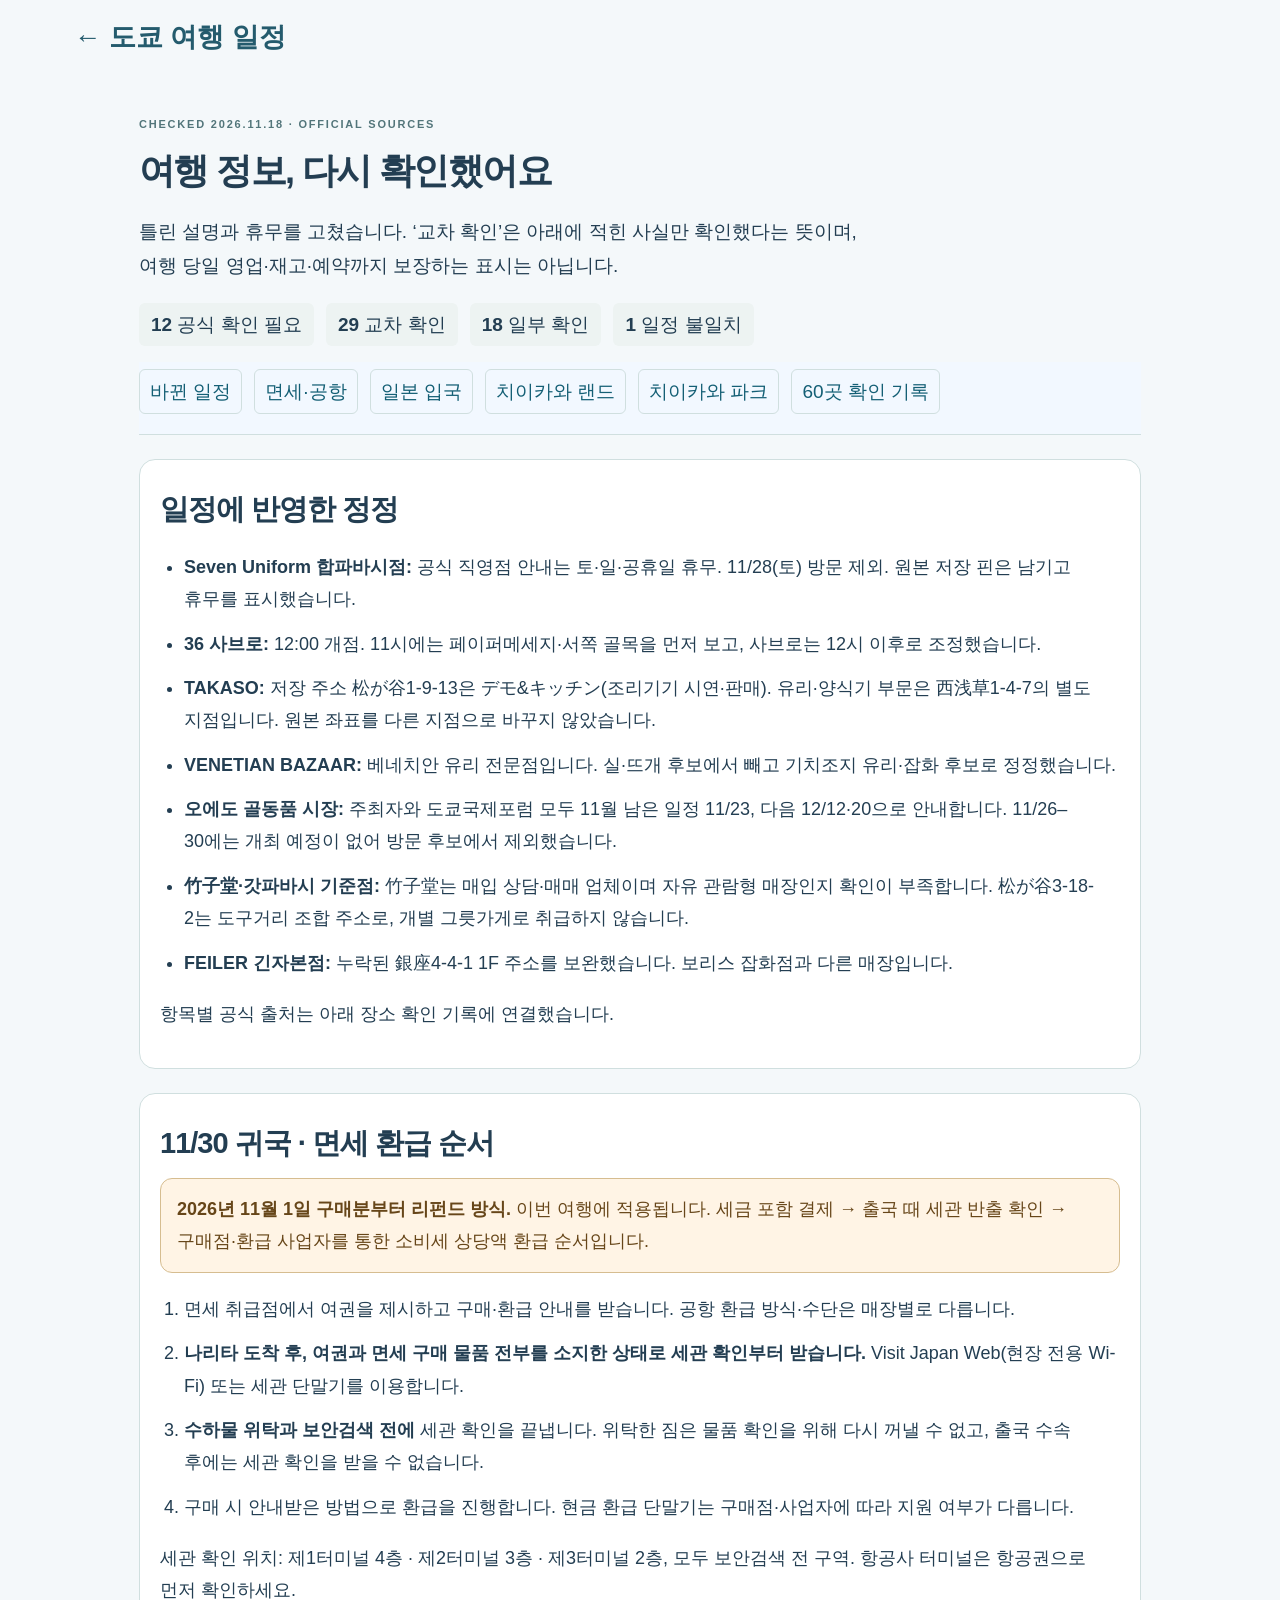
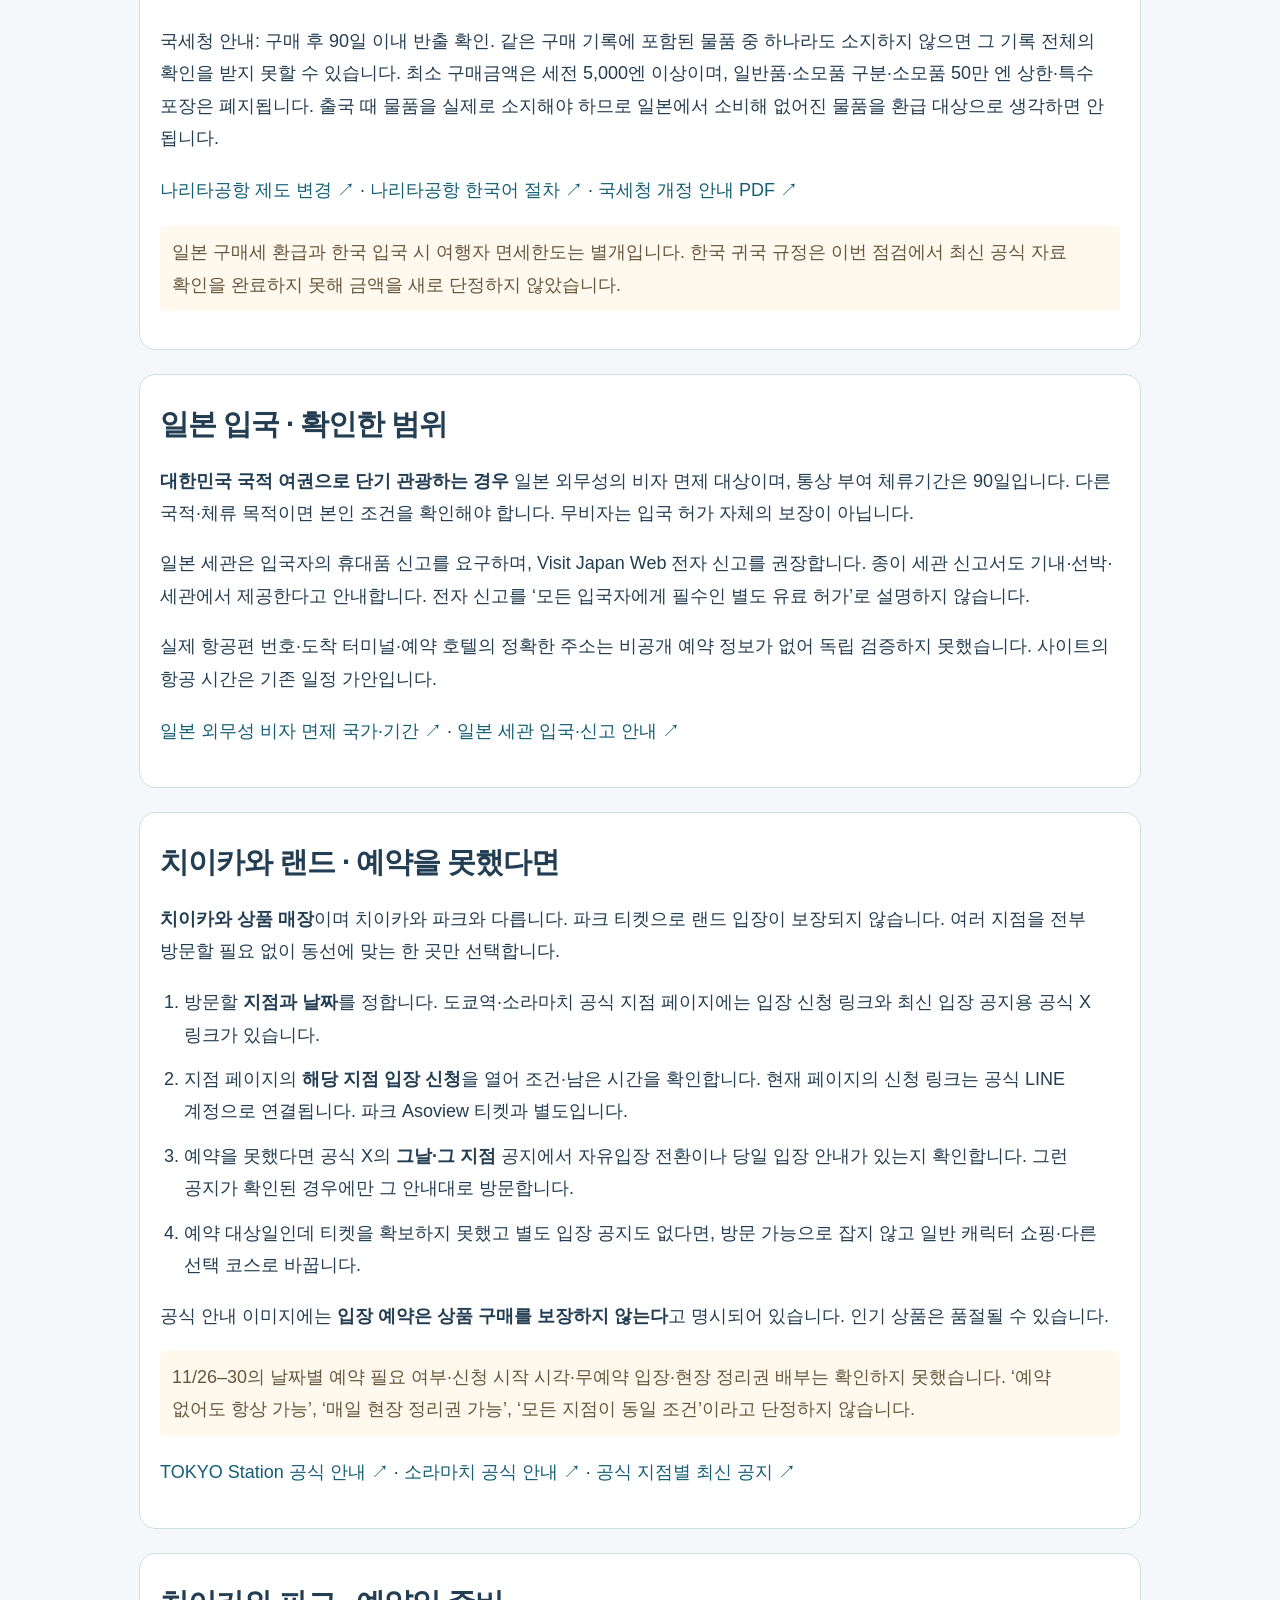
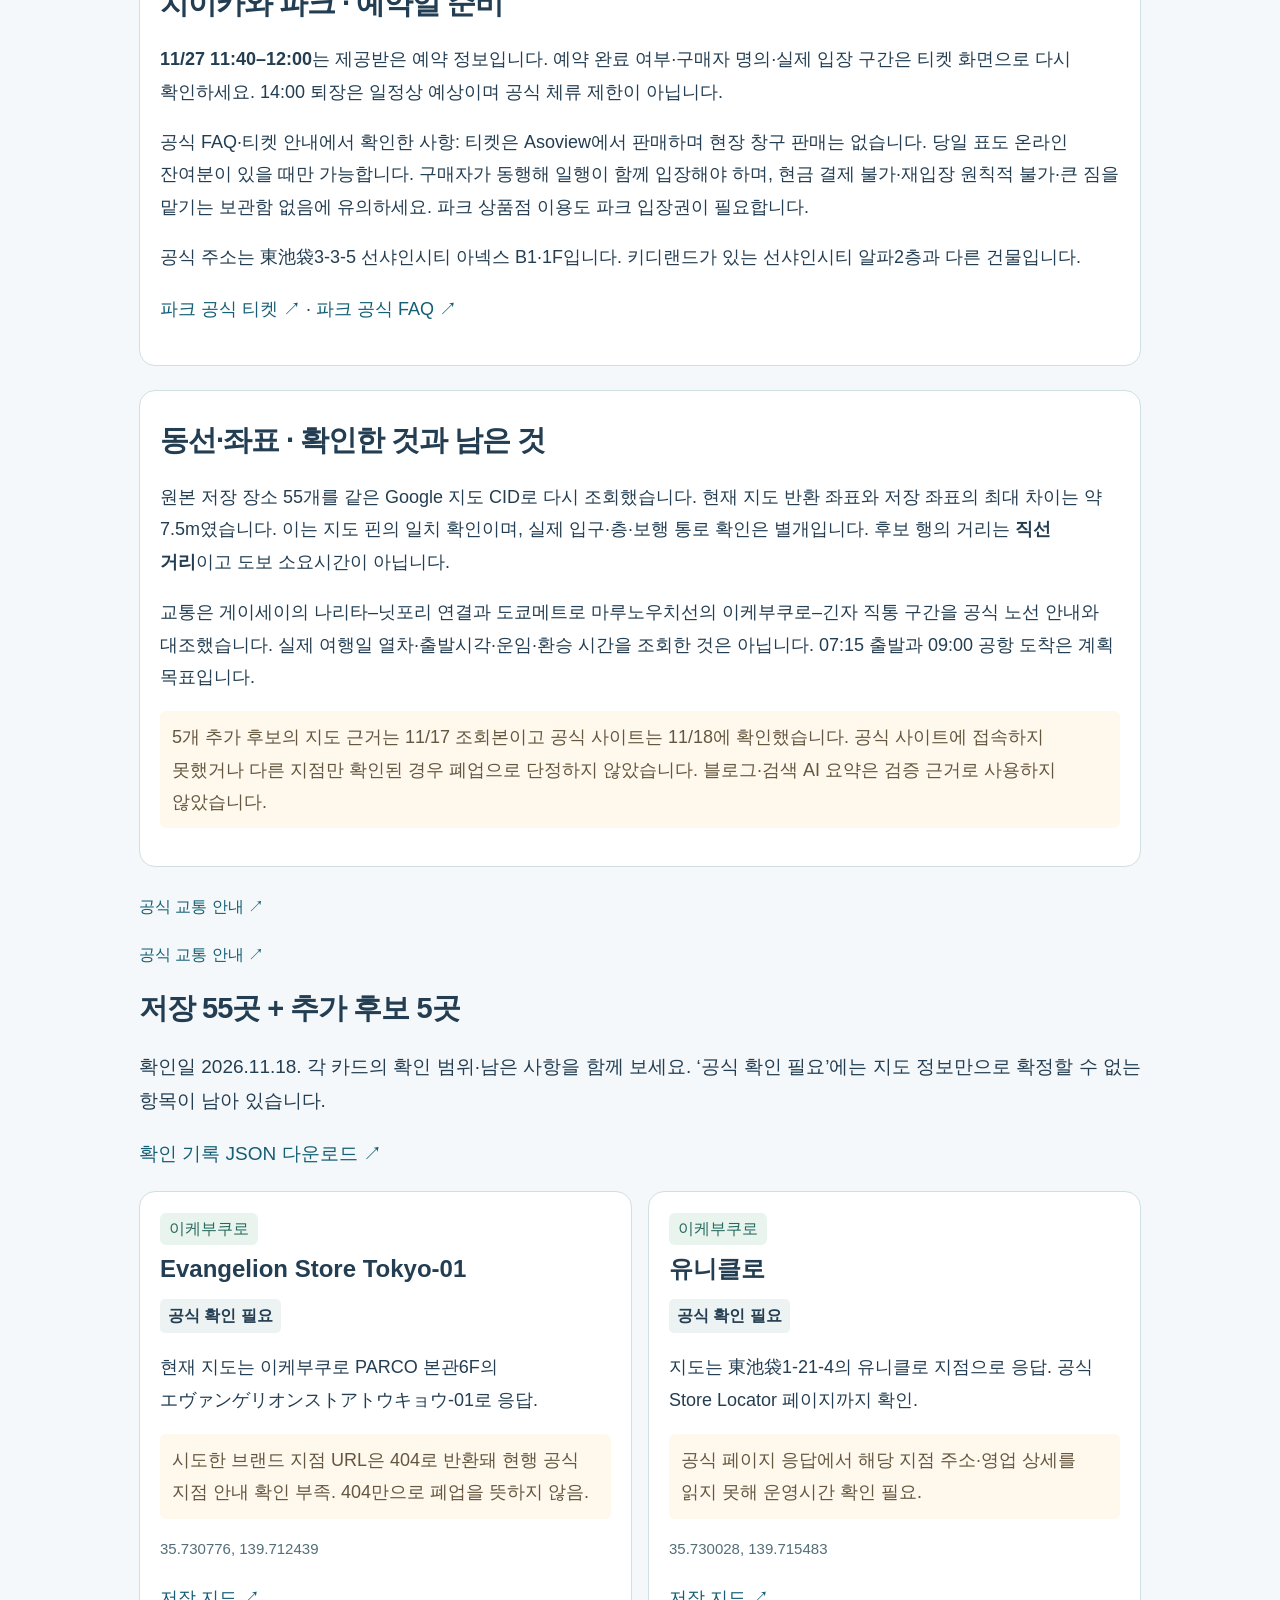
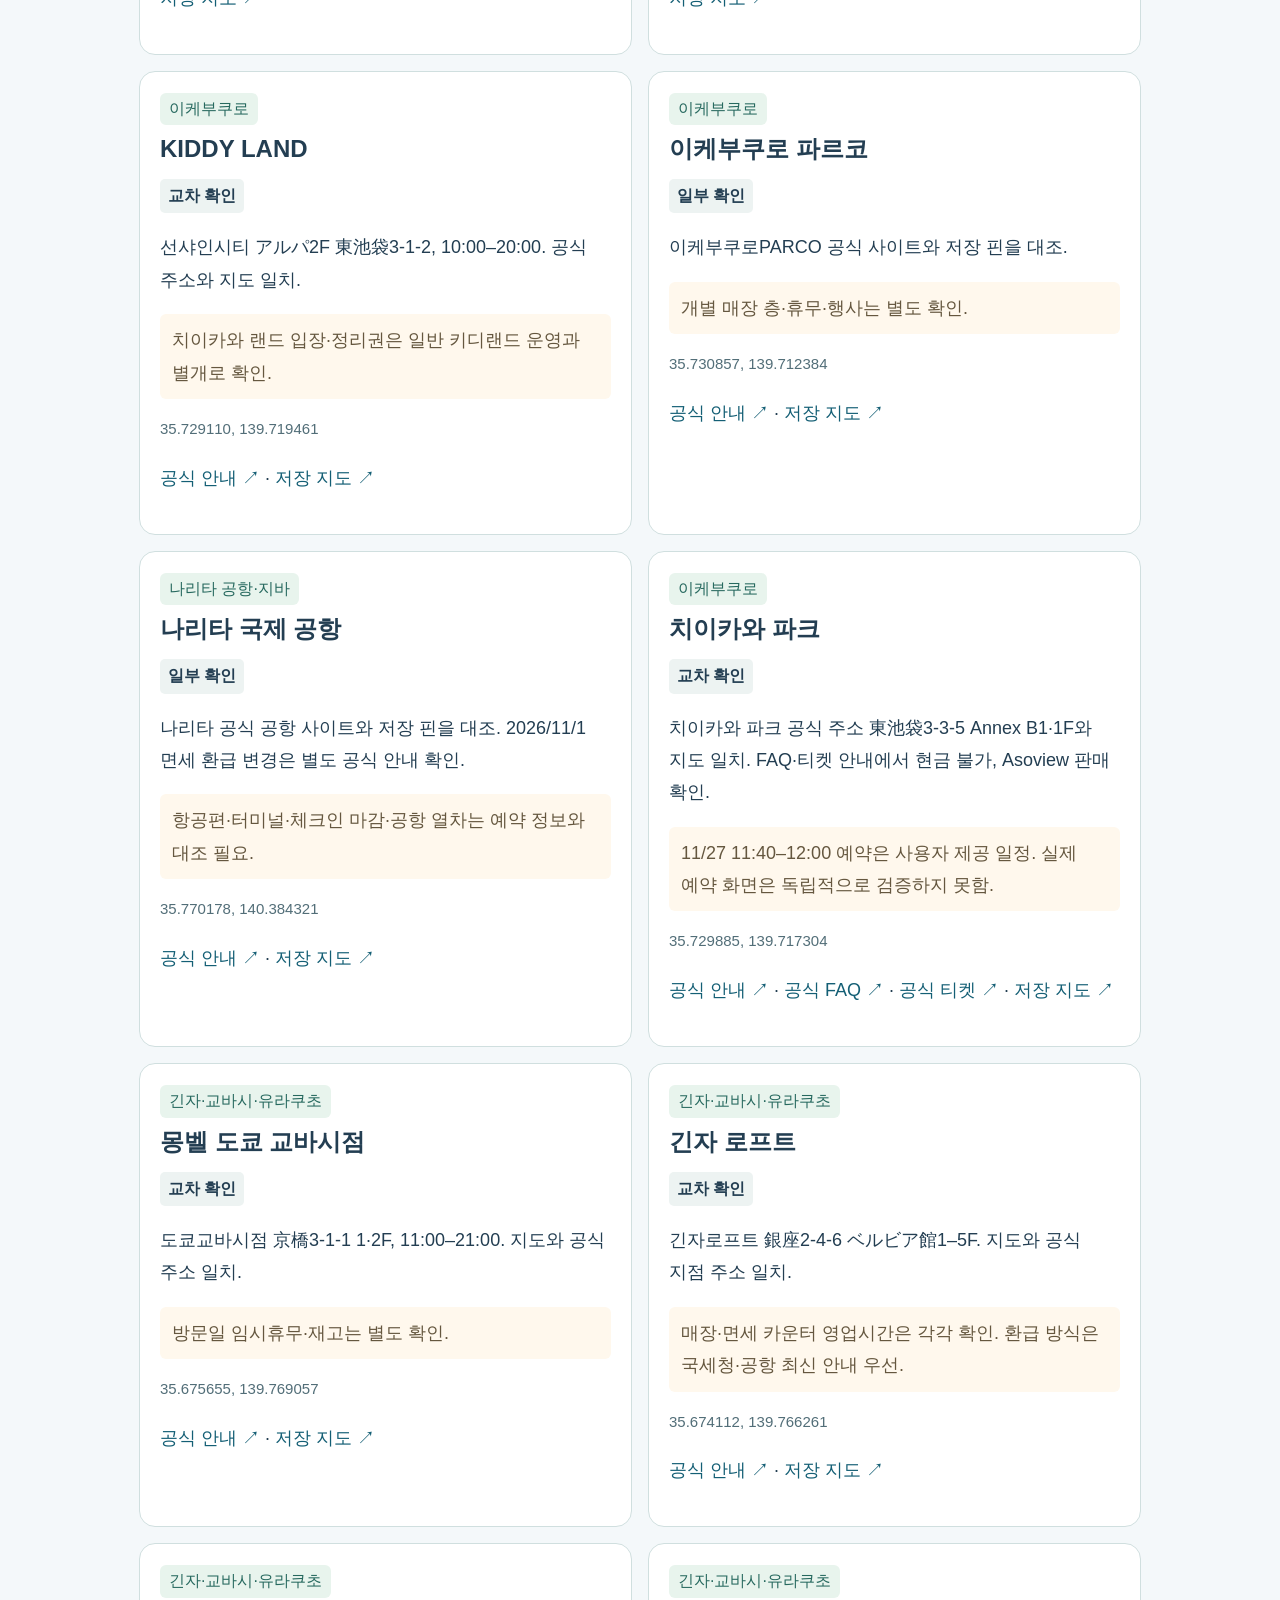
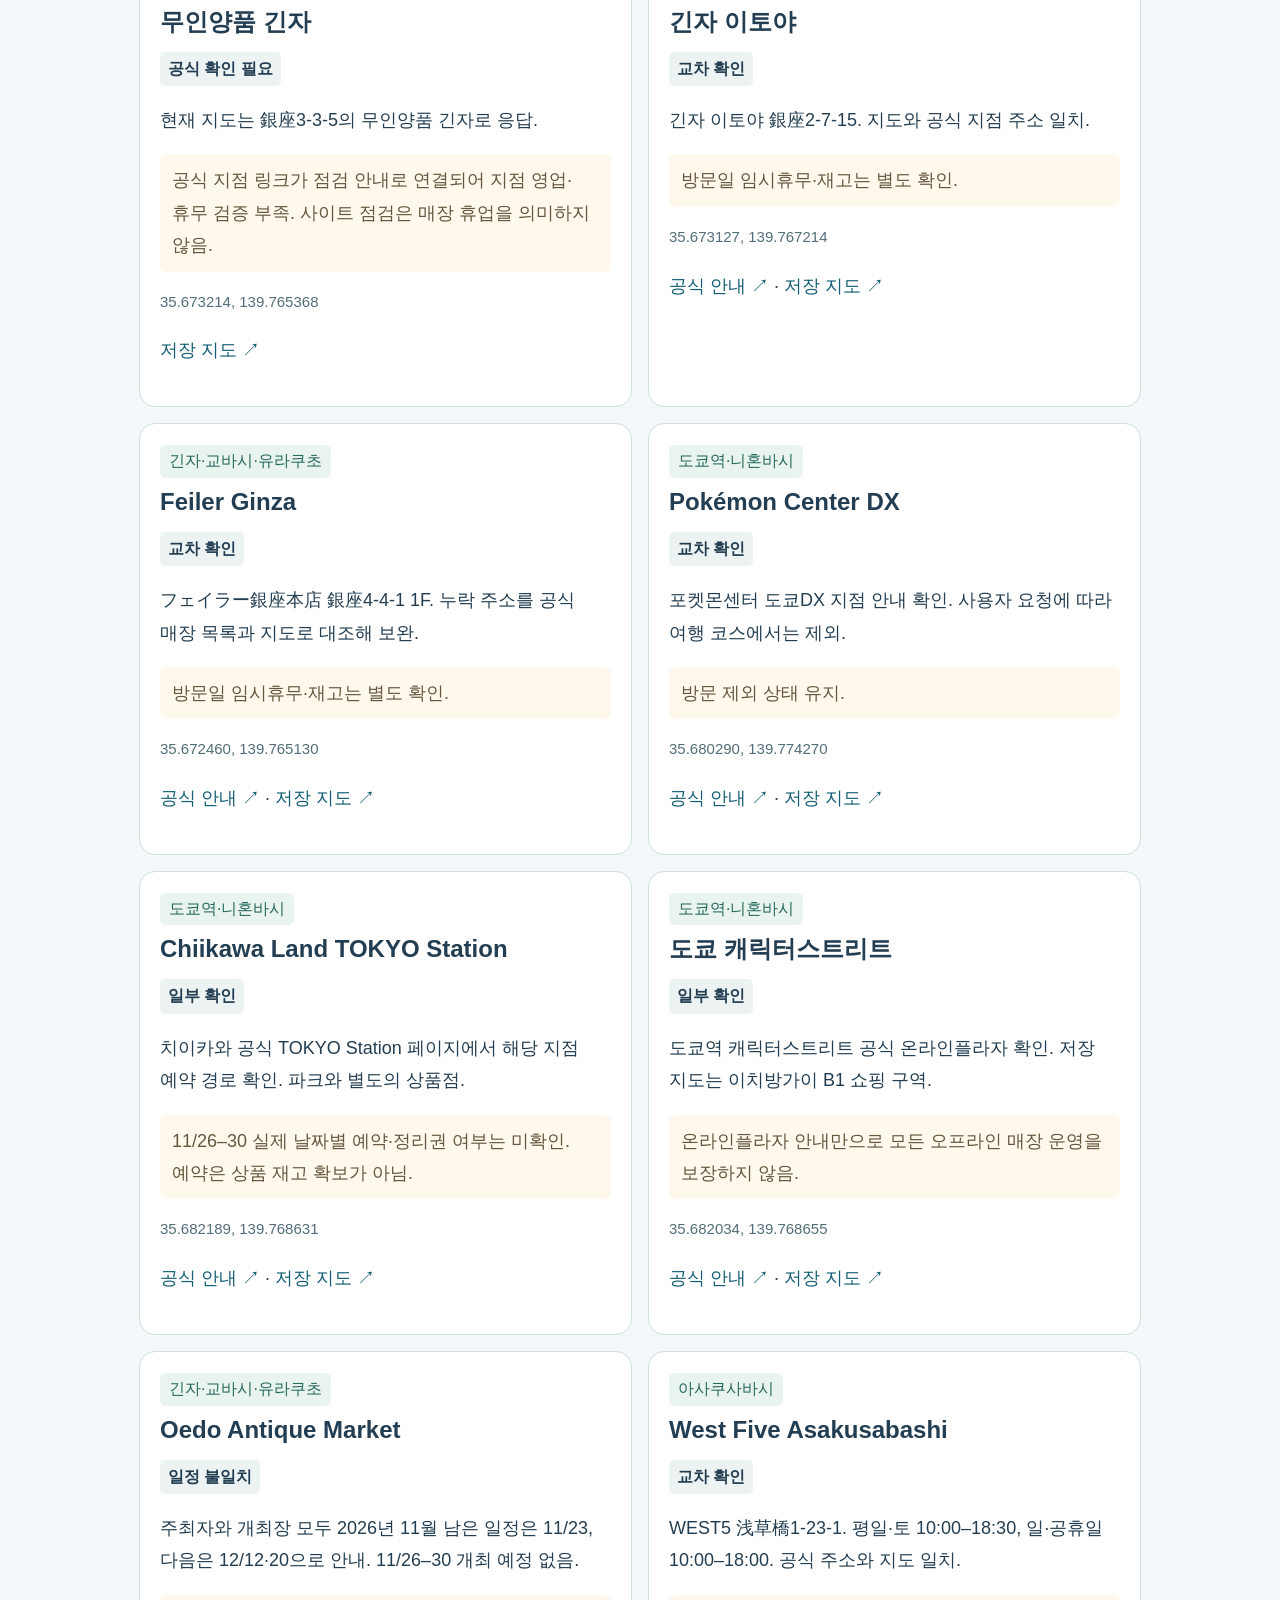
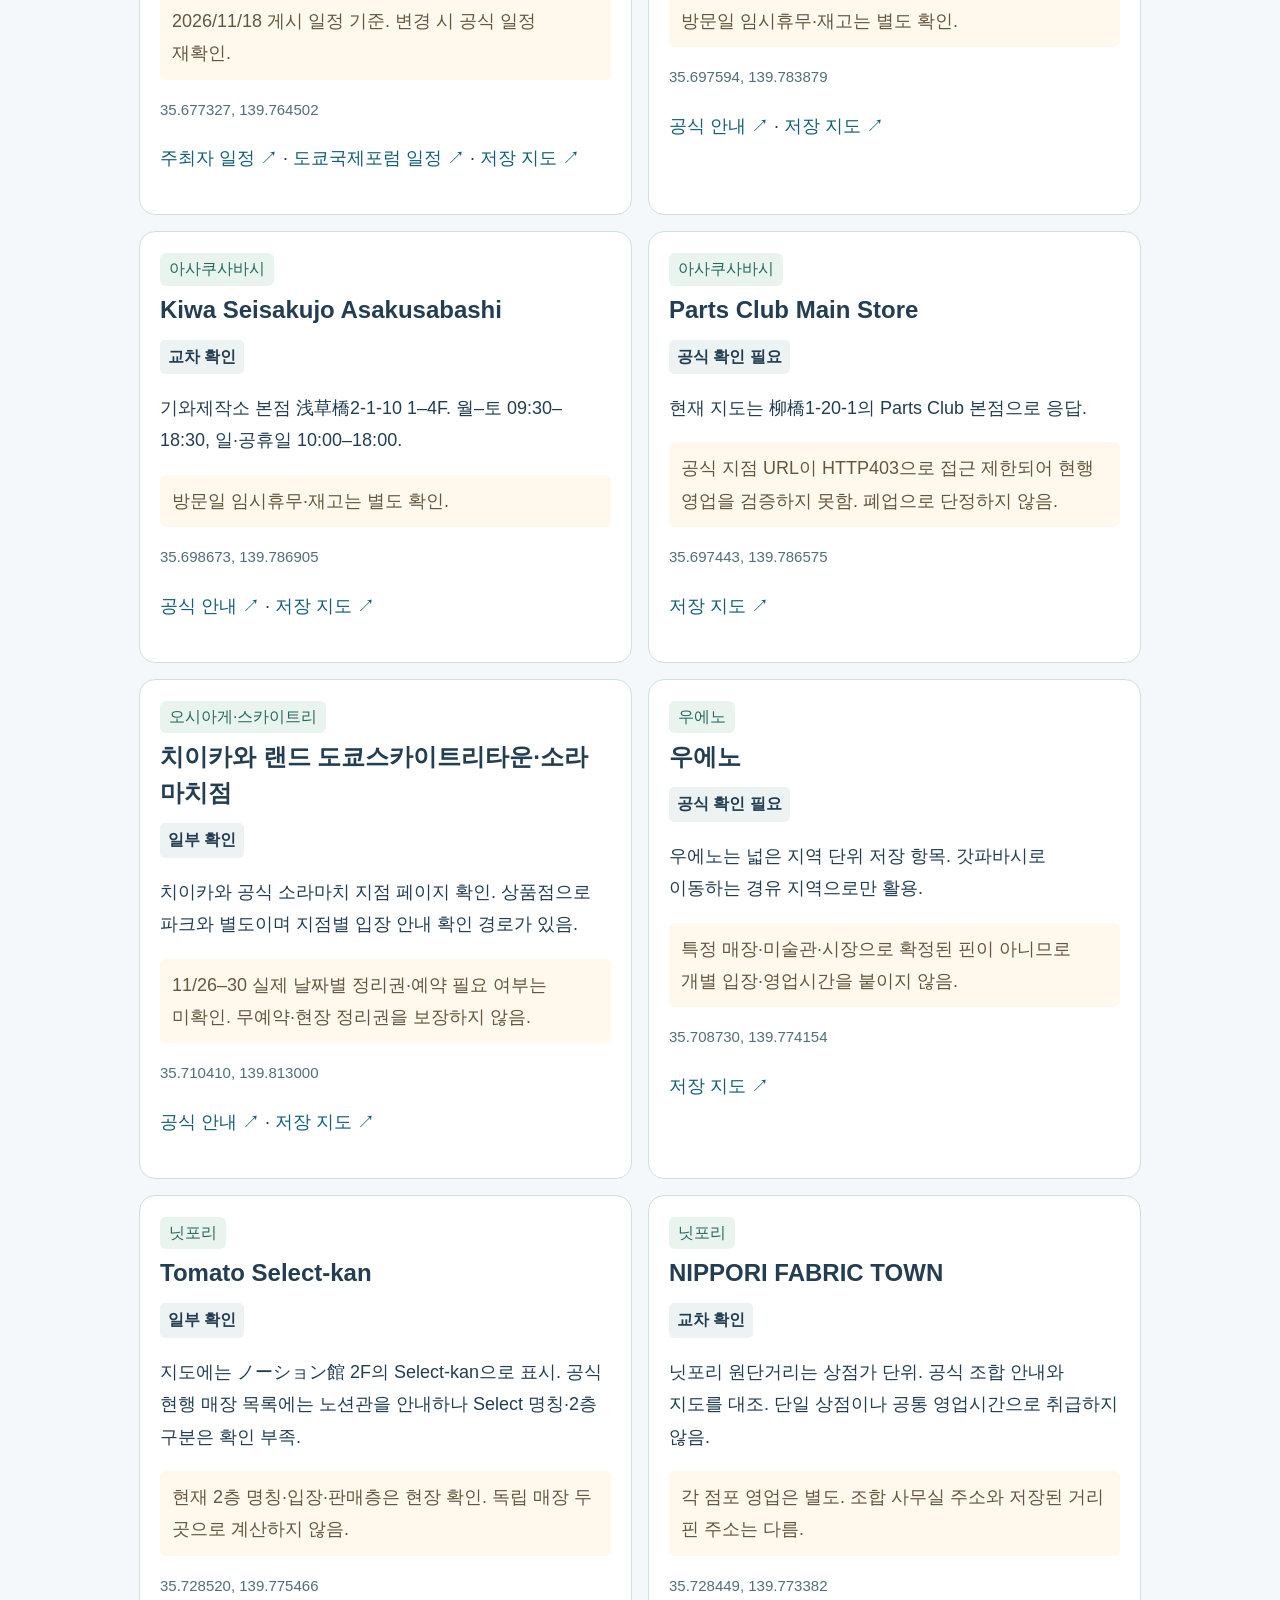
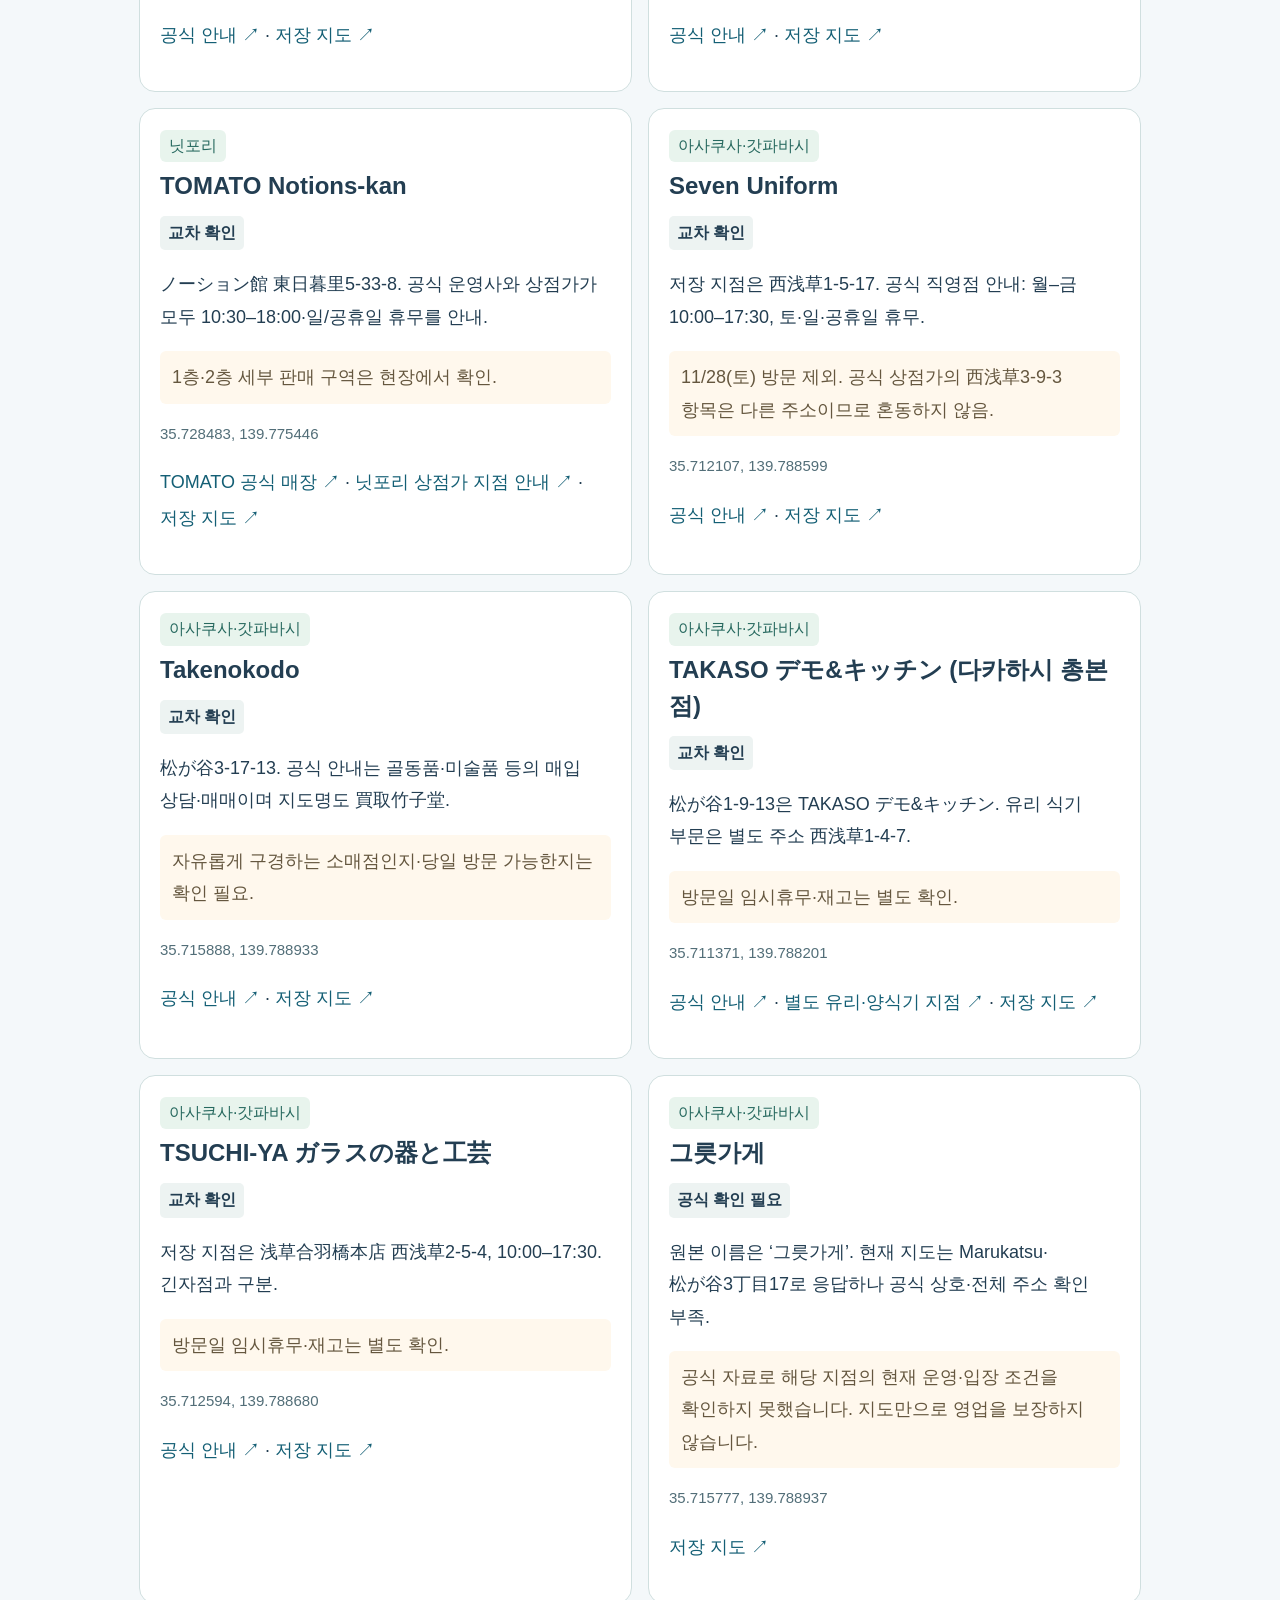
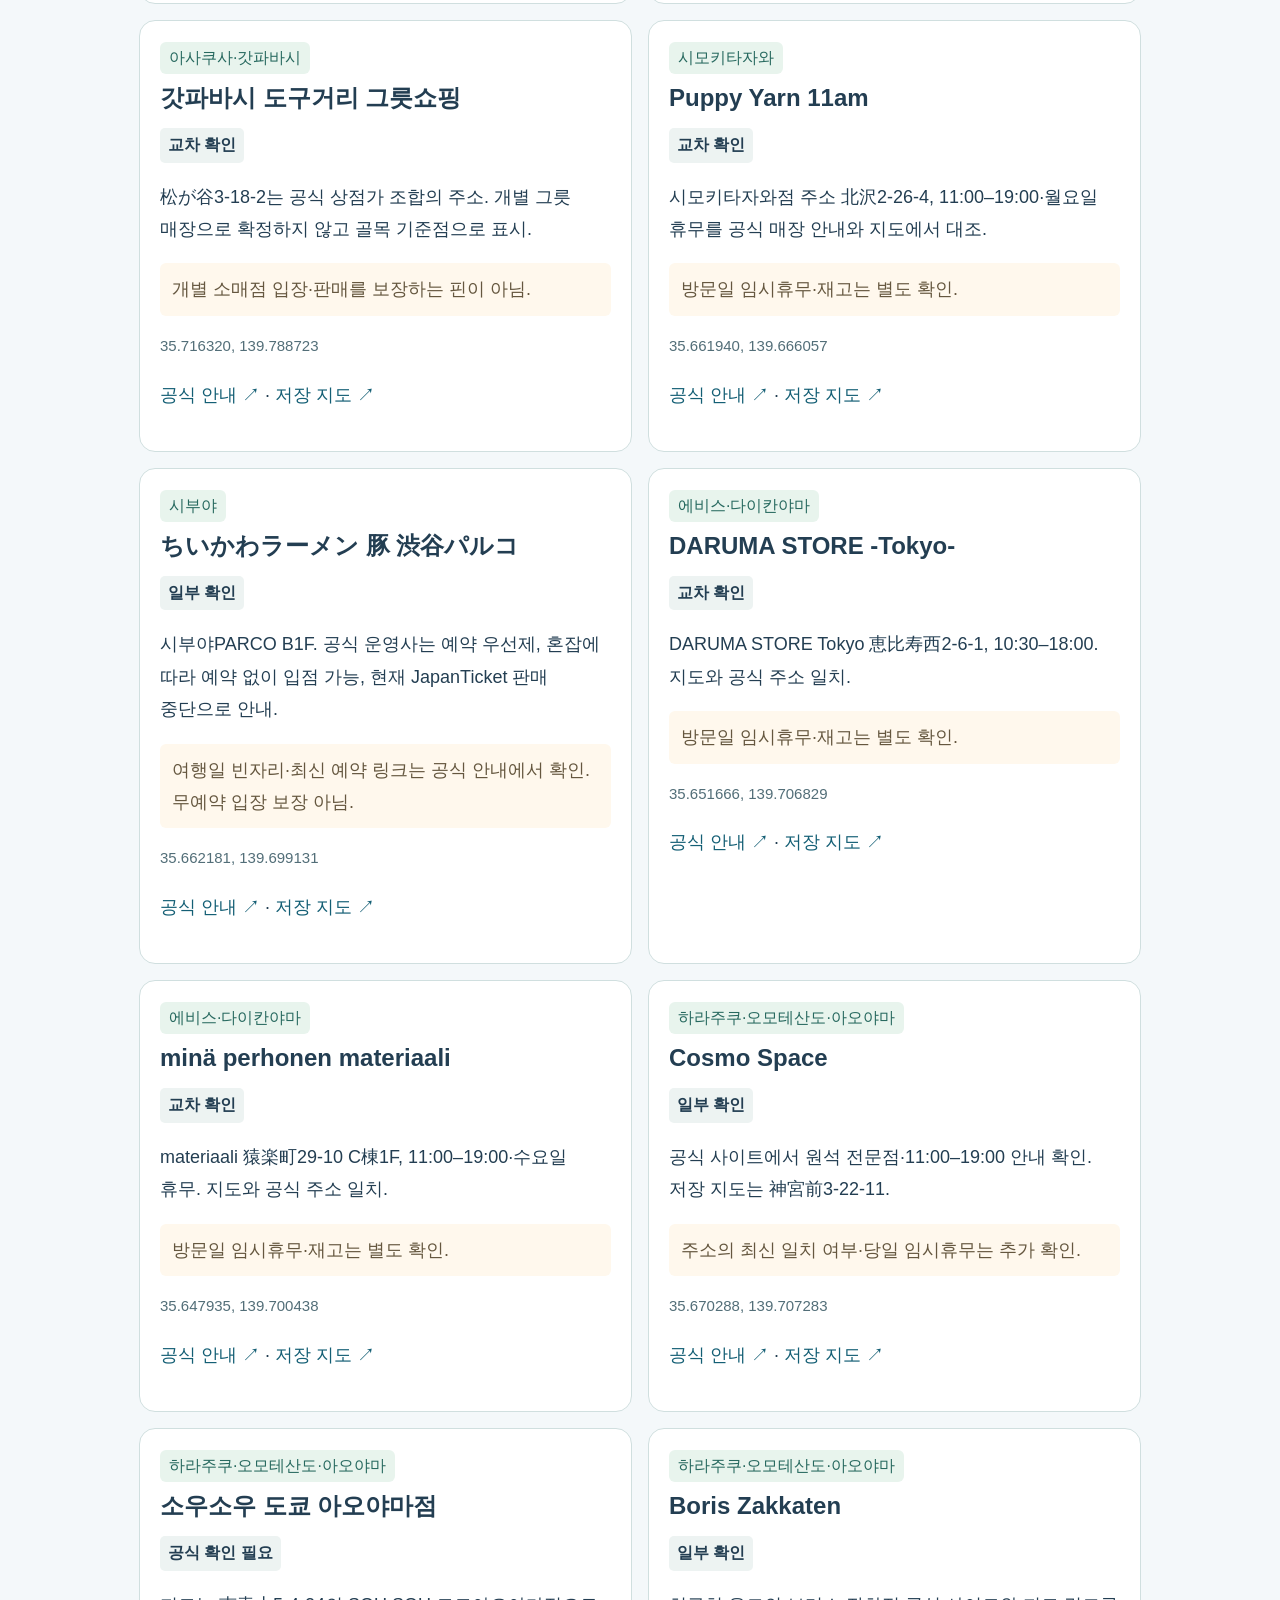
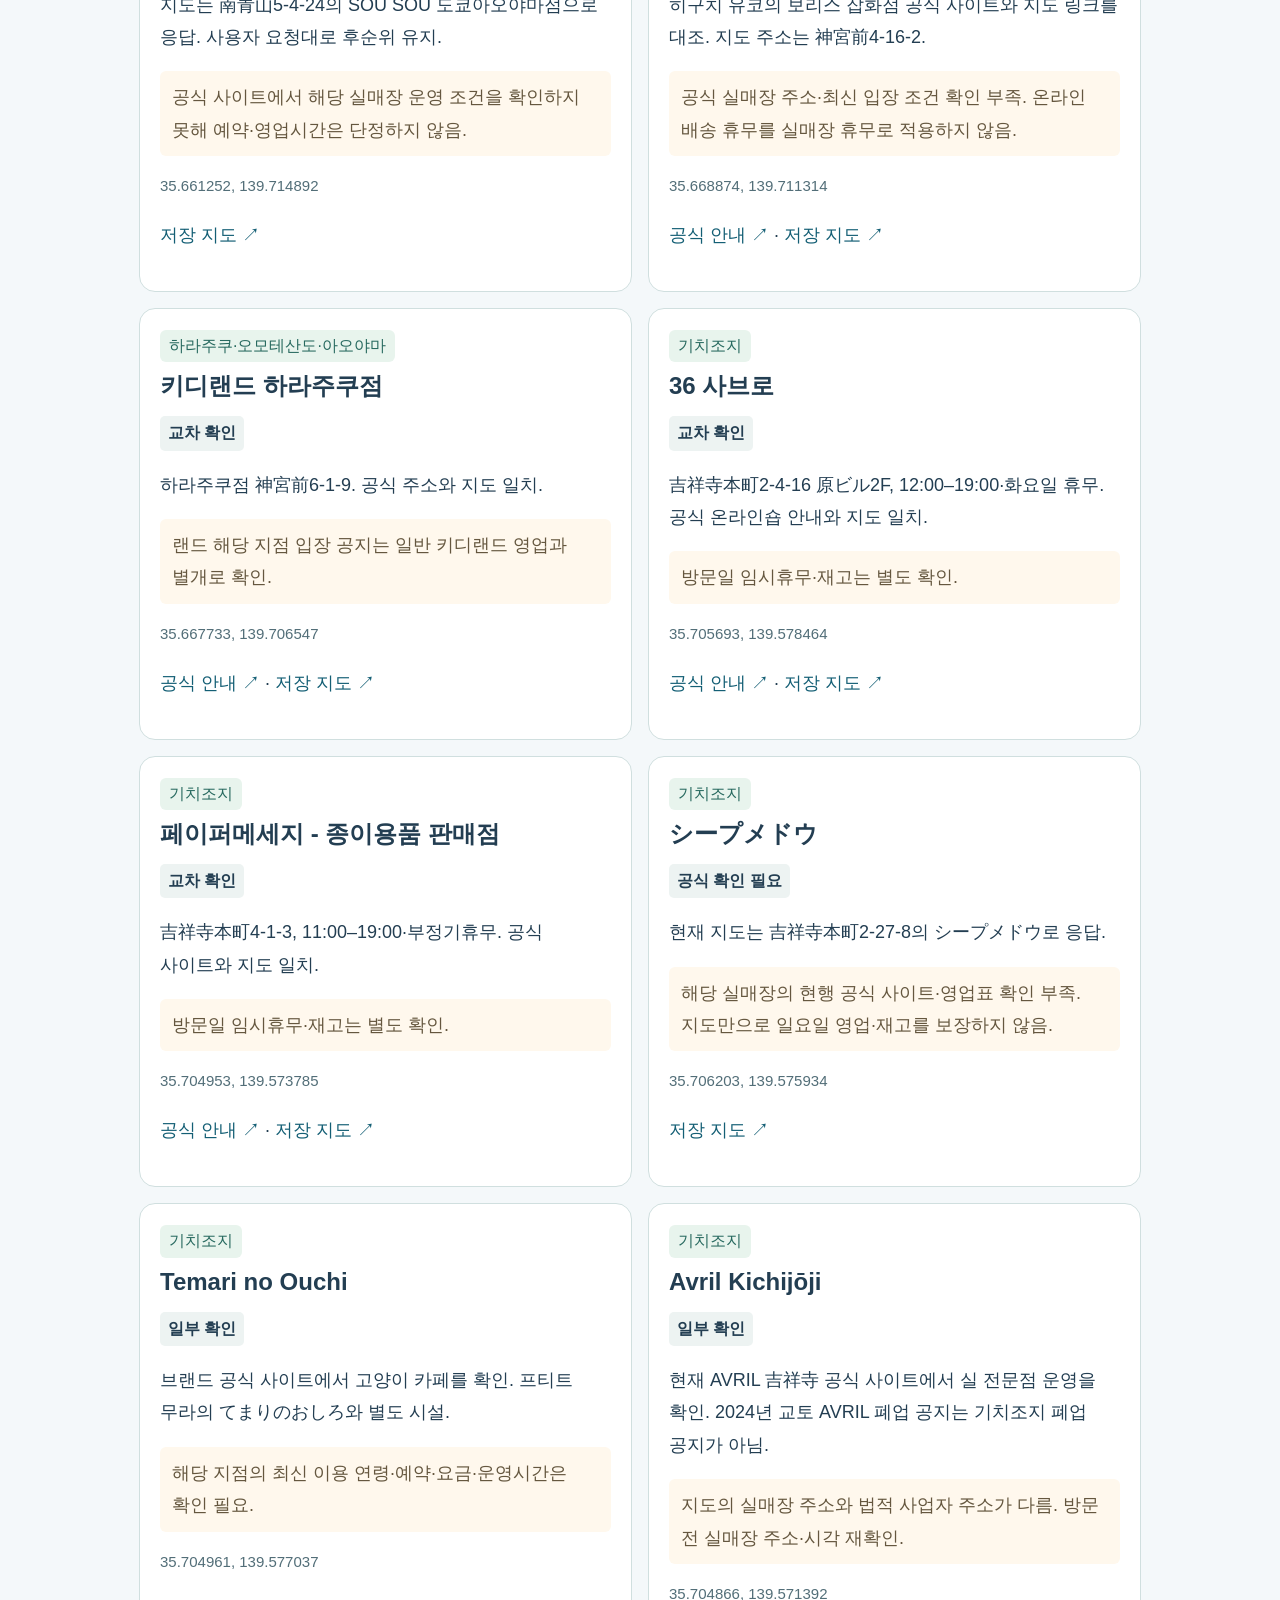
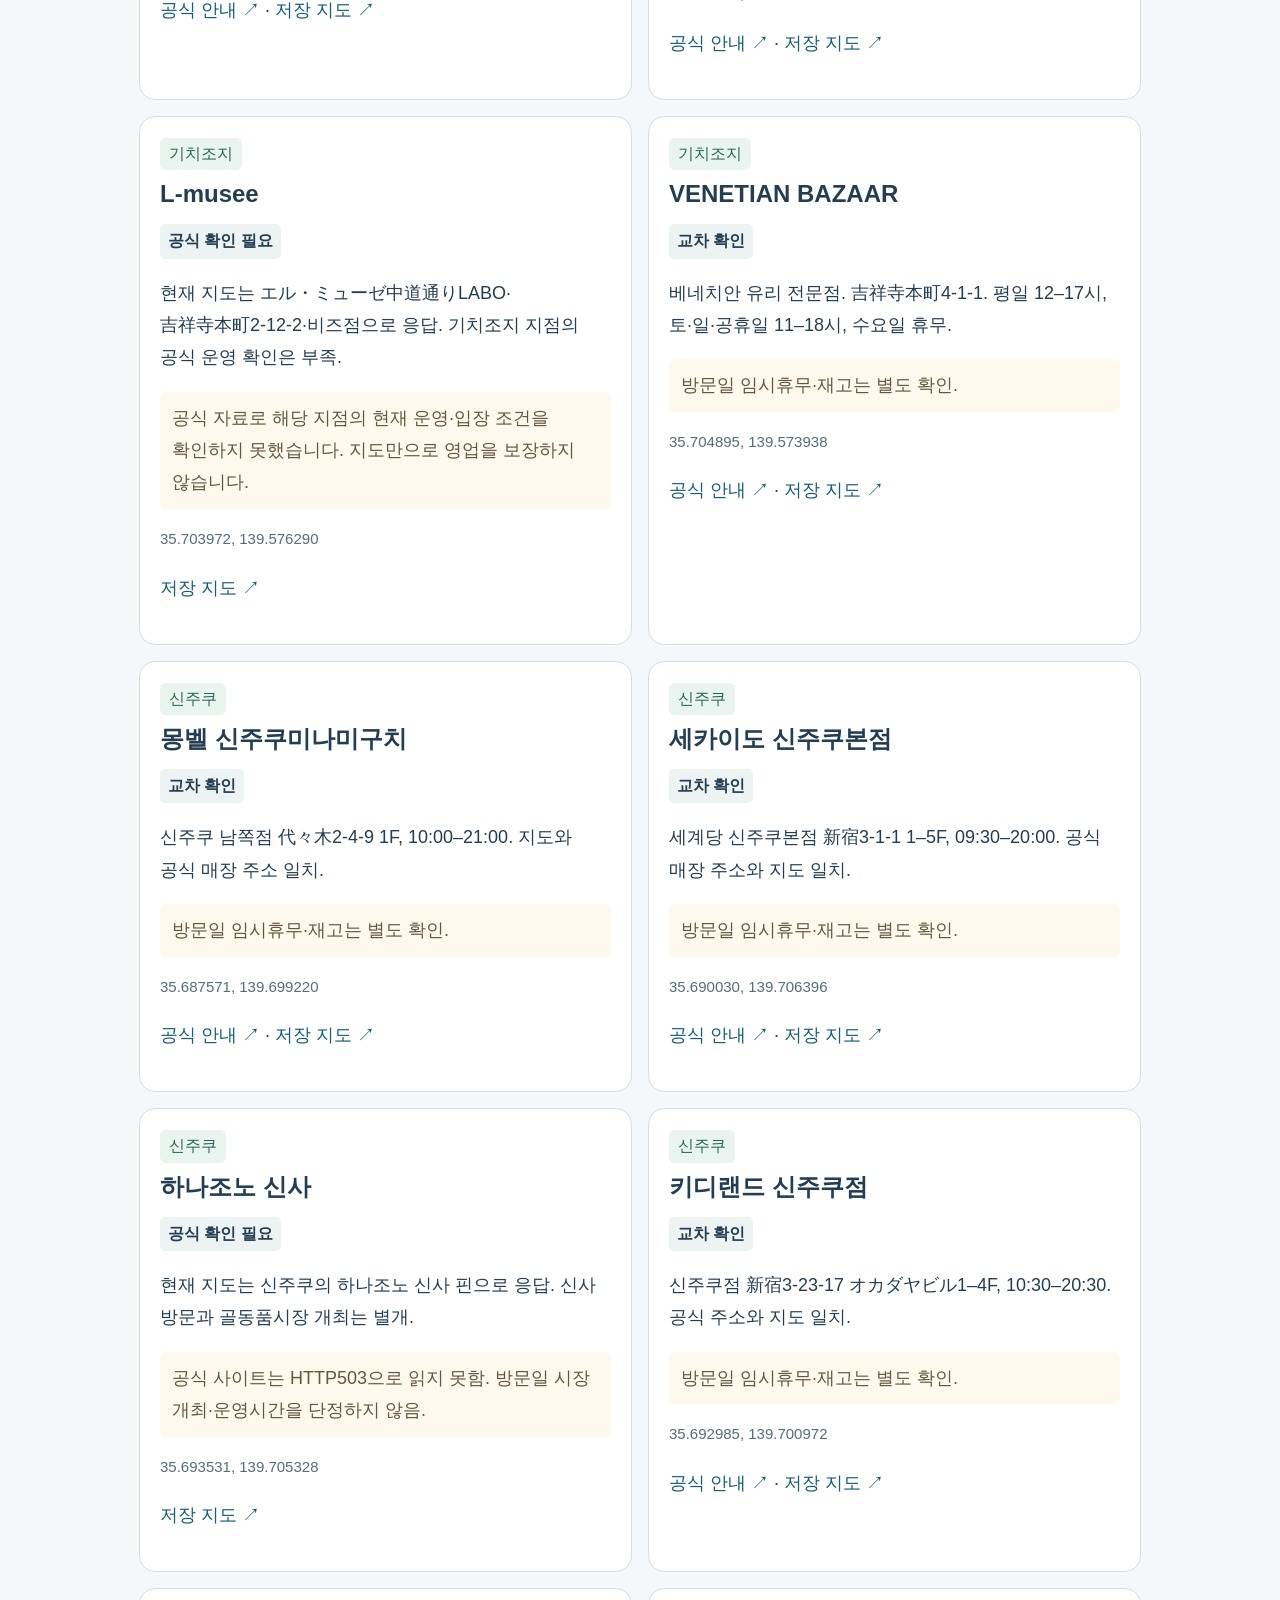
==== audit.html @ fb213a6d "Correct trip facts using official sources and add scoped research records" ====
<!doctype html><html lang="ko"><head><meta charset="utf-8"><meta name="viewport" content="width=device-width,initial-scale=1"><meta name="theme-color" content="#f2f8ff"><meta name="description" content="2026.11.18 공식 자료와 지도로 교차 점검한 도쿄 여행 정보. 휴무·개점·면세 환급·치이카와 랜드와 파크·60개 장소 출처."><title>정보 확인 기록 | 도쿄 여행</title><link rel="stylesheet" href="style.css?v=20261118"><link rel="stylesheet" href="mobile.css?v=20261118-audit-r1"></head><body><a class="skip-link" href="#audit-content">확인 기록 바로 보기</a><header><a class="brand" href="./">← 도쿄 여행 일정</a></header><main id="audit-content" class="audit-page"><p class="eyebrow">CHECKED 2026.11.18 · OFFICIAL SOURCES</p><h1>여행 정보, 다시 확인했어요</h1><p class="audit-lead">틀린 설명과 휴무를 고쳤습니다. ‘교차 확인’은 아래에 적힌 사실만 확인했다는 뜻이며, 여행 당일 영업·재고·예약까지 보장하는 표시는 아닙니다.</p><div class="audit-counts"><span><b>12</b> 공식 확인 필요</span><span><b>29</b> 교차 확인</span><span><b>18</b> 일부 확인</span><span><b>1</b> 일정 불일치</span></div><nav class="audit-nav" aria-label="확인 기록 바로가기"><a href="#changes">바뀐 일정</a><a href="#tax-refund">면세·공항</a><a href="#entry">일본 입국</a><a href="#chiikawa-land">치이카와 랜드</a><a href="#chiikawa-park">치이카와 파크</a><a href="#all-places">60곳 확인 기록</a></nav><section class="panel audit-topic" id="changes"><h2>일정에 반영한 정정</h2><ul>
<li><strong>Seven Uniform 합파바시점:</strong> 공식 직영점 안내는 토·일·공휴일 휴무. 11/28(토) 방문 제외. 원본 저장 핀은 남기고 휴무를 표시했습니다.</li>
<li><strong>36 사브로:</strong> 12:00 개점. 11시에는 페이퍼메세지·서쪽 골목을 먼저 보고, 사브로는 12시 이후로 조정했습니다.</li>
<li><strong>TAKASO:</strong> 저장 주소 松が谷1-9-13은 デモ&キッチン(조리기기 시연·판매). 유리·양식기 부문은 西浅草1-4-7의 별도 지점입니다. 원본 좌표를 다른 지점으로 바꾸지 않았습니다.</li>
<li><strong>VENETIAN BAZAAR:</strong> 베네치안 유리 전문점입니다. 실·뜨개 후보에서 빼고 기치조지 유리·잡화 후보로 정정했습니다.</li>
<li><strong>오에도 골동품 시장:</strong> 주최자와 도쿄국제포럼 모두 11월 남은 일정 11/23, 다음 12/12·20으로 안내합니다. 11/26–30에는 개최 예정이 없어 방문 후보에서 제외했습니다.</li>
<li><strong>竹子堂·갓파바시 기준점:</strong> 竹子堂는 매입 상담·매매 업체이며 자유 관람형 매장인지 확인이 부족합니다. 松が谷3-18-2는 도구거리 조합 주소로, 개별 그릇가게로 취급하지 않습니다.</li>
<li><strong>FEILER 긴자본점:</strong> 누락된 銀座4-4-1 1F 주소를 보완했습니다. 보리스 잡화점과 다른 매장입니다.</li>
</ul><p>항목별 공식 출처는 아래 장소 확인 기록에 연결했습니다.</p></section><section class="panel audit-topic" id="tax-refund"><h2>11/30 귀국 · 면세 환급 순서</h2><p class="day-fact"><strong>2026년 11월 1일 구매분부터 리펀드 방식.</strong> 이번 여행에 적용됩니다. 세금 포함 결제 → 출국 때 세관 반출 확인 → 구매점·환급 사업자를 통한 소비세 상당액 환급 순서입니다.</p>
<ol><li>면세 취급점에서 여권을 제시하고 구매·환급 안내를 받습니다. 공항 환급 방식·수단은 매장별로 다릅니다.</li>
<li><strong>나리타 도착 후, 여권과 면세 구매 물품 전부를 소지한 상태로 세관 확인부터 받습니다.</strong> Visit Japan Web(현장 전용 Wi-Fi) 또는 세관 단말기를 이용합니다.</li>
<li><strong>수하물 위탁과 보안검색 전에</strong> 세관 확인을 끝냅니다. 위탁한 짐은 물품 확인을 위해 다시 꺼낼 수 없고, 출국 수속 후에는 세관 확인을 받을 수 없습니다.</li>
<li>구매 시 안내받은 방법으로 환급을 진행합니다. 현금 환급 단말기는 구매점·사업자에 따라 지원 여부가 다릅니다.</li></ol>
<p>세관 확인 위치: 제1터미널 4층 · 제2터미널 3층 · 제3터미널 2층, 모두 보안검색 전 구역. 항공사 터미널은 항공권으로 먼저 확인하세요.</p>
<p>국세청 안내: 구매 후 90일 이내 반출 확인. 같은 구매 기록에 포함된 물품 중 하나라도 소지하지 않으면 그 기록 전체의 확인을 받지 못할 수 있습니다. 최소 구매금액은 세전 5,000엔 이상이며, 일반품·소모품 구분·소모품 50만 엔 상한·특수 포장은 폐지됩니다. 출국 때 물품을 실제로 소지해야 하므로 일본에서 소비해 없어진 물품을 환급 대상으로 생각하면 안 됩니다.</p>
<p class="audit-sources"><a href="https://www.narita-airport.jp/ko/news/refund/" target="_blank" rel="noopener">나리타공항 제도 변경 ↗</a> · <a href="https://www.narita-airport.jp/ko/service/exchange/taxrefund/" target="_blank" rel="noopener">나리타공항 한국어 절차 ↗</a> · <a href="https://www.nta.go.jp/publication/pamph/shohi/menzei/202506/pdf/0025006-106.pdf" target="_blank" rel="noopener">국세청 개정 안내 PDF ↗</a></p><p class="audit-remaining">일본 구매세 환급과 한국 입국 시 여행자 면세한도는 별개입니다. 한국 귀국 규정은 이번 점검에서 최신 공식 자료 확인을 완료하지 못해 금액을 새로 단정하지 않았습니다.</p></section><section class="panel audit-topic" id="entry"><h2>일본 입국 · 확인한 범위</h2><p><strong>대한민국 국적 여권으로 단기 관광하는 경우</strong> 일본 외무성의 비자 면제 대상이며, 통상 부여 체류기간은 90일입니다. 다른 국적·체류 목적이면 본인 조건을 확인해야 합니다. 무비자는 입국 허가 자체의 보장이 아닙니다.</p>
<p>일본 세관은 입국자의 휴대품 신고를 요구하며, Visit Japan Web 전자 신고를 권장합니다. 종이 세관 신고서도 기내·선박·세관에서 제공한다고 안내합니다. 전자 신고를 ‘모든 입국자에게 필수인 별도 유료 허가’로 설명하지 않습니다.</p>
<p>실제 항공편 번호·도착 터미널·예약 호텔의 정확한 주소는 비공개 예약 정보가 없어 독립 검증하지 못했습니다. 사이트의 항공 시간은 기존 일정 가안입니다.</p><p class="audit-sources"><a href="https://www.mofa.go.jp/j_info/visit/visa/short/novisa.html" target="_blank" rel="noopener">일본 외무성 비자 면제 국가·기간 ↗</a> · <a href="https://www.customs.go.jp/english/summary/passenger.htm" target="_blank" rel="noopener">일본 세관 입국·신고 안내 ↗</a></p></section><section class="panel audit-topic" id="chiikawa-land"><h2>치이카와 랜드 · 예약을 못했다면</h2><p><strong>치이카와 상품 매장</strong>이며 치이카와 파크와 다릅니다. 파크 티켓으로 랜드 입장이 보장되지 않습니다. 여러 지점을 전부 방문할 필요 없이 동선에 맞는 한 곳만 선택합니다.</p>
<ol><li>방문할 <strong>지점과 날짜</strong>를 정합니다. 도쿄역·소라마치 공식 지점 페이지에는 입장 신청 링크와 최신 입장 공지용 공식 X 링크가 있습니다.</li>
<li>지점 페이지의 <strong>해당 지점 입장 신청</strong>을 열어 조건·남은 시간을 확인합니다. 현재 페이지의 신청 링크는 공식 LINE 계정으로 연결됩니다. 파크 Asoview 티켓과 별도입니다.</li>
<li>예약을 못했다면 공식 X의 <strong>그날·그 지점</strong> 공지에서 자유입장 전환이나 당일 입장 안내가 있는지 확인합니다. 그런 공지가 확인된 경우에만 그 안내대로 방문합니다.</li>
<li>예약 대상일인데 티켓을 확보하지 못했고 별도 입장 공지도 없다면, 방문 가능으로 잡지 않고 일반 캐릭터 쇼핑·다른 선택 코스로 바꿉니다.</li></ol>
<p>공식 안내 이미지에는 <strong>입장 예약은 상품 구매를 보장하지 않는다</strong>고 명시되어 있습니다. 인기 상품은 품절될 수 있습니다.</p>
<p class="audit-remaining">11/26–30의 날짜별 예약 필요 여부·신청 시작 시각·무예약 입장·현장 정리권 배부는 확인하지 못했습니다. ‘예약 없어도 항상 가능’, ‘매일 현장 정리권 가능’, ‘모든 지점이 동일 조건’이라고 단정하지 않습니다.</p>
<p class="audit-sources"><a href="https://chiikawa-info.jp/chiikawaland/tokyo/" target="_blank" rel="noopener">TOKYO Station 공식 안내 ↗</a> · <a href="https://chiikawa-info.jp/chiikawaland/solamachi/" target="_blank" rel="noopener">소라마치 공식 안내 ↗</a> · <a href="https://twitter.com/chiikawa_land" target="_blank" rel="noopener">공식 지점별 최신 공지 ↗</a></p></section><section class="panel audit-topic" id="chiikawa-park"><h2>치이카와 파크 · 예약일 준비</h2><p><strong>11/27 11:40–12:00</strong>는 제공받은 예약 정보입니다. 예약 완료 여부·구매자 명의·실제 입장 구간은 티켓 화면으로 다시 확인하세요. 14:00 퇴장은 일정상 예상이며 공식 체류 제한이 아닙니다.</p>
<p>공식 FAQ·티켓 안내에서 확인한 사항: 티켓은 Asoview에서 판매하며 현장 창구 판매는 없습니다. 당일 표도 온라인 잔여분이 있을 때만 가능합니다. 구매자가 동행해 일행이 함께 입장해야 하며, 현금 결제 불가·재입장 원칙적 불가·큰 짐을 맡기는 보관함 없음에 유의하세요. 파크 상품점 이용도 파크 입장권이 필요합니다.</p>
<p>공식 주소는 東池袋3-3-5 선샤인시티 아넥스 B1·1F입니다. 키디랜드가 있는 선샤인시티 알파2층과 다른 건물입니다.</p><p class="audit-sources"><a href="https://chiikawapark-tokyo.jp/ticket/" target="_blank" rel="noopener">파크 공식 티켓 ↗</a> · <a href="https://chiikawapark-tokyo.jp/faq/" target="_blank" rel="noopener">파크 공식 FAQ ↗</a></p></section><section class="panel audit-topic" id="transport"><h2>동선·좌표 · 확인한 것과 남은 것</h2><p>원본 저장 장소 55개를 같은 Google 지도 CID로 다시 조회했습니다. 현재 지도 반환 좌표와 저장 좌표의 최대 차이는 약 7.5m였습니다. 이는 지도 핀의 일치 확인이며, 실제 입구·층·보행 통로 확인은 별개입니다. 후보 행의 거리는 <strong>직선 거리</strong>이고 도보 소요시간이 아닙니다.</p>
<p>교통은 게이세이의 나리타–닛포리 연결과 도쿄메트로 마루노우치선의 이케부쿠로–긴자 직통 구간을 공식 노선 안내와 대조했습니다. 실제 여행일 열차·출발시각·운임·환승 시간을 조회한 것은 아닙니다. 07:15 출발과 09:00 공항 도착은 계획 목표입니다.</p>
<p class="audit-remaining">5개 추가 후보의 지도 근거는 11/17 조회본이고 공식 사이트는 11/18에 확인했습니다. 공식 사이트에 접속하지 못했거나 다른 지점만 확인된 경우 폐업으로 단정하지 않았습니다. 블로그·검색 AI 요약은 검증 근거로 사용하지 않았습니다.</p></section><p class="audit-sources"><a href="https://www.keisei.co.jp/keisei/tetudou/skyliner/jp/index.php" target="_blank" rel="noopener">공식 교통 안내 ↗</a></p><p class="audit-sources"><a href="https://www.tokyometro.jp/lang_kr/station/line_marunouchi/index.html" target="_blank" rel="noopener">공식 교통 안내 ↗</a></p><section id="all-places"><h2>저장 55곳 + 추가 후보 5곳</h2><p>확인일 2026.11.18. 각 카드의 확인 범위·남은 사항을 함께 보세요. ‘공식 확인 필요’에는 지도 정보만으로 확정할 수 없는 항목이 남아 있습니다.</p><p><a href="audit-data.json" target="_blank" rel="noopener">확인 기록 JSON 다운로드 ↗</a></p><div class="audit-places"><article class="panel audit-place" id="place-3"><span class="place-area">이케부쿠로</span><h3>Evangelion Store Tokyo-01</h3><strong class="audit-level">공식 확인 필요</strong><p>현재 지도는 이케부쿠로 PARCO 본관6F의 エヴァンゲリオンストアトウキョウ-01로 응답.</p><p class="audit-remaining">시도한 브랜드 지점 URL은 404로 반환돼 현행 공식 지점 안내 확인 부족. 404만으로 폐업을 뜻하지 않음.</p><small class="place-coordinates">35.730776, 139.712439</small><p class="audit-sources"><a href="https://www.google.com/maps?cid=8298772091744559483" target="_blank" rel="noopener">저장 지도 ↗</a></p></article><article class="panel audit-place" id="place-7"><span class="place-area">이케부쿠로</span><h3>유니클로</h3><strong class="audit-level">공식 확인 필요</strong><p>지도는 東池袋1-21-4의 유니클로 지점으로 응답. 공식 Store Locator 페이지까지 확인.</p><p class="audit-remaining">공식 페이지 응답에서 해당 지점 주소·영업 상세를 읽지 못해 운영시간 확인 필요.</p><small class="place-coordinates">35.730028, 139.715483</small><p class="audit-sources"><a href="https://www.google.com/maps?cid=9343123237379285295" target="_blank" rel="noopener">저장 지도 ↗</a></p></article><article class="panel audit-place" id="place-47"><span class="place-area">이케부쿠로</span><h3>KIDDY LAND</h3><strong class="audit-level">교차 확인</strong><p>선샤인시티 アルパ2F 東池袋3-1-2, 10:00–20:00. 공식 주소와 지도 일치.</p><p class="audit-remaining">치이카와 랜드 입장·정리권은 일반 키디랜드 운영과 별개로 확인.</p><small class="place-coordinates">35.729110, 139.719461</small><p class="audit-sources"><a href="https://www.kiddyland.co.jp/shoplist/ikebukuro_sunshine/" target="_blank" rel="noopener">공식 안내 ↗</a> · <a href="https://www.google.com/maps?cid=12236781073094397083" target="_blank" rel="noopener">저장 지도 ↗</a></p></article><article class="panel audit-place" id="place-49"><span class="place-area">이케부쿠로</span><h3>이케부쿠로 파르코</h3><strong class="audit-level">일부 확인</strong><p>이케부쿠로PARCO 공식 사이트와 저장 핀을 대조.</p><p class="audit-remaining">개별 매장 층·휴무·행사는 별도 확인.</p><small class="place-coordinates">35.730857, 139.712384</small><p class="audit-sources"><a href="https://ikebukuro.parco.jp/" target="_blank" rel="noopener">공식 안내 ↗</a> · <a href="https://www.google.com/maps?cid=17630143392211855215" target="_blank" rel="noopener">저장 지도 ↗</a></p></article><article class="panel audit-place" id="place-54"><span class="place-area">나리타 공항·지바</span><h3>나리타 국제 공항</h3><strong class="audit-level">일부 확인</strong><p>나리타 공식 공항 사이트와 저장 핀을 대조. 2026/11/1 면세 환급 변경은 별도 공식 안내 확인.</p><p class="audit-remaining">항공편·터미널·체크인 마감·공항 열차는 예약 정보와 대조 필요.</p><small class="place-coordinates">35.770178, 140.384321</small><p class="audit-sources"><a href="https://www.narita-airport.jp/ja/" target="_blank" rel="noopener">공식 안내 ↗</a> · <a href="https://www.google.com/maps?cid=15379275550635268769" target="_blank" rel="noopener">저장 지도 ↗</a></p></article><article class="panel audit-place" id="place-55"><span class="place-area">이케부쿠로</span><h3>치이카와 파크</h3><strong class="audit-level">교차 확인</strong><p>치이카와 파크 공식 주소 東池袋3-3-5 Annex B1·1F와 지도 일치. FAQ·티켓 안내에서 현금 불가, Asoview 판매 확인.</p><p class="audit-remaining">11/27 11:40–12:00 예약은 사용자 제공 일정. 실제 예약 화면은 독립적으로 검증하지 못함.</p><small class="place-coordinates">35.729885, 139.717304</small><p class="audit-sources"><a href="https://chiikawapark-tokyo.jp/" target="_blank" rel="noopener">공식 안내 ↗</a> · <a href="https://chiikawapark-tokyo.jp/faq/" target="_blank" rel="noopener">공식 FAQ ↗</a> · <a href="https://chiikawapark-tokyo.jp/ticket/" target="_blank" rel="noopener">공식 티켓 ↗</a> · <a href="https://www.google.com/maps?cid=14155347735030942810" target="_blank" rel="noopener">저장 지도 ↗</a></p></article><article class="panel audit-place" id="place-11"><span class="place-area">긴자·교바시·유라쿠초</span><h3>몽벨 도쿄 교바시점</h3><strong class="audit-level">교차 확인</strong><p>도쿄교바시점 京橋3-1-1 1·2F, 11:00–21:00. 지도와 공식 주소 일치.</p><p class="audit-remaining">방문일 임시휴무·재고는 별도 확인.</p><small class="place-coordinates">35.675655, 139.769057</small><p class="audit-sources"><a href="https://store.montbell.jp/search/shopinfo/?shop_no=678502" target="_blank" rel="noopener">공식 안내 ↗</a> · <a href="https://www.google.com/maps?cid=18111296058751286170" target="_blank" rel="noopener">저장 지도 ↗</a></p></article><article class="panel audit-place" id="place-33"><span class="place-area">긴자·교바시·유라쿠초</span><h3>긴자 로프트</h3><strong class="audit-level">교차 확인</strong><p>긴자로프트 銀座2-4-6 ベルビア館1–5F. 지도와 공식 지점 주소 일치.</p><p class="audit-remaining">매장·면세 카운터 영업시간은 각각 확인. 환급 방식은 국세청·공항 최신 안내 우선.</p><small class="place-coordinates">35.674112, 139.766261</small><p class="audit-sources"><a href="https://www.loft.co.jp/ginzaloft/" target="_blank" rel="noopener">공식 안내 ↗</a> · <a href="https://www.google.com/maps?cid=3620508382511668300" target="_blank" rel="noopener">저장 지도 ↗</a></p></article><article class="panel audit-place" id="place-34"><span class="place-area">긴자·교바시·유라쿠초</span><h3>무인양품 긴자</h3><strong class="audit-level">공식 확인 필요</strong><p>현재 지도는 銀座3-3-5의 무인양품 긴자로 응답.</p><p class="audit-remaining">공식 지점 링크가 점검 안내로 연결되어 지점 영업·휴무 검증 부족. 사이트 점검은 매장 휴업을 의미하지 않음.</p><small class="place-coordinates">35.673214, 139.765368</small><p class="audit-sources"><a href="https://www.google.com/maps?cid=771702428473144825" target="_blank" rel="noopener">저장 지도 ↗</a></p></article><article class="panel audit-place" id="place-35"><span class="place-area">긴자·교바시·유라쿠초</span><h3>긴자 이토야</h3><strong class="audit-level">교차 확인</strong><p>긴자 이토야 銀座2-7-15. 지도와 공식 지점 주소 일치.</p><p class="audit-remaining">방문일 임시휴무·재고는 별도 확인.</p><small class="place-coordinates">35.673127, 139.767214</small><p class="audit-sources"><a href="https://www.ito-ya.co.jp/ginza/" target="_blank" rel="noopener">공식 안내 ↗</a> · <a href="https://www.google.com/maps?cid=9979308774657714368" target="_blank" rel="noopener">저장 지도 ↗</a></p></article><article class="panel audit-place" id="place-39"><span class="place-area">긴자·교바시·유라쿠초</span><h3>Feiler Ginza</h3><strong class="audit-level">교차 확인</strong><p>フェイラー銀座本店 銀座4-4-1 1F. 누락 주소를 공식 매장 목록과 지도로 대조해 보완.</p><p class="audit-remaining">방문일 임시휴무·재고는 별도 확인.</p><small class="place-coordinates">35.672460, 139.765130</small><p class="audit-sources"><a href="https://www.feiler-jp.com/shoplist/" target="_blank" rel="noopener">공식 안내 ↗</a> · <a href="https://www.google.com/maps?cid=9295772223182406052" target="_blank" rel="noopener">저장 지도 ↗</a></p></article><article class="panel audit-place" id="place-6"><span class="place-area">도쿄역·니혼바시</span><h3>Pokémon Center DX</h3><strong class="audit-level">교차 확인</strong><p>포켓몬센터 도쿄DX 지점 안내 확인. 사용자 요청에 따라 여행 코스에서는 제외.</p><p class="audit-remaining">방문 제외 상태 유지.</p><small class="place-coordinates">35.680290, 139.774270</small><p class="audit-sources"><a href="https://shop.pokemon.co.jp/ja/shop/pokemoncenter-tokyodx/" target="_blank" rel="noopener">공식 안내 ↗</a> · <a href="https://www.google.com/maps?cid=17206393884080941756" target="_blank" rel="noopener">저장 지도 ↗</a></p></article><article class="panel audit-place" id="place-51"><span class="place-area">도쿄역·니혼바시</span><h3>Chiikawa Land TOKYO Station</h3><strong class="audit-level">일부 확인</strong><p>치이카와 공식 TOKYO Station 페이지에서 해당 지점 예약 경로 확인. 파크와 별도의 상품점.</p><p class="audit-remaining">11/26–30 실제 날짜별 예약·정리권 여부는 미확인. 예약은 상품 재고 확보가 아님.</p><small class="place-coordinates">35.682189, 139.768631</small><p class="audit-sources"><a href="https://chiikawa-info.jp/chiikawaland/tokyo/" target="_blank" rel="noopener">공식 안내 ↗</a> · <a href="https://www.google.com/maps?cid=1773287088112808875" target="_blank" rel="noopener">저장 지도 ↗</a></p></article><article class="panel audit-place" id="place-52"><span class="place-area">도쿄역·니혼바시</span><h3>도쿄 캐릭터스트리트</h3><strong class="audit-level">일부 확인</strong><p>도쿄역 캐릭터스트리트 공식 온라인플라자 확인. 저장 지도는 이치방가이 B1 쇼핑 구역.</p><p class="audit-remaining">온라인플라자 안내만으로 모든 오프라인 매장 운영을 보장하지 않음.</p><small class="place-coordinates">35.682034, 139.768655</small><p class="audit-sources"><a href="https://e-shop.tokyoeki-1bangai.co.jp/shop/default.aspx" target="_blank" rel="noopener">공식 안내 ↗</a> · <a href="https://www.google.com/maps?cid=1169765817995755207" target="_blank" rel="noopener">저장 지도 ↗</a></p></article><article class="panel audit-place" id="place-24"><span class="place-area">긴자·교바시·유라쿠초</span><h3>Oedo Antique Market</h3><strong class="audit-level">일정 불일치</strong><p>주최자와 개최장 모두 2026년 11월 남은 일정은 11/23, 다음은 12/12·20으로 안내. 11/26–30 개최 예정 없음.</p><p class="audit-remaining">2026/11/18 게시 일정 기준. 변경 시 공식 일정 재확인.</p><small class="place-coordinates">35.677327, 139.764502</small><p class="audit-sources"><a href="https://www.antique-market.jp/english/" target="_blank" rel="noopener">주최자 일정 ↗</a> · <a href="https://www.t-i-forum.co.jp/visitors/antique/" target="_blank" rel="noopener">도쿄국제포럼 일정 ↗</a> · <a href="https://www.google.com/maps?cid=9543162483212471229" target="_blank" rel="noopener">저장 지도 ↗</a></p></article><article class="panel audit-place" id="place-21"><span class="place-area">아사쿠사바시</span><h3>West Five Asakusabashi</h3><strong class="audit-level">교차 확인</strong><p>WEST5 浅草橋1-23-1. 평일·토 10:00–18:30, 일·공휴일 10:00–18:00. 공식 주소와 지도 일치.</p><p class="audit-remaining">방문일 임시휴무·재고는 별도 확인.</p><small class="place-coordinates">35.697594, 139.783879</small><p class="audit-sources"><a href="https://www.toho-shoji.com/west5-%e6%b5%85%e8%8d%89%e6%a9%8b%e5%ba%97/" target="_blank" rel="noopener">공식 안내 ↗</a> · <a href="https://www.google.com/maps?cid=16674280593912479251" target="_blank" rel="noopener">저장 지도 ↗</a></p></article><article class="panel audit-place" id="place-22"><span class="place-area">아사쿠사바시</span><h3>Kiwa Seisakujo Asakusabashi</h3><strong class="audit-level">교차 확인</strong><p>기와제작소 본점 浅草橋2-1-10 1–4F. 월–토 09:30–18:30, 일·공휴일 10:00–18:00.</p><p class="audit-remaining">방문일 임시휴무·재고는 별도 확인.</p><small class="place-coordinates">35.698673, 139.786905</small><p class="audit-sources"><a href="https://kiwaseisakujo.com/store/honten/" target="_blank" rel="noopener">공식 안내 ↗</a> · <a href="https://www.google.com/maps?cid=1947670456211472275" target="_blank" rel="noopener">저장 지도 ↗</a></p></article><article class="panel audit-place" id="place-23"><span class="place-area">아사쿠사바시</span><h3>Parts Club Main Store</h3><strong class="audit-level">공식 확인 필요</strong><p>현재 지도는 柳橋1-20-1의 Parts Club 본점으로 응답.</p><p class="audit-remaining">공식 지점 URL이 HTTP403으로 접근 제한되어 현행 영업을 검증하지 못함. 폐업으로 단정하지 않음.</p><small class="place-coordinates">35.697443, 139.786575</small><p class="audit-sources"><a href="https://www.google.com/maps?cid=2807724431473019074" target="_blank" rel="noopener">저장 지도 ↗</a></p></article><article class="panel audit-place" id="place-50"><span class="place-area">오시아게·스카이트리</span><h3>치이카와 랜드 도쿄스카이트리타운·소라마치점</h3><strong class="audit-level">일부 확인</strong><p>치이카와 공식 소라마치 지점 페이지 확인. 상품점으로 파크와 별도이며 지점별 입장 안내 확인 경로가 있음.</p><p class="audit-remaining">11/26–30 실제 날짜별 정리권·예약 필요 여부는 미확인. 무예약·현장 정리권을 보장하지 않음.</p><small class="place-coordinates">35.710410, 139.813000</small><p class="audit-sources"><a href="https://chiikawa-info.jp/chiikawaland/solamachi/" target="_blank" rel="noopener">공식 안내 ↗</a> · <a href="https://www.google.com/maps?cid=4721133530954638500" target="_blank" rel="noopener">저장 지도 ↗</a></p></article><article class="panel audit-place" id="place-53"><span class="place-area">우에노</span><h3>우에노</h3><strong class="audit-level">공식 확인 필요</strong><p>우에노는 넓은 지역 단위 저장 항목. 갓파바시로 이동하는 경유 지역으로만 활용.</p><p class="audit-remaining">특정 매장·미술관·시장으로 확정된 핀이 아니므로 개별 입장·영업시간을 붙이지 않음.</p><small class="place-coordinates">35.708730, 139.774154</small><p class="audit-sources"><a href="https://www.google.com/maps?cid=11221431823746921662" target="_blank" rel="noopener">저장 지도 ↗</a></p></article><article class="panel audit-place" id="place-27"><span class="place-area">닛포리</span><h3>Tomato Select-kan</h3><strong class="audit-level">일부 확인</strong><p>지도에는 ノーション館 2F의 Select-kan으로 표시. 공식 현행 매장 목록에는 노션관을 안내하나 Select 명칭·2층 구분은 확인 부족.</p><p class="audit-remaining">현재 2층 명칭·입장·판매층은 현장 확인. 독립 매장 두 곳으로 계산하지 않음.</p><small class="place-coordinates">35.728520, 139.775466</small><p class="audit-sources"><a href="https://www.nippori-tomato-onlineshop.com/pages/shi-dian-pu-qing-bao-ben-guan-2025-9-1" target="_blank" rel="noopener">공식 안내 ↗</a> · <a href="https://www.google.com/maps?cid=17329054790751103273" target="_blank" rel="noopener">저장 지도 ↗</a></p></article><article class="panel audit-place" id="place-37"><span class="place-area">닛포리</span><h3>NIPPORI FABRIC TOWN</h3><strong class="audit-level">교차 확인</strong><p>닛포리 원단거리는 상점가 단위. 공식 조합 안내와 지도를 대조. 단일 상점이나 공통 영업시간으로 취급하지 않음.</p><p class="audit-remaining">각 점포 영업은 별도. 조합 사무실 주소와 저장된 거리 핀 주소는 다름.</p><small class="place-coordinates">35.728449, 139.773382</small><p class="audit-sources"><a href="https://www.nippori-senigai.com/" target="_blank" rel="noopener">공식 안내 ↗</a> · <a href="https://www.google.com/maps?cid=5115279316992093659" target="_blank" rel="noopener">저장 지도 ↗</a></p></article><article class="panel audit-place" id="place-38"><span class="place-area">닛포리</span><h3>TOMATO Notions-kan</h3><strong class="audit-level">교차 확인</strong><p>ノーション館 東日暮里5-33-8. 공식 운영사와 상점가가 모두 10:30–18:00·일/공휴일 휴무를 안내.</p><p class="audit-remaining">1층·2층 세부 판매 구역은 현장에서 확인.</p><small class="place-coordinates">35.728483, 139.775446</small><p class="audit-sources"><a href="https://www.nippori-tomato-onlineshop.com/pages/shi-dian-pu-qing-bao-ben-guan-2025-9-1" target="_blank" rel="noopener">TOMATO 공식 매장 ↗</a> · <a href="https://www.nippori-senigai.com/shopno/tomato-notion/" target="_blank" rel="noopener">닛포리 상점가 지점 안내 ↗</a> · <a href="https://www.google.com/maps?cid=18009546472339398745" target="_blank" rel="noopener">저장 지도 ↗</a></p></article><article class="panel audit-place" id="place-4"><span class="place-area">아사쿠사·갓파바시</span><h3>Seven Uniform</h3><strong class="audit-level">교차 확인</strong><p>저장 지점은 西浅草1-5-17. 공식 직영점 안내: 월–금 10:00–17:30, 토·일·공휴일 휴무.</p><p class="audit-remaining">11/28(토) 방문 제외. 공식 상점가의 西浅草3-9-3 항목은 다른 주소이므로 혼동하지 않음.</p><small class="place-coordinates">35.712107, 139.788599</small><p class="audit-sources"><a href="https://www.seven-uniform.co.jp/company/shop/" target="_blank" rel="noopener">공식 안내 ↗</a> · <a href="https://www.google.com/maps?cid=10567520280451807035" target="_blank" rel="noopener">저장 지도 ↗</a></p></article><article class="panel audit-place" id="place-16"><span class="place-area">아사쿠사·갓파바시</span><h3>Takenokodo</h3><strong class="audit-level">교차 확인</strong><p>松が谷3-17-13. 공식 안내는 골동품·미술품 등의 매입 상담·매매이며 지도명도 買取竹子堂.</p><p class="audit-remaining">자유롭게 구경하는 소매점인지·당일 방문 가능한지는 확인 필요.</p><small class="place-coordinates">35.715888, 139.788933</small><p class="audit-sources"><a href="https://www.takenokohori.com/" target="_blank" rel="noopener">공식 안내 ↗</a> · <a href="https://www.google.com/maps?cid=8322898996687887898" target="_blank" rel="noopener">저장 지도 ↗</a></p></article><article class="panel audit-place" id="place-17"><span class="place-area">아사쿠사·갓파바시</span><h3>TAKASO デモ&amp;キッチン (다카하시 총본점)</h3><strong class="audit-level">교차 확인</strong><p>松が谷1-9-13은 TAKASO デモ&amp;キッチン. 유리 식기 부문은 별도 주소 西浅草1-4-7.</p><p class="audit-remaining">방문일 임시휴무·재고는 별도 확인.</p><small class="place-coordinates">35.711371, 139.788201</small><p class="audit-sources"><a href="https://www.takaso.jp/shop-2/kitchen/" target="_blank" rel="noopener">공식 안내 ↗</a> · <a href="https://www.takaso.jp/shop-2/tableware/" target="_blank" rel="noopener">별도 유리·양식기 지점 ↗</a> · <a href="https://www.google.com/maps?cid=10384531620015108929" target="_blank" rel="noopener">저장 지도 ↗</a></p></article><article class="panel audit-place" id="place-18"><span class="place-area">아사쿠사·갓파바시</span><h3>TSUCHI-YA ガラスの器と工芸</h3><strong class="audit-level">교차 확인</strong><p>저장 지점은 浅草合羽橋本店 西浅草2-5-4, 10:00–17:30. 긴자점과 구분.</p><p class="audit-remaining">방문일 임시휴무·재고는 별도 확인.</p><small class="place-coordinates">35.712594, 139.788680</small><p class="audit-sources"><a href="https://tsuchi-ya.jp/pages/shop" target="_blank" rel="noopener">공식 안내 ↗</a> · <a href="https://www.google.com/maps?cid=558275523781306747" target="_blank" rel="noopener">저장 지도 ↗</a></p></article><article class="panel audit-place" id="place-19"><span class="place-area">아사쿠사·갓파바시</span><h3>그릇가게</h3><strong class="audit-level">공식 확인 필요</strong><p>원본 이름은 ‘그릇가게’. 현재 지도는 Marukatsu·松が谷3丁目17로 응답하나 공식 상호·전체 주소 확인 부족.</p><p class="audit-remaining">공식 자료로 해당 지점의 현재 운영·입장 조건을 확인하지 못했습니다. 지도만으로 영업을 보장하지 않습니다.</p><small class="place-coordinates">35.715777, 139.788937</small><p class="audit-sources"><a href="https://www.google.com/maps?cid=11557830611863902878" target="_blank" rel="noopener">저장 지도 ↗</a></p></article><article class="panel audit-place" id="place-20"><span class="place-area">아사쿠사·갓파바시</span><h3>갓파바시 도구거리 그릇쇼핑</h3><strong class="audit-level">교차 확인</strong><p>松が谷3-18-2는 공식 상점가 조합의 주소. 개별 그릇 매장으로 확정하지 않고 골목 기준점으로 표시.</p><p class="audit-remaining">개별 소매점 입장·판매를 보장하는 핀이 아님.</p><small class="place-coordinates">35.716320, 139.788723</small><p class="audit-sources"><a href="https://www.kappabashi.or.jp/" target="_blank" rel="noopener">공식 안내 ↗</a> · <a href="https://www.google.com/maps?cid=16711366571749581804" target="_blank" rel="noopener">저장 지도 ↗</a></p></article><article class="panel audit-place" id="place-1"><span class="place-area">시모키타자와</span><h3>Puppy Yarn 11am</h3><strong class="audit-level">교차 확인</strong><p>시모키타자와점 주소 北沢2-26-4, 11:00–19:00·월요일 휴무를 공식 매장 안내와 지도에서 대조.</p><p class="audit-remaining">방문일 임시휴무·재고는 별도 확인.</p><small class="place-coordinates">35.661940, 139.666057</small><p class="audit-sources"><a href="https://www.puppyarn.com/puppyclub/tenpo/shimokitazawa.htm" target="_blank" rel="noopener">공식 안내 ↗</a> · <a href="https://www.google.com/maps?cid=2127321461429893629" target="_blank" rel="noopener">저장 지도 ↗</a></p></article><article class="panel audit-place" id="place-48"><span class="place-area">시부야</span><h3>ちいかわラーメン 豚 渋谷パルコ</h3><strong class="audit-level">일부 확인</strong><p>시부야PARCO B1F. 공식 운영사는 예약 우선제, 혼잡에 따라 예약 없이 입점 가능, 현재 JapanTicket 판매 중단으로 안내.</p><p class="audit-remaining">여행일 빈자리·최신 예약 링크는 공식 안내에서 확인. 무예약 입장 보장 아님.</p><small class="place-coordinates">35.662181, 139.699131</small><p class="audit-sources"><a href="https://cafe.parco.jp/event/chiikawaramenbuta_shibuya?area=029979" target="_blank" rel="noopener">공식 안내 ↗</a> · <a href="https://www.google.com/maps?cid=3933908751612537865" target="_blank" rel="noopener">저장 지도 ↗</a></p></article><article class="panel audit-place" id="place-32"><span class="place-area">에비스·다이칸야마</span><h3>DARUMA STORE -Tokyo-</h3><strong class="audit-level">교차 확인</strong><p>DARUMA STORE Tokyo 恵比寿西2-6-1, 10:30–18:00. 지도와 공식 주소 일치.</p><p class="audit-remaining">방문일 임시휴무·재고는 별도 확인.</p><small class="place-coordinates">35.651666, 139.706829</small><p class="audit-sources"><a href="https://daruma-store.jp/?mode=f168" target="_blank" rel="noopener">공식 안내 ↗</a> · <a href="https://www.google.com/maps?cid=10230442776115560327" target="_blank" rel="noopener">저장 지도 ↗</a></p></article><article class="panel audit-place" id="place-36"><span class="place-area">에비스·다이칸야마</span><h3>minä perhonen materiaali</h3><strong class="audit-level">교차 확인</strong><p>materiaali 猿楽町29-10 C棟1F, 11:00–19:00·수요일 휴무. 지도와 공식 주소 일치.</p><p class="audit-remaining">방문일 임시휴무·재고는 별도 확인.</p><small class="place-coordinates">35.647935, 139.700438</small><p class="audit-sources"><a href="https://www.mina-perhonen.jp/store_information/materiaali/" target="_blank" rel="noopener">공식 안내 ↗</a> · <a href="https://www.google.com/maps?cid=16185740707666941796" target="_blank" rel="noopener">저장 지도 ↗</a></p></article><article class="panel audit-place" id="place-8"><span class="place-area">하라주쿠·오모테산도·아오야마</span><h3>Cosmo Space</h3><strong class="audit-level">일부 확인</strong><p>공식 사이트에서 원석 전문점·11:00–19:00 안내 확인. 저장 지도는 神宮前3-22-11.</p><p class="audit-remaining">주소의 최신 일치 여부·당일 임시휴무는 추가 확인.</p><small class="place-coordinates">35.670288, 139.707283</small><p class="audit-sources"><a href="https://cosmospace.jp/" target="_blank" rel="noopener">공식 안내 ↗</a> · <a href="https://www.google.com/maps?cid=16492073477738071610" target="_blank" rel="noopener">저장 지도 ↗</a></p></article><article class="panel audit-place" id="place-9"><span class="place-area">하라주쿠·오모테산도·아오야마</span><h3>소우소우 도쿄 아오야마점</h3><strong class="audit-level">공식 확인 필요</strong><p>지도는 南青山5-4-24의 SOU SOU 도쿄아오야마점으로 응답. 사용자 요청대로 후순위 유지.</p><p class="audit-remaining">공식 사이트에서 해당 실매장 운영 조건을 확인하지 못해 예약·영업시간은 단정하지 않음.</p><small class="place-coordinates">35.661252, 139.714892</small><p class="audit-sources"><a href="https://www.google.com/maps?cid=17275758790874668940" target="_blank" rel="noopener">저장 지도 ↗</a></p></article><article class="panel audit-place" id="place-42"><span class="place-area">하라주쿠·오모테산도·아오야마</span><h3>Boris Zakkaten</h3><strong class="audit-level">일부 확인</strong><p>히구치 유코의 보리스 잡화점 공식 사이트와 지도 링크를 대조. 지도 주소는 神宮前4-16-2.</p><p class="audit-remaining">공식 실매장 주소·최신 입장 조건 확인 부족. 온라인 배송 휴무를 실매장 휴무로 적용하지 않음.</p><small class="place-coordinates">35.668874, 139.711314</small><p class="audit-sources"><a href="https://higuchiyuko.tokyo/" target="_blank" rel="noopener">공식 안내 ↗</a> · <a href="https://www.google.com/maps?cid=10783324310941095014" target="_blank" rel="noopener">저장 지도 ↗</a></p></article><article class="panel audit-place" id="place-45"><span class="place-area">하라주쿠·오모테산도·아오야마</span><h3>키디랜드 하라주쿠점</h3><strong class="audit-level">교차 확인</strong><p>하라주쿠점 神宮前6-1-9. 공식 주소와 지도 일치.</p><p class="audit-remaining">랜드 해당 지점 입장 공지는 일반 키디랜드 영업과 별개로 확인.</p><small class="place-coordinates">35.667733, 139.706547</small><p class="audit-sources"><a href="https://www.kiddyland.co.jp/harajuku/" target="_blank" rel="noopener">공식 안내 ↗</a> · <a href="https://www.google.com/maps?cid=7858405403824591241" target="_blank" rel="noopener">저장 지도 ↗</a></p></article><article class="panel audit-place" id="place-12"><span class="place-area">기치조지</span><h3>36 사브로</h3><strong class="audit-level">교차 확인</strong><p>吉祥寺本町2-4-16 原ビル2F, 12:00–19:00·화요일 휴무. 공식 온라인숍 안내와 지도 일치.</p><p class="audit-remaining">방문일 임시휴무·재고는 별도 확인.</p><small class="place-coordinates">35.705693, 139.578464</small><p class="audit-sources"><a href="https://sublo.ocnk.net/" target="_blank" rel="noopener">공식 안내 ↗</a> · <a href="https://www.google.com/maps?cid=17687105954414841933" target="_blank" rel="noopener">저장 지도 ↗</a></p></article><article class="panel audit-place" id="place-13"><span class="place-area">기치조지</span><h3>페이퍼메세지 - 종이용품 판매점</h3><strong class="audit-level">교차 확인</strong><p>吉祥寺本町4-1-3, 11:00–19:00·부정기휴무. 공식 사이트와 지도 일치.</p><p class="audit-remaining">방문일 임시휴무·재고는 별도 확인.</p><small class="place-coordinates">35.704953, 139.573785</small><p class="audit-sources"><a href="https://www.papermessage.jp/" target="_blank" rel="noopener">공식 안내 ↗</a> · <a href="https://www.google.com/maps?cid=7493306829015922572" target="_blank" rel="noopener">저장 지도 ↗</a></p></article><article class="panel audit-place" id="place-14"><span class="place-area">기치조지</span><h3>シープメドウ</h3><strong class="audit-level">공식 확인 필요</strong><p>현재 지도는 吉祥寺本町2-27-8의 シープメドウ로 응답.</p><p class="audit-remaining">해당 실매장의 현행 공식 사이트·영업표 확인 부족. 지도만으로 일요일 영업·재고를 보장하지 않음.</p><small class="place-coordinates">35.706203, 139.575934</small><p class="audit-sources"><a href="https://www.google.com/maps?cid=17333172016767914052" target="_blank" rel="noopener">저장 지도 ↗</a></p></article><article class="panel audit-place" id="place-15"><span class="place-area">기치조지</span><h3>Temari no Ouchi</h3><strong class="audit-level">일부 확인</strong><p>브랜드 공식 사이트에서 고양이 카페를 확인. 프티트 무라의 てまりのおしろ와 별도 시설.</p><p class="audit-remaining">해당 지점의 최신 이용 연령·예약·요금·운영시간은 확인 필요.</p><small class="place-coordinates">35.704961, 139.577037</small><p class="audit-sources"><a href="http://www.temarinoouchi.com/" target="_blank" rel="noopener">공식 안내 ↗</a> · <a href="https://www.google.com/maps?cid=11239835527200278416" target="_blank" rel="noopener">저장 지도 ↗</a></p></article><article class="panel audit-place" id="place-29"><span class="place-area">기치조지</span><h3>Avril Kichijōji</h3><strong class="audit-level">일부 확인</strong><p>현재 AVRIL 吉祥寺 공식 사이트에서 실 전문점 운영을 확인. 2024년 교토 AVRIL 폐업 공지는 기치조지 폐업 공지가 아님.</p><p class="audit-remaining">지도의 실매장 주소와 법적 사업자 주소가 다름. 방문 전 실매장 주소·시각 재확인.</p><small class="place-coordinates">35.704866, 139.571392</small><p class="audit-sources"><a href="https://www.avril-kichijoji.com/" target="_blank" rel="noopener">공식 안내 ↗</a> · <a href="https://www.google.com/maps?cid=1755032973305058479" target="_blank" rel="noopener">저장 지도 ↗</a></p></article><article class="panel audit-place" id="place-30"><span class="place-area">기치조지</span><h3>L-musee</h3><strong class="audit-level">공식 확인 필요</strong><p>현재 지도는 エル・ミューゼ中道通りLABO·吉祥寺本町2-12-2·비즈점으로 응답. 기치조지 지점의 공식 운영 확인은 부족.</p><p class="audit-remaining">공식 자료로 해당 지점의 현재 운영·입장 조건을 확인하지 못했습니다. 지도만으로 영업을 보장하지 않습니다.</p><small class="place-coordinates">35.703972, 139.576290</small><p class="audit-sources"><a href="https://www.google.com/maps?cid=12092496146247976198" target="_blank" rel="noopener">저장 지도 ↗</a></p></article><article class="panel audit-place" id="place-31"><span class="place-area">기치조지</span><h3>VENETIAN BAZAAR</h3><strong class="audit-level">교차 확인</strong><p>베네치안 유리 전문점. 吉祥寺本町4-1-1. 평일 12–17시, 토·일·공휴일 11–18시, 수요일 휴무.</p><p class="audit-remaining">방문일 임시휴무·재고는 별도 확인.</p><small class="place-coordinates">35.704895, 139.573938</small><p class="audit-sources"><a href="https://www.venetianbazaar.com/" target="_blank" rel="noopener">공식 안내 ↗</a> · <a href="https://www.google.com/maps?cid=12536700450337799676" target="_blank" rel="noopener">저장 지도 ↗</a></p></article><article class="panel audit-place" id="place-10"><span class="place-area">신주쿠</span><h3>몽벨 신주쿠미나미구치</h3><strong class="audit-level">교차 확인</strong><p>신주쿠 남쪽점 代々木2-4-9 1F, 10:00–21:00. 지도와 공식 매장 주소 일치.</p><p class="audit-remaining">방문일 임시휴무·재고는 별도 확인.</p><small class="place-coordinates">35.687571, 139.699220</small><p class="audit-sources"><a href="https://store.montbell.jp/search/shopinfo/?shop_no=618937" target="_blank" rel="noopener">공식 안내 ↗</a> · <a href="https://www.google.com/maps?cid=17884812280338132625" target="_blank" rel="noopener">저장 지도 ↗</a></p></article><article class="panel audit-place" id="place-26"><span class="place-area">신주쿠</span><h3>세카이도 신주쿠본점</h3><strong class="audit-level">교차 확인</strong><p>세계당 신주쿠본점 新宿3-1-1 1–5F, 09:30–20:00. 공식 매장 주소와 지도 일치.</p><p class="audit-remaining">방문일 임시휴무·재고는 별도 확인.</p><small class="place-coordinates">35.690030, 139.706396</small><p class="audit-sources"><a href="https://www.sekaido.co.jp/store/77/" target="_blank" rel="noopener">공식 안내 ↗</a> · <a href="https://www.google.com/maps?cid=344607579707335171" target="_blank" rel="noopener">저장 지도 ↗</a></p></article><article class="panel audit-place" id="place-40"><span class="place-area">신주쿠</span><h3>하나조노 신사</h3><strong class="audit-level">공식 확인 필요</strong><p>현재 지도는 신주쿠의 하나조노 신사 핀으로 응답. 신사 방문과 골동품시장 개최는 별개.</p><p class="audit-remaining">공식 사이트는 HTTP503으로 읽지 못함. 방문일 시장 개최·운영시간을 단정하지 않음.</p><small class="place-coordinates">35.693531, 139.705328</small><p class="audit-sources"><a href="https://www.google.com/maps?cid=4269457073854064468" target="_blank" rel="noopener">저장 지도 ↗</a></p></article><article class="panel audit-place" id="place-44"><span class="place-area">신주쿠</span><h3>키디랜드 신주쿠점</h3><strong class="audit-level">교차 확인</strong><p>신주쿠점 新宿3-23-17 オカダヤビル1–4F, 10:30–20:30. 공식 주소와 지도 일치.</p><p class="audit-remaining">방문일 임시휴무·재고는 별도 확인.</p><small class="place-coordinates">35.692985, 139.700972</small><p class="audit-sources"><a href="https://www.kiddyland.co.jp/shoplist/shinjuku/" target="_blank" rel="noopener">공식 안내 ↗</a> · <a href="https://www.google.com/maps?cid=15038129067309236490" target="_blank" rel="noopener">저장 지도 ↗</a></p></article><article class="panel audit-place" id="place-28"><span class="place-area">미타카</span><h3>미타카의 숲 지브리 미술관</h3><strong class="audit-level">일부 확인</strong><p>지브리 미술관 공식 사이트 확인. 나고야권 지브리 파크와 다른 도쿄 미타카 시설.</p><p class="audit-remaining">입장권을 확보한 시설이 아님. 미술관 입장은 기본 코스에 넣지 않음.</p><small class="place-coordinates">35.696238, 139.570432</small><p class="audit-sources"><a href="https://www.ghibli-museum.jp/" target="_blank" rel="noopener">공식 안내 ↗</a> · <a href="https://www.google.com/maps?cid=5611860688709652997" target="_blank" rel="noopener">저장 지도 ↗</a></p></article><article class="panel audit-place" id="place-25"><span class="place-area">이케부쿠로</span><h3>더 비 이케부쿠로</h3><strong class="audit-level">일부 확인</strong><p>the b 이케부쿠로의 공식 호텔 페이지 확인. 사용자 실제 예약 호텔로 확인된 것은 아님.</p><p class="audit-remaining">실제 호텔 예약 내역은 미확인. 코스는 이케부쿠로역 기준.</p><small class="place-coordinates">35.732351, 139.714175</small><p class="audit-sources"><a href="https://www.theb-hotels.com/theb/ikebukuro" target="_blank" rel="noopener">공식 안내 ↗</a> · <a href="https://www.google.com/maps?cid=9370746503280081282" target="_blank" rel="noopener">저장 지도 ↗</a></p></article><article class="panel audit-place" id="place-2"><span class="place-area">가마타</span><h3>유자와야 카마타점</h3><strong class="audit-level">교차 확인</strong><p>가마타점 西蒲田8-23-5, 10:00–20:00. 2026/10/1 층 리뉴얼 안내 확인.</p><p class="audit-remaining">방문일 임시휴무·재고는 별도 확인.</p><small class="place-coordinates">35.560462, 139.714634</small><p class="audit-sources"><a href="https://www.yuzawaya.co.jp/shop/detail/264.html" target="_blank" rel="noopener">공식 안내 ↗</a> · <a href="https://www.google.com/maps?cid=17632154140334788951" target="_blank" rel="noopener">저장 지도 ↗</a></p></article><article class="panel audit-place" id="place-46"><span class="place-area">가와고에·사이타마</span><h3>Chiikawa Mogumogu Hompo Kawagoe</h3><strong class="audit-level">일부 확인</strong><p>모구모구 본포 공식 사이트에서 川越店 운영 관련 최신 공지를 확인.</p><p class="audit-remaining">카와고에 지점의 방문일 예약·주소·영업시간은 별도 확인. 다른 지역 지점 공지를 대신 적용하지 않음.</p><small class="place-coordinates">35.924545, 139.481502</small><p class="audit-sources"><a href="https://www.chiikawamogumogu.jp/" target="_blank" rel="noopener">공식 안내 ↗</a> · <a href="https://www.google.com/maps?cid=4061988407443016430" target="_blank" rel="noopener">저장 지도 ↗</a></p></article><article class="panel audit-place" id="place-5"><span class="place-area">도요스</span><h3>6-chōme-4-25 Toyosu</h3><strong class="audit-level">공식 확인 필요</strong><p>저장 핀은 도요스6-4-25의 주소 지점.</p><p class="audit-remaining">팀버튼 전시의 행사명·실제 장소·운영기간 공식 확인 부족. 해당 전시를 이 위치의 현재 행사로 안내하지 않음.</p><small class="place-coordinates">35.647453, 139.784979</small><p class="audit-sources"><a href="https://www.google.com/maps?cid=2612486849197134774" target="_blank" rel="noopener">저장 지도 ↗</a></p></article><article class="panel audit-place" id="place-43"><span class="place-area">마쿠하리·지바</span><h3>Lawn Field</h3><strong class="audit-level">공식 확인 필요</strong><p>현재 지도 이름은 幕張海浜公園 Gブロック芝生広場. 저장 핀은 지바 마쿠하리권.</p><p class="audit-remaining">이 좌표에서 여행일 크리스마스마켓이 열린다는 공식 자료는 확인하지 못함. 주소만으로 행사를 확정하지 않음.</p><small class="place-coordinates">35.648477, 140.027401</small><p class="audit-sources"><a href="https://www.google.com/maps?cid=18401650998579069896" target="_blank" rel="noopener">저장 지도 ↗</a></p></article><article class="panel audit-place" id="place-41"><span class="place-area">오이 경마장 주변</span><h3>Tokyo City Flea Market</h3><strong class="audit-level">일부 확인</strong><p>운영사 공식 일정에 11/28(토) 오이 경마장 TokyoCityFleaMarket 안내 확인. 저장 지도 위치와 대조.</p><p class="audit-remaining">당일 우천취소·입구·운영시간·여행 일정과의 교체 여부 별도 확인. 기본 코스에는 넣지 않음.</p><small class="place-coordinates">35.594980, 139.743041</small><p class="audit-sources"><a href="https://trx.jp/" target="_blank" rel="noopener">공식 안내 ↗</a> · <a href="https://www.google.com/maps?cid=18287830242295148613" target="_blank" rel="noopener">저장 지도 ↗</a></p></article><article class="panel audit-place" id="extra-harmonica"><span class="place-area">추가 후보</span><h3>Harmonica Yokocho</h3><strong class="audit-level">일부 확인</strong><p>운영 사이트에서 하모니카 요코초를 확인. 11/17 지도 결과와 구역 명칭 대조.</p><p class="audit-remaining">골목 단위. 개별 식당 예약·영업은 별도.</p><small class="place-coordinates">35.703596, 139.579082</small><p class="audit-sources"><a href="http://hamoyoko.jp/hamonika_kichijoji/" target="_blank" rel="noopener">공식 안내 ↗</a> · <a href="https://www.google.com/maps/search/?api=1&amp;query=35.7035959,139.5790815" target="_blank" rel="noopener">저장 지도 ↗</a></p></article><article class="panel audit-place" id="extra-sunroad"><span class="place-area">추가 후보</span><h3>Kichijoji SUNROAD shopping district</h3><strong class="audit-level">일부 확인</strong><p>상점가 공식 사이트에서 吉祥寺サンロード를 확인. 11/17 지도 결과와 명칭 대조.</p><p class="audit-remaining">조합 사무실 주소는 상점가 대표 핀 주소와 다름. 개별 점포 영업 별도.</p><small class="place-coordinates">35.703836, 139.579844</small><p class="audit-sources"><a href="https://sun-road.or.jp/" target="_blank" rel="noopener">공식 안내 ↗</a> · <a href="https://www.google.com/maps/search/?api=1&amp;query=35.7038362,139.5798441" target="_blank" rel="noopener">저장 지도 ↗</a></p></article><article class="panel audit-place" id="extra-petitmura"><span class="place-area">추가 후보</span><h3>Kichijōji Petit Mura</h3><strong class="audit-level">교차 확인</strong><p>공식 주소 吉祥寺本町2-33-2와 11/17 지도 일치. 공식 FAQ는 마을 입장 무료·예약 불필요, 점포 조건은 별도로 안내.</p><p class="audit-remaining">과거 행사·코로나 휴업 공지는 현재 운영으로 일반화하지 않음. 당일 점포 영업은 별도.</p><small class="place-coordinates">35.704600, 139.574688</small><p class="audit-sources"><a href="https://petitmura.com/" target="_blank" rel="noopener">공식 안내 ↗</a> · <a href="https://www.google.com/maps/search/?api=1&amp;query=35.7045998,139.5746884" target="_blank" rel="noopener">저장 지도 ↗</a></p></article><article class="panel audit-place" id="extra-kichcafe"><span class="place-area">추가 후보</span><h3>Hattifnatt</h3><strong class="audit-level">교차 확인</strong><p>공식 기치조지 카페 주소 南町2-22-1과 11/17 지도 일치. 카페 11:30–21:00, 월·셋째 화요일 휴무.</p><p class="audit-remaining">같은 주소의 잡화점 11:00–19:00와 카페 운영을 구분. 임시휴무·예약·대기 별도.</p><small class="place-coordinates">35.703219, 139.585256</small><p class="audit-sources"><a href="https://www.hattifnatt.jp/blank-1" target="_blank" rel="noopener">공식 안내 ↗</a> · <a href="https://www.google.com/maps/search/?api=1&amp;query=35.7032186,139.5852559" target="_blank" rel="noopener">저장 지도 ↗</a></p></article><article class="panel audit-place" id="extra-nakano"><span class="place-area">추가 후보</span><h3>Nakano Broadway</h3><strong class="audit-level">일부 확인</strong><p>나카노 브로드웨이 공식 몰과 11/17 지도 명칭을 대조.</p><p class="audit-remaining">각 점포·층별 운영 및 마감은 별도.</p><small class="place-coordinates">35.709247, 139.665652</small><p class="audit-sources"><a href="https://nakano-broadway.com/" target="_blank" rel="noopener">공식 안내 ↗</a> · <a href="https://www.google.com/maps/search/?api=1&amp;query=35.7092475,139.6656524" target="_blank" rel="noopener">저장 지도 ↗</a></p></article></div></section><p class="planning-note">확인 범위는 위에 적힌 내용에 한정됩니다. 영업·상품·예약은 수시로 바뀔 수 있어 출발 전 해당 공식 공지를 다시 확인하세요.</p><footer><a href="./">여행 일정으로 돌아가기 →</a><span>공식 자료·지도 확인: 2026.11.18</span></footer></main></body></html>
---- style.css ----
500;600;700;800&display=swap');
:root{--ink:#4b5654;--muted:#82908b;--green:#628b7b;--pink:#f6e2e2;--line:#e5e9e1}*{box-sizing:border-box}body{margin:0;background:#fafbf6;color:var(--ink);font:14px 'Noto Sans KR',sans-serif}button,a,input,textarea{font:inherit}a{color:var(--green);text-decoration:none}a:hover{text-decoration:underline}button{cursor:pointer;background:#fff;border:1px solid var(--line);border-radius:12px;padding:10px 16px;color:var(--ink)}button:hover{background:#edf4ed}button:focus-visible,a:focus-visible{outline:3px solid #a8c9b5;outline-offset:3px}header{height:80px;max-width:1220px;margin:auto;display:flex;align-items:center;justify-content:space-between;padding:0 24px}.brand{font-size:23px;font-weight:800;color:#597e6d}.brand small{font-size:12px;font-weight:400;margin-left:16px;color:var(--muted)}main{max-width:1220px;margin:auto;padding:0 24px}.hero{min-height:285px;background:#edf3e9;border:1px solid #dfe8da;border-radius:25px;padding:38px 42px;display:flex;justify-content:space-between;overflow:hidden;position:relative}.eyebrow{font-size:10px;letter-spacing:2px;font-weight:800;color:#7b9d89}h1{font-size:35px;line-height:1.5;letter-spacing:-1.6px;margin:9px 0 12px}h1 span{color:#d9a4a3}.hero p{color:#7c8c7f;font-size:12px}.pills{display:flex;gap:8px;flex-wrap:wrap;margin-top:23px}.pills span{font-size:10px;background:#fff9;padding:7px 11px;border-radius:20px}.tripfacts{display:grid;grid-template-columns:1fr 1fr 1fr;padding:23px 0;gap:20px}.tripfacts div{font-size:12px;padding-left:16px;border-left:2px solid #e7e8df}.tripfacts span{display:block;font-size:10px;margin:7px 0 0 19px;color:var(--muted)}nav{display:flex;gap:10px;border-bottom:1px solid var(--line);padding:7px 0 20px;position:sticky;top:0;background:#fafbf6f5;z-index:5}nav button{flex:1;text-align:left;padding:13px 17px;border-radius:14px}nav button small{display:block;margin-top:5px;font-size:10px;color:var(--muted)}nav button.active{background:#6b8e7e;color:white;border-color:#6b8e7e;box-shadow:0 4px 10px #6b8e7e20}nav button.active small{color:#e6eee7}.layout{display:grid;grid-template-columns:minmax(0,1fr) 302px;gap:30px;margin:30px 0 48px}.dayhead{display:flex;justify-content:space-between;align-items:center}h2{font-size:25px;letter-spacing:-1px;margin:8px 0}#daydesc{font-size:11px;color:var(--muted);margin:8px 0 22px}.date-stamp{font-size:13px;border:1px dashed #c8d7c8;border-radius:50%;padding:17px;color:#78927e}.routecard,.panel{background:white;border:1px solid var(--line);border-radius:17px;padding:20px}.section-label{display:flex;justify-content:space-between;align-items:center;gap:10px}.section-label a,.section-label span{font-size:9px}.section-label strong{font-size:12px}#route{display:flex;align-items:center;flex-wrap:wrap;gap:9px;margin:21px 0}#route span{background:#edf3ed;padding:7px 10px;border-radius:20px;font-size:10px}#route b{color:#b0c2b2;font-weight:400}.subtle{font-size:10px;color:var(--muted);line-height:1.8}.timeline-label{margin:25px 0 12px}h3{font-size:13px;margin:0 0 12px}.timeline-label h3{margin:0}.stop{position:relative;display:grid;grid-template-columns:58px 1fr;gap:18px;padding-bottom:18px}.stop:before{content:'';position:absolute;left:65px;top:23px;bottom:0;border-left:1px dashed #d5dfd4}.time{font-size:11px;color:#91a08f;padding-top:21px}.stop-card{position:relative;background:#fff;border:1px solid var(--line);border-radius:15px;padding:19px;cursor:pointer}.stop-card:before{content:'';position:absolute;left:-16px;top:24px;background:#b5ccb7;border:3px solid #fafbf6;width:7px;height:7px;border-radius:50%}.stop-card.selected{border-color:#91b39c;box-shadow:0 3px 14px #6b8e7e0a}.stop-card.reserved{background:#fff9f5;border-color:#ecd8c7}.stop-top{display:flex;justify-content:space-between;gap:12px}.stop-title{font-size:14px;font-weight:700}.tag{font-size:9px;padding:4px 8px;background:#edf3eb;color:#7c927b;border-radius:6px;white-space:nowrap}.reserved .tag{background:#f4e5d8;color:#ac8568}.stop-card p{font-size:11px;line-height:1.8;color:#879085;margin:10px 0}.stop-actions{display:flex;align-items:center;gap:15px;font-size:10px}.stop-actions label{margin-left:auto;color:#8b9987;cursor:pointer}.transfer{font-size:10px;color:#90a08d;margin:13px 0 0}.panel{margin-bottom:17px}.map-panel iframe{width:100%;height:200px;border:0;border-radius:11px;background:#edf2e9}.map-panel strong{display:block;font-size:12px;margin:14px 0 7px}.map-panel a{font-size:10px}.map-panel small{display:block;font-size:9px;color:var(--muted);line-height:1.8;margin-top:10px}.peach{background:#fcf2e9}.panel p{font-size:11px;line-height:1.9}.panel .eyebrow{font-size:8px}.panel h3{margin-top:6px}#checklist label{display:block;font-size:11px;padding:8px 0}input[type=checkbox]{accent-color:#789b83}textarea,input:not([type=checkbox]){border:1px solid var(--line);border-radius:9px;background:#fafbf7;padding:12px;color:var(--ink);width:100%;outline-color:#a3bfa5}textarea{height:95px;resize:vertical}#saved{font-size:9px;color:var(--muted)}#shopform{display:grid;gap:8px}#shopform input,#shopform button{font-size:10px}#shops a{display:inline-block;margin-top:10px;font-size:11px}#shops button{font-size:9px;padding:3px 7px;margin-left:7px}footer{border-top:1px solid var(--line);padding:20px 0 30px;font-size:10px;color:#96a28f;display:flex;justify-content:space-between}@media(max-width:850px){.layout{grid-template-columns:1fr}.art{width:220px}.hero{padding:25px}h1{font-size:28px}.tripfacts{gap:8px}.tripfacts div{padding-left:8px;font-size:10px}.tripfacts span{margin-left:0}.brand small{display:none}aside{display:grid;grid-template-columns:1fr 1fr;gap:15px}.panel{margin:0 0 16px}.map-panel{grid-row:span 2}}@media(max-width:560px){main{padding:0 16px}header{height:66px;padding:0 16px}.hero{padding:25px 20px;min-height:330px}.hero>div:first-child{z-index:3}.hero p{max-width:210px;line-height:1.8}.art{position:absolute;right:-35px;bottom:14px;transform:scale(.65);transform-origin:bottom right;height:220px}.pills{max-width:245px;gap:5px}.pills span{font-size:9px}.tripfacts{grid-template-columns:1fr;padding:16px 0;gap:13px}.tripfacts span{display:inline;margin-left:8px;font-size:9px}nav{gap:5px;overflow:auto;padding-bottom:12px}nav button{min-width:72px;padding:10px 8px;font-size:11px}nav button small{font-size:8px}.layout{margin-top:22px;gap:20px}h2{font-size:21px}.date-stamp{padding:11px;font-size:10px}.routecard{padding:15px}.section-label a{font-size:8px}.stop{grid-template-columns:40px 1fr;gap:12px}.stop:before{left:41px}.stop-card{padding:15px}.stop-title{font-size:12px}.stop-actions{gap:9px;font-size:9px}aside{display:block}footer{display:block;line-height:2}footer span{display:block}}@media print{header button,nav,iframe,form,textarea,aside{display:none}.layout{display:block}.hero{min-height:0}.art{display:none}.stop{break-inside:avoid}body{background:white}.stop-card{box-shadow:none}}

/* Readable contrast and comfortable type sizes. */
:root{--ink:#18334f;--muted:#455b70;--green:#0758b5;--line:#b7cce1}
body{background:#f2f8ff;font-size:15px;line-height:1.65}
.brand{color:#084d99}.brand small{font-size:13px}.hero{min-height:0;padding:26px 34px;background:#dff2ff;border-color:#9fc7ea}.hero h1{font-size:32px;line-height:1.35}.hero p{color:#254d70;font-size:15px;max-width:none}.hero h1 span{color:#bd3e76}.eyebrow,.panel .eyebrow{color:#145d98;font-size:12px}.pills{margin-top:17px}.pills span{font-size:13px;background:#fff;border:1px solid #9fc7ea;color:#204b72}.tripfacts div{font-size:14px;border-left-color:#469ad1}.tripfacts span{font-size:13px;color:#39536e}nav{background:#f2f8ff}nav button{font-size:15px;font-weight:700;border-color:#abc7e0}nav button small{font-size:13px;font-weight:500;color:#455b70}nav button.active{background:#0865c7;border-color:#0865c7}nav button.active small{color:#fff}#daydesc{font-size:14px;color:#455b70}.date-stamp{color:#174e82;border-color:#6eaddd;font-weight:700}.section-label strong,h3{font-size:16px}.section-label a,.section-label span{font-size:12px}#route span{font-size:13px;color:#164a78;background:#deefff}#route b{color:#1974b5}.subtle{font-size:13px;color:#455b70}.time{font-size:14px;color:#155999;font-weight:700}.stop-title{font-size:17px}.stop-card p{font-size:14px;color:#344e67;line-height:1.85}.stop-actions{font-size:13px;flex-wrap:wrap}.stop-actions a,.map-panel a{font-weight:700;text-decoration:underline;text-underline-offset:3px}.stop-actions label{color:#284d70}.transfer{font-size:13px;color:#365978}.tag{font-size:12px;color:#155889;background:#dcf0ff;font-weight:600}.reserved .tag{background:#f5dcc5;color:#71451f}.stop-card.reserved{background:#fff6ec;border-color:#c89c73}.stop-card.selected{border:2px solid #0671c9;padding:18px}.map-panel strong{font-size:14px}.map-panel a,.map-panel small{font-size:13px}.panel p,#checklist label{font-size:14px}.panel.peach{background:#f7eadb}#saved{font-size:12px}#shopform input,#shopform button,#shops a{font-size:13px}input::placeholder,textarea::placeholder{color:#56677a;opacity:1}footer{font-size:12px;color:#455b70}
@media(max-width:560px){.hero{min-height:0;padding:22px}.hero h1{font-size:28px}.pills{max-width:none}.tripfacts div{font-size:13px}.tripfacts span{font-size:12px}nav button{font-size:13px;min-width:83px}nav button small{font-size:11px}.section-label{flex-wrap:wrap}.section-label a{font-size:12px}.stop{grid-template-columns:44px 1fr}.stop:before{left:45px}.stop-title{font-size:16px}.stop-card.selected{padding:14px}.stop-actions{font-size:12px}.time{font-size:13px}.stop-top{flex-wrap:wrap}}

/* Sky, sea, sunshine and pink accents from the supplied reference. */
:root{--ink:#18334f;--muted:#455b70;--green:#0758b5;--line:#b7cce1}
.hero{background:#0964cb;color:#fff;align-items:center;gap:30px;border:2px solid #0754ab;padding:26px 32px}.hero .eyebrow{color:#fff1a6}.hero h1{font-size:36px;line-height:1.35;letter-spacing:-1px}.hero h1 span{color:#ffe58e}.hero p{color:#fff;font-size:15px;max-width:470px}.hero .pills span{color:#144575;border:1px solid #fff;background:#fff7cf}.character-visual{margin:0;width:285px;flex-shrink:0;background:#ffeaf0;border:3px solid #fff;border-radius:20px;overflow:hidden;box-shadow:6px 6px 0 #074b9b}.character-visual img{width:100%;height:220px;object-fit:contain;display:block;background:#ffebef}.character-visual figcaption{font-size:12px;text-align:center;font-weight:700;color:#6e3156;background:#ffe1ec;padding:8px}h1,h2,h3,.stop-title{font-weight:800}.tripfacts div{border-left:3px solid #1a8bd5}.tripfacts div:last-child{border-color:#e96192}.date-stamp{background:#e3f3ff}.stop-card.reserved{background:#fff6d8;border:2px solid #dfb737}.reserved .tag{background:#ffe078;color:#604400}.stop-card:before{background:#1189d2}.stop:before{border-color:#8ebadc}.tag{border:1px solid #b1d7f2}.panel.peach{background:#fff0f5;border-color:#e3b5c6}.mini-character{width:55px;height:55px;object-fit:contain;vertical-align:middle;margin-left:8px}button:hover{background:#dfedff}input[type=checkbox]{accent-color:#0865c7}textarea,input:not([type=checkbox]){background:#f8fbff;border-color:#a9c4df}footer{color:#405977}.stop-card.selected{border-color:#0865c7}.stop-actions a{color:#0758b5}
@media(max-width:850px){.hero{gap:18px}.hero h1{font-size:30px}.character-visual{width:220px}.character-visual img{height:190px}.brand{font-size:20px}}
@media(max-width:560px){.brand{font-size:17px}.hero{padding:22px;display:block}.hero h1{font-size:29px}.character-visual{width:100%;margin-top:20px;display:flex;align-items:center;box-shadow:3px 3px 0 #074b9b}.character-visual img{width:60%;height:155px}.character-visual figcaption{width:40%;background:transparent;font-size:13px}.hero p{font-size:14px}.pills{max-width:none}.pills span{font-size:12px}header button{font-size:11px;padding:8px}}

/* Image-only trip cover requested by the user. */
.hero.hero-image{height:440px;min-height:0;padding:0;display:grid;place-items:center;border:0;border-radius:18px;background:#fffbe2 url('asset/735af78c32cff2bb3fa2c74432a17a3b-400.jpg') center / 100% 100% no-repeat;box-shadow:none;color:#34323d}
.hero-image .hero-caption{text-align:center;width:90%;margin-top:-42px}
.hero-image h1{font-size:34px;line-height:1.45;color:#34323d;letter-spacing:-1px;margin:0 0 12px;font-weight:800}
.hero-image p{max-width:none;color:#48434a;font-size:18px;font-weight:600;letter-spacing:1px;margin:0}
@media(max-width:850px){.hero.hero-image{height:350px}.hero-image h1{font-size:28px}.hero-image p{font-size:16px}}
@media(max-width:560px){.hero.hero-image{height:265px;border-radius:12px}.hero-image .hero-caption{width:88%;margin-top:-25px}.hero-image h1{font-size:21px;letter-spacing:-.7px;margin-bottom:9px}.hero-image p{font-size:13px;letter-spacing:0}}
.hero.hero-image{grid-template-columns:minmax(0,1fr);justify-content:stretch}.hero-image .hero-caption{justify-self:center;width:94%}.hero-image h1{white-space:nowrap}@media(max-width:560px){.hero-image h1{font-size:clamp(16px,4.5vw,21px)}}

/* Preserve image proportions and crop excess to the banner. */
.hero.hero-image{background-image:url('asset/b7f377c5a1d17ff223ced7da692aee4c.jpg');background-size:cover;background-position:center center;position:relative;isolation:isolate}
.hero.hero-image::before{content:'';position:absolute;inset:0;background:linear-gradient(90deg,rgba(0,30,35,.2),rgba(0,30,35,.32),rgba(0,30,35,.2));z-index:-1}
.hero-image h1,.hero-image p{color:#fff;text-shadow:0 2px 5px #163c45,0 0 18px #163c4599}

@font-face{font-family:강원교육;src:url('asset/fonts/gangwon-2.ttf') format('truetype');font-style:normal;font-weight:100 400;font-display:swap}
@font-face{font-family:강원교육;src:url('asset/fonts/gangwon-1.ttf') format('truetype');font-style:normal;font-weight:500 900;font-display:swap}
body{font-family:강원교육,'Malgun Gothic',sans-serif;font-size:17px}button,a,input,textarea{font-family:inherit}
.hero.hero-image::before{display:none}.hero.hero-image{isolation:auto}
.day-decoration{display:flex;align-items:center;gap:8px;flex-shrink:0}.day-decoration img{width:76px;height:92px;object-fit:contain}.decorated-heading{display:flex;justify-content:space-between;align-items:center;min-height:62px}.decorated-heading img{width:64px;height:70px;object-fit:contain}.stop-card p,.panel p,#checklist label{font-size:16px}.stop-title{font-size:19px}.transfer,.subtle,.stop-actions{font-size:14px}.time{font-size:16px}.brand{font-size:25px}.section-label strong,h3{font-size:19px}nav button{font-size:18px}nav button small{font-size:15px}.tripfacts span{font-size:15px}.tripfacts div{font-size:17px}.map-panel small{font-size:14px}#shopform input,#shopform button{font-size:15px}
@media(max-width:560px){.day-decoration{gap:0}.day-decoration img{width:50px;height:65px}.day-decoration .date-stamp{padding:8px;font-size:11px}.brand{font-size:20px}.stop-title{font-size:18px}.dayhead h2{font-size:21px}nav button{font-size:16px}nav button small{font-size:13px}.decorated-heading img{width:55px;height:60px}.tripfacts div{font-size:15px}.tripfacts span{font-size:13px}}

@font-face{font-family:'GangwonSaeeum';src:url('asset/fonts/gangwon-saeeum.woff') format('woff');font-style:normal;font-weight:400;font-display:swap}
html body,body button,body input,body textarea,body select{font-family:'GangwonSaeeum','Malgun Gothic',sans-serif}
body{font-size:22px;line-height:1.65}.brand{font-size:31px}h2{font-size:32px}.stop-title{font-size:25px}.stop-card p,.panel p,#checklist label{font-size:21px}.transfer,.subtle,.stop-actions,#daydesc{font-size:19px}.time{font-size:21px}.section-label strong,h3{font-size:25px}nav button{font-size:24px}nav button small{font-size:20px}.tripfacts div{font-size:22px}.tripfacts span{font-size:20px}.tag{font-size:18px}.eyebrow,.panel .eyebrow,.section-label a,.section-label span{font-size:17px}.map-panel strong,.map-panel a,.map-panel small,#saved{font-size:19px}#shopform input,#shopform button,#shops a{font-size:20px}.date-stamp{font-size:19px}
@media(max-width:560px){.brand{font-size:25px}nav button{font-size:22px}nav button small{font-size:18px}.dayhead h2{font-size:27px}.stop-title{font-size:23px}.tripfacts div{font-size:20px}.tripfacts span{font-size:18px}.stop-actions{font-size:18px}.stop-card p{font-size:20px}}
---- mobile.css ----
/* Mobile reading layer; the original character cover and handwriting font are retained. */
:root{--ink:#233e52;--muted:#4d6474;--green:#17675f;--line:#d0dfdf;--paper:#fff;--accent:#17675f;--wash:#edf5f4}
html{scroll-behavior:smooth;scroll-padding-top:150px}body{background:#f4f8fa;font-size:19px;line-height:1.65;color:var(--ink)}[hidden]{display:none!important}button,a,input,select,textarea{-webkit-tap-highlight-color:transparent}button{min-height:44px;color:var(--ink)}a{color:#145f75}button:focus-visible,a:focus-visible,input:focus-visible,select:focus-visible,textarea:focus-visible,summary:focus-visible{outline:3px solid #df9d35;outline-offset:3px}button:disabled{opacity:.6;cursor:wait}input,textarea,select{font-size:18px}input[type=checkbox]{width:19px;height:19px;accent-color:var(--accent);flex-shrink:0}button:hover{background:var(--wash)}main{max-width:1180px;padding:0 24px}header{max-width:1180px;height:76px;gap:16px}.brand{font-size:27px;color:#245b6d;line-height:1.25}.hero.hero-image{height:290px;border-radius:20px}.trip-intro{display:flex;justify-content:space-between;align-items:center;gap:14px;padding:26px 0 8px}.trip-intro h1{font-size:33px;letter-spacing:-.7px;line-height:1.3;margin:8px 0}.trip-intro p{font-size:18px;color:var(--muted);margin:0}.trip-intro img{object-fit:contain;flex-shrink:0}.eyebrow,.panel .eyebrow{font:700 11px/1.5 Arial,sans-serif;letter-spacing:1.8px;color:#52757a}.tripfacts{gap:18px;padding:20px 0}.tripfacts div{font-size:18px;border-left:3px solid #84b3ad;line-height:1.5}.tripfacts span{font-size:16px;margin:6px 0 0;color:var(--muted)}.tripfacts div:last-child{border-color:#d9b15c}
.overview{background:#fff;border:1px solid var(--line);border-radius:16px;margin:10px 0 0;overflow:hidden}summary{cursor:pointer;min-height:44px;padding:10px 0}summary::marker{color:var(--accent)}.overview>summary{padding:16px 20px;font-size:22px}.overview>summary span{font-weight:700}.overview>summary small{font-size:15px;color:var(--muted);margin-left:14px}.overview-grid{display:grid;grid-template-columns:repeat(5,minmax(0,1fr));gap:12px;padding:0 16px 16px}.overview-card{display:flex;flex-direction:column;text-align:left;align-items:flex-start;gap:7px;min-width:0;padding:16px;border-radius:12px;font-size:16px;background:#f7faf9;line-height:1.5}.overview-card strong{font-size:21px;color:var(--accent)}.overview-date{font:700 13px Arial,sans-serif;color:#577679}.overview-card b{font-weight:700;color:#526d78}.overview-card small{font-size:15px;border-top:1px dashed var(--line);padding-top:10px}.source-line{display:flex;align-items:center;gap:14px;flex-wrap:wrap;padding:16px 2px;font-size:16px;color:var(--muted)}.source-line button{padding:5px 12px;font-size:15px;min-height:40px}.source-line a{text-decoration:underline;text-underline-offset:4px}
.sticky-controls{position:sticky;top:0;z-index:10;background:#f4f8faf5;backdrop-filter:blur(10px);border-bottom:1px solid var(--line);padding:9px 0 0}.view-tabs{display:grid;grid-template-columns:repeat(4,minmax(0,1fr));gap:4px;padding:4px;background:#e5edee;border-radius:12px}.view-tabs button{border:0;border-radius:9px;padding:8px 5px;font-size:19px;font-weight:700;background:transparent;white-space:nowrap;min-width:0}.view-tabs button[aria-selected=true]{background:#fff;color:var(--accent);box-shadow:0 2px 6px #1c42441a}#days{position:static;display:flex;overflow-x:auto;overscroll-behavior-inline:contain;scrollbar-width:thin;gap:8px;padding:12px 0;background:transparent;max-width:100%}#days button{flex:1;min-width:90px;text-align:center;padding:9px 12px;line-height:1.25;font-size:21px;border:1px solid var(--line);border-radius:12px;box-shadow:none;white-space:nowrap}#days button small{font:600 10px/1.3 Arial,sans-serif;color:var(--muted);letter-spacing:1px;margin-top:4px}#days button[aria-pressed=true]{background:var(--accent);color:white;border-color:var(--accent)}#days button[aria-pressed=true] small{color:white}#content{outline:none;scroll-margin-top:148px}#content>section{padding-top:24px;min-width:0}.dayhead{gap:12px}.dayhead h2,h2{font-size:31px;line-height:1.35;margin:8px 0;overflow-wrap:anywhere}.day-decoration img{width:58px;height:70px;object-fit:contain}#daydesc{font-size:18px;color:var(--muted);margin:10px 0 18px}.day-summary{background:#e9f2f0;padding:16px 20px;border-radius:14px;border:1px solid #d0e2dc}#route{gap:8px;margin:0}#route span{font-size:17px;padding:4px 9px;background:#fff;color:#285e60}#route b{font-size:14px;color:#638d84}.day-summary p{font-size:18px;margin:12px 0 0;color:#355f5b}.planning-note{font-size:17px;color:var(--muted);line-height:1.7;margin:16px 0}.timeline-label{margin:26px 0 16px}.timeline-label h3{font-size:22px}.timeline-label span{font-size:17px!important;white-space:nowrap}.layout{display:grid;grid-template-columns:minmax(0,1fr) 280px;gap:24px;margin:0 0 32px;align-items:start}#timeline{display:grid;gap:16px;min-width:0}.schedule-card{padding:22px;background:#fff;border:1px solid var(--line);border-radius:18px;box-shadow:0 3px 10px #284d5610;min-width:0;overflow-wrap:anywhere}.schedule-card.reserved{background:#fff8e1;border:2px solid #d8b051}.schedule-card.completed{border-color:#86b2a3}.schedule-card.completed h3{color:#587c74}.card-top{display:flex;align-items:center;justify-content:space-between;gap:10px}.card-top time{font:700 17px/1.5 Arial,sans-serif;color:var(--accent)}.card-top time span{font-weight:400;font-size:14px;margin-left:3px}.tag{font-size:16px;border:1px solid #d3e3df;color:#2d675f;background:#edf5f1;border-radius:7px;padding:3px 9px;white-space:normal}.reserved .tag{background:#f7dc8a;color:#624511;border-color:#dfbd68}.schedule-card h3{font-size:24px;line-height:1.4;margin:12px 0 8px}.card-detail{font-size:20px;line-height:1.7;margin:8px 0;color:#344d5e}.adjust-detail{margin-top:12px;border-top:1px dashed var(--line);font-size:18px}.adjust-detail summary{color:#42646a;font-size:17px}.adjust-detail p{font-size:18px;line-height:1.65;margin:0 0 12px;color:#496071}.card-actions{display:flex;align-items:center;gap:6px 14px;flex-wrap:wrap;margin-top:12px;font-size:17px}.card-actions a{display:inline-flex;align-items:center;min-height:44px;text-decoration:underline;text-underline-offset:4px}.preview-map{font-size:15px;padding:4px 9px;min-height:40px}.done-label{display:flex;align-items:center;gap:6px;min-height:44px;margin-left:auto;cursor:pointer;white-space:nowrap}.panel{padding:20px;border-color:var(--line);border-radius:16px;background:#fff;margin-bottom:16px}.panel h3,.section-label strong{font-size:22px;line-height:1.4}.panel p,.panel li{font-size:18px;line-height:1.7}.panel ul{padding-left:20px}.panel li+li{margin-top:12px}.panel.peach{background:#fff2ed;border-color:#eed8c8}.panel.peach button{font-size:17px;padding:8px 10px}.map-panel iframe{width:100%;height:210px}.map-panel p,.map-panel a{font-size:17px}.map-panel{scroll-margin-top:150px}aside{display:block;min-width:0}.section-heading{display:flex;align-items:center;justify-content:space-between;gap:18px;flex-wrap:wrap}.section-heading button{font-size:17px}.option-grid,.place-grid{display:grid;grid-template-columns:repeat(2,minmax(0,1fr));gap:16px;margin:20px 0 30px}.option-card,.place-card{background:#fff;border:1px solid var(--line);border-radius:16px;padding:22px;min-width:0;overflow-wrap:anywhere}.option-card h3,.place-card h3{font-size:25px;line-height:1.4;margin:10px 0}.option-duration,.place-area{display:inline-block;color:#27695f;background:#e8f4ed;border-radius:6px;padding:3px 9px;font-size:16px}.option-card p,.place-card p{font-size:19px;line-height:1.7;margin:10px 0}.option-travel{background:#f3f6f8;padding:12px;border-radius:10px;font-size:18px}.option-card details,.place-card details{font-size:17px;border-top:1px dashed var(--line);margin-top:12px}.option-map,.place-card>a{display:inline-block;padding:10px 0;font-size:18px;text-decoration:underline;text-underline-offset:4px}.place-status{font-size:16px;color:var(--muted)}.place-filters{display:grid;grid-template-columns:2fr 1fr;gap:14px;margin:20px 0}.place-filters label,#shopform label{display:block;font-size:17px;color:var(--muted)}.place-filters input,.place-filters select{display:block;width:100%;margin-top:6px;min-height:48px;border:1px solid #a9c4cd;border-radius:10px;padding:10px;background:#fff;color:var(--ink)}.toggle-label{display:flex;align-items:center;gap:8px;font-size:17px;min-height:44px}.empty-state{padding:30px 0}.notes-grid{display:grid;grid-template-columns:1fr 1fr;gap:22px;align-items:start}.notes-grid>div{min-width:0}#memo{min-height:170px;font-size:20px;background:#f8fbfb;line-height:1.7}#saved{font-size:16px}#shopform{gap:12px}#shopform input{font-size:18px;background:#f8fbfb;margin-top:6px}#shopform button{font-size:18px;background:#e9f4ef}#checklist label{display:flex;align-items:center;gap:8px;font-size:19px;min-height:46px}.saved-shop{display:flex;align-items:center;justify-content:space-between;gap:10px;border-top:1px solid var(--line);padding-top:12px;margin-top:14px;overflow-wrap:anywhere}.saved-shop a{font-size:19px}.saved-shop button{padding:5px 10px;flex-shrink:0}.decorated-heading{min-height:56px}.decorated-heading img{width:55px;height:60px;object-fit:contain}.source-details{font-size:17px;border-top:1px solid var(--line);margin:26px 0 10px;padding-top:10px;color:var(--muted)}.source-details p{max-width:75ch;line-height:1.8}footer{font-size:16px;gap:12px;margin-top:14px}#save-status{font-size:16px;color:#9b3434}.sr-only{position:absolute;width:1px;height:1px;padding:0;margin:-1px;overflow:hidden;clip:rect(0,0,0,0);white-space:nowrap;border:0}.skip-link{position:fixed;top:-100px;left:12px;z-index:50;padding:12px 16px;background:white;border:2px solid var(--accent)}.skip-link:focus{top:12px}
@media(max-width:850px){.layout{grid-template-columns:minmax(0,1fr)}aside{display:grid;grid-template-columns:1fr 1fr;gap:16px}.overview-grid{grid-template-columns:repeat(2,minmax(0,1fr))}.overview-card:last-child{grid-column:1/-1}.hero.hero-image{height:240px}.notes-grid{gap:16px}.tripfacts{gap:12px}.tripfacts div{font-size:17px}.tripfacts span{font-size:15px}}
@media(max-width:560px){body{font-size:18px}main{padding:0 14px}header{height:66px;padding:0 14px;gap:8px}.brand{font-size:21px;max-width:250px}header button{min-height:40px;padding:6px 10px;font-size:15px;white-space:nowrap}.hero.hero-image{height:175px;border-radius:14px}.trip-intro{padding-top:20px;gap:8px}.trip-intro h1{font-size:29px}.trip-intro p{font-size:16px}.trip-intro img{width:51px;height:60px}.eyebrow{font-size:10px;letter-spacing:1px}.tripfacts{grid-template-columns:1fr;gap:10px;padding:18px 0}.tripfacts div{font-size:17px;padding-left:10px}.tripfacts span{display:block;font-size:15px;line-height:1.6;margin:4px 0 0}.overview>summary{padding:14px 15px;font-size:20px}.overview>summary small{display:block;margin:4px 0 0 18px;font-size:15px}.overview-grid{display:grid;grid-template-columns:1fr;padding:0 12px 12px;gap:10px}.overview-card{font-size:17px;gap:6px}.overview-card:last-child{grid-column:auto}.overview-card strong{font-size:22px}.source-line{gap:6px 10px;font-size:15px;padding:12px 0}.source-line button{margin-left:auto;font-size:14px}.source-line #sync-status{flex-basis:100%;order:3;font-size:14px}.view-tabs button{font-size:16px;padding:9px 2px;min-height:44px}.sticky-controls{padding-top:6px}#days{gap:6px;padding:9px 0}#days button{min-width:76px;font-size:20px;padding:8px 9px}#days button small{font-size:9px}#content>section{padding-top:20px}.dayhead{align-items:flex-start}.dayhead h2,h2{font-size:28px}.day-decoration img{width:44px;height:58px}#daydesc{font-size:17px;line-height:1.6}.day-summary{padding:14px}#route{gap:6px}#route span{font-size:16px;padding:3px 8px}.day-summary p{font-size:17px}.planning-note{font-size:16px}.timeline-label h3{font-size:21px}.timeline-label span{font-size:16px!important}.schedule-card{padding:18px 16px;border-radius:16px}.schedule-card h3{font-size:24px}.card-detail{font-size:19px;line-height:1.65}.card-top time{font-size:17px}.card-top time span{font-size:14px}.tag{font-size:15px;padding:3px 7px}.adjust-detail p{font-size:18px}.card-actions{font-size:17px;gap:4px 12px}.card-actions a{min-height:44px}.preview-map{font-size:15px}.done-label{font-size:17px}.layout{gap:16px}.panel{padding:18px 16px}aside{display:block}.panel h3{font-size:22px}.option-grid,.place-grid,.notes-grid{grid-template-columns:minmax(0,1fr)}.option-card,.place-card{padding:18px 16px}.option-card h3,.place-card h3{font-size:24px}.option-card p,.place-card p{font-size:18px}.option-travel{font-size:17px}.place-filters{grid-template-columns:minmax(0,1fr)}.section-heading{gap:8px}.section-heading button{font-size:16px}.toggle-label{font-size:16px}.notes-grid{gap:0}.source-details{font-size:16px}footer{display:block;font-size:15px}footer span{display:block}.dayhead>div:first-child{min-width:0}input:not([type=checkbox]),textarea,select{font-size:18px}}
@media(prefers-reduced-motion:reduce){html{scroll-behavior:auto}*{scroll-behavior:auto!important}}
@media print{header,.hero,.trip-intro,.tripfacts,.overview,.sticky-controls,.source-line,.source-details,footer,.card-actions,.map-panel,aside,#save-status{display:none!important}body{font-size:12pt;background:#fff}main{max-width:none;padding:0}.layout{display:block}.schedule-card{box-shadow:none;break-inside:avoid}.adjust-detail:not([open])>p{display:block}.planning-note{font-size:10pt}#content>section[hidden]{display:none!important}}

/* Keep Korean words and date labels intact on narrow phones. */
.dayhead h2{word-break:keep-all;overflow-wrap:normal;text-wrap:balance}.card-detail,.option-card p,.option-travel,.place-card p{word-break:keep-all;overflow-wrap:anywhere}.option-travel b{color:#27695f;margin-right:5px}
@media(max-width:560px){#days button{min-width:66px;font-size:19px;padding:8px 6px}#days button small{font-size:9px}}

/* One nearby venue per row: colored name frame on the left, readable detail on the right. */
.candidate-group{margin:20px 0 18px;padding-top:16px;border-top:1px solid var(--line);min-width:0}.candidate-group-heading{display:flex;align-items:baseline;justify-content:space-between;gap:8px;flex-wrap:wrap}.candidate-group-heading h4{margin:0;font-size:20px;line-height:1.5;color:#315e62}.candidate-group-heading>span{font-size:16px;color:var(--muted)}.candidate-group .candidate-hint{margin:6px 0 12px;font-size:15px;line-height:1.6;color:var(--muted)}.candidate-list{list-style:none;margin:0;padding:0}.candidate-row{display:grid;grid-template-columns:145px minmax(0,1fr);gap:16px;align-items:start;padding:16px 0;border-top:1px dashed #d5e1e2;min-width:0}.candidate-row:first-child{border-top:0;padding-top:2px}.candidate-name{display:flex;align-items:center;justify-content:center;min-height:64px;padding:12px 10px;border:1.5px solid var(--venue-edge,#a9bfc2);border-left:5px solid var(--venue-accent,#527c80);border-radius:6px;background:var(--venue-bg,#edf3f2);color:var(--venue-ink,#244c51);font-size:20px;font-weight:700;line-height:1.5;text-align:center;text-decoration:none;word-break:keep-all;overflow-wrap:anywhere;min-width:0}.candidate-name:hover{text-decoration:none;filter:brightness(.97)}.tone-craft{--venue-bg:#fff2dc;--venue-edge:#d9b56e;--venue-accent:#b47b20;--venue-ink:#674619}.tone-paper{--venue-bg:#eaf2ff;--venue-edge:#9ab8db;--venue-accent:#537eaf;--venue-ink:#254c7a}.tone-character{--venue-bg:#fcecf2;--venue-edge:#d6a1b4;--venue-accent:#b45e7d;--venue-ink:#7b3450}.tone-outdoor{--venue-bg:#e9f4e9;--venue-edge:#9bbf9d;--venue-accent:#5c8c60;--venue-ink:#315d38}.tone-browse{--venue-bg:#f1edf9;--venue-edge:#b8a8d2;--venue-accent:#8c70b0;--venue-ink:#594275}.tone-cafe{--venue-bg:#f7ede4;--venue-edge:#c3a587;--venue-accent:#9c7855;--venue-ink:#654729}.tone-walk{--venue-bg:#e9f5f3;--venue-edge:#97bfb8;--venue-accent:#5c938b;--venue-ink:#315e58}.candidate-description{min-width:0}.candidate-group .candidate-description p{font-size:19px;line-height:1.7;margin:0 0 7px;color:#354f60;word-break:keep-all;overflow-wrap:anywhere}.candidate-distance{display:block;font-size:15px;color:#526e78;line-height:1.6}.candidate-links{display:flex;gap:0 14px;flex-wrap:wrap;margin-top:4px}.candidate-links a{display:inline-flex;align-items:center;min-height:44px;font-size:16px;text-decoration:underline;text-underline-offset:4px}.option-card:has(.candidate-group){grid-column:auto}.candidate-group+.candidate-group{margin-top:22px}
@media(max-width:560px){.candidate-row{grid-template-columns:minmax(88px,.8fr) minmax(0,1.4fr);gap:12px;padding:15px 0}.candidate-name{min-height:58px;padding:10px 7px;font-size:18px;border-left-width:4px;border-radius:5px}.candidate-group-heading h4{font-size:19px}.candidate-group-heading>span{font-size:15px}.candidate-group .candidate-hint{font-size:14px}.candidate-group .candidate-description p{font-size:18px;line-height:1.65}.candidate-distance{font-size:14px}.candidate-links{gap:0 10px}.candidate-links a{font-size:15px;min-height:44px}}
@media print{.candidate-row{break-inside:avoid}.candidate-name{print-color-adjust:exact;-webkit-print-color-adjust:exact}.candidate-links{display:none}}
/* Short Latin names stay readable inside the colored frame. */
.candidate-name{font-size:18px}@media(max-width:560px){.candidate-name{font-size:16px}}

/* Research corrections remain visible when the sheet overview refreshes. */
.audit-banner,.day-fact{padding:14px 16px;background:#fff4e5;border:1px solid #d6bd90;border-radius:12px;line-height:1.65;word-break:keep-all;overflow-wrap:anywhere}.audit-banner{margin:4px 0 20px}.audit-banner p{margin:6px 0}.audit-banner a{display:inline-block;padding:6px 0}.day-fact{margin:12px 0 20px;color:#674619}.visit-warning{display:block;margin-bottom:8px;color:#943b34;font-size:16px;line-height:1.6}.place-coordinates{display:block;color:#526e78;font-size:15px;overflow-wrap:anywhere}.place-verification{margin:12px 0}.place-verification summary{line-height:1.6}.place-verification a{display:inline-flex;align-items:center;min-height:44px}.audit-page{padding-top:28px;max-width:1050px}.audit-page h1{font-size:36px;line-height:1.4}.audit-page h2{font-size:29px;line-height:1.5}.audit-page h3{font-size:24px;line-height:1.5}.audit-page p,.audit-page li{line-height:1.8;word-break:keep-all;overflow-wrap:anywhere}.audit-page li{margin:10px 0}.audit-page ul,.audit-page ol{padding-left:24px}.audit-page a{overflow-wrap:anywhere}.audit-counts,.audit-nav{position:static;display:flex;flex-wrap:wrap;gap:8px 12px;margin:16px 0}.audit-counts span{background:#edf3f2;padding:6px 12px;border-radius:6px}.audit-nav a{display:inline-flex;align-items:center;min-height:44px;padding:6px 10px;border:1px solid var(--line);border-radius:6px}.audit-topic{margin:24px 0;scroll-margin-top:20px}.audit-remaining{color:#65573f;background:#fff8ed;padding:10px 12px;border-radius:6px}.audit-sources{font-size:16px;line-height:2!important}.audit-sources a{display:inline;overflow-wrap:anywhere}.audit-places{display:grid;grid-template-columns:repeat(2,minmax(0,1fr));gap:16px}.audit-place{margin:0;scroll-margin-top:20px;min-width:0}.audit-level{display:inline-block;font-size:16px;background:#edf3f2;padding:4px 8px;border-radius:5px}.audit-lead{max-width:72ch}@media(max-width:560px){.audit-page h1{font-size:29px}.audit-page h2{font-size:25px}.audit-page h3{font-size:23px}.audit-page .panel{padding:18px 14px}.audit-places{grid-template-columns:minmax(0,1fr)}.audit-banner,.day-fact{font-size:17px}.audit-sources{font-size:16px}.audit-counts{font-size:16px}}
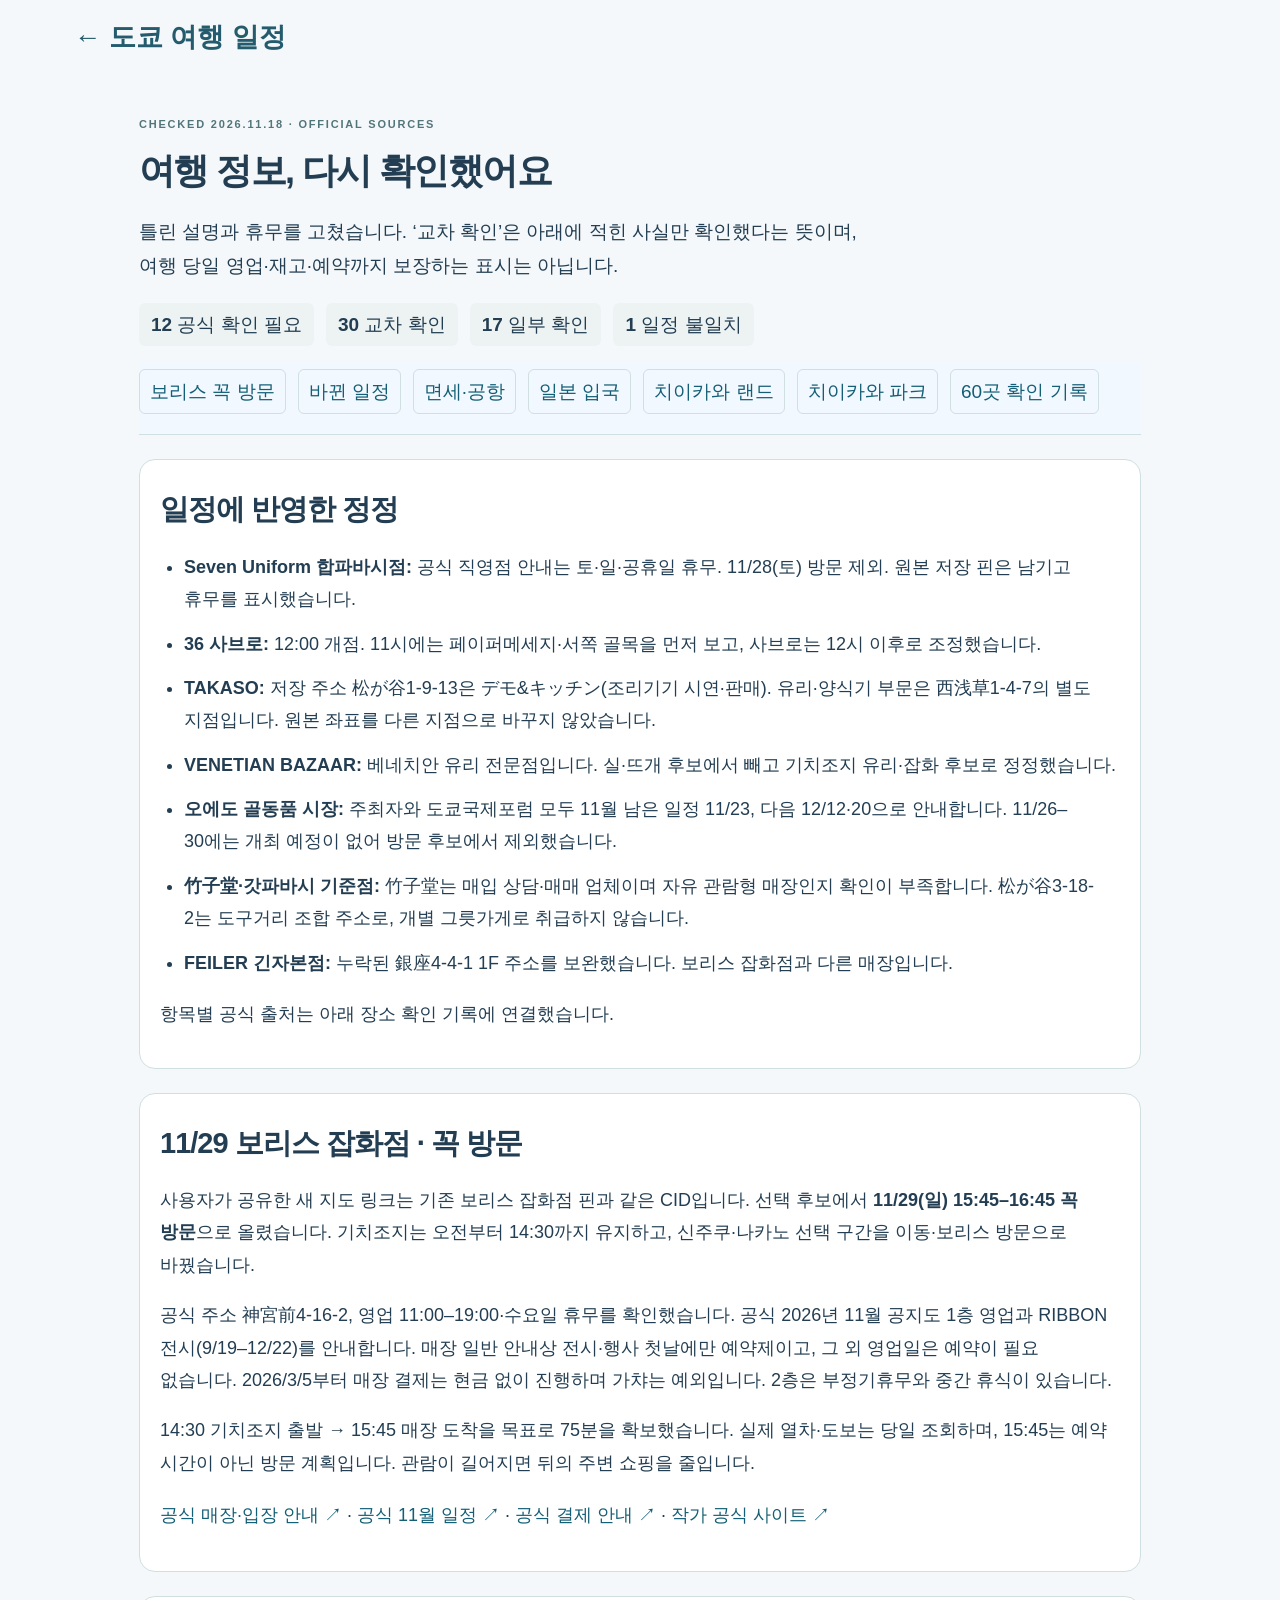
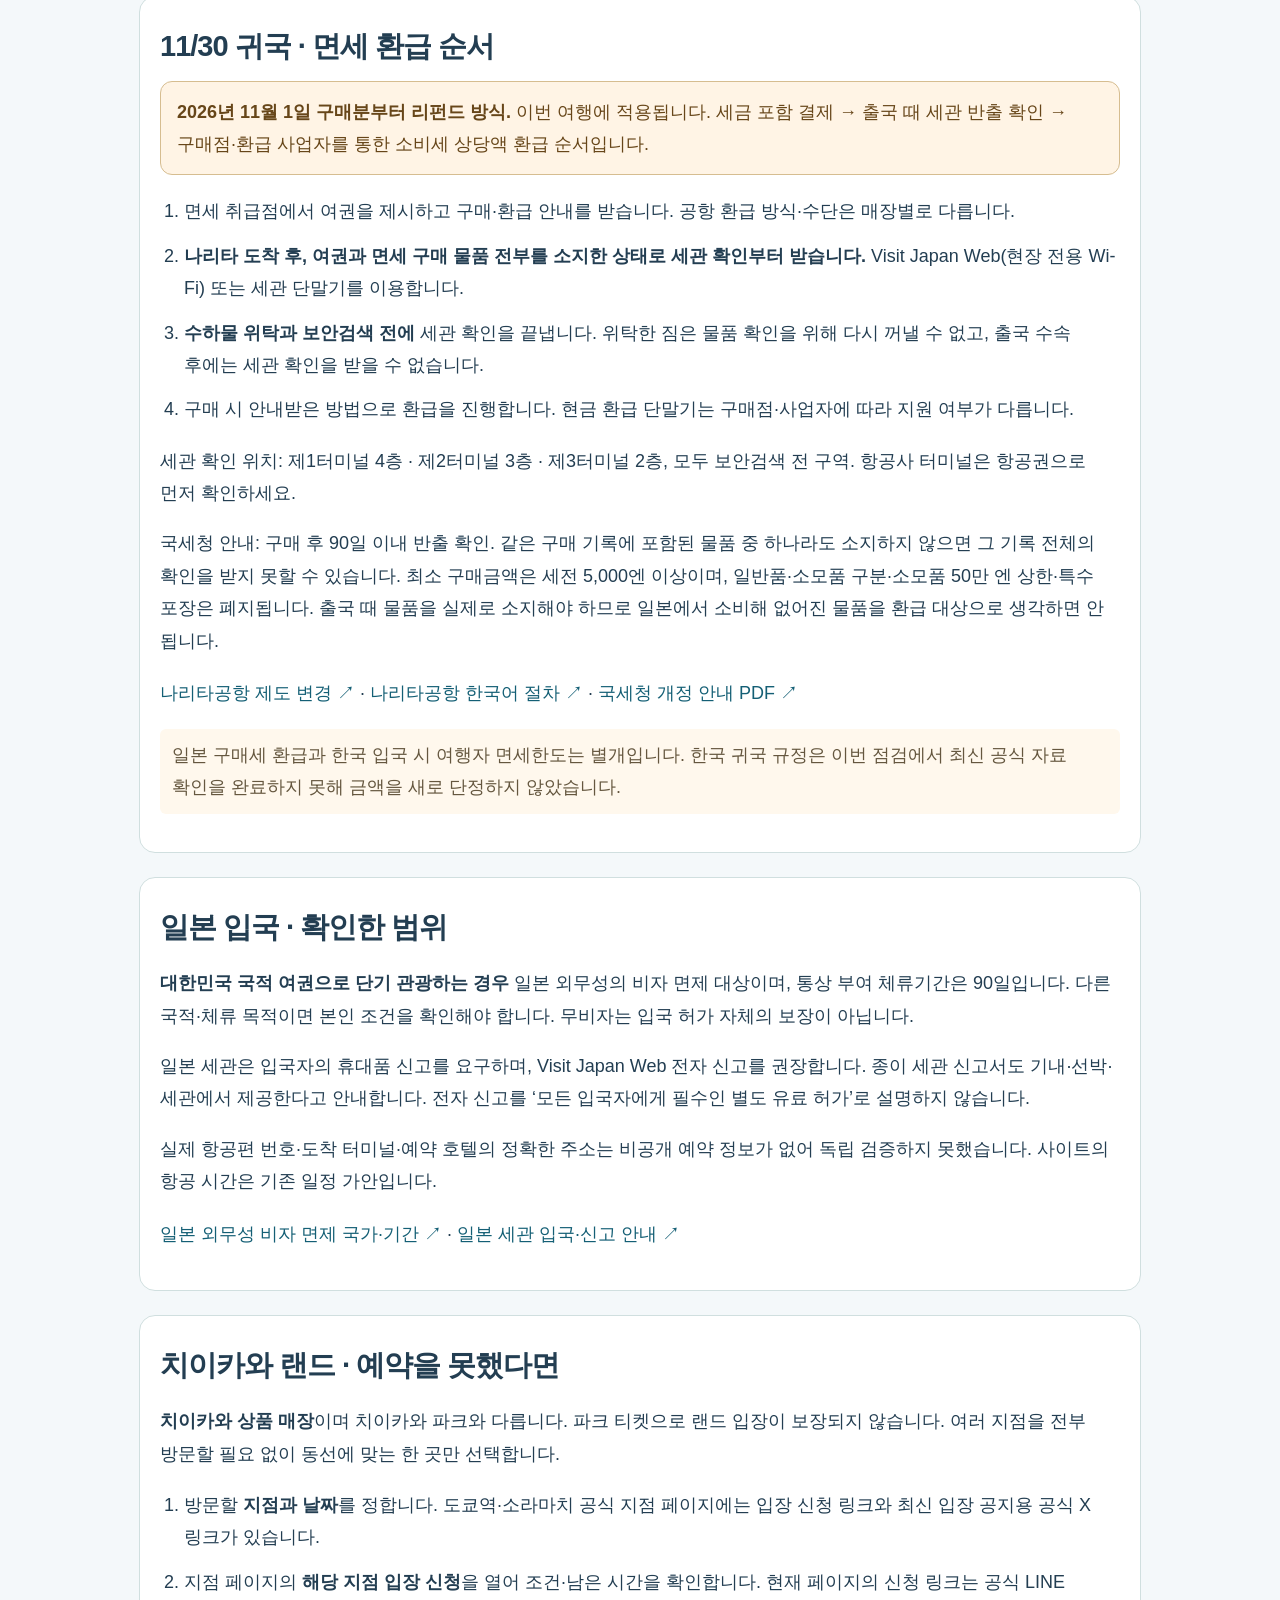
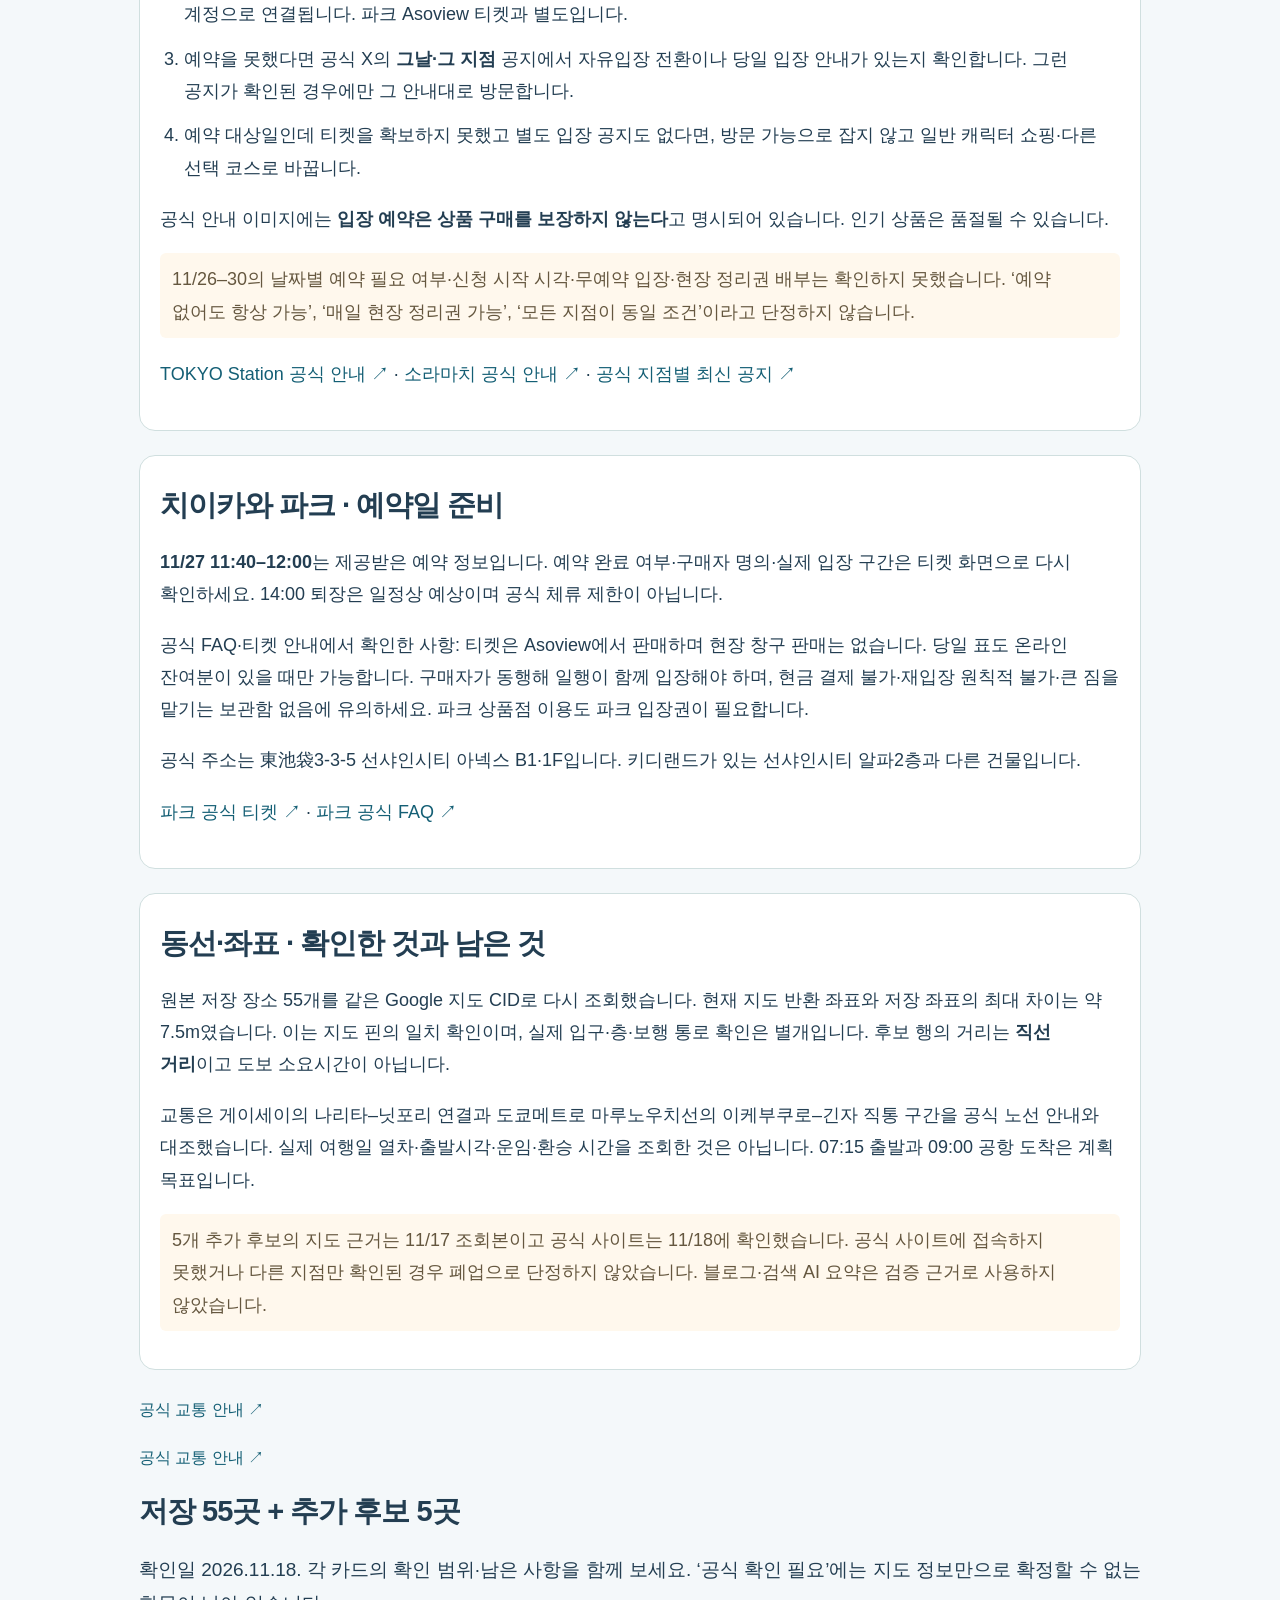
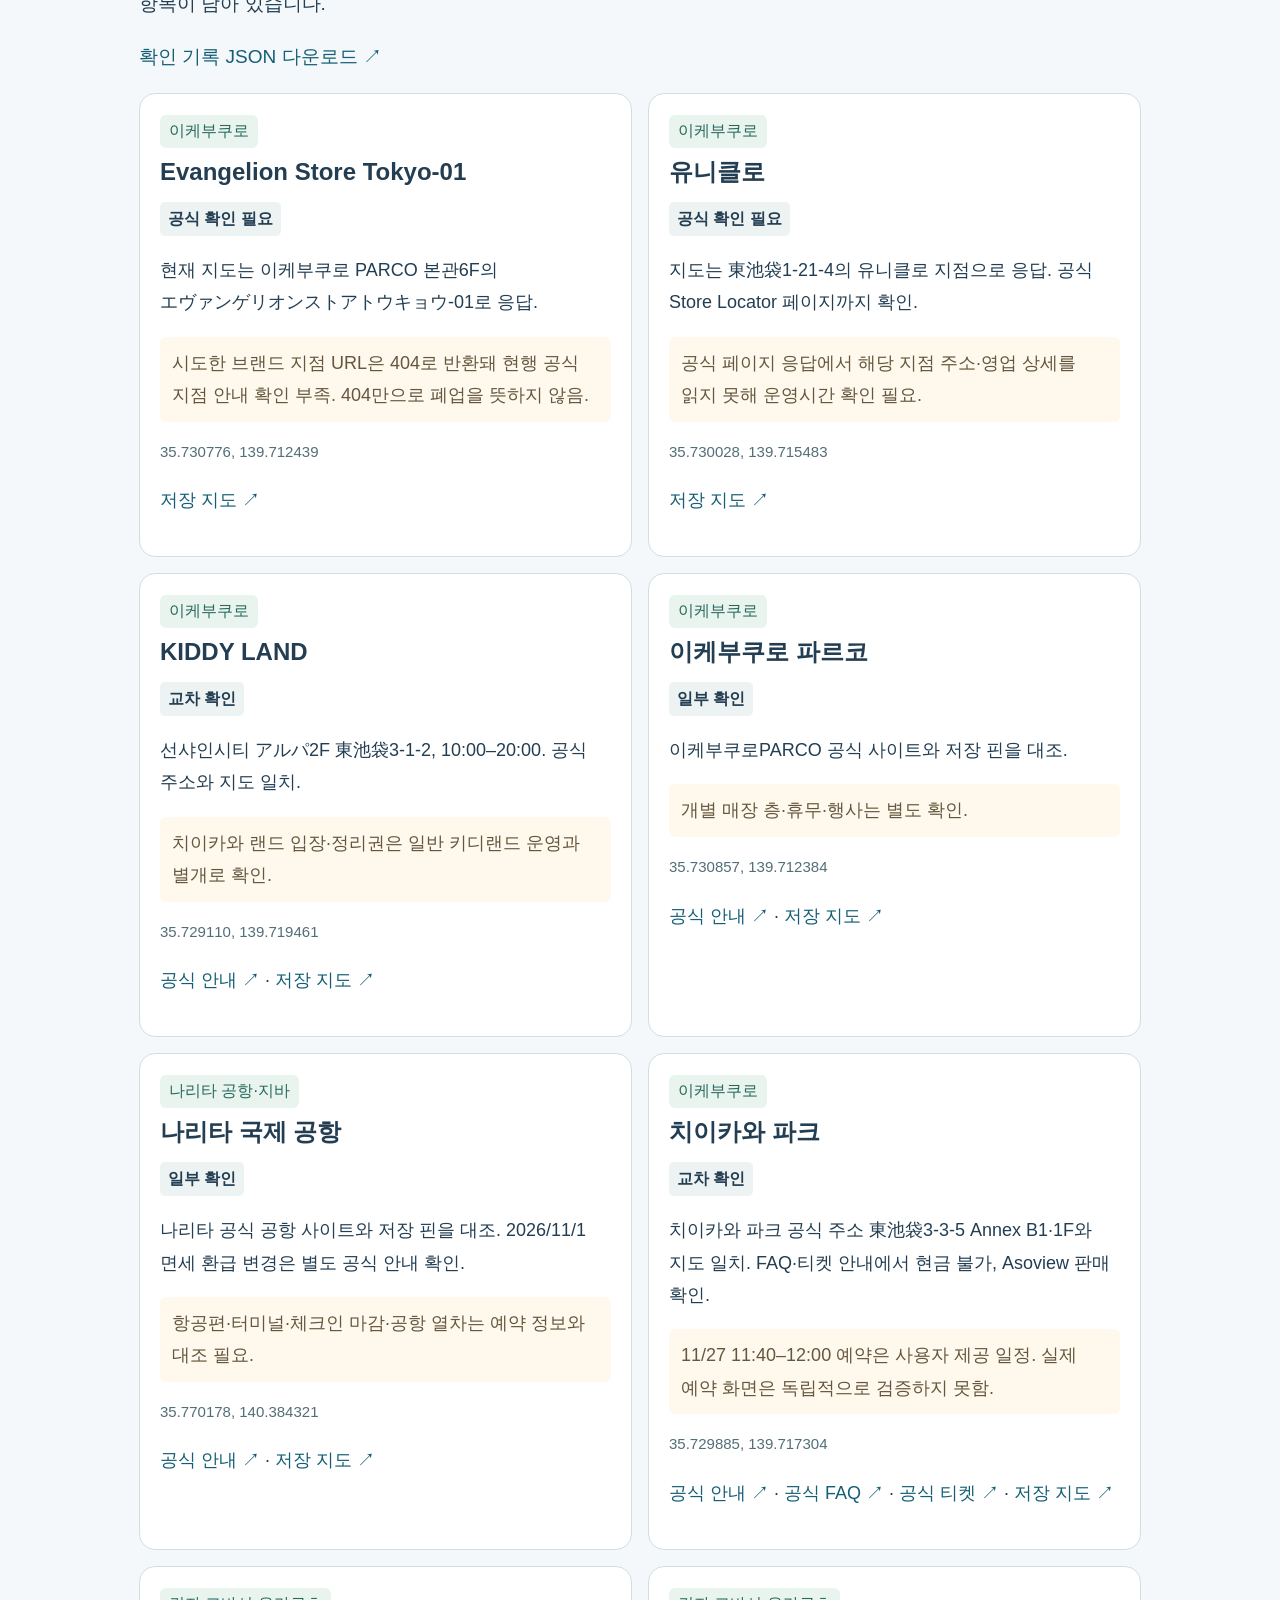
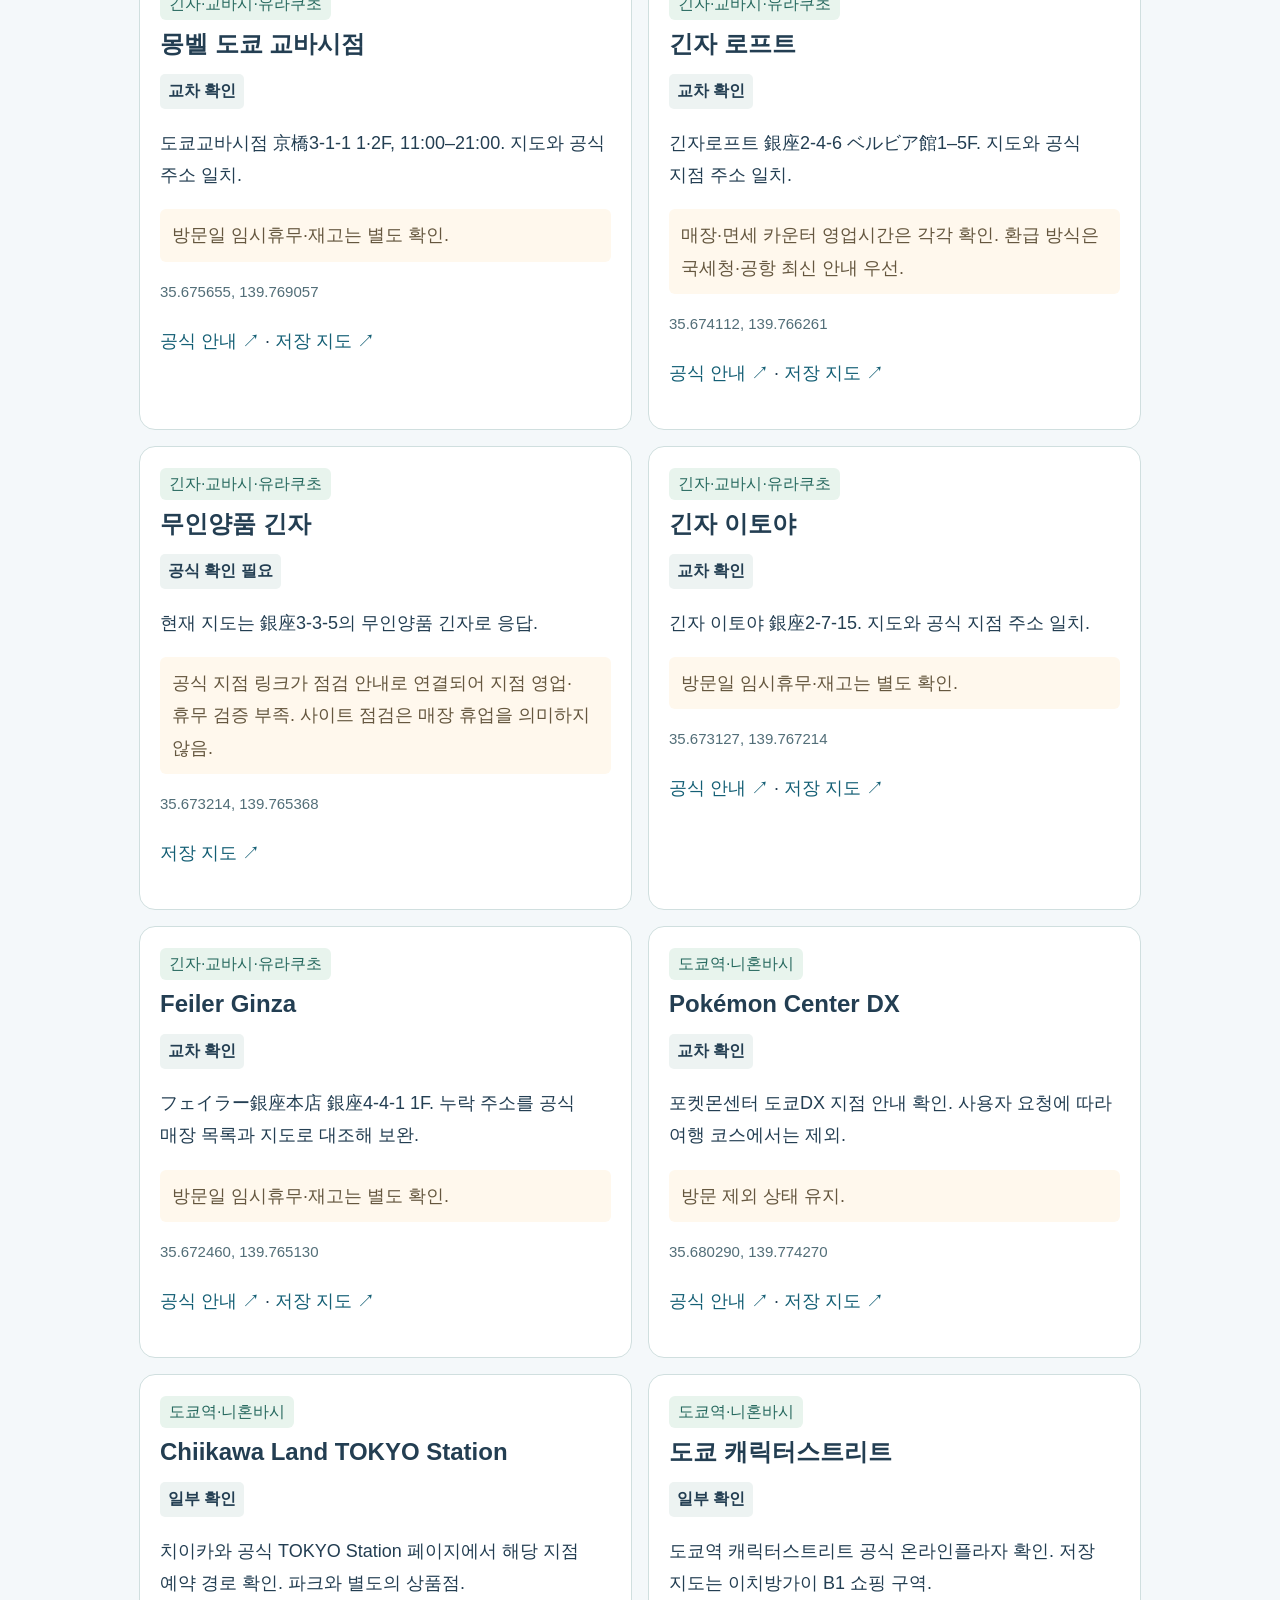
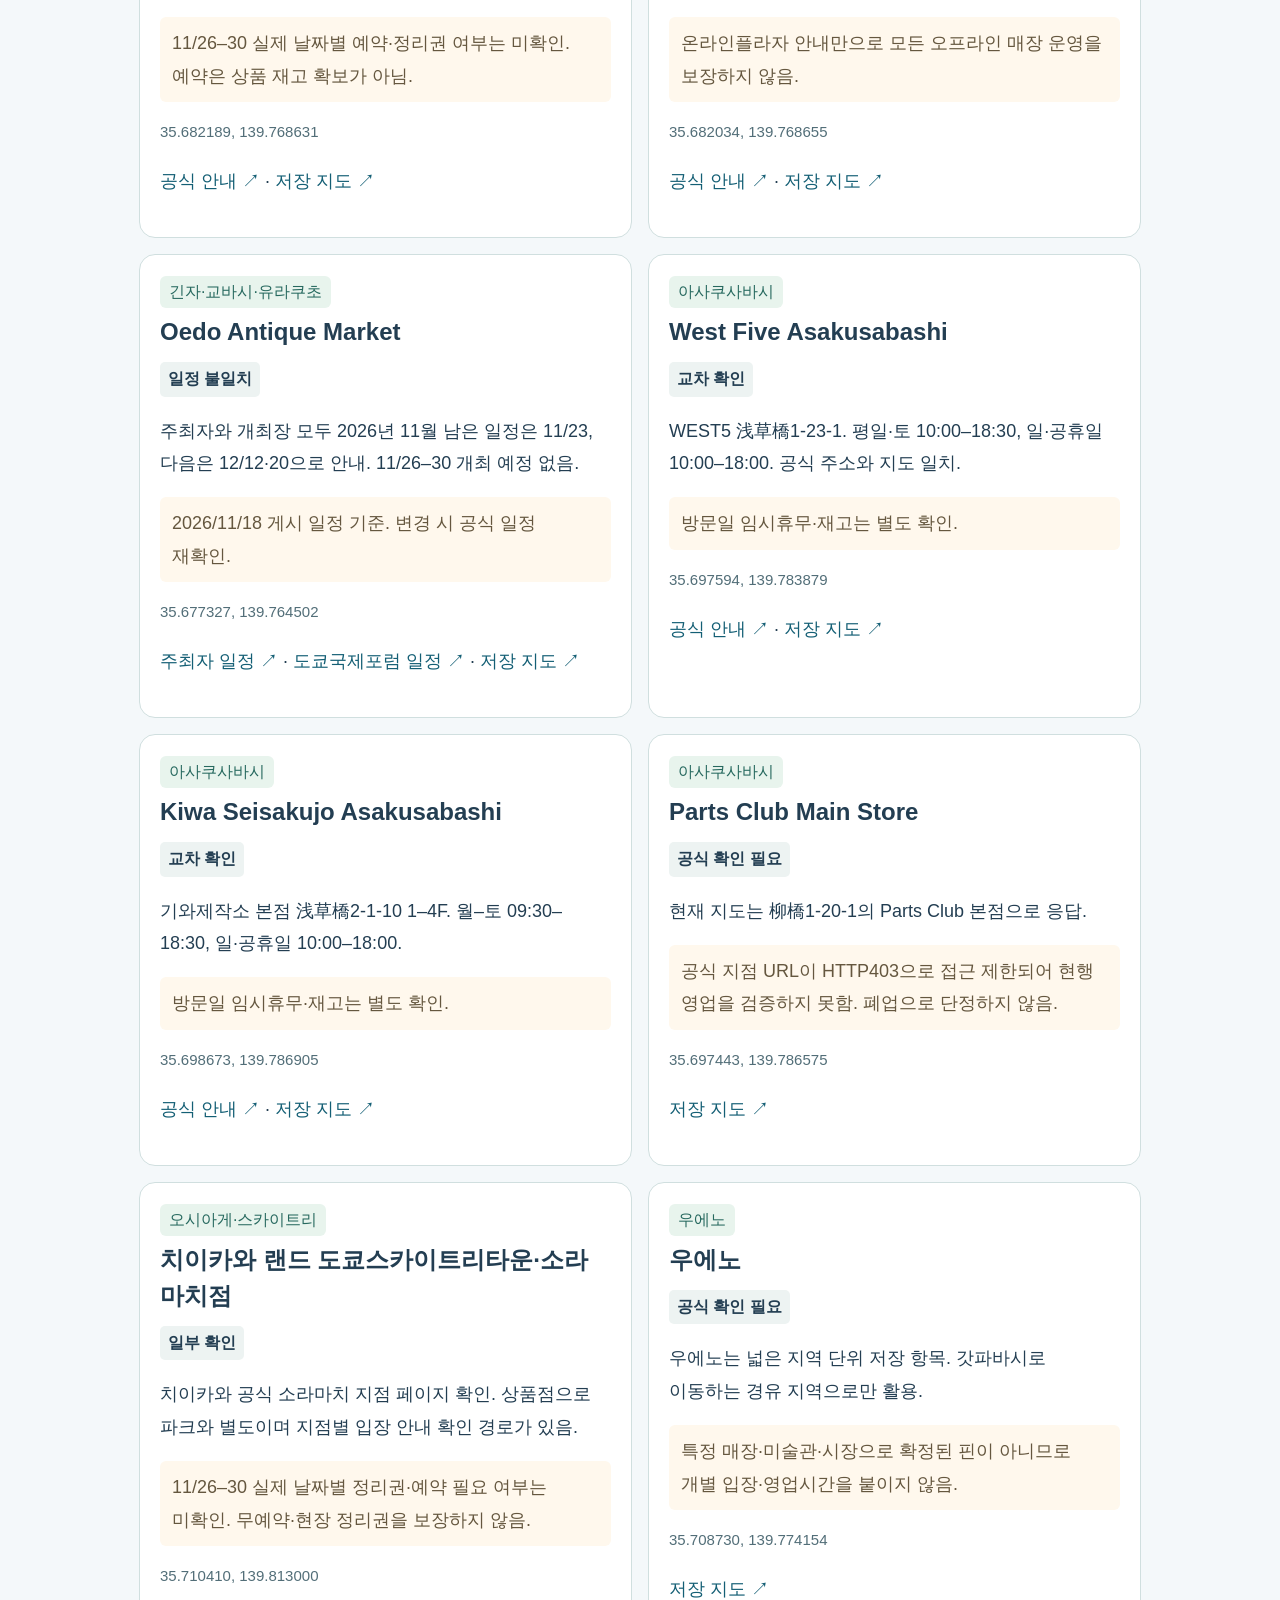
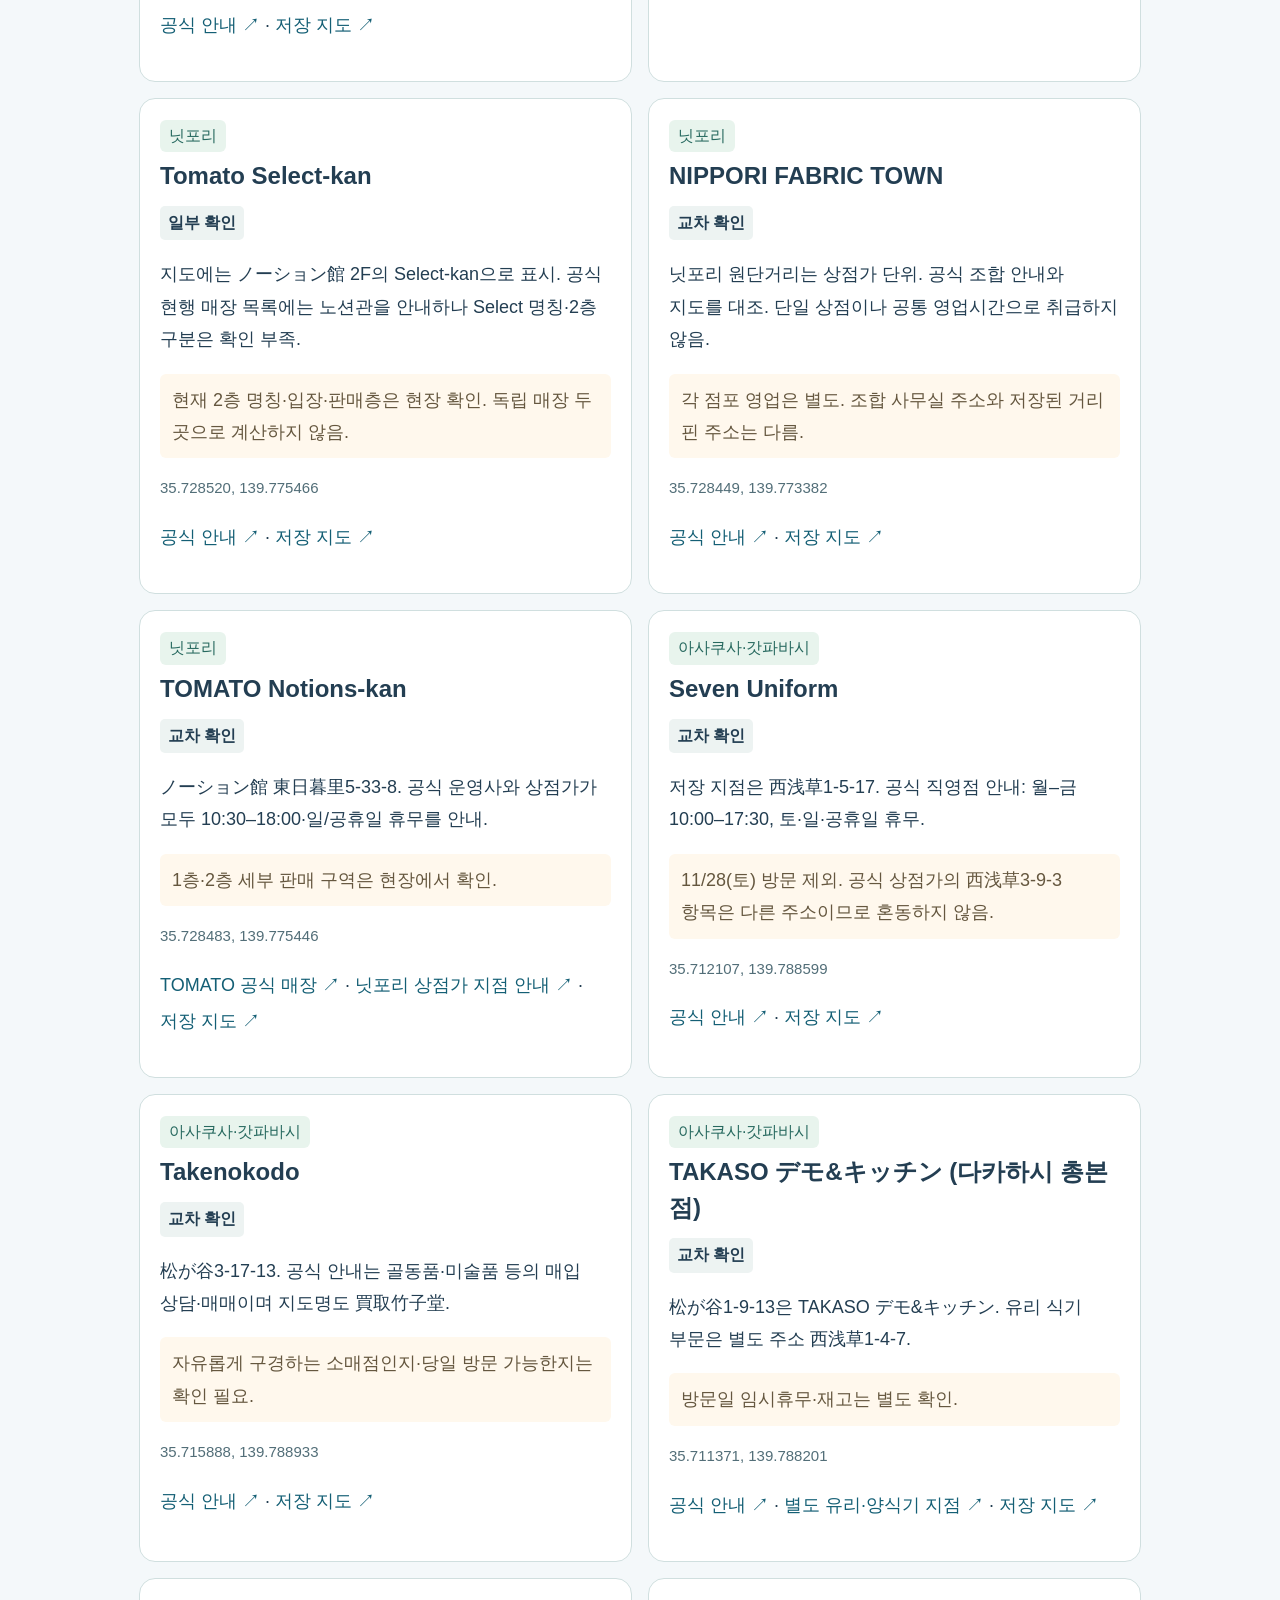
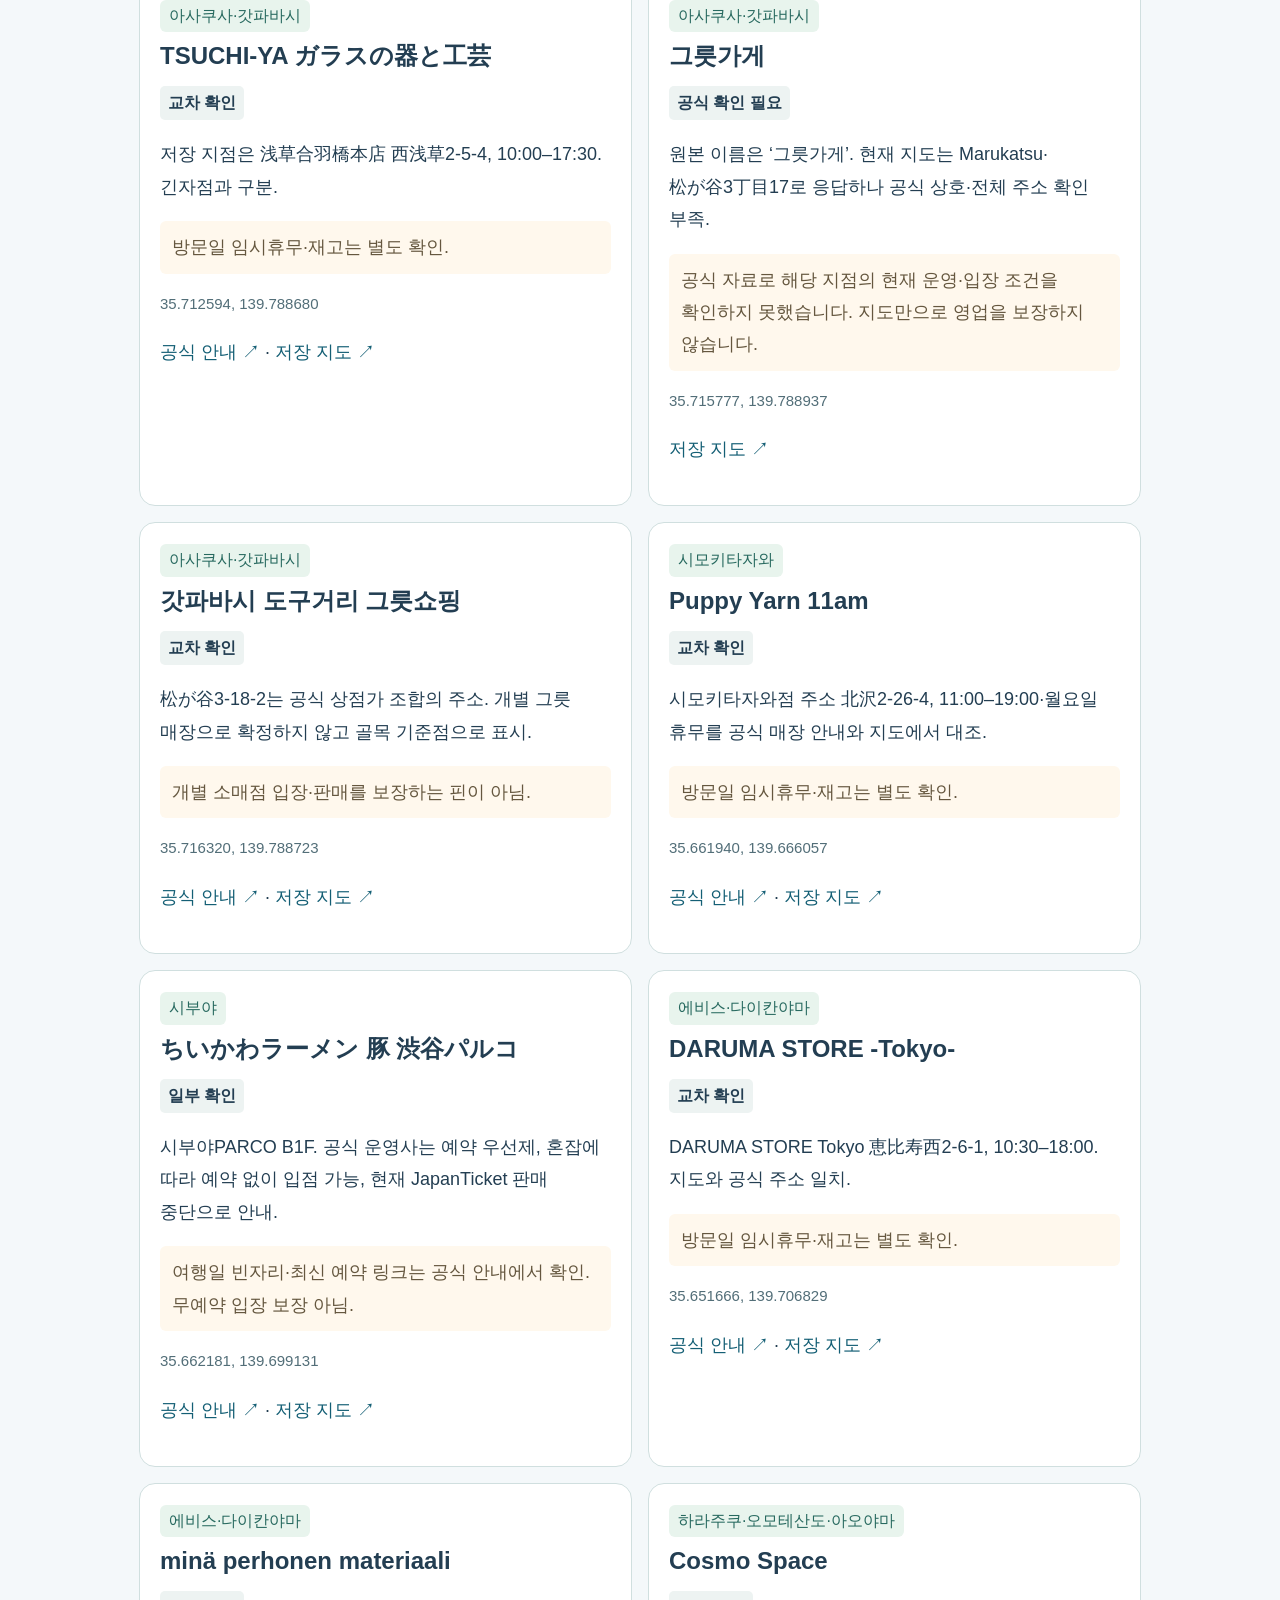
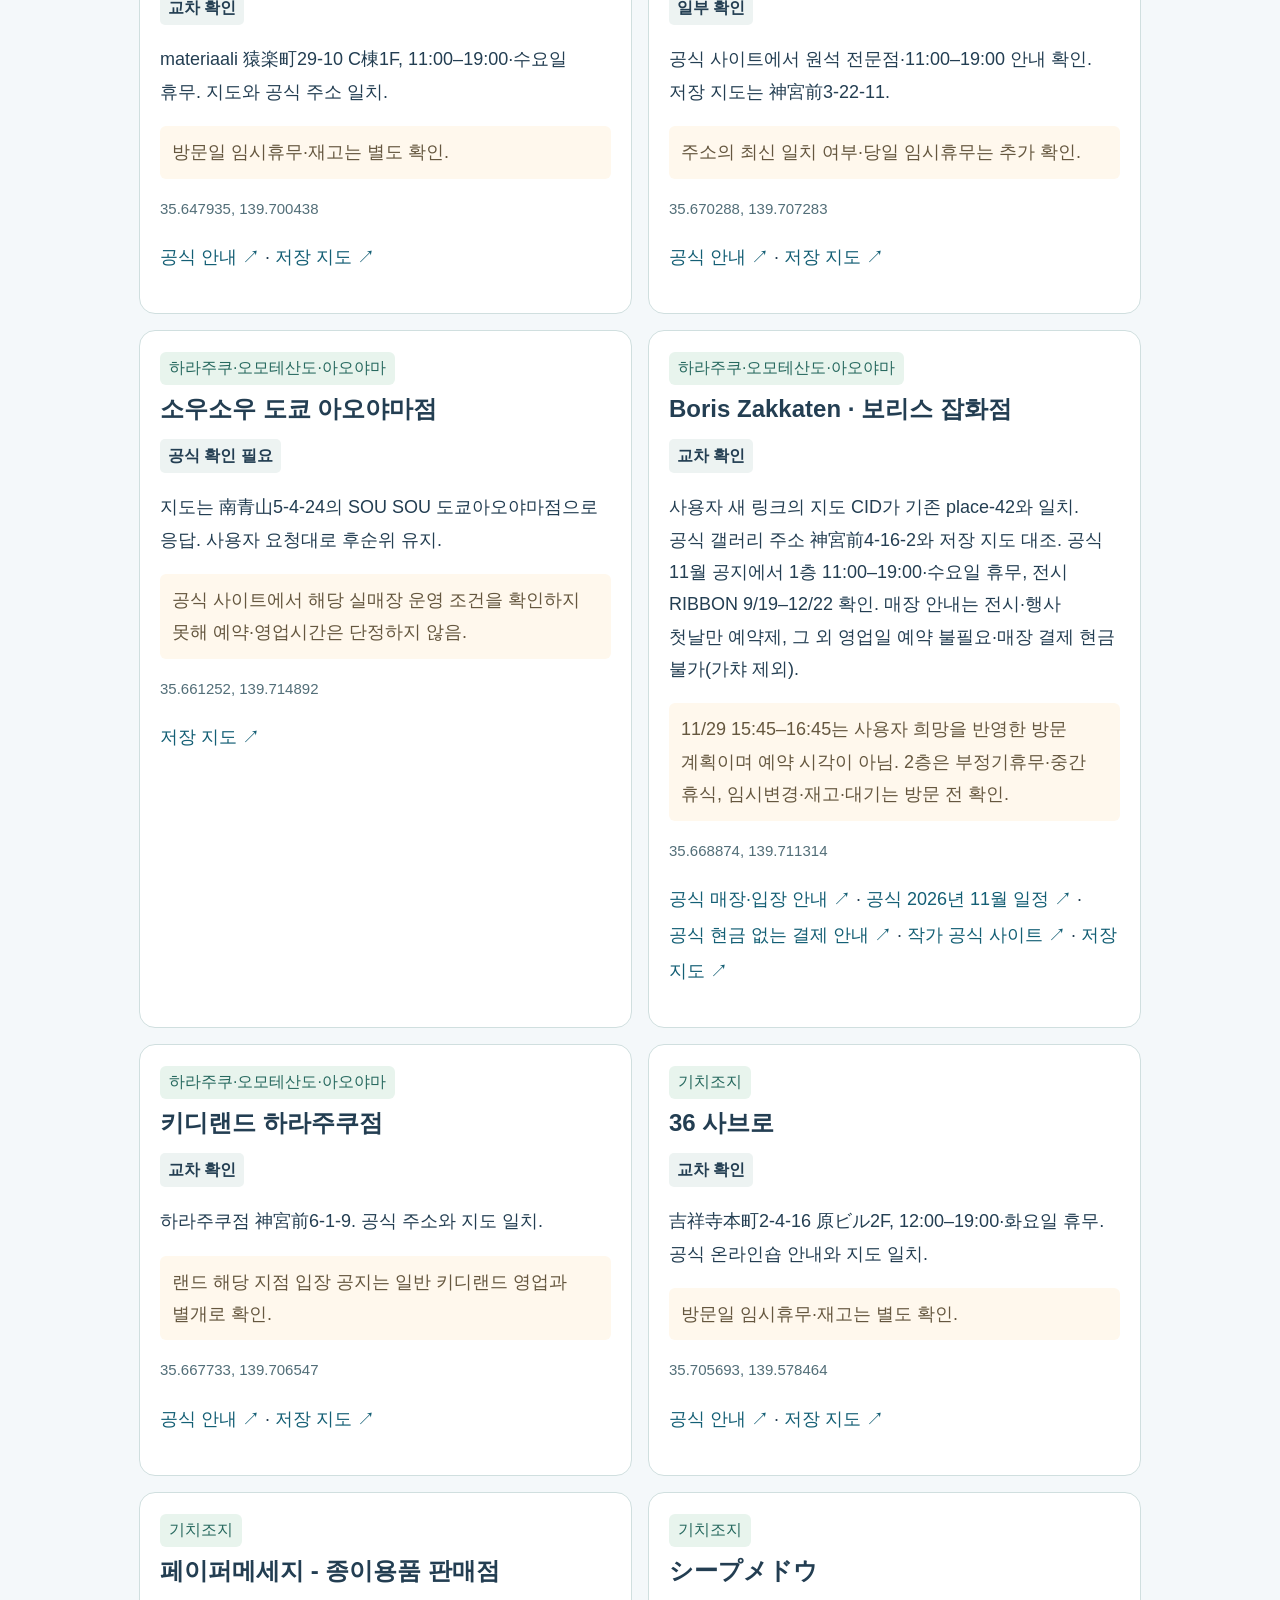
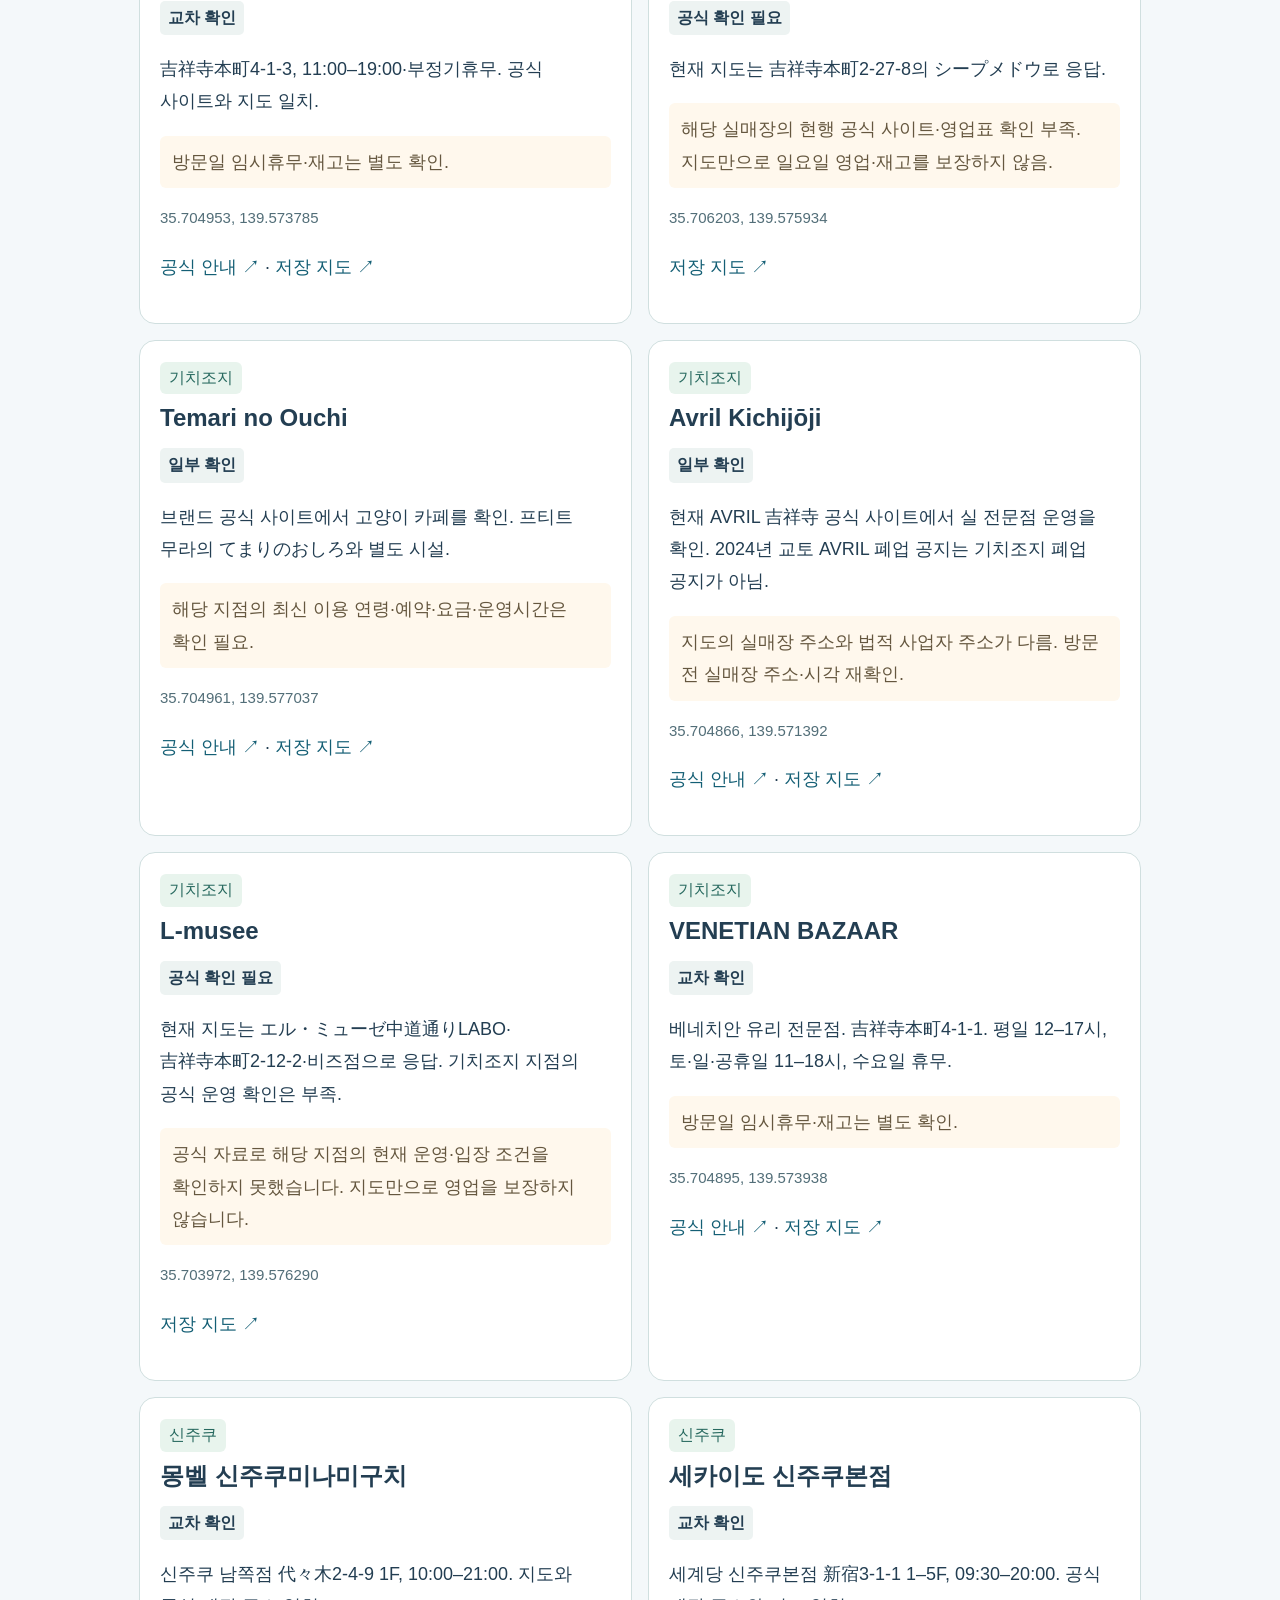
==== commit c17e4809: "Schedule Boris Zakkaten as a required Sunday visit" ====
--- a/audit.html
+++ b/audit.html
@@ -1,4 +1,4 @@
-<!doctype html><html lang="ko"><head><meta charset="utf-8"><meta name="viewport" content="width=device-width,initial-scale=1"><meta name="theme-color" content="#f2f8ff"><meta name="description" content="2026.11.18 공식 자료와 지도로 교차 점검한 도쿄 여행 정보. 휴무·개점·면세 환급·치이카와 랜드와 파크·60개 장소 출처."><title>정보 확인 기록 | 도쿄 여행</title><link rel="stylesheet" href="style.css?v=20261118"><link rel="stylesheet" href="mobile.css?v=20261118-audit-r1"></head><body><a class="skip-link" href="#audit-content">확인 기록 바로 보기</a><header><a class="brand" href="./">← 도쿄 여행 일정</a></header><main id="audit-content" class="audit-page"><p class="eyebrow">CHECKED 2026.11.18 · OFFICIAL SOURCES</p><h1>여행 정보, 다시 확인했어요</h1><p class="audit-lead">틀린 설명과 휴무를 고쳤습니다. ‘교차 확인’은 아래에 적힌 사실만 확인했다는 뜻이며, 여행 당일 영업·재고·예약까지 보장하는 표시는 아닙니다.</p><div class="audit-counts"><span><b>12</b> 공식 확인 필요</span><span><b>29</b> 교차 확인</span><span><b>18</b> 일부 확인</span><span><b>1</b> 일정 불일치</span></div><nav class="audit-nav" aria-label="확인 기록 바로가기"><a href="#changes">바뀐 일정</a><a href="#tax-refund">면세·공항</a><a href="#entry">일본 입국</a><a href="#chiikawa-land">치이카와 랜드</a><a href="#chiikawa-park">치이카와 파크</a><a href="#all-places">60곳 확인 기록</a></nav><section class="panel audit-topic" id="changes"><h2>일정에 반영한 정정</h2><ul>
+<!doctype html><html lang="ko"><head><meta charset="utf-8"><meta name="viewport" content="width=device-width,initial-scale=1"><meta name="theme-color" content="#f2f8ff"><meta name="description" content="2026.11.18 공식 자료와 지도로 교차 점검한 도쿄 여행 정보. 휴무·개점·면세 환급·치이카와 랜드와 파크·60개 장소 출처."><title>정보 확인 기록 | 도쿄 여행</title><link rel="stylesheet" href="style.css?v=20261118"><link rel="stylesheet" href="mobile.css?v=20261118-boris-r1"></head><body><a class="skip-link" href="#audit-content">확인 기록 바로 보기</a><header><a class="brand" href="./">← 도쿄 여행 일정</a></header><main id="audit-content" class="audit-page"><p class="eyebrow">CHECKED 2026.11.18 · OFFICIAL SOURCES</p><h1>여행 정보, 다시 확인했어요</h1><p class="audit-lead">틀린 설명과 휴무를 고쳤습니다. ‘교차 확인’은 아래에 적힌 사실만 확인했다는 뜻이며, 여행 당일 영업·재고·예약까지 보장하는 표시는 아닙니다.</p><div class="audit-counts"><span><b>12</b> 공식 확인 필요</span><span><b>30</b> 교차 확인</span><span><b>17</b> 일부 확인</span><span><b>1</b> 일정 불일치</span></div><nav class="audit-nav" aria-label="확인 기록 바로가기"><a href="#boris">보리스 꼭 방문</a><a href="#changes">바뀐 일정</a><a href="#tax-refund">면세·공항</a><a href="#entry">일본 입국</a><a href="#chiikawa-land">치이카와 랜드</a><a href="#chiikawa-park">치이카와 파크</a><a href="#all-places">60곳 확인 기록</a></nav><section class="panel audit-topic" id="changes"><h2>일정에 반영한 정정</h2><ul>
 <li><strong>Seven Uniform 합파바시점:</strong> 공식 직영점 안내는 토·일·공휴일 휴무. 11/28(토) 방문 제외. 원본 저장 핀은 남기고 휴무를 표시했습니다.</li>
 <li><strong>36 사브로:</strong> 12:00 개점. 11시에는 페이퍼메세지·서쪽 골목을 먼저 보고, 사브로는 12시 이후로 조정했습니다.</li>
 <li><strong>TAKASO:</strong> 저장 주소 松が谷1-9-13은 デモ&キッチン(조리기기 시연·판매). 유리·양식기 부문은 西浅草1-4-7의 별도 지점입니다. 원본 좌표를 다른 지점으로 바꾸지 않았습니다.</li>
@@ -6,7 +6,7 @@
 <li><strong>오에도 골동품 시장:</strong> 주최자와 도쿄국제포럼 모두 11월 남은 일정 11/23, 다음 12/12·20으로 안내합니다. 11/26–30에는 개최 예정이 없어 방문 후보에서 제외했습니다.</li>
 <li><strong>竹子堂·갓파바시 기준점:</strong> 竹子堂는 매입 상담·매매 업체이며 자유 관람형 매장인지 확인이 부족합니다. 松が谷3-18-2는 도구거리 조합 주소로, 개별 그릇가게로 취급하지 않습니다.</li>
 <li><strong>FEILER 긴자본점:</strong> 누락된 銀座4-4-1 1F 주소를 보완했습니다. 보리스 잡화점과 다른 매장입니다.</li>
-</ul><p>항목별 공식 출처는 아래 장소 확인 기록에 연결했습니다.</p></section><section class="panel audit-topic" id="tax-refund"><h2>11/30 귀국 · 면세 환급 순서</h2><p class="day-fact"><strong>2026년 11월 1일 구매분부터 리펀드 방식.</strong> 이번 여행에 적용됩니다. 세금 포함 결제 → 출국 때 세관 반출 확인 → 구매점·환급 사업자를 통한 소비세 상당액 환급 순서입니다.</p>
+</ul><p>항목별 공식 출처는 아래 장소 확인 기록에 연결했습니다.</p></section><section class="panel audit-topic" id="boris"><h2>11/29 보리스 잡화점 · 꼭 방문</h2><p>사용자가 공유한 새 지도 링크는 기존 보리스 잡화점 핀과 같은 CID입니다. 선택 후보에서 <strong>11/29(일) 15:45–16:45 꼭 방문</strong>으로 올렸습니다. 기치조지는 오전부터 14:30까지 유지하고, 신주쿠·나카노 선택 구간을 이동·보리스 방문으로 바꿨습니다.</p><p>공식 주소 神宮前4-16-2, 영업 11:00–19:00·수요일 휴무를 확인했습니다. 공식 2026년 11월 공지도 1층 영업과 RIBBON 전시(9/19–12/22)를 안내합니다. 매장 일반 안내상 전시·행사 첫날에만 예약제이고, 그 외 영업일은 예약이 필요 없습니다. 2026/3/5부터 매장 결제는 현금 없이 진행하며 가챠는 예외입니다. 2층은 부정기휴무와 중간 휴식이 있습니다.</p><p>14:30 기치조지 출발 → 15:45 매장 도착을 목표로 75분을 확보했습니다. 실제 열차·도보는 당일 조회하며, 15:45는 예약 시간이 아닌 방문 계획입니다. 관람이 길어지면 뒤의 주변 쇼핑을 줄입니다.</p><p class="audit-sources"><a href="https://gallery.higuchiyuko.tokyo/" target="_blank" rel="noopener">공식 매장·입장 안내 ↗</a> · <a href="https://gallery.higuchiyuko.tokyo/news/2026_11_schedule/" target="_blank" rel="noopener">공식 11월 일정 ↗</a> · <a href="https://gallery.higuchiyuko.tokyo/news/cashless/" target="_blank" rel="noopener">공식 결제 안내 ↗</a> · <a href="https://higuchiyuko.com/" target="_blank" rel="noopener">작가 공식 사이트 ↗</a></p></section><section class="panel audit-topic" id="tax-refund"><h2>11/30 귀국 · 면세 환급 순서</h2><p class="day-fact"><strong>2026년 11월 1일 구매분부터 리펀드 방식.</strong> 이번 여행에 적용됩니다. 세금 포함 결제 → 출국 때 세관 반출 확인 → 구매점·환급 사업자를 통한 소비세 상당액 환급 순서입니다.</p>
 <ol><li>면세 취급점에서 여권을 제시하고 구매·환급 안내를 받습니다. 공항 환급 방식·수단은 매장별로 다릅니다.</li>
 <li><strong>나리타 도착 후, 여권과 면세 구매 물품 전부를 소지한 상태로 세관 확인부터 받습니다.</strong> Visit Japan Web(현장 전용 Wi-Fi) 또는 세관 단말기를 이용합니다.</li>
 <li><strong>수하물 위탁과 보안검색 전에</strong> 세관 확인을 끝냅니다. 위탁한 짐은 물품 확인을 위해 다시 꺼낼 수 없고, 출국 수속 후에는 세관 확인을 받을 수 없습니다.</li>
@@ -26,4 +26,4 @@
 <p>공식 FAQ·티켓 안내에서 확인한 사항: 티켓은 Asoview에서 판매하며 현장 창구 판매는 없습니다. 당일 표도 온라인 잔여분이 있을 때만 가능합니다. 구매자가 동행해 일행이 함께 입장해야 하며, 현금 결제 불가·재입장 원칙적 불가·큰 짐을 맡기는 보관함 없음에 유의하세요. 파크 상품점 이용도 파크 입장권이 필요합니다.</p>
 <p>공식 주소는 東池袋3-3-5 선샤인시티 아넥스 B1·1F입니다. 키디랜드가 있는 선샤인시티 알파2층과 다른 건물입니다.</p><p class="audit-sources"><a href="https://chiikawapark-tokyo.jp/ticket/" target="_blank" rel="noopener">파크 공식 티켓 ↗</a> · <a href="https://chiikawapark-tokyo.jp/faq/" target="_blank" rel="noopener">파크 공식 FAQ ↗</a></p></section><section class="panel audit-topic" id="transport"><h2>동선·좌표 · 확인한 것과 남은 것</h2><p>원본 저장 장소 55개를 같은 Google 지도 CID로 다시 조회했습니다. 현재 지도 반환 좌표와 저장 좌표의 최대 차이는 약 7.5m였습니다. 이는 지도 핀의 일치 확인이며, 실제 입구·층·보행 통로 확인은 별개입니다. 후보 행의 거리는 <strong>직선 거리</strong>이고 도보 소요시간이 아닙니다.</p>
 <p>교통은 게이세이의 나리타–닛포리 연결과 도쿄메트로 마루노우치선의 이케부쿠로–긴자 직통 구간을 공식 노선 안내와 대조했습니다. 실제 여행일 열차·출발시각·운임·환승 시간을 조회한 것은 아닙니다. 07:15 출발과 09:00 공항 도착은 계획 목표입니다.</p>
-<p class="audit-remaining">5개 추가 후보의 지도 근거는 11/17 조회본이고 공식 사이트는 11/18에 확인했습니다. 공식 사이트에 접속하지 못했거나 다른 지점만 확인된 경우 폐업으로 단정하지 않았습니다. 블로그·검색 AI 요약은 검증 근거로 사용하지 않았습니다.</p></section><p class="audit-sources"><a href="https://www.keisei.co.jp/keisei/tetudou/skyliner/jp/index.php" target="_blank" rel="noopener">공식 교통 안내 ↗</a></p><p class="audit-sources"><a href="https://www.tokyometro.jp/lang_kr/station/line_marunouchi/index.html" target="_blank" rel="noopener">공식 교통 안내 ↗</a></p><section id="all-places"><h2>저장 55곳 + 추가 후보 5곳</h2><p>확인일 2026.11.18. 각 카드의 확인 범위·남은 사항을 함께 보세요. ‘공식 확인 필요’에는 지도 정보만으로 확정할 수 없는 항목이 남아 있습니다.</p><p><a href="audit-data.json" target="_blank" rel="noopener">확인 기록 JSON 다운로드 ↗</a></p><div class="audit-places"><article class="panel audit-place" id="place-3"><span class="place-area">이케부쿠로</span><h3>Evangelion Store Tokyo-01</h3><strong class="audit-level">공식 확인 필요</strong><p>현재 지도는 이케부쿠로 PARCO 본관6F의 エヴァンゲリオンストアトウキョウ-01로 응답.</p><p class="audit-remaining">시도한 브랜드 지점 URL은 404로 반환돼 현행 공식 지점 안내 확인 부족. 404만으로 폐업을 뜻하지 않음.</p><small class="place-coordinates">35.730776, 139.712439</small><p class="audit-sources"><a href="https://www.google.com/maps?cid=8298772091744559483" target="_blank" rel="noopener">저장 지도 ↗</a></p></article><article class="panel audit-place" id="place-7"><span class="place-area">이케부쿠로</span><h3>유니클로</h3><strong class="audit-level">공식 확인 필요</strong><p>지도는 東池袋1-21-4의 유니클로 지점으로 응답. 공식 Store Locator 페이지까지 확인.</p><p class="audit-remaining">공식 페이지 응답에서 해당 지점 주소·영업 상세를 읽지 못해 운영시간 확인 필요.</p><small class="place-coordinates">35.730028, 139.715483</small><p class="audit-sources"><a href="https://www.google.com/maps?cid=9343123237379285295" target="_blank" rel="noopener">저장 지도 ↗</a></p></article><article class="panel audit-place" id="place-47"><span class="place-area">이케부쿠로</span><h3>KIDDY LAND</h3><strong class="audit-level">교차 확인</strong><p>선샤인시티 アルパ2F 東池袋3-1-2, 10:00–20:00. 공식 주소와 지도 일치.</p><p class="audit-remaining">치이카와 랜드 입장·정리권은 일반 키디랜드 운영과 별개로 확인.</p><small class="place-coordinates">35.729110, 139.719461</small><p class="audit-sources"><a href="https://www.kiddyland.co.jp/shoplist/ikebukuro_sunshine/" target="_blank" rel="noopener">공식 안내 ↗</a> · <a href="https://www.google.com/maps?cid=12236781073094397083" target="_blank" rel="noopener">저장 지도 ↗</a></p></article><article class="panel audit-place" id="place-49"><span class="place-area">이케부쿠로</span><h3>이케부쿠로 파르코</h3><strong class="audit-level">일부 확인</strong><p>이케부쿠로PARCO 공식 사이트와 저장 핀을 대조.</p><p class="audit-remaining">개별 매장 층·휴무·행사는 별도 확인.</p><small class="place-coordinates">35.730857, 139.712384</small><p class="audit-sources"><a href="https://ikebukuro.parco.jp/" target="_blank" rel="noopener">공식 안내 ↗</a> · <a href="https://www.google.com/maps?cid=17630143392211855215" target="_blank" rel="noopener">저장 지도 ↗</a></p></article><article class="panel audit-place" id="place-54"><span class="place-area">나리타 공항·지바</span><h3>나리타 국제 공항</h3><strong class="audit-level">일부 확인</strong><p>나리타 공식 공항 사이트와 저장 핀을 대조. 2026/11/1 면세 환급 변경은 별도 공식 안내 확인.</p><p class="audit-remaining">항공편·터미널·체크인 마감·공항 열차는 예약 정보와 대조 필요.</p><small class="place-coordinates">35.770178, 140.384321</small><p class="audit-sources"><a href="https://www.narita-airport.jp/ja/" target="_blank" rel="noopener">공식 안내 ↗</a> · <a href="https://www.google.com/maps?cid=15379275550635268769" target="_blank" rel="noopener">저장 지도 ↗</a></p></article><article class="panel audit-place" id="place-55"><span class="place-area">이케부쿠로</span><h3>치이카와 파크</h3><strong class="audit-level">교차 확인</strong><p>치이카와 파크 공식 주소 東池袋3-3-5 Annex B1·1F와 지도 일치. FAQ·티켓 안내에서 현금 불가, Asoview 판매 확인.</p><p class="audit-remaining">11/27 11:40–12:00 예약은 사용자 제공 일정. 실제 예약 화면은 독립적으로 검증하지 못함.</p><small class="place-coordinates">35.729885, 139.717304</small><p class="audit-sources"><a href="https://chiikawapark-tokyo.jp/" target="_blank" rel="noopener">공식 안내 ↗</a> · <a href="https://chiikawapark-tokyo.jp/faq/" target="_blank" rel="noopener">공식 FAQ ↗</a> · <a href="https://chiikawapark-tokyo.jp/ticket/" target="_blank" rel="noopener">공식 티켓 ↗</a> · <a href="https://www.google.com/maps?cid=14155347735030942810" target="_blank" rel="noopener">저장 지도 ↗</a></p></article><article class="panel audit-place" id="place-11"><span class="place-area">긴자·교바시·유라쿠초</span><h3>몽벨 도쿄 교바시점</h3><strong class="audit-level">교차 확인</strong><p>도쿄교바시점 京橋3-1-1 1·2F, 11:00–21:00. 지도와 공식 주소 일치.</p><p class="audit-remaining">방문일 임시휴무·재고는 별도 확인.</p><small class="place-coordinates">35.675655, 139.769057</small><p class="audit-sources"><a href="https://store.montbell.jp/search/shopinfo/?shop_no=678502" target="_blank" rel="noopener">공식 안내 ↗</a> · <a href="https://www.google.com/maps?cid=18111296058751286170" target="_blank" rel="noopener">저장 지도 ↗</a></p></article><article class="panel audit-place" id="place-33"><span class="place-area">긴자·교바시·유라쿠초</span><h3>긴자 로프트</h3><strong class="audit-level">교차 확인</strong><p>긴자로프트 銀座2-4-6 ベルビア館1–5F. 지도와 공식 지점 주소 일치.</p><p class="audit-remaining">매장·면세 카운터 영업시간은 각각 확인. 환급 방식은 국세청·공항 최신 안내 우선.</p><small class="place-coordinates">35.674112, 139.766261</small><p class="audit-sources"><a href="https://www.loft.co.jp/ginzaloft/" target="_blank" rel="noopener">공식 안내 ↗</a> · <a href="https://www.google.com/maps?cid=3620508382511668300" target="_blank" rel="noopener">저장 지도 ↗</a></p></article><article class="panel audit-place" id="place-34"><span class="place-area">긴자·교바시·유라쿠초</span><h3>무인양품 긴자</h3><strong class="audit-level">공식 확인 필요</strong><p>현재 지도는 銀座3-3-5의 무인양품 긴자로 응답.</p><p class="audit-remaining">공식 지점 링크가 점검 안내로 연결되어 지점 영업·휴무 검증 부족. 사이트 점검은 매장 휴업을 의미하지 않음.</p><small class="place-coordinates">35.673214, 139.765368</small><p class="audit-sources"><a href="https://www.google.com/maps?cid=771702428473144825" target="_blank" rel="noopener">저장 지도 ↗</a></p></article><article class="panel audit-place" id="place-35"><span class="place-area">긴자·교바시·유라쿠초</span><h3>긴자 이토야</h3><strong class="audit-level">교차 확인</strong><p>긴자 이토야 銀座2-7-15. 지도와 공식 지점 주소 일치.</p><p class="audit-remaining">방문일 임시휴무·재고는 별도 확인.</p><small class="place-coordinates">35.673127, 139.767214</small><p class="audit-sources"><a href="https://www.ito-ya.co.jp/ginza/" target="_blank" rel="noopener">공식 안내 ↗</a> · <a href="https://www.google.com/maps?cid=9979308774657714368" target="_blank" rel="noopener">저장 지도 ↗</a></p></article><article class="panel audit-place" id="place-39"><span class="place-area">긴자·교바시·유라쿠초</span><h3>Feiler Ginza</h3><strong class="audit-level">교차 확인</strong><p>フェイラー銀座本店 銀座4-4-1 1F. 누락 주소를 공식 매장 목록과 지도로 대조해 보완.</p><p class="audit-remaining">방문일 임시휴무·재고는 별도 확인.</p><small class="place-coordinates">35.672460, 139.765130</small><p class="audit-sources"><a href="https://www.feiler-jp.com/shoplist/" target="_blank" rel="noopener">공식 안내 ↗</a> · <a href="https://www.google.com/maps?cid=9295772223182406052" target="_blank" rel="noopener">저장 지도 ↗</a></p></article><article class="panel audit-place" id="place-6"><span class="place-area">도쿄역·니혼바시</span><h3>Pokémon Center DX</h3><strong class="audit-level">교차 확인</strong><p>포켓몬센터 도쿄DX 지점 안내 확인. 사용자 요청에 따라 여행 코스에서는 제외.</p><p class="audit-remaining">방문 제외 상태 유지.</p><small class="place-coordinates">35.680290, 139.774270</small><p class="audit-sources"><a href="https://shop.pokemon.co.jp/ja/shop/pokemoncenter-tokyodx/" target="_blank" rel="noopener">공식 안내 ↗</a> · <a href="https://www.google.com/maps?cid=17206393884080941756" target="_blank" rel="noopener">저장 지도 ↗</a></p></article><article class="panel audit-place" id="place-51"><span class="place-area">도쿄역·니혼바시</span><h3>Chiikawa Land TOKYO Station</h3><strong class="audit-level">일부 확인</strong><p>치이카와 공식 TOKYO Station 페이지에서 해당 지점 예약 경로 확인. 파크와 별도의 상품점.</p><p class="audit-remaining">11/26–30 실제 날짜별 예약·정리권 여부는 미확인. 예약은 상품 재고 확보가 아님.</p><small class="place-coordinates">35.682189, 139.768631</small><p class="audit-sources"><a href="https://chiikawa-info.jp/chiikawaland/tokyo/" target="_blank" rel="noopener">공식 안내 ↗</a> · <a href="https://www.google.com/maps?cid=1773287088112808875" target="_blank" rel="noopener">저장 지도 ↗</a></p></article><article class="panel audit-place" id="place-52"><span class="place-area">도쿄역·니혼바시</span><h3>도쿄 캐릭터스트리트</h3><strong class="audit-level">일부 확인</strong><p>도쿄역 캐릭터스트리트 공식 온라인플라자 확인. 저장 지도는 이치방가이 B1 쇼핑 구역.</p><p class="audit-remaining">온라인플라자 안내만으로 모든 오프라인 매장 운영을 보장하지 않음.</p><small class="place-coordinates">35.682034, 139.768655</small><p class="audit-sources"><a href="https://e-shop.tokyoeki-1bangai.co.jp/shop/default.aspx" target="_blank" rel="noopener">공식 안내 ↗</a> · <a href="https://www.google.com/maps?cid=1169765817995755207" target="_blank" rel="noopener">저장 지도 ↗</a></p></article><article class="panel audit-place" id="place-24"><span class="place-area">긴자·교바시·유라쿠초</span><h3>Oedo Antique Market</h3><strong class="audit-level">일정 불일치</strong><p>주최자와 개최장 모두 2026년 11월 남은 일정은 11/23, 다음은 12/12·20으로 안내. 11/26–30 개최 예정 없음.</p><p class="audit-remaining">2026/11/18 게시 일정 기준. 변경 시 공식 일정 재확인.</p><small class="place-coordinates">35.677327, 139.764502</small><p class="audit-sources"><a href="https://www.antique-market.jp/english/" target="_blank" rel="noopener">주최자 일정 ↗</a> · <a href="https://www.t-i-forum.co.jp/visitors/antique/" target="_blank" rel="noopener">도쿄국제포럼 일정 ↗</a> · <a href="https://www.google.com/maps?cid=9543162483212471229" target="_blank" rel="noopener">저장 지도 ↗</a></p></article><article class="panel audit-place" id="place-21"><span class="place-area">아사쿠사바시</span><h3>West Five Asakusabashi</h3><strong class="audit-level">교차 확인</strong><p>WEST5 浅草橋1-23-1. 평일·토 10:00–18:30, 일·공휴일 10:00–18:00. 공식 주소와 지도 일치.</p><p class="audit-remaining">방문일 임시휴무·재고는 별도 확인.</p><small class="place-coordinates">35.697594, 139.783879</small><p class="audit-sources"><a href="https://www.toho-shoji.com/west5-%e6%b5%85%e8%8d%89%e6%a9%8b%e5%ba%97/" target="_blank" rel="noopener">공식 안내 ↗</a> · <a href="https://www.google.com/maps?cid=16674280593912479251" target="_blank" rel="noopener">저장 지도 ↗</a></p></article><article class="panel audit-place" id="place-22"><span class="place-area">아사쿠사바시</span><h3>Kiwa Seisakujo Asakusabashi</h3><strong class="audit-level">교차 확인</strong><p>기와제작소 본점 浅草橋2-1-10 1–4F. 월–토 09:30–18:30, 일·공휴일 10:00–18:00.</p><p class="audit-remaining">방문일 임시휴무·재고는 별도 확인.</p><small class="place-coordinates">35.698673, 139.786905</small><p class="audit-sources"><a href="https://kiwaseisakujo.com/store/honten/" target="_blank" rel="noopener">공식 안내 ↗</a> · <a href="https://www.google.com/maps?cid=1947670456211472275" target="_blank" rel="noopener">저장 지도 ↗</a></p></article><article class="panel audit-place" id="place-23"><span class="place-area">아사쿠사바시</span><h3>Parts Club Main Store</h3><strong class="audit-level">공식 확인 필요</strong><p>현재 지도는 柳橋1-20-1의 Parts Club 본점으로 응답.</p><p class="audit-remaining">공식 지점 URL이 HTTP403으로 접근 제한되어 현행 영업을 검증하지 못함. 폐업으로 단정하지 않음.</p><small class="place-coordinates">35.697443, 139.786575</small><p class="audit-sources"><a href="https://www.google.com/maps?cid=2807724431473019074" target="_blank" rel="noopener">저장 지도 ↗</a></p></article><article class="panel audit-place" id="place-50"><span class="place-area">오시아게·스카이트리</span><h3>치이카와 랜드 도쿄스카이트리타운·소라마치점</h3><strong class="audit-level">일부 확인</strong><p>치이카와 공식 소라마치 지점 페이지 확인. 상품점으로 파크와 별도이며 지점별 입장 안내 확인 경로가 있음.</p><p class="audit-remaining">11/26–30 실제 날짜별 정리권·예약 필요 여부는 미확인. 무예약·현장 정리권을 보장하지 않음.</p><small class="place-coordinates">35.710410, 139.813000</small><p class="audit-sources"><a href="https://chiikawa-info.jp/chiikawaland/solamachi/" target="_blank" rel="noopener">공식 안내 ↗</a> · <a href="https://www.google.com/maps?cid=4721133530954638500" target="_blank" rel="noopener">저장 지도 ↗</a></p></article><article class="panel audit-place" id="place-53"><span class="place-area">우에노</span><h3>우에노</h3><strong class="audit-level">공식 확인 필요</strong><p>우에노는 넓은 지역 단위 저장 항목. 갓파바시로 이동하는 경유 지역으로만 활용.</p><p class="audit-remaining">특정 매장·미술관·시장으로 확정된 핀이 아니므로 개별 입장·영업시간을 붙이지 않음.</p><small class="place-coordinates">35.708730, 139.774154</small><p class="audit-sources"><a href="https://www.google.com/maps?cid=11221431823746921662" target="_blank" rel="noopener">저장 지도 ↗</a></p></article><article class="panel audit-place" id="place-27"><span class="place-area">닛포리</span><h3>Tomato Select-kan</h3><strong class="audit-level">일부 확인</strong><p>지도에는 ノーション館 2F의 Select-kan으로 표시. 공식 현행 매장 목록에는 노션관을 안내하나 Select 명칭·2층 구분은 확인 부족.</p><p class="audit-remaining">현재 2층 명칭·입장·판매층은 현장 확인. 독립 매장 두 곳으로 계산하지 않음.</p><small class="place-coordinates">35.728520, 139.775466</small><p class="audit-sources"><a href="https://www.nippori-tomato-onlineshop.com/pages/shi-dian-pu-qing-bao-ben-guan-2025-9-1" target="_blank" rel="noopener">공식 안내 ↗</a> · <a href="https://www.google.com/maps?cid=17329054790751103273" target="_blank" rel="noopener">저장 지도 ↗</a></p></article><article class="panel audit-place" id="place-37"><span class="place-area">닛포리</span><h3>NIPPORI FABRIC TOWN</h3><strong class="audit-level">교차 확인</strong><p>닛포리 원단거리는 상점가 단위. 공식 조합 안내와 지도를 대조. 단일 상점이나 공통 영업시간으로 취급하지 않음.</p><p class="audit-remaining">각 점포 영업은 별도. 조합 사무실 주소와 저장된 거리 핀 주소는 다름.</p><small class="place-coordinates">35.728449, 139.773382</small><p class="audit-sources"><a href="https://www.nippori-senigai.com/" target="_blank" rel="noopener">공식 안내 ↗</a> · <a href="https://www.google.com/maps?cid=5115279316992093659" target="_blank" rel="noopener">저장 지도 ↗</a></p></article><article class="panel audit-place" id="place-38"><span class="place-area">닛포리</span><h3>TOMATO Notions-kan</h3><strong class="audit-level">교차 확인</strong><p>ノーション館 東日暮里5-33-8. 공식 운영사와 상점가가 모두 10:30–18:00·일/공휴일 휴무를 안내.</p><p class="audit-remaining">1층·2층 세부 판매 구역은 현장에서 확인.</p><small class="place-coordinates">35.728483, 139.775446</small><p class="audit-sources"><a href="https://www.nippori-tomato-onlineshop.com/pages/shi-dian-pu-qing-bao-ben-guan-2025-9-1" target="_blank" rel="noopener">TOMATO 공식 매장 ↗</a> · <a href="https://www.nippori-senigai.com/shopno/tomato-notion/" target="_blank" rel="noopener">닛포리 상점가 지점 안내 ↗</a> · <a href="https://www.google.com/maps?cid=18009546472339398745" target="_blank" rel="noopener">저장 지도 ↗</a></p></article><article class="panel audit-place" id="place-4"><span class="place-area">아사쿠사·갓파바시</span><h3>Seven Uniform</h3><strong class="audit-level">교차 확인</strong><p>저장 지점은 西浅草1-5-17. 공식 직영점 안내: 월–금 10:00–17:30, 토·일·공휴일 휴무.</p><p class="audit-remaining">11/28(토) 방문 제외. 공식 상점가의 西浅草3-9-3 항목은 다른 주소이므로 혼동하지 않음.</p><small class="place-coordinates">35.712107, 139.788599</small><p class="audit-sources"><a href="https://www.seven-uniform.co.jp/company/shop/" target="_blank" rel="noopener">공식 안내 ↗</a> · <a href="https://www.google.com/maps?cid=10567520280451807035" target="_blank" rel="noopener">저장 지도 ↗</a></p></article><article class="panel audit-place" id="place-16"><span class="place-area">아사쿠사·갓파바시</span><h3>Takenokodo</h3><strong class="audit-level">교차 확인</strong><p>松が谷3-17-13. 공식 안내는 골동품·미술품 등의 매입 상담·매매이며 지도명도 買取竹子堂.</p><p class="audit-remaining">자유롭게 구경하는 소매점인지·당일 방문 가능한지는 확인 필요.</p><small class="place-coordinates">35.715888, 139.788933</small><p class="audit-sources"><a href="https://www.takenokohori.com/" target="_blank" rel="noopener">공식 안내 ↗</a> · <a href="https://www.google.com/maps?cid=8322898996687887898" target="_blank" rel="noopener">저장 지도 ↗</a></p></article><article class="panel audit-place" id="place-17"><span class="place-area">아사쿠사·갓파바시</span><h3>TAKASO デモ&amp;キッチン (다카하시 총본점)</h3><strong class="audit-level">교차 확인</strong><p>松が谷1-9-13은 TAKASO デモ&amp;キッチン. 유리 식기 부문은 별도 주소 西浅草1-4-7.</p><p class="audit-remaining">방문일 임시휴무·재고는 별도 확인.</p><small class="place-coordinates">35.711371, 139.788201</small><p class="audit-sources"><a href="https://www.takaso.jp/shop-2/kitchen/" target="_blank" rel="noopener">공식 안내 ↗</a> · <a href="https://www.takaso.jp/shop-2/tableware/" target="_blank" rel="noopener">별도 유리·양식기 지점 ↗</a> · <a href="https://www.google.com/maps?cid=10384531620015108929" target="_blank" rel="noopener">저장 지도 ↗</a></p></article><article class="panel audit-place" id="place-18"><span class="place-area">아사쿠사·갓파바시</span><h3>TSUCHI-YA ガラスの器と工芸</h3><strong class="audit-level">교차 확인</strong><p>저장 지점은 浅草合羽橋本店 西浅草2-5-4, 10:00–17:30. 긴자점과 구분.</p><p class="audit-remaining">방문일 임시휴무·재고는 별도 확인.</p><small class="place-coordinates">35.712594, 139.788680</small><p class="audit-sources"><a href="https://tsuchi-ya.jp/pages/shop" target="_blank" rel="noopener">공식 안내 ↗</a> · <a href="https://www.google.com/maps?cid=558275523781306747" target="_blank" rel="noopener">저장 지도 ↗</a></p></article><article class="panel audit-place" id="place-19"><span class="place-area">아사쿠사·갓파바시</span><h3>그릇가게</h3><strong class="audit-level">공식 확인 필요</strong><p>원본 이름은 ‘그릇가게’. 현재 지도는 Marukatsu·松が谷3丁目17로 응답하나 공식 상호·전체 주소 확인 부족.</p><p class="audit-remaining">공식 자료로 해당 지점의 현재 운영·입장 조건을 확인하지 못했습니다. 지도만으로 영업을 보장하지 않습니다.</p><small class="place-coordinates">35.715777, 139.788937</small><p class="audit-sources"><a href="https://www.google.com/maps?cid=11557830611863902878" target="_blank" rel="noopener">저장 지도 ↗</a></p></article><article class="panel audit-place" id="place-20"><span class="place-area">아사쿠사·갓파바시</span><h3>갓파바시 도구거리 그릇쇼핑</h3><strong class="audit-level">교차 확인</strong><p>松が谷3-18-2는 공식 상점가 조합의 주소. 개별 그릇 매장으로 확정하지 않고 골목 기준점으로 표시.</p><p class="audit-remaining">개별 소매점 입장·판매를 보장하는 핀이 아님.</p><small class="place-coordinates">35.716320, 139.788723</small><p class="audit-sources"><a href="https://www.kappabashi.or.jp/" target="_blank" rel="noopener">공식 안내 ↗</a> · <a href="https://www.google.com/maps?cid=16711366571749581804" target="_blank" rel="noopener">저장 지도 ↗</a></p></article><article class="panel audit-place" id="place-1"><span class="place-area">시모키타자와</span><h3>Puppy Yarn 11am</h3><strong class="audit-level">교차 확인</strong><p>시모키타자와점 주소 北沢2-26-4, 11:00–19:00·월요일 휴무를 공식 매장 안내와 지도에서 대조.</p><p class="audit-remaining">방문일 임시휴무·재고는 별도 확인.</p><small class="place-coordinates">35.661940, 139.666057</small><p class="audit-sources"><a href="https://www.puppyarn.com/puppyclub/tenpo/shimokitazawa.htm" target="_blank" rel="noopener">공식 안내 ↗</a> · <a href="https://www.google.com/maps?cid=2127321461429893629" target="_blank" rel="noopener">저장 지도 ↗</a></p></article><article class="panel audit-place" id="place-48"><span class="place-area">시부야</span><h3>ちいかわラーメン 豚 渋谷パルコ</h3><strong class="audit-level">일부 확인</strong><p>시부야PARCO B1F. 공식 운영사는 예약 우선제, 혼잡에 따라 예약 없이 입점 가능, 현재 JapanTicket 판매 중단으로 안내.</p><p class="audit-remaining">여행일 빈자리·최신 예약 링크는 공식 안내에서 확인. 무예약 입장 보장 아님.</p><small class="place-coordinates">35.662181, 139.699131</small><p class="audit-sources"><a href="https://cafe.parco.jp/event/chiikawaramenbuta_shibuya?area=029979" target="_blank" rel="noopener">공식 안내 ↗</a> · <a href="https://www.google.com/maps?cid=3933908751612537865" target="_blank" rel="noopener">저장 지도 ↗</a></p></article><article class="panel audit-place" id="place-32"><span class="place-area">에비스·다이칸야마</span><h3>DARUMA STORE -Tokyo-</h3><strong class="audit-level">교차 확인</strong><p>DARUMA STORE Tokyo 恵比寿西2-6-1, 10:30–18:00. 지도와 공식 주소 일치.</p><p class="audit-remaining">방문일 임시휴무·재고는 별도 확인.</p><small class="place-coordinates">35.651666, 139.706829</small><p class="audit-sources"><a href="https://daruma-store.jp/?mode=f168" target="_blank" rel="noopener">공식 안내 ↗</a> · <a href="https://www.google.com/maps?cid=10230442776115560327" target="_blank" rel="noopener">저장 지도 ↗</a></p></article><article class="panel audit-place" id="place-36"><span class="place-area">에비스·다이칸야마</span><h3>minä perhonen materiaali</h3><strong class="audit-level">교차 확인</strong><p>materiaali 猿楽町29-10 C棟1F, 11:00–19:00·수요일 휴무. 지도와 공식 주소 일치.</p><p class="audit-remaining">방문일 임시휴무·재고는 별도 확인.</p><small class="place-coordinates">35.647935, 139.700438</small><p class="audit-sources"><a href="https://www.mina-perhonen.jp/store_information/materiaali/" target="_blank" rel="noopener">공식 안내 ↗</a> · <a href="https://www.google.com/maps?cid=16185740707666941796" target="_blank" rel="noopener">저장 지도 ↗</a></p></article><article class="panel audit-place" id="place-8"><span class="place-area">하라주쿠·오모테산도·아오야마</span><h3>Cosmo Space</h3><strong class="audit-level">일부 확인</strong><p>공식 사이트에서 원석 전문점·11:00–19:00 안내 확인. 저장 지도는 神宮前3-22-11.</p><p class="audit-remaining">주소의 최신 일치 여부·당일 임시휴무는 추가 확인.</p><small class="place-coordinates">35.670288, 139.707283</small><p class="audit-sources"><a href="https://cosmospace.jp/" target="_blank" rel="noopener">공식 안내 ↗</a> · <a href="https://www.google.com/maps?cid=16492073477738071610" target="_blank" rel="noopener">저장 지도 ↗</a></p></article><article class="panel audit-place" id="place-9"><span class="place-area">하라주쿠·오모테산도·아오야마</span><h3>소우소우 도쿄 아오야마점</h3><strong class="audit-level">공식 확인 필요</strong><p>지도는 南青山5-4-24의 SOU SOU 도쿄아오야마점으로 응답. 사용자 요청대로 후순위 유지.</p><p class="audit-remaining">공식 사이트에서 해당 실매장 운영 조건을 확인하지 못해 예약·영업시간은 단정하지 않음.</p><small class="place-coordinates">35.661252, 139.714892</small><p class="audit-sources"><a href="https://www.google.com/maps?cid=17275758790874668940" target="_blank" rel="noopener">저장 지도 ↗</a></p></article><article class="panel audit-place" id="place-42"><span class="place-area">하라주쿠·오모테산도·아오야마</span><h3>Boris Zakkaten</h3><strong class="audit-level">일부 확인</strong><p>히구치 유코의 보리스 잡화점 공식 사이트와 지도 링크를 대조. 지도 주소는 神宮前4-16-2.</p><p class="audit-remaining">공식 실매장 주소·최신 입장 조건 확인 부족. 온라인 배송 휴무를 실매장 휴무로 적용하지 않음.</p><small class="place-coordinates">35.668874, 139.711314</small><p class="audit-sources"><a href="https://higuchiyuko.tokyo/" target="_blank" rel="noopener">공식 안내 ↗</a> · <a href="https://www.google.com/maps?cid=10783324310941095014" target="_blank" rel="noopener">저장 지도 ↗</a></p></article><article class="panel audit-place" id="place-45"><span class="place-area">하라주쿠·오모테산도·아오야마</span><h3>키디랜드 하라주쿠점</h3><strong class="audit-level">교차 확인</strong><p>하라주쿠점 神宮前6-1-9. 공식 주소와 지도 일치.</p><p class="audit-remaining">랜드 해당 지점 입장 공지는 일반 키디랜드 영업과 별개로 확인.</p><small class="place-coordinates">35.667733, 139.706547</small><p class="audit-sources"><a href="https://www.kiddyland.co.jp/harajuku/" target="_blank" rel="noopener">공식 안내 ↗</a> · <a href="https://www.google.com/maps?cid=7858405403824591241" target="_blank" rel="noopener">저장 지도 ↗</a></p></article><article class="panel audit-place" id="place-12"><span class="place-area">기치조지</span><h3>36 사브로</h3><strong class="audit-level">교차 확인</strong><p>吉祥寺本町2-4-16 原ビル2F, 12:00–19:00·화요일 휴무. 공식 온라인숍 안내와 지도 일치.</p><p class="audit-remaining">방문일 임시휴무·재고는 별도 확인.</p><small class="place-coordinates">35.705693, 139.578464</small><p class="audit-sources"><a href="https://sublo.ocnk.net/" target="_blank" rel="noopener">공식 안내 ↗</a> · <a href="https://www.google.com/maps?cid=17687105954414841933" target="_blank" rel="noopener">저장 지도 ↗</a></p></article><article class="panel audit-place" id="place-13"><span class="place-area">기치조지</span><h3>페이퍼메세지 - 종이용품 판매점</h3><strong class="audit-level">교차 확인</strong><p>吉祥寺本町4-1-3, 11:00–19:00·부정기휴무. 공식 사이트와 지도 일치.</p><p class="audit-remaining">방문일 임시휴무·재고는 별도 확인.</p><small class="place-coordinates">35.704953, 139.573785</small><p class="audit-sources"><a href="https://www.papermessage.jp/" target="_blank" rel="noopener">공식 안내 ↗</a> · <a href="https://www.google.com/maps?cid=7493306829015922572" target="_blank" rel="noopener">저장 지도 ↗</a></p></article><article class="panel audit-place" id="place-14"><span class="place-area">기치조지</span><h3>シープメドウ</h3><strong class="audit-level">공식 확인 필요</strong><p>현재 지도는 吉祥寺本町2-27-8의 シープメドウ로 응답.</p><p class="audit-remaining">해당 실매장의 현행 공식 사이트·영업표 확인 부족. 지도만으로 일요일 영업·재고를 보장하지 않음.</p><small class="place-coordinates">35.706203, 139.575934</small><p class="audit-sources"><a href="https://www.google.com/maps?cid=17333172016767914052" target="_blank" rel="noopener">저장 지도 ↗</a></p></article><article class="panel audit-place" id="place-15"><span class="place-area">기치조지</span><h3>Temari no Ouchi</h3><strong class="audit-level">일부 확인</strong><p>브랜드 공식 사이트에서 고양이 카페를 확인. 프티트 무라의 てまりのおしろ와 별도 시설.</p><p class="audit-remaining">해당 지점의 최신 이용 연령·예약·요금·운영시간은 확인 필요.</p><small class="place-coordinates">35.704961, 139.577037</small><p class="audit-sources"><a href="http://www.temarinoouchi.com/" target="_blank" rel="noopener">공식 안내 ↗</a> · <a href="https://www.google.com/maps?cid=11239835527200278416" target="_blank" rel="noopener">저장 지도 ↗</a></p></article><article class="panel audit-place" id="place-29"><span class="place-area">기치조지</span><h3>Avril Kichijōji</h3><strong class="audit-level">일부 확인</strong><p>현재 AVRIL 吉祥寺 공식 사이트에서 실 전문점 운영을 확인. 2024년 교토 AVRIL 폐업 공지는 기치조지 폐업 공지가 아님.</p><p class="audit-remaining">지도의 실매장 주소와 법적 사업자 주소가 다름. 방문 전 실매장 주소·시각 재확인.</p><small class="place-coordinates">35.704866, 139.571392</small><p class="audit-sources"><a href="https://www.avril-kichijoji.com/" target="_blank" rel="noopener">공식 안내 ↗</a> · <a href="https://www.google.com/maps?cid=1755032973305058479" target="_blank" rel="noopener">저장 지도 ↗</a></p></article><article class="panel audit-place" id="place-30"><span class="place-area">기치조지</span><h3>L-musee</h3><strong class="audit-level">공식 확인 필요</strong><p>현재 지도는 エル・ミューゼ中道通りLABO·吉祥寺本町2-12-2·비즈점으로 응답. 기치조지 지점의 공식 운영 확인은 부족.</p><p class="audit-remaining">공식 자료로 해당 지점의 현재 운영·입장 조건을 확인하지 못했습니다. 지도만으로 영업을 보장하지 않습니다.</p><small class="place-coordinates">35.703972, 139.576290</small><p class="audit-sources"><a href="https://www.google.com/maps?cid=12092496146247976198" target="_blank" rel="noopener">저장 지도 ↗</a></p></article><article class="panel audit-place" id="place-31"><span class="place-area">기치조지</span><h3>VENETIAN BAZAAR</h3><strong class="audit-level">교차 확인</strong><p>베네치안 유리 전문점. 吉祥寺本町4-1-1. 평일 12–17시, 토·일·공휴일 11–18시, 수요일 휴무.</p><p class="audit-remaining">방문일 임시휴무·재고는 별도 확인.</p><small class="place-coordinates">35.704895, 139.573938</small><p class="audit-sources"><a href="https://www.venetianbazaar.com/" target="_blank" rel="noopener">공식 안내 ↗</a> · <a href="https://www.google.com/maps?cid=12536700450337799676" target="_blank" rel="noopener">저장 지도 ↗</a></p></article><article class="panel audit-place" id="place-10"><span class="place-area">신주쿠</span><h3>몽벨 신주쿠미나미구치</h3><strong class="audit-level">교차 확인</strong><p>신주쿠 남쪽점 代々木2-4-9 1F, 10:00–21:00. 지도와 공식 매장 주소 일치.</p><p class="audit-remaining">방문일 임시휴무·재고는 별도 확인.</p><small class="place-coordinates">35.687571, 139.699220</small><p class="audit-sources"><a href="https://store.montbell.jp/search/shopinfo/?shop_no=618937" target="_blank" rel="noopener">공식 안내 ↗</a> · <a href="https://www.google.com/maps?cid=17884812280338132625" target="_blank" rel="noopener">저장 지도 ↗</a></p></article><article class="panel audit-place" id="place-26"><span class="place-area">신주쿠</span><h3>세카이도 신주쿠본점</h3><strong class="audit-level">교차 확인</strong><p>세계당 신주쿠본점 新宿3-1-1 1–5F, 09:30–20:00. 공식 매장 주소와 지도 일치.</p><p class="audit-remaining">방문일 임시휴무·재고는 별도 확인.</p><small class="place-coordinates">35.690030, 139.706396</small><p class="audit-sources"><a href="https://www.sekaido.co.jp/store/77/" target="_blank" rel="noopener">공식 안내 ↗</a> · <a href="https://www.google.com/maps?cid=344607579707335171" target="_blank" rel="noopener">저장 지도 ↗</a></p></article><article class="panel audit-place" id="place-40"><span class="place-area">신주쿠</span><h3>하나조노 신사</h3><strong class="audit-level">공식 확인 필요</strong><p>현재 지도는 신주쿠의 하나조노 신사 핀으로 응답. 신사 방문과 골동품시장 개최는 별개.</p><p class="audit-remaining">공식 사이트는 HTTP503으로 읽지 못함. 방문일 시장 개최·운영시간을 단정하지 않음.</p><small class="place-coordinates">35.693531, 139.705328</small><p class="audit-sources"><a href="https://www.google.com/maps?cid=4269457073854064468" target="_blank" rel="noopener">저장 지도 ↗</a></p></article><article class="panel audit-place" id="place-44"><span class="place-area">신주쿠</span><h3>키디랜드 신주쿠점</h3><strong class="audit-level">교차 확인</strong><p>신주쿠점 新宿3-23-17 オカダヤビル1–4F, 10:30–20:30. 공식 주소와 지도 일치.</p><p class="audit-remaining">방문일 임시휴무·재고는 별도 확인.</p><small class="place-coordinates">35.692985, 139.700972</small><p class="audit-sources"><a href="https://www.kiddyland.co.jp/shoplist/shinjuku/" target="_blank" rel="noopener">공식 안내 ↗</a> · <a href="https://www.google.com/maps?cid=15038129067309236490" target="_blank" rel="noopener">저장 지도 ↗</a></p></article><article class="panel audit-place" id="place-28"><span class="place-area">미타카</span><h3>미타카의 숲 지브리 미술관</h3><strong class="audit-level">일부 확인</strong><p>지브리 미술관 공식 사이트 확인. 나고야권 지브리 파크와 다른 도쿄 미타카 시설.</p><p class="audit-remaining">입장권을 확보한 시설이 아님. 미술관 입장은 기본 코스에 넣지 않음.</p><small class="place-coordinates">35.696238, 139.570432</small><p class="audit-sources"><a href="https://www.ghibli-museum.jp/" target="_blank" rel="noopener">공식 안내 ↗</a> · <a href="https://www.google.com/maps?cid=5611860688709652997" target="_blank" rel="noopener">저장 지도 ↗</a></p></article><article class="panel audit-place" id="place-25"><span class="place-area">이케부쿠로</span><h3>더 비 이케부쿠로</h3><strong class="audit-level">일부 확인</strong><p>the b 이케부쿠로의 공식 호텔 페이지 확인. 사용자 실제 예약 호텔로 확인된 것은 아님.</p><p class="audit-remaining">실제 호텔 예약 내역은 미확인. 코스는 이케부쿠로역 기준.</p><small class="place-coordinates">35.732351, 139.714175</small><p class="audit-sources"><a href="https://www.theb-hotels.com/theb/ikebukuro" target="_blank" rel="noopener">공식 안내 ↗</a> · <a href="https://www.google.com/maps?cid=9370746503280081282" target="_blank" rel="noopener">저장 지도 ↗</a></p></article><article class="panel audit-place" id="place-2"><span class="place-area">가마타</span><h3>유자와야 카마타점</h3><strong class="audit-level">교차 확인</strong><p>가마타점 西蒲田8-23-5, 10:00–20:00. 2026/10/1 층 리뉴얼 안내 확인.</p><p class="audit-remaining">방문일 임시휴무·재고는 별도 확인.</p><small class="place-coordinates">35.560462, 139.714634</small><p class="audit-sources"><a href="https://www.yuzawaya.co.jp/shop/detail/264.html" target="_blank" rel="noopener">공식 안내 ↗</a> · <a href="https://www.google.com/maps?cid=17632154140334788951" target="_blank" rel="noopener">저장 지도 ↗</a></p></article><article class="panel audit-place" id="place-46"><span class="place-area">가와고에·사이타마</span><h3>Chiikawa Mogumogu Hompo Kawagoe</h3><strong class="audit-level">일부 확인</strong><p>모구모구 본포 공식 사이트에서 川越店 운영 관련 최신 공지를 확인.</p><p class="audit-remaining">카와고에 지점의 방문일 예약·주소·영업시간은 별도 확인. 다른 지역 지점 공지를 대신 적용하지 않음.</p><small class="place-coordinates">35.924545, 139.481502</small><p class="audit-sources"><a href="https://www.chiikawamogumogu.jp/" target="_blank" rel="noopener">공식 안내 ↗</a> · <a href="https://www.google.com/maps?cid=4061988407443016430" target="_blank" rel="noopener">저장 지도 ↗</a></p></article><article class="panel audit-place" id="place-5"><span class="place-area">도요스</span><h3>6-chōme-4-25 Toyosu</h3><strong class="audit-level">공식 확인 필요</strong><p>저장 핀은 도요스6-4-25의 주소 지점.</p><p class="audit-remaining">팀버튼 전시의 행사명·실제 장소·운영기간 공식 확인 부족. 해당 전시를 이 위치의 현재 행사로 안내하지 않음.</p><small class="place-coordinates">35.647453, 139.784979</small><p class="audit-sources"><a href="https://www.google.com/maps?cid=2612486849197134774" target="_blank" rel="noopener">저장 지도 ↗</a></p></article><article class="panel audit-place" id="place-43"><span class="place-area">마쿠하리·지바</span><h3>Lawn Field</h3><strong class="audit-level">공식 확인 필요</strong><p>현재 지도 이름은 幕張海浜公園 Gブロック芝生広場. 저장 핀은 지바 마쿠하리권.</p><p class="audit-remaining">이 좌표에서 여행일 크리스마스마켓이 열린다는 공식 자료는 확인하지 못함. 주소만으로 행사를 확정하지 않음.</p><small class="place-coordinates">35.648477, 140.027401</small><p class="audit-sources"><a href="https://www.google.com/maps?cid=18401650998579069896" target="_blank" rel="noopener">저장 지도 ↗</a></p></article><article class="panel audit-place" id="place-41"><span class="place-area">오이 경마장 주변</span><h3>Tokyo City Flea Market</h3><strong class="audit-level">일부 확인</strong><p>운영사 공식 일정에 11/28(토) 오이 경마장 TokyoCityFleaMarket 안내 확인. 저장 지도 위치와 대조.</p><p class="audit-remaining">당일 우천취소·입구·운영시간·여행 일정과의 교체 여부 별도 확인. 기본 코스에는 넣지 않음.</p><small class="place-coordinates">35.594980, 139.743041</small><p class="audit-sources"><a href="https://trx.jp/" target="_blank" rel="noopener">공식 안내 ↗</a> · <a href="https://www.google.com/maps?cid=18287830242295148613" target="_blank" rel="noopener">저장 지도 ↗</a></p></article><article class="panel audit-place" id="extra-harmonica"><span class="place-area">추가 후보</span><h3>Harmonica Yokocho</h3><strong class="audit-level">일부 확인</strong><p>운영 사이트에서 하모니카 요코초를 확인. 11/17 지도 결과와 구역 명칭 대조.</p><p class="audit-remaining">골목 단위. 개별 식당 예약·영업은 별도.</p><small class="place-coordinates">35.703596, 139.579082</small><p class="audit-sources"><a href="http://hamoyoko.jp/hamonika_kichijoji/" target="_blank" rel="noopener">공식 안내 ↗</a> · <a href="https://www.google.com/maps/search/?api=1&amp;query=35.7035959,139.5790815" target="_blank" rel="noopener">저장 지도 ↗</a></p></article><article class="panel audit-place" id="extra-sunroad"><span class="place-area">추가 후보</span><h3>Kichijoji SUNROAD shopping district</h3><strong class="audit-level">일부 확인</strong><p>상점가 공식 사이트에서 吉祥寺サンロード를 확인. 11/17 지도 결과와 명칭 대조.</p><p class="audit-remaining">조합 사무실 주소는 상점가 대표 핀 주소와 다름. 개별 점포 영업 별도.</p><small class="place-coordinates">35.703836, 139.579844</small><p class="audit-sources"><a href="https://sun-road.or.jp/" target="_blank" rel="noopener">공식 안내 ↗</a> · <a href="https://www.google.com/maps/search/?api=1&amp;query=35.7038362,139.5798441" target="_blank" rel="noopener">저장 지도 ↗</a></p></article><article class="panel audit-place" id="extra-petitmura"><span class="place-area">추가 후보</span><h3>Kichijōji Petit Mura</h3><strong class="audit-level">교차 확인</strong><p>공식 주소 吉祥寺本町2-33-2와 11/17 지도 일치. 공식 FAQ는 마을 입장 무료·예약 불필요, 점포 조건은 별도로 안내.</p><p class="audit-remaining">과거 행사·코로나 휴업 공지는 현재 운영으로 일반화하지 않음. 당일 점포 영업은 별도.</p><small class="place-coordinates">35.704600, 139.574688</small><p class="audit-sources"><a href="https://petitmura.com/" target="_blank" rel="noopener">공식 안내 ↗</a> · <a href="https://www.google.com/maps/search/?api=1&amp;query=35.7045998,139.5746884" target="_blank" rel="noopener">저장 지도 ↗</a></p></article><article class="panel audit-place" id="extra-kichcafe"><span class="place-area">추가 후보</span><h3>Hattifnatt</h3><strong class="audit-level">교차 확인</strong><p>공식 기치조지 카페 주소 南町2-22-1과 11/17 지도 일치. 카페 11:30–21:00, 월·셋째 화요일 휴무.</p><p class="audit-remaining">같은 주소의 잡화점 11:00–19:00와 카페 운영을 구분. 임시휴무·예약·대기 별도.</p><small class="place-coordinates">35.703219, 139.585256</small><p class="audit-sources"><a href="https://www.hattifnatt.jp/blank-1" target="_blank" rel="noopener">공식 안내 ↗</a> · <a href="https://www.google.com/maps/search/?api=1&amp;query=35.7032186,139.5852559" target="_blank" rel="noopener">저장 지도 ↗</a></p></article><article class="panel audit-place" id="extra-nakano"><span class="place-area">추가 후보</span><h3>Nakano Broadway</h3><strong class="audit-level">일부 확인</strong><p>나카노 브로드웨이 공식 몰과 11/17 지도 명칭을 대조.</p><p class="audit-remaining">각 점포·층별 운영 및 마감은 별도.</p><small class="place-coordinates">35.709247, 139.665652</small><p class="audit-sources"><a href="https://nakano-broadway.com/" target="_blank" rel="noopener">공식 안내 ↗</a> · <a href="https://www.google.com/maps/search/?api=1&amp;query=35.7092475,139.6656524" target="_blank" rel="noopener">저장 지도 ↗</a></p></article></div></section><p class="planning-note">확인 범위는 위에 적힌 내용에 한정됩니다. 영업·상품·예약은 수시로 바뀔 수 있어 출발 전 해당 공식 공지를 다시 확인하세요.</p><footer><a href="./">여행 일정으로 돌아가기 →</a><span>공식 자료·지도 확인: 2026.11.18</span></footer></main></body></html>+<p class="audit-remaining">5개 추가 후보의 지도 근거는 11/17 조회본이고 공식 사이트는 11/18에 확인했습니다. 공식 사이트에 접속하지 못했거나 다른 지점만 확인된 경우 폐업으로 단정하지 않았습니다. 블로그·검색 AI 요약은 검증 근거로 사용하지 않았습니다.</p></section><p class="audit-sources"><a href="https://www.keisei.co.jp/keisei/tetudou/skyliner/jp/index.php" target="_blank" rel="noopener">공식 교통 안내 ↗</a></p><p class="audit-sources"><a href="https://www.tokyometro.jp/lang_kr/station/line_marunouchi/index.html" target="_blank" rel="noopener">공식 교통 안내 ↗</a></p><section id="all-places"><h2>저장 55곳 + 추가 후보 5곳</h2><p>확인일 2026.11.18. 각 카드의 확인 범위·남은 사항을 함께 보세요. ‘공식 확인 필요’에는 지도 정보만으로 확정할 수 없는 항목이 남아 있습니다.</p><p><a href="audit-data.json" target="_blank" rel="noopener">확인 기록 JSON 다운로드 ↗</a></p><div class="audit-places"><article class="panel audit-place" id="place-3"><span class="place-area">이케부쿠로</span><h3>Evangelion Store Tokyo-01</h3><strong class="audit-level">공식 확인 필요</strong><p>현재 지도는 이케부쿠로 PARCO 본관6F의 エヴァンゲリオンストアトウキョウ-01로 응답.</p><p class="audit-remaining">시도한 브랜드 지점 URL은 404로 반환돼 현행 공식 지점 안내 확인 부족. 404만으로 폐업을 뜻하지 않음.</p><small class="place-coordinates">35.730776, 139.712439</small><p class="audit-sources"><a href="https://www.google.com/maps?cid=8298772091744559483" target="_blank" rel="noopener">저장 지도 ↗</a></p></article><article class="panel audit-place" id="place-7"><span class="place-area">이케부쿠로</span><h3>유니클로</h3><strong class="audit-level">공식 확인 필요</strong><p>지도는 東池袋1-21-4의 유니클로 지점으로 응답. 공식 Store Locator 페이지까지 확인.</p><p class="audit-remaining">공식 페이지 응답에서 해당 지점 주소·영업 상세를 읽지 못해 운영시간 확인 필요.</p><small class="place-coordinates">35.730028, 139.715483</small><p class="audit-sources"><a href="https://www.google.com/maps?cid=9343123237379285295" target="_blank" rel="noopener">저장 지도 ↗</a></p></article><article class="panel audit-place" id="place-47"><span class="place-area">이케부쿠로</span><h3>KIDDY LAND</h3><strong class="audit-level">교차 확인</strong><p>선샤인시티 アルパ2F 東池袋3-1-2, 10:00–20:00. 공식 주소와 지도 일치.</p><p class="audit-remaining">치이카와 랜드 입장·정리권은 일반 키디랜드 운영과 별개로 확인.</p><small class="place-coordinates">35.729110, 139.719461</small><p class="audit-sources"><a href="https://www.kiddyland.co.jp/shoplist/ikebukuro_sunshine/" target="_blank" rel="noopener">공식 안내 ↗</a> · <a href="https://www.google.com/maps?cid=12236781073094397083" target="_blank" rel="noopener">저장 지도 ↗</a></p></article><article class="panel audit-place" id="place-49"><span class="place-area">이케부쿠로</span><h3>이케부쿠로 파르코</h3><strong class="audit-level">일부 확인</strong><p>이케부쿠로PARCO 공식 사이트와 저장 핀을 대조.</p><p class="audit-remaining">개별 매장 층·휴무·행사는 별도 확인.</p><small class="place-coordinates">35.730857, 139.712384</small><p class="audit-sources"><a href="https://ikebukuro.parco.jp/" target="_blank" rel="noopener">공식 안내 ↗</a> · <a href="https://www.google.com/maps?cid=17630143392211855215" target="_blank" rel="noopener">저장 지도 ↗</a></p></article><article class="panel audit-place" id="place-54"><span class="place-area">나리타 공항·지바</span><h3>나리타 국제 공항</h3><strong class="audit-level">일부 확인</strong><p>나리타 공식 공항 사이트와 저장 핀을 대조. 2026/11/1 면세 환급 변경은 별도 공식 안내 확인.</p><p class="audit-remaining">항공편·터미널·체크인 마감·공항 열차는 예약 정보와 대조 필요.</p><small class="place-coordinates">35.770178, 140.384321</small><p class="audit-sources"><a href="https://www.narita-airport.jp/ja/" target="_blank" rel="noopener">공식 안내 ↗</a> · <a href="https://www.google.com/maps?cid=15379275550635268769" target="_blank" rel="noopener">저장 지도 ↗</a></p></article><article class="panel audit-place" id="place-55"><span class="place-area">이케부쿠로</span><h3>치이카와 파크</h3><strong class="audit-level">교차 확인</strong><p>치이카와 파크 공식 주소 東池袋3-3-5 Annex B1·1F와 지도 일치. FAQ·티켓 안내에서 현금 불가, Asoview 판매 확인.</p><p class="audit-remaining">11/27 11:40–12:00 예약은 사용자 제공 일정. 실제 예약 화면은 독립적으로 검증하지 못함.</p><small class="place-coordinates">35.729885, 139.717304</small><p class="audit-sources"><a href="https://chiikawapark-tokyo.jp/" target="_blank" rel="noopener">공식 안내 ↗</a> · <a href="https://chiikawapark-tokyo.jp/faq/" target="_blank" rel="noopener">공식 FAQ ↗</a> · <a href="https://chiikawapark-tokyo.jp/ticket/" target="_blank" rel="noopener">공식 티켓 ↗</a> · <a href="https://www.google.com/maps?cid=14155347735030942810" target="_blank" rel="noopener">저장 지도 ↗</a></p></article><article class="panel audit-place" id="place-11"><span class="place-area">긴자·교바시·유라쿠초</span><h3>몽벨 도쿄 교바시점</h3><strong class="audit-level">교차 확인</strong><p>도쿄교바시점 京橋3-1-1 1·2F, 11:00–21:00. 지도와 공식 주소 일치.</p><p class="audit-remaining">방문일 임시휴무·재고는 별도 확인.</p><small class="place-coordinates">35.675655, 139.769057</small><p class="audit-sources"><a href="https://store.montbell.jp/search/shopinfo/?shop_no=678502" target="_blank" rel="noopener">공식 안내 ↗</a> · <a href="https://www.google.com/maps?cid=18111296058751286170" target="_blank" rel="noopener">저장 지도 ↗</a></p></article><article class="panel audit-place" id="place-33"><span class="place-area">긴자·교바시·유라쿠초</span><h3>긴자 로프트</h3><strong class="audit-level">교차 확인</strong><p>긴자로프트 銀座2-4-6 ベルビア館1–5F. 지도와 공식 지점 주소 일치.</p><p class="audit-remaining">매장·면세 카운터 영업시간은 각각 확인. 환급 방식은 국세청·공항 최신 안내 우선.</p><small class="place-coordinates">35.674112, 139.766261</small><p class="audit-sources"><a href="https://www.loft.co.jp/ginzaloft/" target="_blank" rel="noopener">공식 안내 ↗</a> · <a href="https://www.google.com/maps?cid=3620508382511668300" target="_blank" rel="noopener">저장 지도 ↗</a></p></article><article class="panel audit-place" id="place-34"><span class="place-area">긴자·교바시·유라쿠초</span><h3>무인양품 긴자</h3><strong class="audit-level">공식 확인 필요</strong><p>현재 지도는 銀座3-3-5의 무인양품 긴자로 응답.</p><p class="audit-remaining">공식 지점 링크가 점검 안내로 연결되어 지점 영업·휴무 검증 부족. 사이트 점검은 매장 휴업을 의미하지 않음.</p><small class="place-coordinates">35.673214, 139.765368</small><p class="audit-sources"><a href="https://www.google.com/maps?cid=771702428473144825" target="_blank" rel="noopener">저장 지도 ↗</a></p></article><article class="panel audit-place" id="place-35"><span class="place-area">긴자·교바시·유라쿠초</span><h3>긴자 이토야</h3><strong class="audit-level">교차 확인</strong><p>긴자 이토야 銀座2-7-15. 지도와 공식 지점 주소 일치.</p><p class="audit-remaining">방문일 임시휴무·재고는 별도 확인.</p><small class="place-coordinates">35.673127, 139.767214</small><p class="audit-sources"><a href="https://www.ito-ya.co.jp/ginza/" target="_blank" rel="noopener">공식 안내 ↗</a> · <a href="https://www.google.com/maps?cid=9979308774657714368" target="_blank" rel="noopener">저장 지도 ↗</a></p></article><article class="panel audit-place" id="place-39"><span class="place-area">긴자·교바시·유라쿠초</span><h3>Feiler Ginza</h3><strong class="audit-level">교차 확인</strong><p>フェイラー銀座本店 銀座4-4-1 1F. 누락 주소를 공식 매장 목록과 지도로 대조해 보완.</p><p class="audit-remaining">방문일 임시휴무·재고는 별도 확인.</p><small class="place-coordinates">35.672460, 139.765130</small><p class="audit-sources"><a href="https://www.feiler-jp.com/shoplist/" target="_blank" rel="noopener">공식 안내 ↗</a> · <a href="https://www.google.com/maps?cid=9295772223182406052" target="_blank" rel="noopener">저장 지도 ↗</a></p></article><article class="panel audit-place" id="place-6"><span class="place-area">도쿄역·니혼바시</span><h3>Pokémon Center DX</h3><strong class="audit-level">교차 확인</strong><p>포켓몬센터 도쿄DX 지점 안내 확인. 사용자 요청에 따라 여행 코스에서는 제외.</p><p class="audit-remaining">방문 제외 상태 유지.</p><small class="place-coordinates">35.680290, 139.774270</small><p class="audit-sources"><a href="https://shop.pokemon.co.jp/ja/shop/pokemoncenter-tokyodx/" target="_blank" rel="noopener">공식 안내 ↗</a> · <a href="https://www.google.com/maps?cid=17206393884080941756" target="_blank" rel="noopener">저장 지도 ↗</a></p></article><article class="panel audit-place" id="place-51"><span class="place-area">도쿄역·니혼바시</span><h3>Chiikawa Land TOKYO Station</h3><strong class="audit-level">일부 확인</strong><p>치이카와 공식 TOKYO Station 페이지에서 해당 지점 예약 경로 확인. 파크와 별도의 상품점.</p><p class="audit-remaining">11/26–30 실제 날짜별 예약·정리권 여부는 미확인. 예약은 상품 재고 확보가 아님.</p><small class="place-coordinates">35.682189, 139.768631</small><p class="audit-sources"><a href="https://chiikawa-info.jp/chiikawaland/tokyo/" target="_blank" rel="noopener">공식 안내 ↗</a> · <a href="https://www.google.com/maps?cid=1773287088112808875" target="_blank" rel="noopener">저장 지도 ↗</a></p></article><article class="panel audit-place" id="place-52"><span class="place-area">도쿄역·니혼바시</span><h3>도쿄 캐릭터스트리트</h3><strong class="audit-level">일부 확인</strong><p>도쿄역 캐릭터스트리트 공식 온라인플라자 확인. 저장 지도는 이치방가이 B1 쇼핑 구역.</p><p class="audit-remaining">온라인플라자 안내만으로 모든 오프라인 매장 운영을 보장하지 않음.</p><small class="place-coordinates">35.682034, 139.768655</small><p class="audit-sources"><a href="https://e-shop.tokyoeki-1bangai.co.jp/shop/default.aspx" target="_blank" rel="noopener">공식 안내 ↗</a> · <a href="https://www.google.com/maps?cid=1169765817995755207" target="_blank" rel="noopener">저장 지도 ↗</a></p></article><article class="panel audit-place" id="place-24"><span class="place-area">긴자·교바시·유라쿠초</span><h3>Oedo Antique Market</h3><strong class="audit-level">일정 불일치</strong><p>주최자와 개최장 모두 2026년 11월 남은 일정은 11/23, 다음은 12/12·20으로 안내. 11/26–30 개최 예정 없음.</p><p class="audit-remaining">2026/11/18 게시 일정 기준. 변경 시 공식 일정 재확인.</p><small class="place-coordinates">35.677327, 139.764502</small><p class="audit-sources"><a href="https://www.antique-market.jp/english/" target="_blank" rel="noopener">주최자 일정 ↗</a> · <a href="https://www.t-i-forum.co.jp/visitors/antique/" target="_blank" rel="noopener">도쿄국제포럼 일정 ↗</a> · <a href="https://www.google.com/maps?cid=9543162483212471229" target="_blank" rel="noopener">저장 지도 ↗</a></p></article><article class="panel audit-place" id="place-21"><span class="place-area">아사쿠사바시</span><h3>West Five Asakusabashi</h3><strong class="audit-level">교차 확인</strong><p>WEST5 浅草橋1-23-1. 평일·토 10:00–18:30, 일·공휴일 10:00–18:00. 공식 주소와 지도 일치.</p><p class="audit-remaining">방문일 임시휴무·재고는 별도 확인.</p><small class="place-coordinates">35.697594, 139.783879</small><p class="audit-sources"><a href="https://www.toho-shoji.com/west5-%e6%b5%85%e8%8d%89%e6%a9%8b%e5%ba%97/" target="_blank" rel="noopener">공식 안내 ↗</a> · <a href="https://www.google.com/maps?cid=16674280593912479251" target="_blank" rel="noopener">저장 지도 ↗</a></p></article><article class="panel audit-place" id="place-22"><span class="place-area">아사쿠사바시</span><h3>Kiwa Seisakujo Asakusabashi</h3><strong class="audit-level">교차 확인</strong><p>기와제작소 본점 浅草橋2-1-10 1–4F. 월–토 09:30–18:30, 일·공휴일 10:00–18:00.</p><p class="audit-remaining">방문일 임시휴무·재고는 별도 확인.</p><small class="place-coordinates">35.698673, 139.786905</small><p class="audit-sources"><a href="https://kiwaseisakujo.com/store/honten/" target="_blank" rel="noopener">공식 안내 ↗</a> · <a href="https://www.google.com/maps?cid=1947670456211472275" target="_blank" rel="noopener">저장 지도 ↗</a></p></article><article class="panel audit-place" id="place-23"><span class="place-area">아사쿠사바시</span><h3>Parts Club Main Store</h3><strong class="audit-level">공식 확인 필요</strong><p>현재 지도는 柳橋1-20-1의 Parts Club 본점으로 응답.</p><p class="audit-remaining">공식 지점 URL이 HTTP403으로 접근 제한되어 현행 영업을 검증하지 못함. 폐업으로 단정하지 않음.</p><small class="place-coordinates">35.697443, 139.786575</small><p class="audit-sources"><a href="https://www.google.com/maps?cid=2807724431473019074" target="_blank" rel="noopener">저장 지도 ↗</a></p></article><article class="panel audit-place" id="place-50"><span class="place-area">오시아게·스카이트리</span><h3>치이카와 랜드 도쿄스카이트리타운·소라마치점</h3><strong class="audit-level">일부 확인</strong><p>치이카와 공식 소라마치 지점 페이지 확인. 상품점으로 파크와 별도이며 지점별 입장 안내 확인 경로가 있음.</p><p class="audit-remaining">11/26–30 실제 날짜별 정리권·예약 필요 여부는 미확인. 무예약·현장 정리권을 보장하지 않음.</p><small class="place-coordinates">35.710410, 139.813000</small><p class="audit-sources"><a href="https://chiikawa-info.jp/chiikawaland/solamachi/" target="_blank" rel="noopener">공식 안내 ↗</a> · <a href="https://www.google.com/maps?cid=4721133530954638500" target="_blank" rel="noopener">저장 지도 ↗</a></p></article><article class="panel audit-place" id="place-53"><span class="place-area">우에노</span><h3>우에노</h3><strong class="audit-level">공식 확인 필요</strong><p>우에노는 넓은 지역 단위 저장 항목. 갓파바시로 이동하는 경유 지역으로만 활용.</p><p class="audit-remaining">특정 매장·미술관·시장으로 확정된 핀이 아니므로 개별 입장·영업시간을 붙이지 않음.</p><small class="place-coordinates">35.708730, 139.774154</small><p class="audit-sources"><a href="https://www.google.com/maps?cid=11221431823746921662" target="_blank" rel="noopener">저장 지도 ↗</a></p></article><article class="panel audit-place" id="place-27"><span class="place-area">닛포리</span><h3>Tomato Select-kan</h3><strong class="audit-level">일부 확인</strong><p>지도에는 ノーション館 2F의 Select-kan으로 표시. 공식 현행 매장 목록에는 노션관을 안내하나 Select 명칭·2층 구분은 확인 부족.</p><p class="audit-remaining">현재 2층 명칭·입장·판매층은 현장 확인. 독립 매장 두 곳으로 계산하지 않음.</p><small class="place-coordinates">35.728520, 139.775466</small><p class="audit-sources"><a href="https://www.nippori-tomato-onlineshop.com/pages/shi-dian-pu-qing-bao-ben-guan-2025-9-1" target="_blank" rel="noopener">공식 안내 ↗</a> · <a href="https://www.google.com/maps?cid=17329054790751103273" target="_blank" rel="noopener">저장 지도 ↗</a></p></article><article class="panel audit-place" id="place-37"><span class="place-area">닛포리</span><h3>NIPPORI FABRIC TOWN</h3><strong class="audit-level">교차 확인</strong><p>닛포리 원단거리는 상점가 단위. 공식 조합 안내와 지도를 대조. 단일 상점이나 공통 영업시간으로 취급하지 않음.</p><p class="audit-remaining">각 점포 영업은 별도. 조합 사무실 주소와 저장된 거리 핀 주소는 다름.</p><small class="place-coordinates">35.728449, 139.773382</small><p class="audit-sources"><a href="https://www.nippori-senigai.com/" target="_blank" rel="noopener">공식 안내 ↗</a> · <a href="https://www.google.com/maps?cid=5115279316992093659" target="_blank" rel="noopener">저장 지도 ↗</a></p></article><article class="panel audit-place" id="place-38"><span class="place-area">닛포리</span><h3>TOMATO Notions-kan</h3><strong class="audit-level">교차 확인</strong><p>ノーション館 東日暮里5-33-8. 공식 운영사와 상점가가 모두 10:30–18:00·일/공휴일 휴무를 안내.</p><p class="audit-remaining">1층·2층 세부 판매 구역은 현장에서 확인.</p><small class="place-coordinates">35.728483, 139.775446</small><p class="audit-sources"><a href="https://www.nippori-tomato-onlineshop.com/pages/shi-dian-pu-qing-bao-ben-guan-2025-9-1" target="_blank" rel="noopener">TOMATO 공식 매장 ↗</a> · <a href="https://www.nippori-senigai.com/shopno/tomato-notion/" target="_blank" rel="noopener">닛포리 상점가 지점 안내 ↗</a> · <a href="https://www.google.com/maps?cid=18009546472339398745" target="_blank" rel="noopener">저장 지도 ↗</a></p></article><article class="panel audit-place" id="place-4"><span class="place-area">아사쿠사·갓파바시</span><h3>Seven Uniform</h3><strong class="audit-level">교차 확인</strong><p>저장 지점은 西浅草1-5-17. 공식 직영점 안내: 월–금 10:00–17:30, 토·일·공휴일 휴무.</p><p class="audit-remaining">11/28(토) 방문 제외. 공식 상점가의 西浅草3-9-3 항목은 다른 주소이므로 혼동하지 않음.</p><small class="place-coordinates">35.712107, 139.788599</small><p class="audit-sources"><a href="https://www.seven-uniform.co.jp/company/shop/" target="_blank" rel="noopener">공식 안내 ↗</a> · <a href="https://www.google.com/maps?cid=10567520280451807035" target="_blank" rel="noopener">저장 지도 ↗</a></p></article><article class="panel audit-place" id="place-16"><span class="place-area">아사쿠사·갓파바시</span><h3>Takenokodo</h3><strong class="audit-level">교차 확인</strong><p>松が谷3-17-13. 공식 안내는 골동품·미술품 등의 매입 상담·매매이며 지도명도 買取竹子堂.</p><p class="audit-remaining">자유롭게 구경하는 소매점인지·당일 방문 가능한지는 확인 필요.</p><small class="place-coordinates">35.715888, 139.788933</small><p class="audit-sources"><a href="https://www.takenokohori.com/" target="_blank" rel="noopener">공식 안내 ↗</a> · <a href="https://www.google.com/maps?cid=8322898996687887898" target="_blank" rel="noopener">저장 지도 ↗</a></p></article><article class="panel audit-place" id="place-17"><span class="place-area">아사쿠사·갓파바시</span><h3>TAKASO デモ&amp;キッチン (다카하시 총본점)</h3><strong class="audit-level">교차 확인</strong><p>松が谷1-9-13은 TAKASO デモ&amp;キッチン. 유리 식기 부문은 별도 주소 西浅草1-4-7.</p><p class="audit-remaining">방문일 임시휴무·재고는 별도 확인.</p><small class="place-coordinates">35.711371, 139.788201</small><p class="audit-sources"><a href="https://www.takaso.jp/shop-2/kitchen/" target="_blank" rel="noopener">공식 안내 ↗</a> · <a href="https://www.takaso.jp/shop-2/tableware/" target="_blank" rel="noopener">별도 유리·양식기 지점 ↗</a> · <a href="https://www.google.com/maps?cid=10384531620015108929" target="_blank" rel="noopener">저장 지도 ↗</a></p></article><article class="panel audit-place" id="place-18"><span class="place-area">아사쿠사·갓파바시</span><h3>TSUCHI-YA ガラスの器と工芸</h3><strong class="audit-level">교차 확인</strong><p>저장 지점은 浅草合羽橋本店 西浅草2-5-4, 10:00–17:30. 긴자점과 구분.</p><p class="audit-remaining">방문일 임시휴무·재고는 별도 확인.</p><small class="place-coordinates">35.712594, 139.788680</small><p class="audit-sources"><a href="https://tsuchi-ya.jp/pages/shop" target="_blank" rel="noopener">공식 안내 ↗</a> · <a href="https://www.google.com/maps?cid=558275523781306747" target="_blank" rel="noopener">저장 지도 ↗</a></p></article><article class="panel audit-place" id="place-19"><span class="place-area">아사쿠사·갓파바시</span><h3>그릇가게</h3><strong class="audit-level">공식 확인 필요</strong><p>원본 이름은 ‘그릇가게’. 현재 지도는 Marukatsu·松が谷3丁目17로 응답하나 공식 상호·전체 주소 확인 부족.</p><p class="audit-remaining">공식 자료로 해당 지점의 현재 운영·입장 조건을 확인하지 못했습니다. 지도만으로 영업을 보장하지 않습니다.</p><small class="place-coordinates">35.715777, 139.788937</small><p class="audit-sources"><a href="https://www.google.com/maps?cid=11557830611863902878" target="_blank" rel="noopener">저장 지도 ↗</a></p></article><article class="panel audit-place" id="place-20"><span class="place-area">아사쿠사·갓파바시</span><h3>갓파바시 도구거리 그릇쇼핑</h3><strong class="audit-level">교차 확인</strong><p>松が谷3-18-2는 공식 상점가 조합의 주소. 개별 그릇 매장으로 확정하지 않고 골목 기준점으로 표시.</p><p class="audit-remaining">개별 소매점 입장·판매를 보장하는 핀이 아님.</p><small class="place-coordinates">35.716320, 139.788723</small><p class="audit-sources"><a href="https://www.kappabashi.or.jp/" target="_blank" rel="noopener">공식 안내 ↗</a> · <a href="https://www.google.com/maps?cid=16711366571749581804" target="_blank" rel="noopener">저장 지도 ↗</a></p></article><article class="panel audit-place" id="place-1"><span class="place-area">시모키타자와</span><h3>Puppy Yarn 11am</h3><strong class="audit-level">교차 확인</strong><p>시모키타자와점 주소 北沢2-26-4, 11:00–19:00·월요일 휴무를 공식 매장 안내와 지도에서 대조.</p><p class="audit-remaining">방문일 임시휴무·재고는 별도 확인.</p><small class="place-coordinates">35.661940, 139.666057</small><p class="audit-sources"><a href="https://www.puppyarn.com/puppyclub/tenpo/shimokitazawa.htm" target="_blank" rel="noopener">공식 안내 ↗</a> · <a href="https://www.google.com/maps?cid=2127321461429893629" target="_blank" rel="noopener">저장 지도 ↗</a></p></article><article class="panel audit-place" id="place-48"><span class="place-area">시부야</span><h3>ちいかわラーメン 豚 渋谷パルコ</h3><strong class="audit-level">일부 확인</strong><p>시부야PARCO B1F. 공식 운영사는 예약 우선제, 혼잡에 따라 예약 없이 입점 가능, 현재 JapanTicket 판매 중단으로 안내.</p><p class="audit-remaining">여행일 빈자리·최신 예약 링크는 공식 안내에서 확인. 무예약 입장 보장 아님.</p><small class="place-coordinates">35.662181, 139.699131</small><p class="audit-sources"><a href="https://cafe.parco.jp/event/chiikawaramenbuta_shibuya?area=029979" target="_blank" rel="noopener">공식 안내 ↗</a> · <a href="https://www.google.com/maps?cid=3933908751612537865" target="_blank" rel="noopener">저장 지도 ↗</a></p></article><article class="panel audit-place" id="place-32"><span class="place-area">에비스·다이칸야마</span><h3>DARUMA STORE -Tokyo-</h3><strong class="audit-level">교차 확인</strong><p>DARUMA STORE Tokyo 恵比寿西2-6-1, 10:30–18:00. 지도와 공식 주소 일치.</p><p class="audit-remaining">방문일 임시휴무·재고는 별도 확인.</p><small class="place-coordinates">35.651666, 139.706829</small><p class="audit-sources"><a href="https://daruma-store.jp/?mode=f168" target="_blank" rel="noopener">공식 안내 ↗</a> · <a href="https://www.google.com/maps?cid=10230442776115560327" target="_blank" rel="noopener">저장 지도 ↗</a></p></article><article class="panel audit-place" id="place-36"><span class="place-area">에비스·다이칸야마</span><h3>minä perhonen materiaali</h3><strong class="audit-level">교차 확인</strong><p>materiaali 猿楽町29-10 C棟1F, 11:00–19:00·수요일 휴무. 지도와 공식 주소 일치.</p><p class="audit-remaining">방문일 임시휴무·재고는 별도 확인.</p><small class="place-coordinates">35.647935, 139.700438</small><p class="audit-sources"><a href="https://www.mina-perhonen.jp/store_information/materiaali/" target="_blank" rel="noopener">공식 안내 ↗</a> · <a href="https://www.google.com/maps?cid=16185740707666941796" target="_blank" rel="noopener">저장 지도 ↗</a></p></article><article class="panel audit-place" id="place-8"><span class="place-area">하라주쿠·오모테산도·아오야마</span><h3>Cosmo Space</h3><strong class="audit-level">일부 확인</strong><p>공식 사이트에서 원석 전문점·11:00–19:00 안내 확인. 저장 지도는 神宮前3-22-11.</p><p class="audit-remaining">주소의 최신 일치 여부·당일 임시휴무는 추가 확인.</p><small class="place-coordinates">35.670288, 139.707283</small><p class="audit-sources"><a href="https://cosmospace.jp/" target="_blank" rel="noopener">공식 안내 ↗</a> · <a href="https://www.google.com/maps?cid=16492073477738071610" target="_blank" rel="noopener">저장 지도 ↗</a></p></article><article class="panel audit-place" id="place-9"><span class="place-area">하라주쿠·오모테산도·아오야마</span><h3>소우소우 도쿄 아오야마점</h3><strong class="audit-level">공식 확인 필요</strong><p>지도는 南青山5-4-24의 SOU SOU 도쿄아오야마점으로 응답. 사용자 요청대로 후순위 유지.</p><p class="audit-remaining">공식 사이트에서 해당 실매장 운영 조건을 확인하지 못해 예약·영업시간은 단정하지 않음.</p><small class="place-coordinates">35.661252, 139.714892</small><p class="audit-sources"><a href="https://www.google.com/maps?cid=17275758790874668940" target="_blank" rel="noopener">저장 지도 ↗</a></p></article><article class="panel audit-place" id="place-42"><span class="place-area">하라주쿠·오모테산도·아오야마</span><h3>Boris Zakkaten · 보리스 잡화점</h3><strong class="audit-level">교차 확인</strong><p>사용자 새 링크의 지도 CID가 기존 place-42와 일치. 공식 갤러리 주소 神宮前4-16-2와 저장 지도 대조. 공식 11월 공지에서 1층 11:00–19:00·수요일 휴무, 전시 RIBBON 9/19–12/22 확인. 매장 안내는 전시·행사 첫날만 예약제, 그 외 영업일 예약 불필요·매장 결제 현금 불가(가챠 제외).</p><p class="audit-remaining">11/29 15:45–16:45는 사용자 희망을 반영한 방문 계획이며 예약 시각이 아님. 2층은 부정기휴무·중간 휴식, 임시변경·재고·대기는 방문 전 확인.</p><small class="place-coordinates">35.668874, 139.711314</small><p class="audit-sources"><a href="https://gallery.higuchiyuko.tokyo/" target="_blank" rel="noopener">공식 매장·입장 안내 ↗</a> · <a href="https://gallery.higuchiyuko.tokyo/news/2026_11_schedule/" target="_blank" rel="noopener">공식 2026년 11월 일정 ↗</a> · <a href="https://gallery.higuchiyuko.tokyo/news/cashless/" target="_blank" rel="noopener">공식 현금 없는 결제 안내 ↗</a> · <a href="https://higuchiyuko.com/" target="_blank" rel="noopener">작가 공식 사이트 ↗</a> · <a href="https://www.google.com/maps?cid=10783324310941095014" target="_blank" rel="noopener">저장 지도 ↗</a></p></article><article class="panel audit-place" id="place-45"><span class="place-area">하라주쿠·오모테산도·아오야마</span><h3>키디랜드 하라주쿠점</h3><strong class="audit-level">교차 확인</strong><p>하라주쿠점 神宮前6-1-9. 공식 주소와 지도 일치.</p><p class="audit-remaining">랜드 해당 지점 입장 공지는 일반 키디랜드 영업과 별개로 확인.</p><small class="place-coordinates">35.667733, 139.706547</small><p class="audit-sources"><a href="https://www.kiddyland.co.jp/harajuku/" target="_blank" rel="noopener">공식 안내 ↗</a> · <a href="https://www.google.com/maps?cid=7858405403824591241" target="_blank" rel="noopener">저장 지도 ↗</a></p></article><article class="panel audit-place" id="place-12"><span class="place-area">기치조지</span><h3>36 사브로</h3><strong class="audit-level">교차 확인</strong><p>吉祥寺本町2-4-16 原ビル2F, 12:00–19:00·화요일 휴무. 공식 온라인숍 안내와 지도 일치.</p><p class="audit-remaining">방문일 임시휴무·재고는 별도 확인.</p><small class="place-coordinates">35.705693, 139.578464</small><p class="audit-sources"><a href="https://sublo.ocnk.net/" target="_blank" rel="noopener">공식 안내 ↗</a> · <a href="https://www.google.com/maps?cid=17687105954414841933" target="_blank" rel="noopener">저장 지도 ↗</a></p></article><article class="panel audit-place" id="place-13"><span class="place-area">기치조지</span><h3>페이퍼메세지 - 종이용품 판매점</h3><strong class="audit-level">교차 확인</strong><p>吉祥寺本町4-1-3, 11:00–19:00·부정기휴무. 공식 사이트와 지도 일치.</p><p class="audit-remaining">방문일 임시휴무·재고는 별도 확인.</p><small class="place-coordinates">35.704953, 139.573785</small><p class="audit-sources"><a href="https://www.papermessage.jp/" target="_blank" rel="noopener">공식 안내 ↗</a> · <a href="https://www.google.com/maps?cid=7493306829015922572" target="_blank" rel="noopener">저장 지도 ↗</a></p></article><article class="panel audit-place" id="place-14"><span class="place-area">기치조지</span><h3>シープメドウ</h3><strong class="audit-level">공식 확인 필요</strong><p>현재 지도는 吉祥寺本町2-27-8의 シープメドウ로 응답.</p><p class="audit-remaining">해당 실매장의 현행 공식 사이트·영업표 확인 부족. 지도만으로 일요일 영업·재고를 보장하지 않음.</p><small class="place-coordinates">35.706203, 139.575934</small><p class="audit-sources"><a href="https://www.google.com/maps?cid=17333172016767914052" target="_blank" rel="noopener">저장 지도 ↗</a></p></article><article class="panel audit-place" id="place-15"><span class="place-area">기치조지</span><h3>Temari no Ouchi</h3><strong class="audit-level">일부 확인</strong><p>브랜드 공식 사이트에서 고양이 카페를 확인. 프티트 무라의 てまりのおしろ와 별도 시설.</p><p class="audit-remaining">해당 지점의 최신 이용 연령·예약·요금·운영시간은 확인 필요.</p><small class="place-coordinates">35.704961, 139.577037</small><p class="audit-sources"><a href="http://www.temarinoouchi.com/" target="_blank" rel="noopener">공식 안내 ↗</a> · <a href="https://www.google.com/maps?cid=11239835527200278416" target="_blank" rel="noopener">저장 지도 ↗</a></p></article><article class="panel audit-place" id="place-29"><span class="place-area">기치조지</span><h3>Avril Kichijōji</h3><strong class="audit-level">일부 확인</strong><p>현재 AVRIL 吉祥寺 공식 사이트에서 실 전문점 운영을 확인. 2024년 교토 AVRIL 폐업 공지는 기치조지 폐업 공지가 아님.</p><p class="audit-remaining">지도의 실매장 주소와 법적 사업자 주소가 다름. 방문 전 실매장 주소·시각 재확인.</p><small class="place-coordinates">35.704866, 139.571392</small><p class="audit-sources"><a href="https://www.avril-kichijoji.com/" target="_blank" rel="noopener">공식 안내 ↗</a> · <a href="https://www.google.com/maps?cid=1755032973305058479" target="_blank" rel="noopener">저장 지도 ↗</a></p></article><article class="panel audit-place" id="place-30"><span class="place-area">기치조지</span><h3>L-musee</h3><strong class="audit-level">공식 확인 필요</strong><p>현재 지도는 エル・ミューゼ中道通りLABO·吉祥寺本町2-12-2·비즈점으로 응답. 기치조지 지점의 공식 운영 확인은 부족.</p><p class="audit-remaining">공식 자료로 해당 지점의 현재 운영·입장 조건을 확인하지 못했습니다. 지도만으로 영업을 보장하지 않습니다.</p><small class="place-coordinates">35.703972, 139.576290</small><p class="audit-sources"><a href="https://www.google.com/maps?cid=12092496146247976198" target="_blank" rel="noopener">저장 지도 ↗</a></p></article><article class="panel audit-place" id="place-31"><span class="place-area">기치조지</span><h3>VENETIAN BAZAAR</h3><strong class="audit-level">교차 확인</strong><p>베네치안 유리 전문점. 吉祥寺本町4-1-1. 평일 12–17시, 토·일·공휴일 11–18시, 수요일 휴무.</p><p class="audit-remaining">방문일 임시휴무·재고는 별도 확인.</p><small class="place-coordinates">35.704895, 139.573938</small><p class="audit-sources"><a href="https://www.venetianbazaar.com/" target="_blank" rel="noopener">공식 안내 ↗</a> · <a href="https://www.google.com/maps?cid=12536700450337799676" target="_blank" rel="noopener">저장 지도 ↗</a></p></article><article class="panel audit-place" id="place-10"><span class="place-area">신주쿠</span><h3>몽벨 신주쿠미나미구치</h3><strong class="audit-level">교차 확인</strong><p>신주쿠 남쪽점 代々木2-4-9 1F, 10:00–21:00. 지도와 공식 매장 주소 일치.</p><p class="audit-remaining">방문일 임시휴무·재고는 별도 확인.</p><small class="place-coordinates">35.687571, 139.699220</small><p class="audit-sources"><a href="https://store.montbell.jp/search/shopinfo/?shop_no=618937" target="_blank" rel="noopener">공식 안내 ↗</a> · <a href="https://www.google.com/maps?cid=17884812280338132625" target="_blank" rel="noopener">저장 지도 ↗</a></p></article><article class="panel audit-place" id="place-26"><span class="place-area">신주쿠</span><h3>세카이도 신주쿠본점</h3><strong class="audit-level">교차 확인</strong><p>세계당 신주쿠본점 新宿3-1-1 1–5F, 09:30–20:00. 공식 매장 주소와 지도 일치.</p><p class="audit-remaining">방문일 임시휴무·재고는 별도 확인.</p><small class="place-coordinates">35.690030, 139.706396</small><p class="audit-sources"><a href="https://www.sekaido.co.jp/store/77/" target="_blank" rel="noopener">공식 안내 ↗</a> · <a href="https://www.google.com/maps?cid=344607579707335171" target="_blank" rel="noopener">저장 지도 ↗</a></p></article><article class="panel audit-place" id="place-40"><span class="place-area">신주쿠</span><h3>하나조노 신사</h3><strong class="audit-level">공식 확인 필요</strong><p>현재 지도는 신주쿠의 하나조노 신사 핀으로 응답. 신사 방문과 골동품시장 개최는 별개.</p><p class="audit-remaining">공식 사이트는 HTTP503으로 읽지 못함. 방문일 시장 개최·운영시간을 단정하지 않음.</p><small class="place-coordinates">35.693531, 139.705328</small><p class="audit-sources"><a href="https://www.google.com/maps?cid=4269457073854064468" target="_blank" rel="noopener">저장 지도 ↗</a></p></article><article class="panel audit-place" id="place-44"><span class="place-area">신주쿠</span><h3>키디랜드 신주쿠점</h3><strong class="audit-level">교차 확인</strong><p>신주쿠점 新宿3-23-17 オカダヤビル1–4F, 10:30–20:30. 공식 주소와 지도 일치.</p><p class="audit-remaining">방문일 임시휴무·재고는 별도 확인.</p><small class="place-coordinates">35.692985, 139.700972</small><p class="audit-sources"><a href="https://www.kiddyland.co.jp/shoplist/shinjuku/" target="_blank" rel="noopener">공식 안내 ↗</a> · <a href="https://www.google.com/maps?cid=15038129067309236490" target="_blank" rel="noopener">저장 지도 ↗</a></p></article><article class="panel audit-place" id="place-28"><span class="place-area">미타카</span><h3>미타카의 숲 지브리 미술관</h3><strong class="audit-level">일부 확인</strong><p>지브리 미술관 공식 사이트 확인. 나고야권 지브리 파크와 다른 도쿄 미타카 시설.</p><p class="audit-remaining">입장권을 확보한 시설이 아님. 미술관 입장은 기본 코스에 넣지 않음.</p><small class="place-coordinates">35.696238, 139.570432</small><p class="audit-sources"><a href="https://www.ghibli-museum.jp/" target="_blank" rel="noopener">공식 안내 ↗</a> · <a href="https://www.google.com/maps?cid=5611860688709652997" target="_blank" rel="noopener">저장 지도 ↗</a></p></article><article class="panel audit-place" id="place-25"><span class="place-area">이케부쿠로</span><h3>더 비 이케부쿠로</h3><strong class="audit-level">일부 확인</strong><p>the b 이케부쿠로의 공식 호텔 페이지 확인. 사용자 실제 예약 호텔로 확인된 것은 아님.</p><p class="audit-remaining">실제 호텔 예약 내역은 미확인. 코스는 이케부쿠로역 기준.</p><small class="place-coordinates">35.732351, 139.714175</small><p class="audit-sources"><a href="https://www.theb-hotels.com/theb/ikebukuro" target="_blank" rel="noopener">공식 안내 ↗</a> · <a href="https://www.google.com/maps?cid=9370746503280081282" target="_blank" rel="noopener">저장 지도 ↗</a></p></article><article class="panel audit-place" id="place-2"><span class="place-area">가마타</span><h3>유자와야 카마타점</h3><strong class="audit-level">교차 확인</strong><p>가마타점 西蒲田8-23-5, 10:00–20:00. 2026/10/1 층 리뉴얼 안내 확인.</p><p class="audit-remaining">방문일 임시휴무·재고는 별도 확인.</p><small class="place-coordinates">35.560462, 139.714634</small><p class="audit-sources"><a href="https://www.yuzawaya.co.jp/shop/detail/264.html" target="_blank" rel="noopener">공식 안내 ↗</a> · <a href="https://www.google.com/maps?cid=17632154140334788951" target="_blank" rel="noopener">저장 지도 ↗</a></p></article><article class="panel audit-place" id="place-46"><span class="place-area">가와고에·사이타마</span><h3>Chiikawa Mogumogu Hompo Kawagoe</h3><strong class="audit-level">일부 확인</strong><p>모구모구 본포 공식 사이트에서 川越店 운영 관련 최신 공지를 확인.</p><p class="audit-remaining">카와고에 지점의 방문일 예약·주소·영업시간은 별도 확인. 다른 지역 지점 공지를 대신 적용하지 않음.</p><small class="place-coordinates">35.924545, 139.481502</small><p class="audit-sources"><a href="https://www.chiikawamogumogu.jp/" target="_blank" rel="noopener">공식 안내 ↗</a> · <a href="https://www.google.com/maps?cid=4061988407443016430" target="_blank" rel="noopener">저장 지도 ↗</a></p></article><article class="panel audit-place" id="place-5"><span class="place-area">도요스</span><h3>6-chōme-4-25 Toyosu</h3><strong class="audit-level">공식 확인 필요</strong><p>저장 핀은 도요스6-4-25의 주소 지점.</p><p class="audit-remaining">팀버튼 전시의 행사명·실제 장소·운영기간 공식 확인 부족. 해당 전시를 이 위치의 현재 행사로 안내하지 않음.</p><small class="place-coordinates">35.647453, 139.784979</small><p class="audit-sources"><a href="https://www.google.com/maps?cid=2612486849197134774" target="_blank" rel="noopener">저장 지도 ↗</a></p></article><article class="panel audit-place" id="place-43"><span class="place-area">마쿠하리·지바</span><h3>Lawn Field</h3><strong class="audit-level">공식 확인 필요</strong><p>현재 지도 이름은 幕張海浜公園 Gブロック芝生広場. 저장 핀은 지바 마쿠하리권.</p><p class="audit-remaining">이 좌표에서 여행일 크리스마스마켓이 열린다는 공식 자료는 확인하지 못함. 주소만으로 행사를 확정하지 않음.</p><small class="place-coordinates">35.648477, 140.027401</small><p class="audit-sources"><a href="https://www.google.com/maps?cid=18401650998579069896" target="_blank" rel="noopener">저장 지도 ↗</a></p></article><article class="panel audit-place" id="place-41"><span class="place-area">오이 경마장 주변</span><h3>Tokyo City Flea Market</h3><strong class="audit-level">일부 확인</strong><p>운영사 공식 일정에 11/28(토) 오이 경마장 TokyoCityFleaMarket 안내 확인. 저장 지도 위치와 대조.</p><p class="audit-remaining">당일 우천취소·입구·운영시간·여행 일정과의 교체 여부 별도 확인. 기본 코스에는 넣지 않음.</p><small class="place-coordinates">35.594980, 139.743041</small><p class="audit-sources"><a href="https://trx.jp/" target="_blank" rel="noopener">공식 안내 ↗</a> · <a href="https://www.google.com/maps?cid=18287830242295148613" target="_blank" rel="noopener">저장 지도 ↗</a></p></article><article class="panel audit-place" id="extra-harmonica"><span class="place-area">추가 후보</span><h3>Harmonica Yokocho</h3><strong class="audit-level">일부 확인</strong><p>운영 사이트에서 하모니카 요코초를 확인. 11/17 지도 결과와 구역 명칭 대조.</p><p class="audit-remaining">골목 단위. 개별 식당 예약·영업은 별도.</p><small class="place-coordinates">35.703596, 139.579082</small><p class="audit-sources"><a href="http://hamoyoko.jp/hamonika_kichijoji/" target="_blank" rel="noopener">공식 안내 ↗</a> · <a href="https://www.google.com/maps/search/?api=1&amp;query=35.7035959,139.5790815" target="_blank" rel="noopener">저장 지도 ↗</a></p></article><article class="panel audit-place" id="extra-sunroad"><span class="place-area">추가 후보</span><h3>Kichijoji SUNROAD shopping district</h3><strong class="audit-level">일부 확인</strong><p>상점가 공식 사이트에서 吉祥寺サンロード를 확인. 11/17 지도 결과와 명칭 대조.</p><p class="audit-remaining">조합 사무실 주소는 상점가 대표 핀 주소와 다름. 개별 점포 영업 별도.</p><small class="place-coordinates">35.703836, 139.579844</small><p class="audit-sources"><a href="https://sun-road.or.jp/" target="_blank" rel="noopener">공식 안내 ↗</a> · <a href="https://www.google.com/maps/search/?api=1&amp;query=35.7038362,139.5798441" target="_blank" rel="noopener">저장 지도 ↗</a></p></article><article class="panel audit-place" id="extra-petitmura"><span class="place-area">추가 후보</span><h3>Kichijōji Petit Mura</h3><strong class="audit-level">교차 확인</strong><p>공식 주소 吉祥寺本町2-33-2와 11/17 지도 일치. 공식 FAQ는 마을 입장 무료·예약 불필요, 점포 조건은 별도로 안내.</p><p class="audit-remaining">과거 행사·코로나 휴업 공지는 현재 운영으로 일반화하지 않음. 당일 점포 영업은 별도.</p><small class="place-coordinates">35.704600, 139.574688</small><p class="audit-sources"><a href="https://petitmura.com/" target="_blank" rel="noopener">공식 안내 ↗</a> · <a href="https://www.google.com/maps/search/?api=1&amp;query=35.7045998,139.5746884" target="_blank" rel="noopener">저장 지도 ↗</a></p></article><article class="panel audit-place" id="extra-kichcafe"><span class="place-area">추가 후보</span><h3>Hattifnatt</h3><strong class="audit-level">교차 확인</strong><p>공식 기치조지 카페 주소 南町2-22-1과 11/17 지도 일치. 카페 11:30–21:00, 월·셋째 화요일 휴무.</p><p class="audit-remaining">같은 주소의 잡화점 11:00–19:00와 카페 운영을 구분. 임시휴무·예약·대기 별도.</p><small class="place-coordinates">35.703219, 139.585256</small><p class="audit-sources"><a href="https://www.hattifnatt.jp/blank-1" target="_blank" rel="noopener">공식 안내 ↗</a> · <a href="https://www.google.com/maps/search/?api=1&amp;query=35.7032186,139.5852559" target="_blank" rel="noopener">저장 지도 ↗</a></p></article><article class="panel audit-place" id="extra-nakano"><span class="place-area">추가 후보</span><h3>Nakano Broadway</h3><strong class="audit-level">일부 확인</strong><p>나카노 브로드웨이 공식 몰과 11/17 지도 명칭을 대조.</p><p class="audit-remaining">각 점포·층별 운영 및 마감은 별도.</p><small class="place-coordinates">35.709247, 139.665652</small><p class="audit-sources"><a href="https://nakano-broadway.com/" target="_blank" rel="noopener">공식 안내 ↗</a> · <a href="https://www.google.com/maps/search/?api=1&amp;query=35.7092475,139.6656524" target="_blank" rel="noopener">저장 지도 ↗</a></p></article></div></section><p class="planning-note">확인 범위는 위에 적힌 내용에 한정됩니다. 영업·상품·예약은 수시로 바뀔 수 있어 출발 전 해당 공식 공지를 다시 확인하세요.</p><footer><a href="./">여행 일정으로 돌아가기 →</a><span>공식 자료·지도 확인: 2026.11.18</span></footer></main></body></html>
--- a/mobile.css
+++ b/mobile.css
@@ -21,3 +21,5 @@
 
 /* Research corrections remain visible when the sheet overview refreshes. */
 .audit-banner,.day-fact{padding:14px 16px;background:#fff4e5;border:1px solid #d6bd90;border-radius:12px;line-height:1.65;word-break:keep-all;overflow-wrap:anywhere}.audit-banner{margin:4px 0 20px}.audit-banner p{margin:6px 0}.audit-banner a{display:inline-block;padding:6px 0}.day-fact{margin:12px 0 20px;color:#674619}.visit-warning{display:block;margin-bottom:8px;color:#943b34;font-size:16px;line-height:1.6}.place-coordinates{display:block;color:#526e78;font-size:15px;overflow-wrap:anywhere}.place-verification{margin:12px 0}.place-verification summary{line-height:1.6}.place-verification a{display:inline-flex;align-items:center;min-height:44px}.audit-page{padding-top:28px;max-width:1050px}.audit-page h1{font-size:36px;line-height:1.4}.audit-page h2{font-size:29px;line-height:1.5}.audit-page h3{font-size:24px;line-height:1.5}.audit-page p,.audit-page li{line-height:1.8;word-break:keep-all;overflow-wrap:anywhere}.audit-page li{margin:10px 0}.audit-page ul,.audit-page ol{padding-left:24px}.audit-page a{overflow-wrap:anywhere}.audit-counts,.audit-nav{position:static;display:flex;flex-wrap:wrap;gap:8px 12px;margin:16px 0}.audit-counts span{background:#edf3f2;padding:6px 12px;border-radius:6px}.audit-nav a{display:inline-flex;align-items:center;min-height:44px;padding:6px 10px;border:1px solid var(--line);border-radius:6px}.audit-topic{margin:24px 0;scroll-margin-top:20px}.audit-remaining{color:#65573f;background:#fff8ed;padding:10px 12px;border-radius:6px}.audit-sources{font-size:16px;line-height:2!important}.audit-sources a{display:inline;overflow-wrap:anywhere}.audit-places{display:grid;grid-template-columns:repeat(2,minmax(0,1fr));gap:16px}.audit-place{margin:0;scroll-margin-top:20px;min-width:0}.audit-level{display:inline-block;font-size:16px;background:#edf3f2;padding:4px 8px;border-radius:5px}.audit-lead{max-width:72ch}@media(max-width:560px){.audit-page h1{font-size:29px}.audit-page h2{font-size:25px}.audit-page h3{font-size:23px}.audit-page .panel{padding:18px 14px}.audit-places{grid-template-columns:minmax(0,1fr)}.audit-banner,.day-fact{font-size:17px}.audit-sources{font-size:16px}.audit-counts{font-size:16px}}
+
+.required-stop{border:2px solid #6d9386;background:#f3faf6}.required-stop .tag{background:#e0eee6;color:#285444}
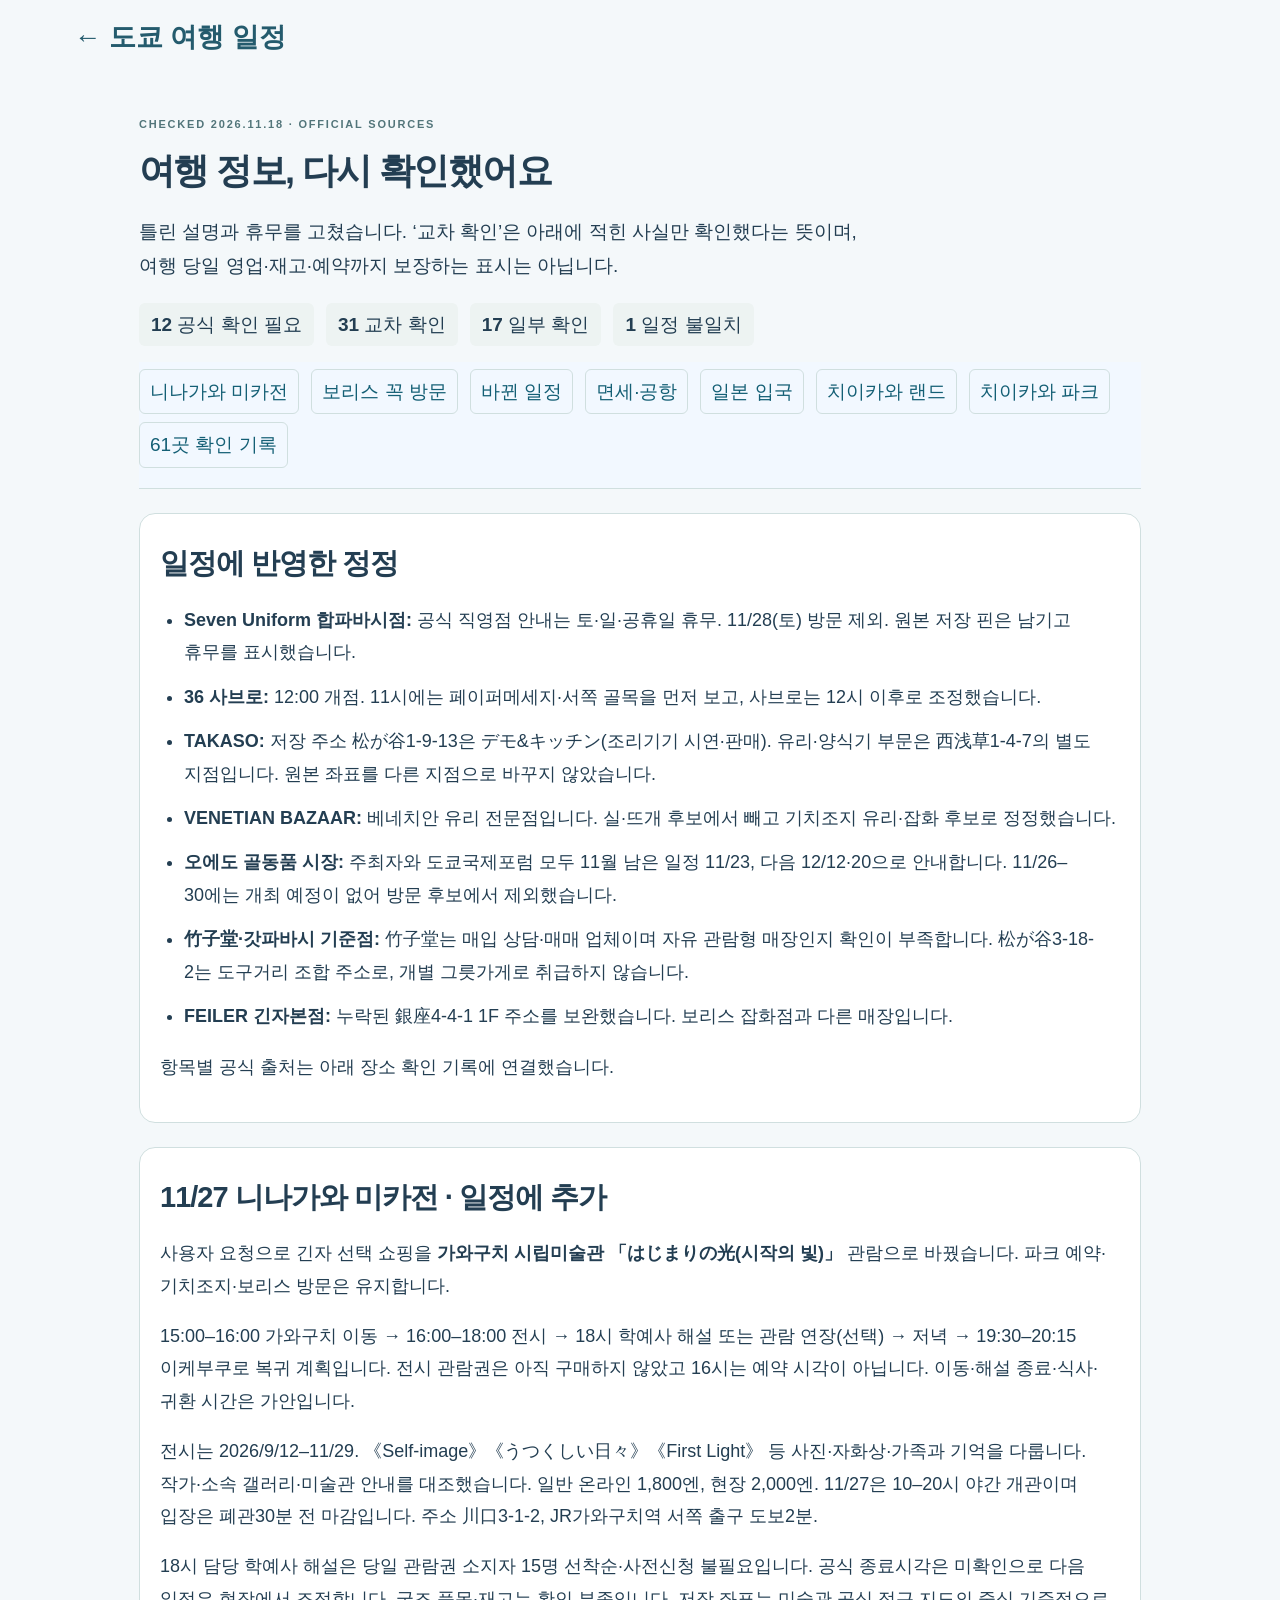
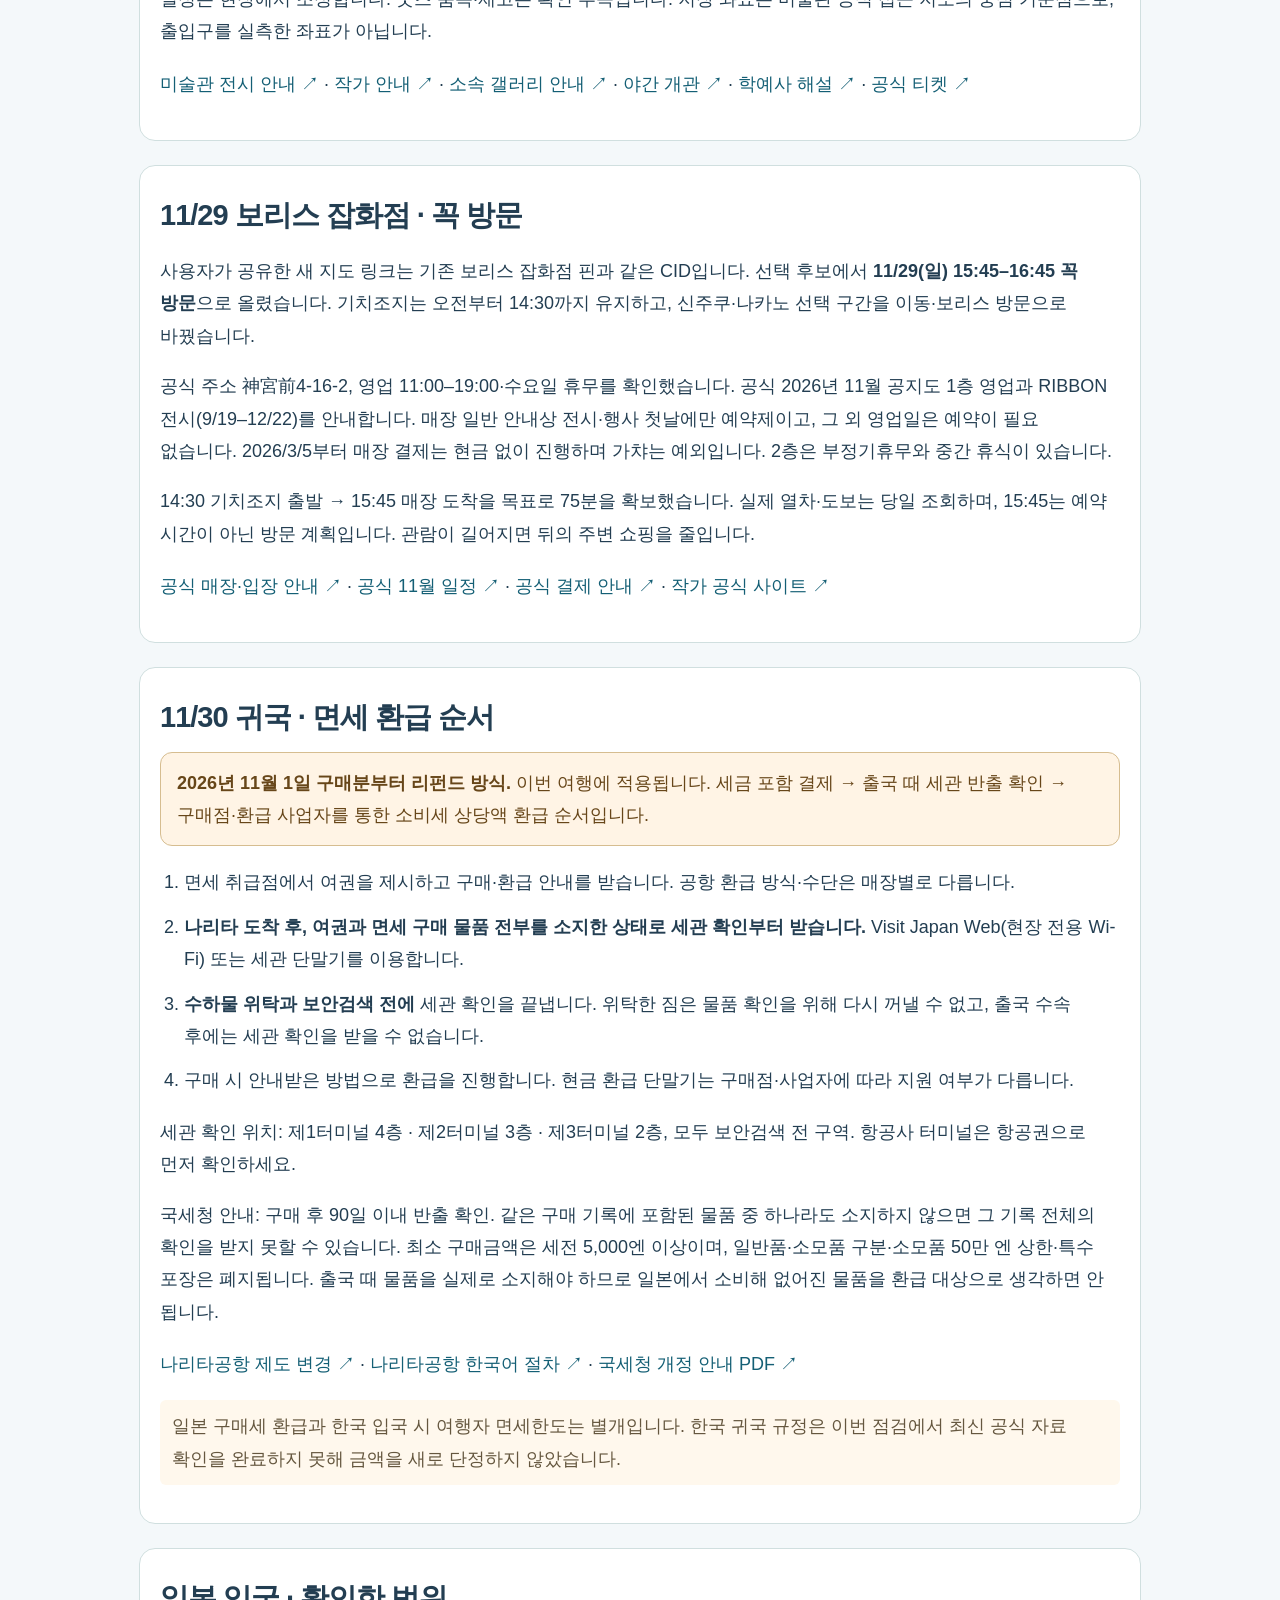
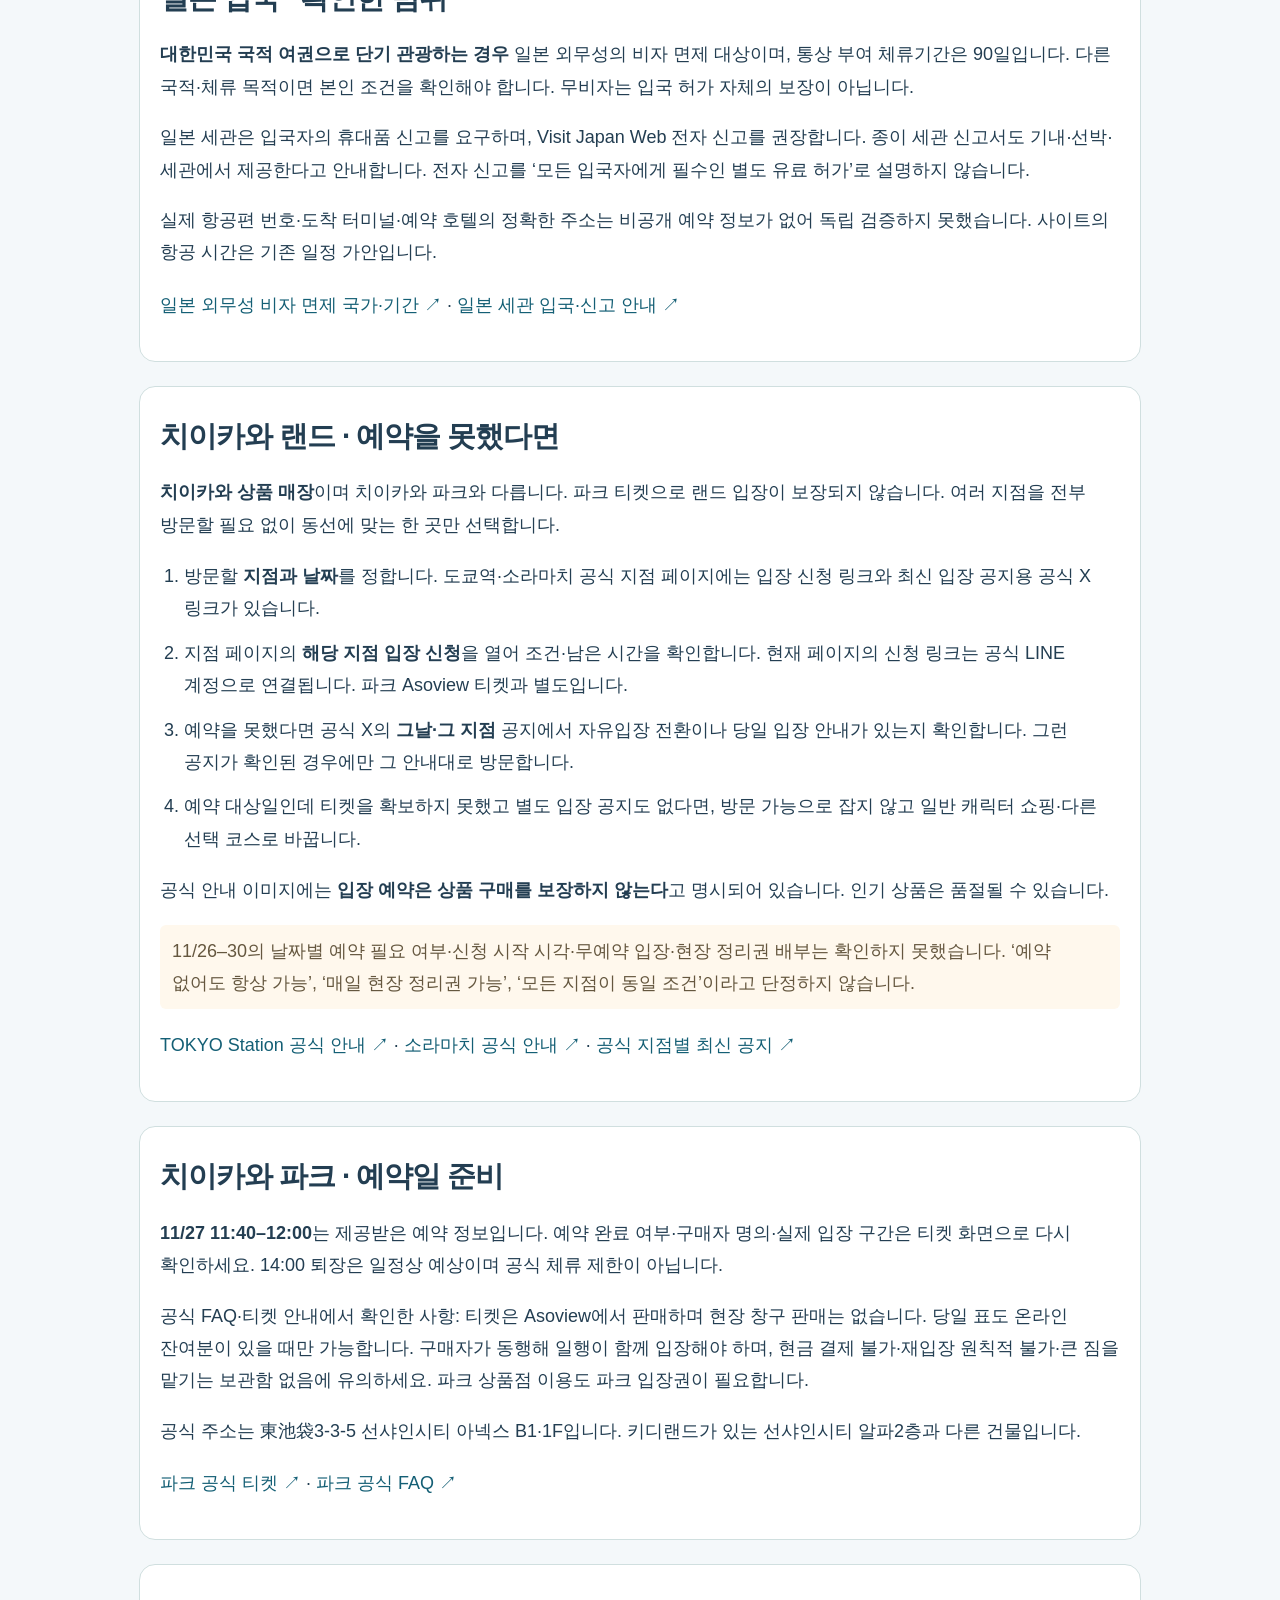
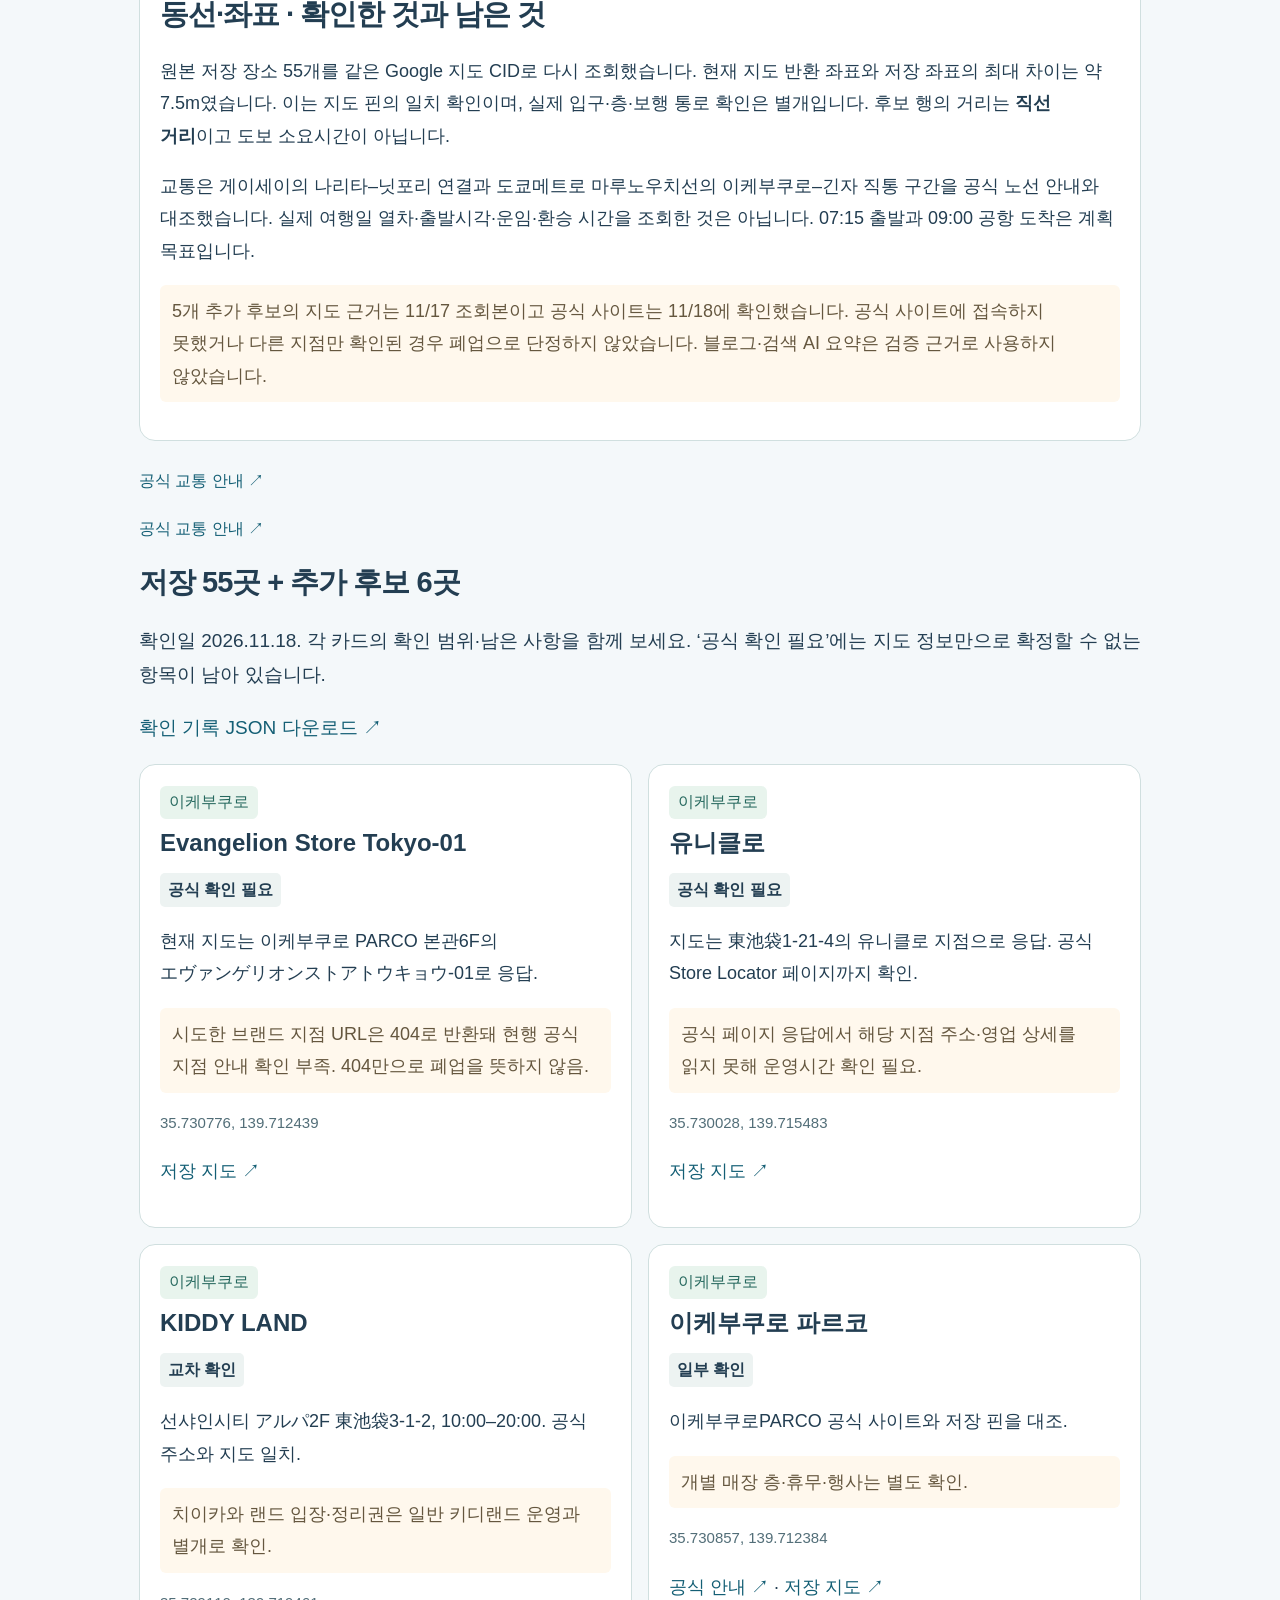
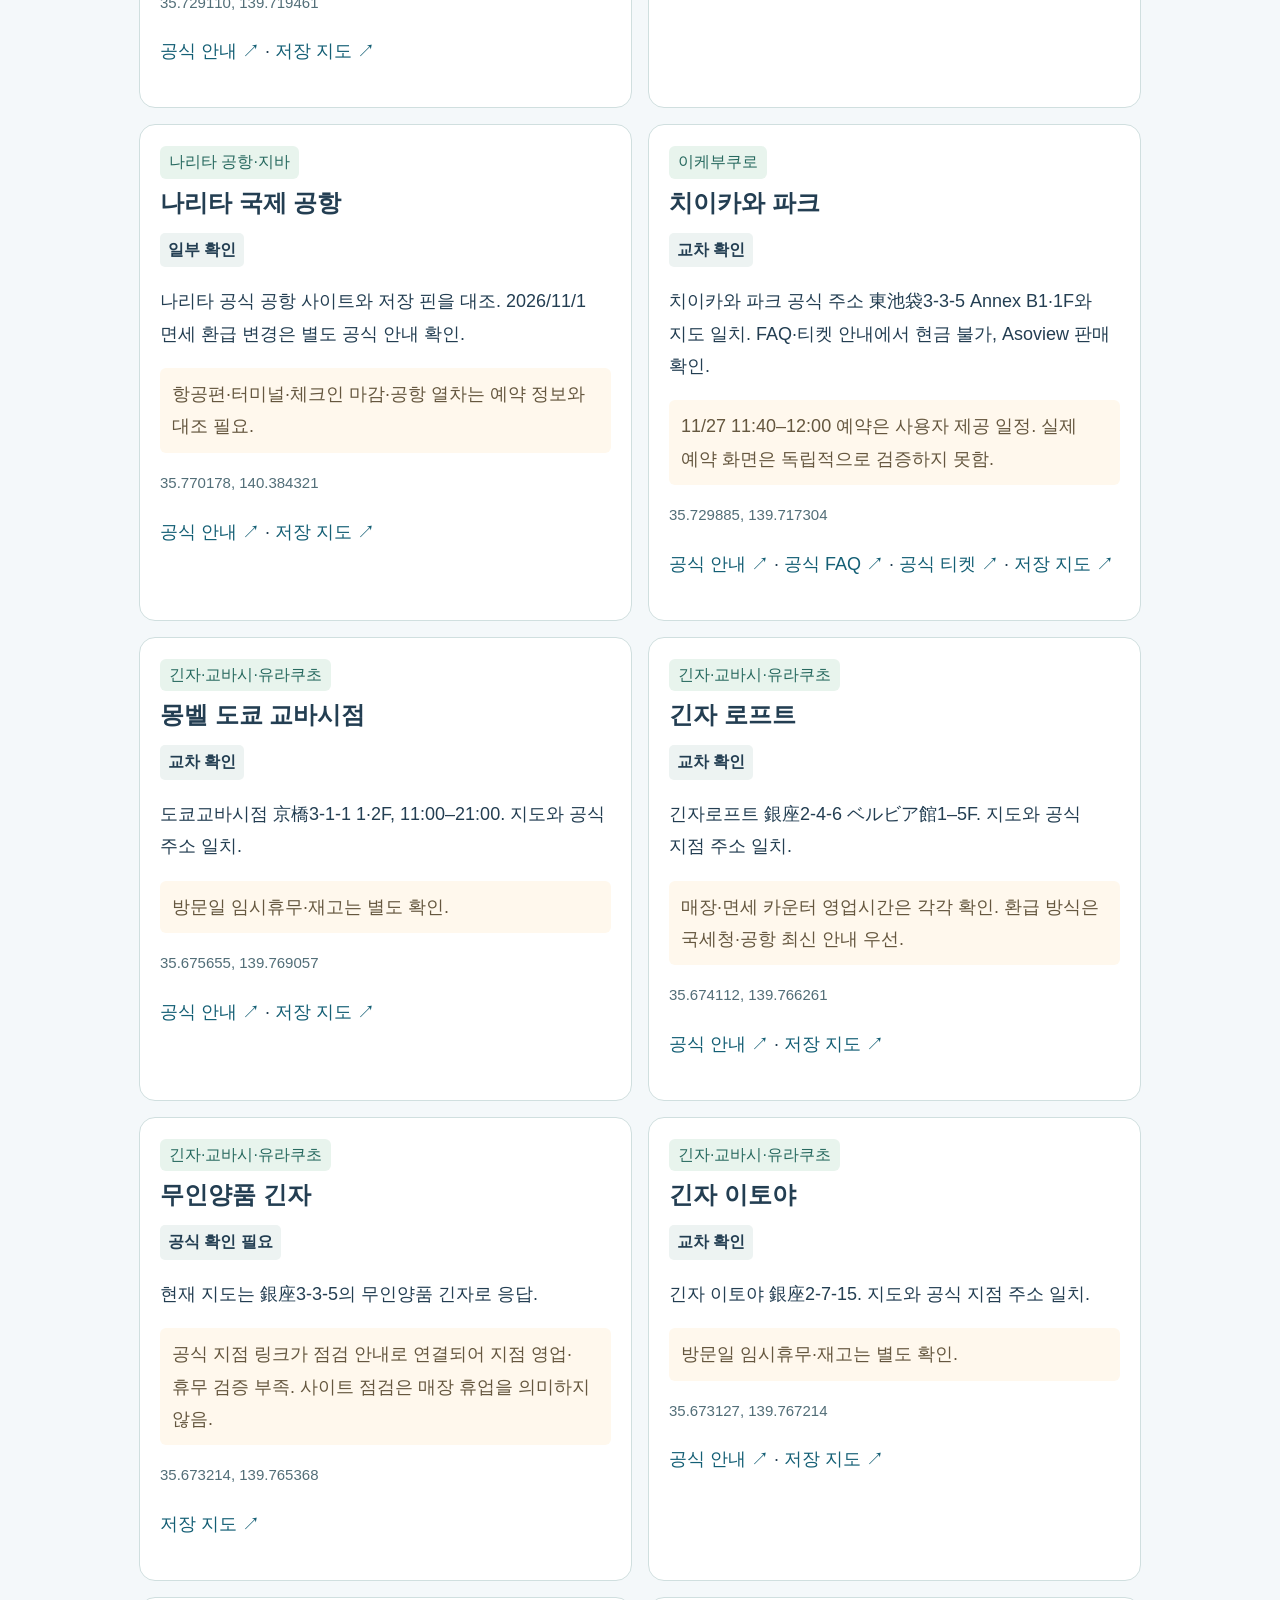
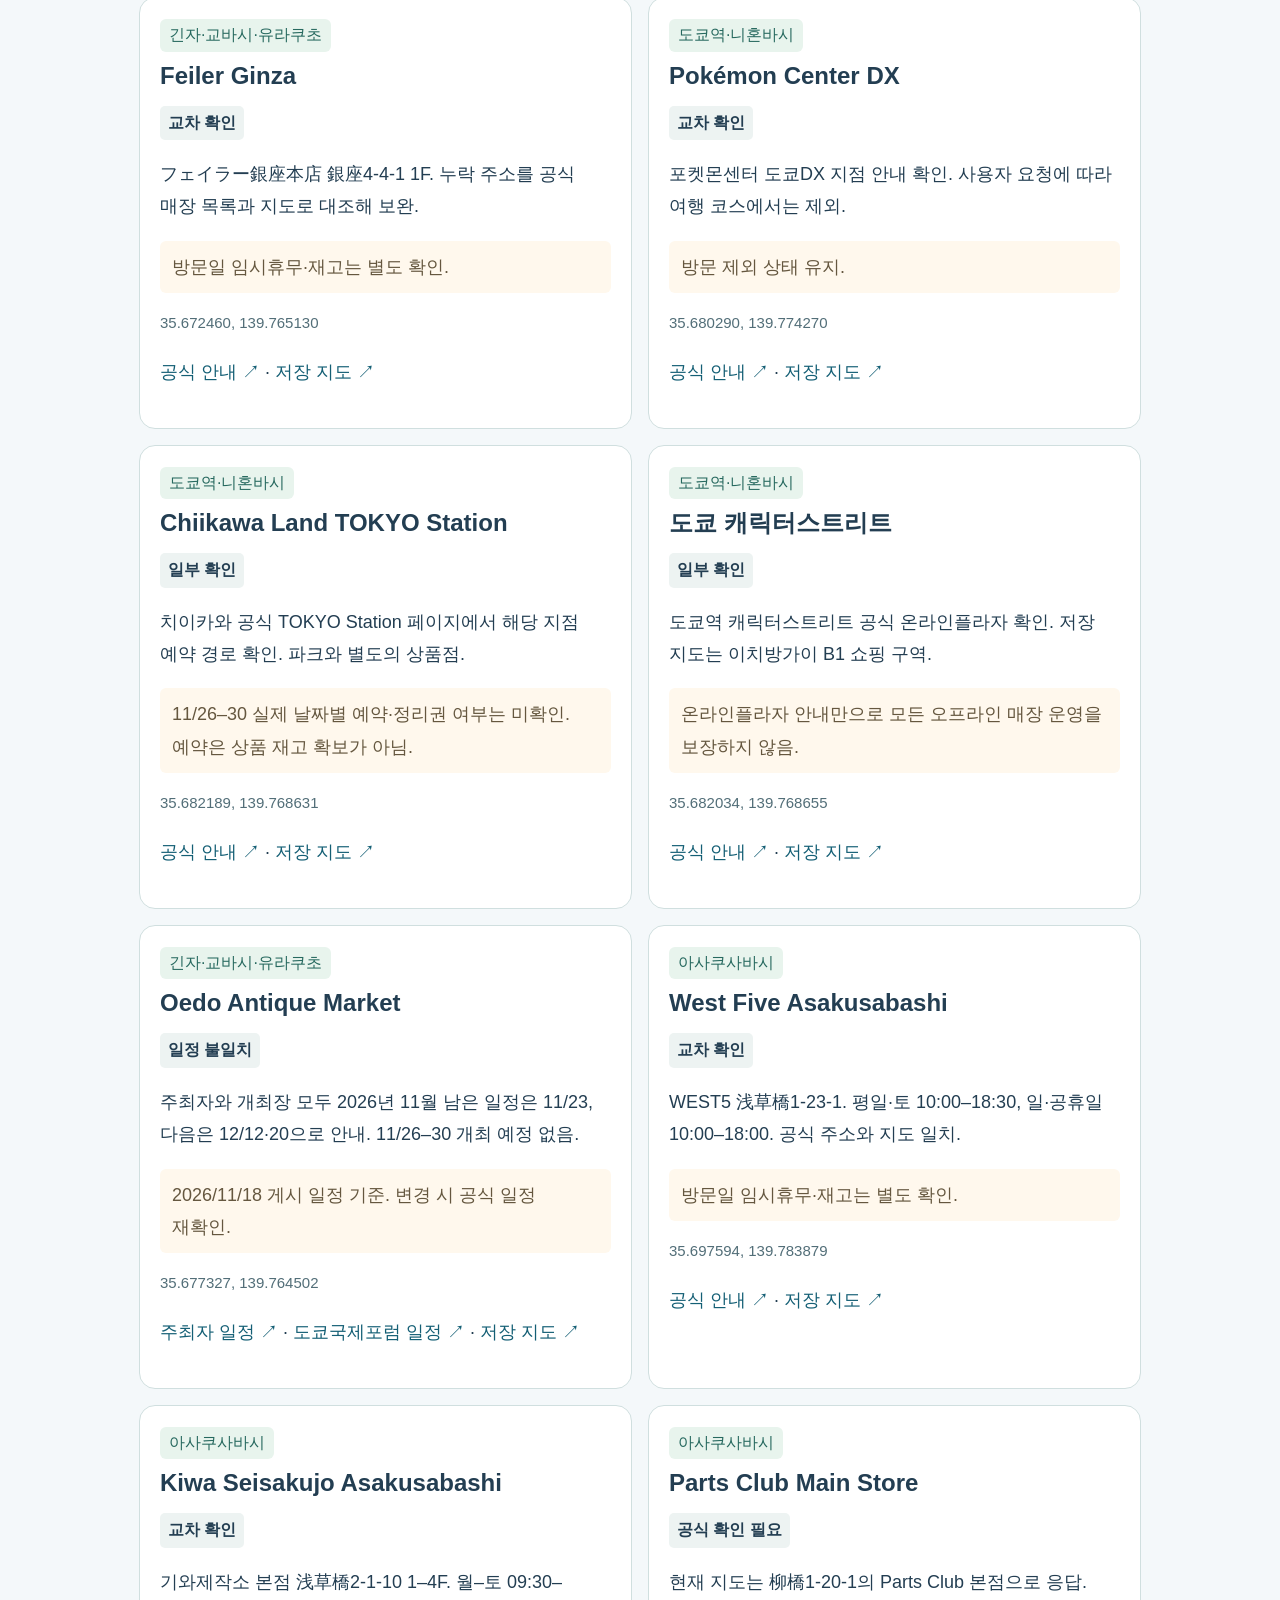
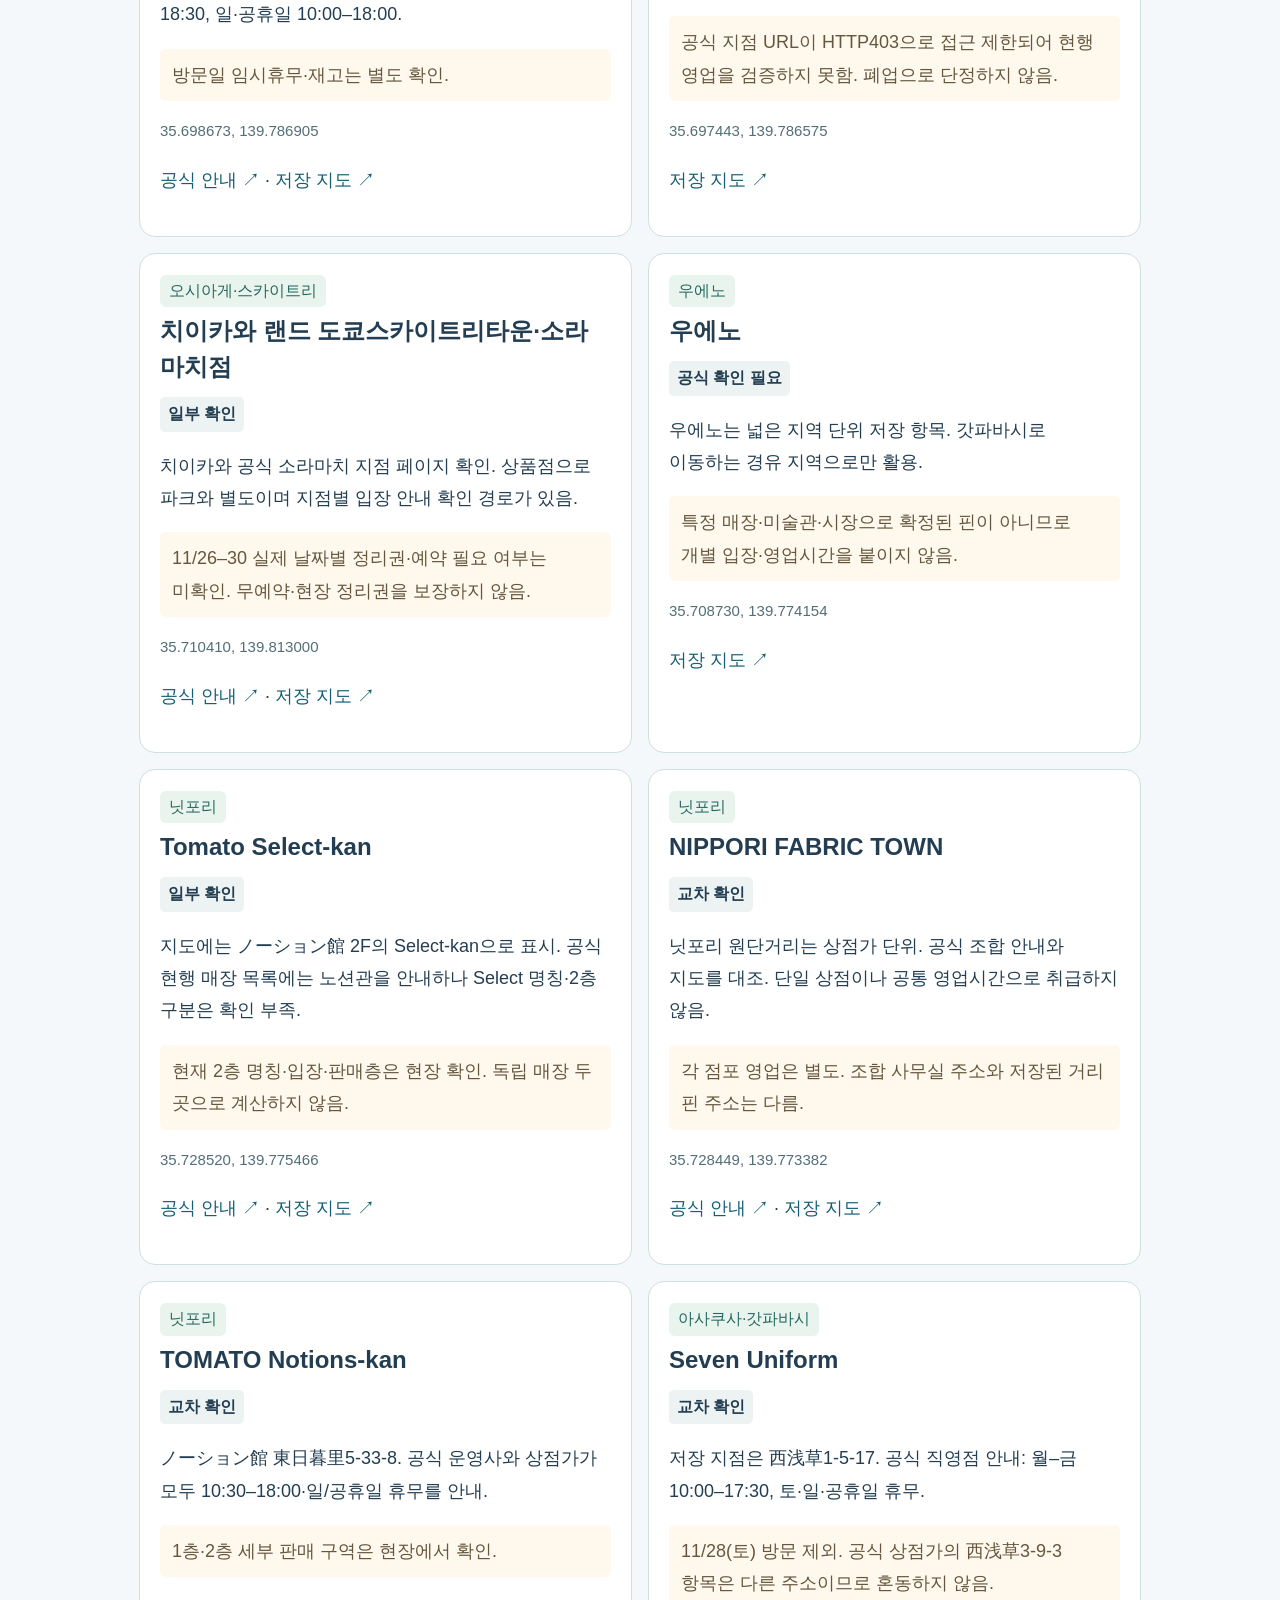
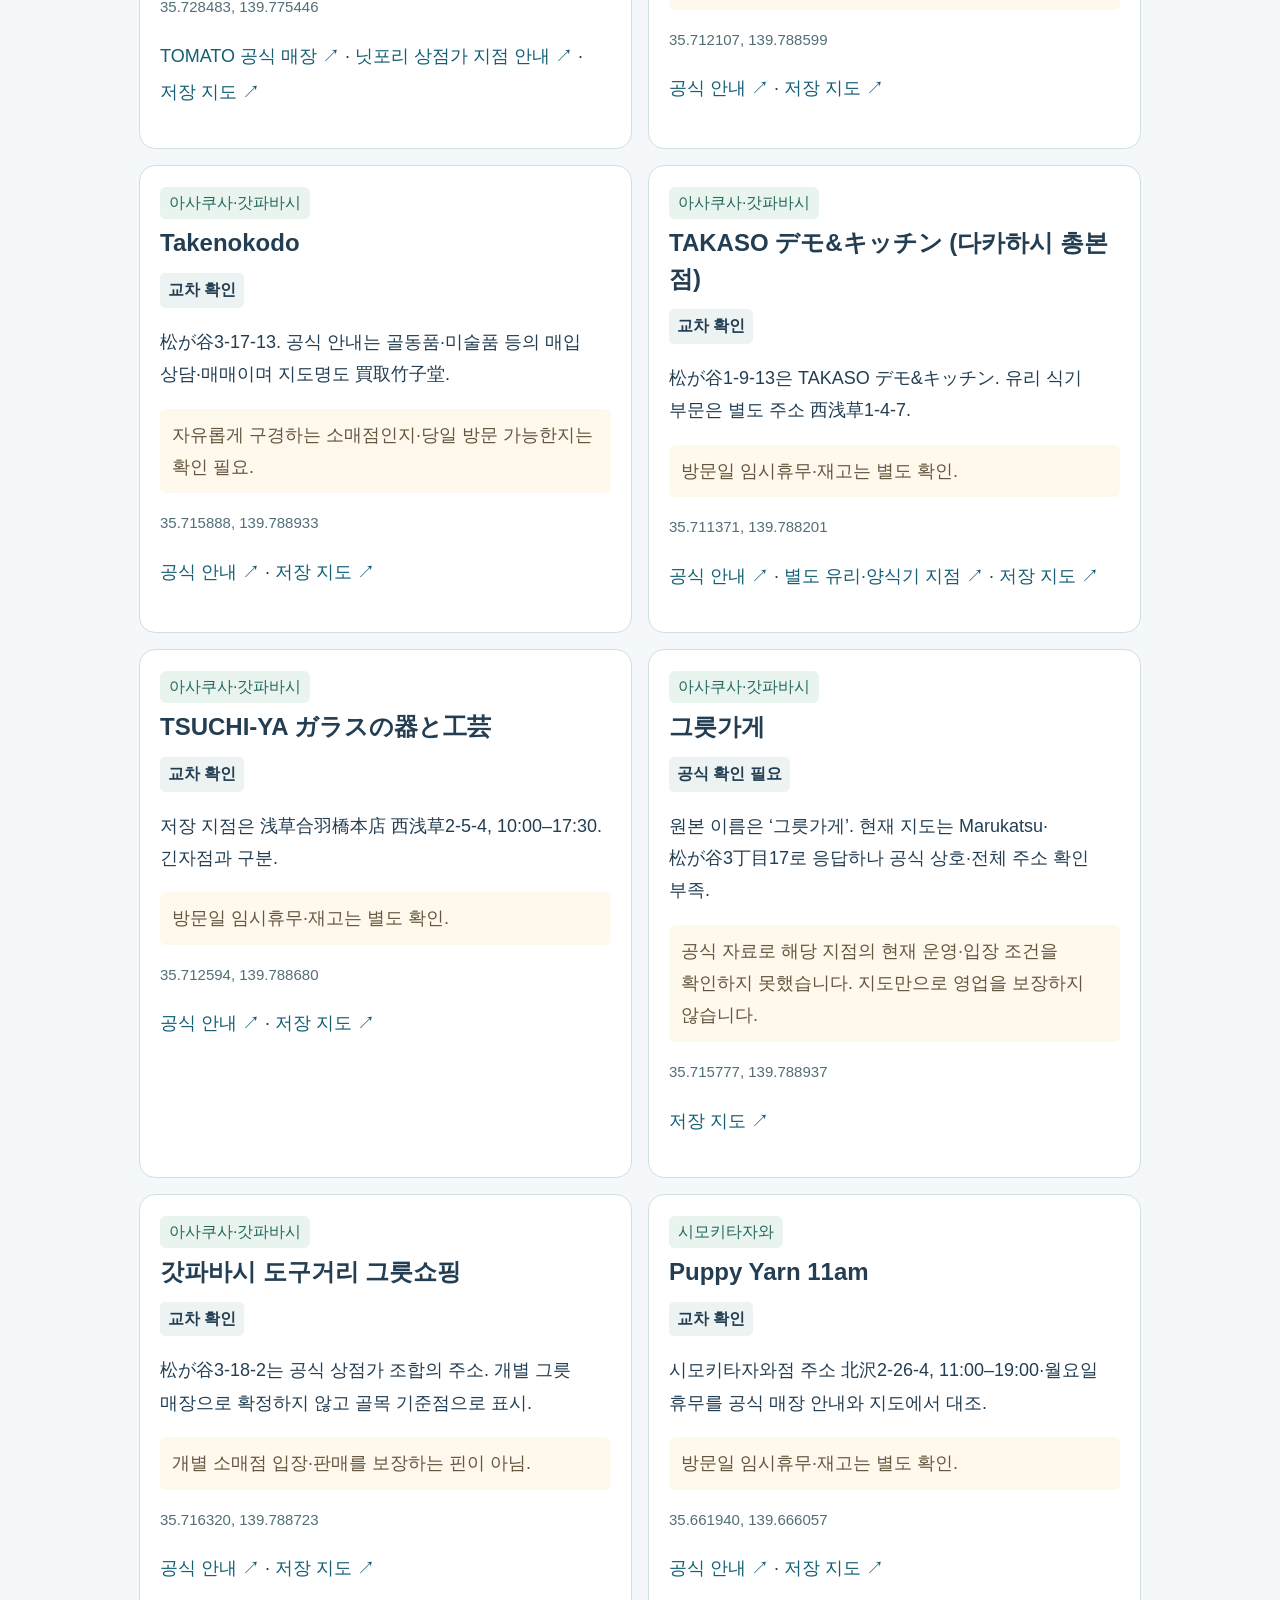
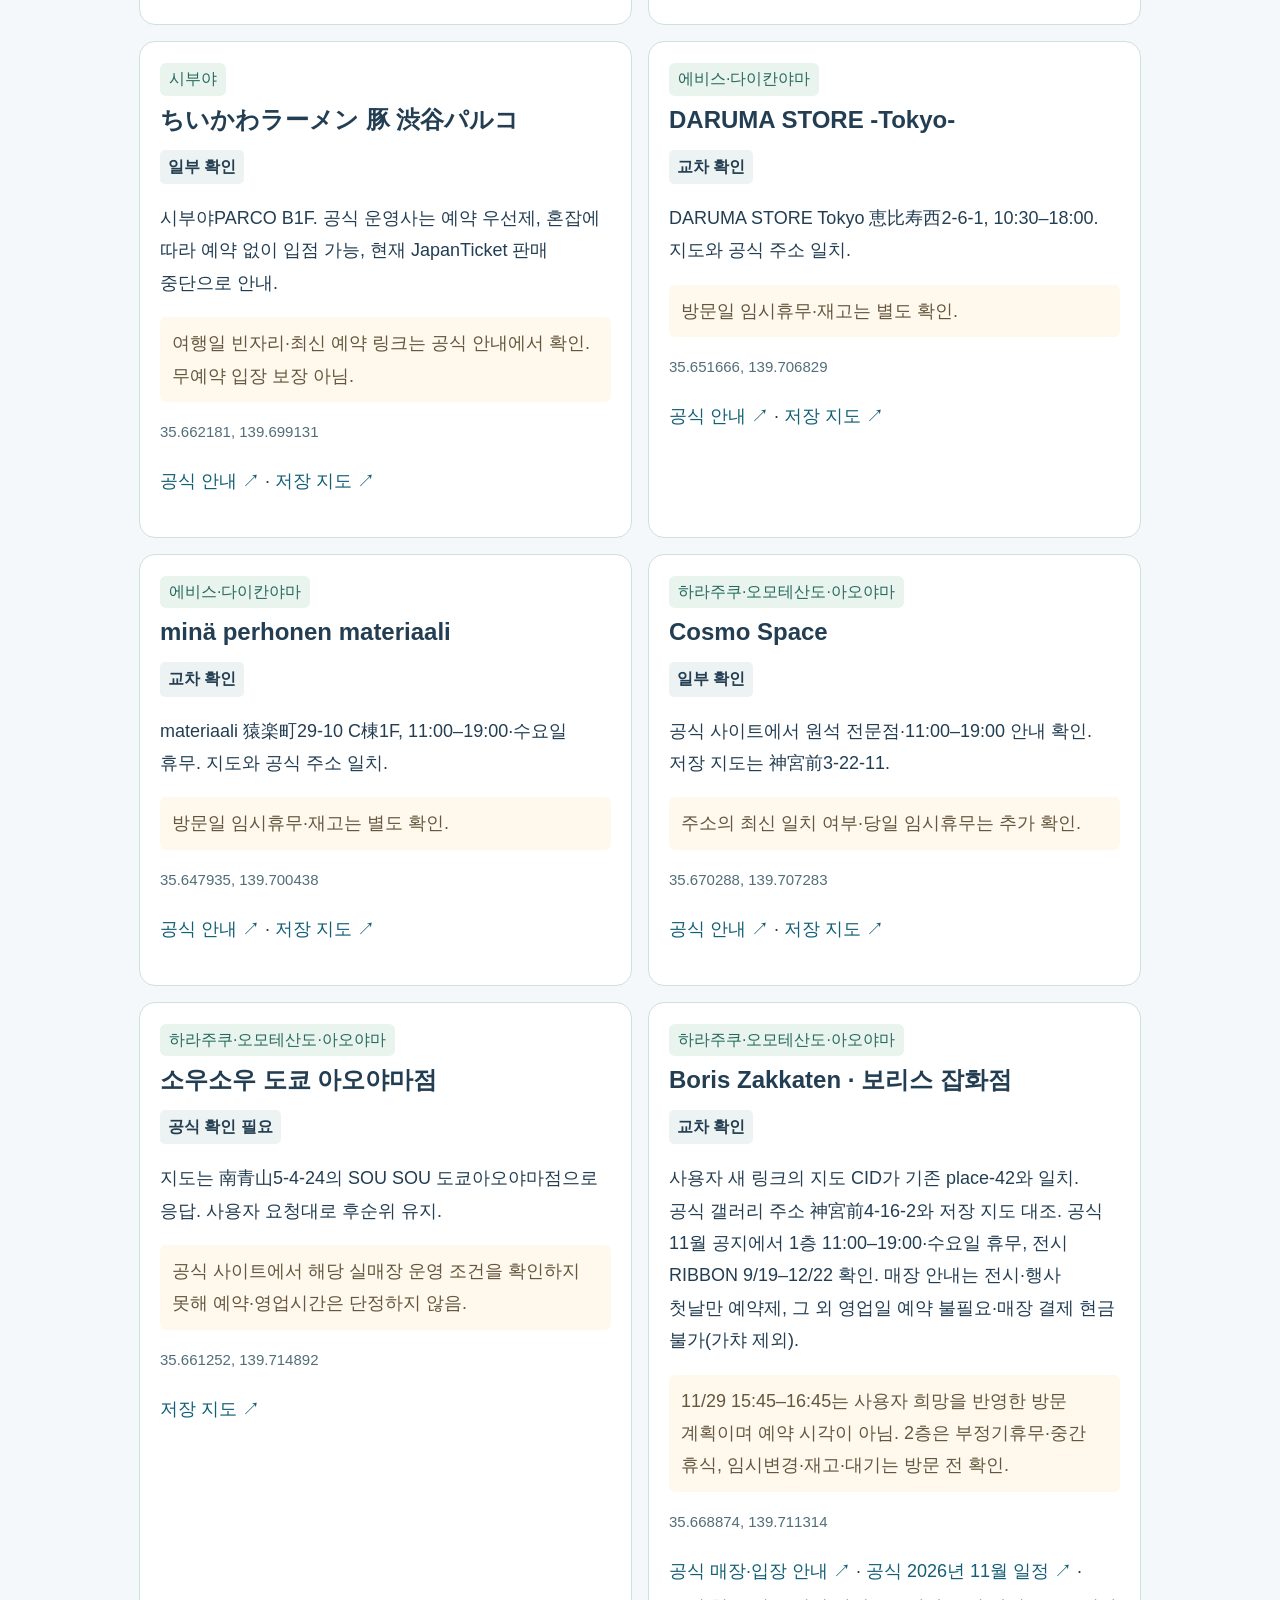
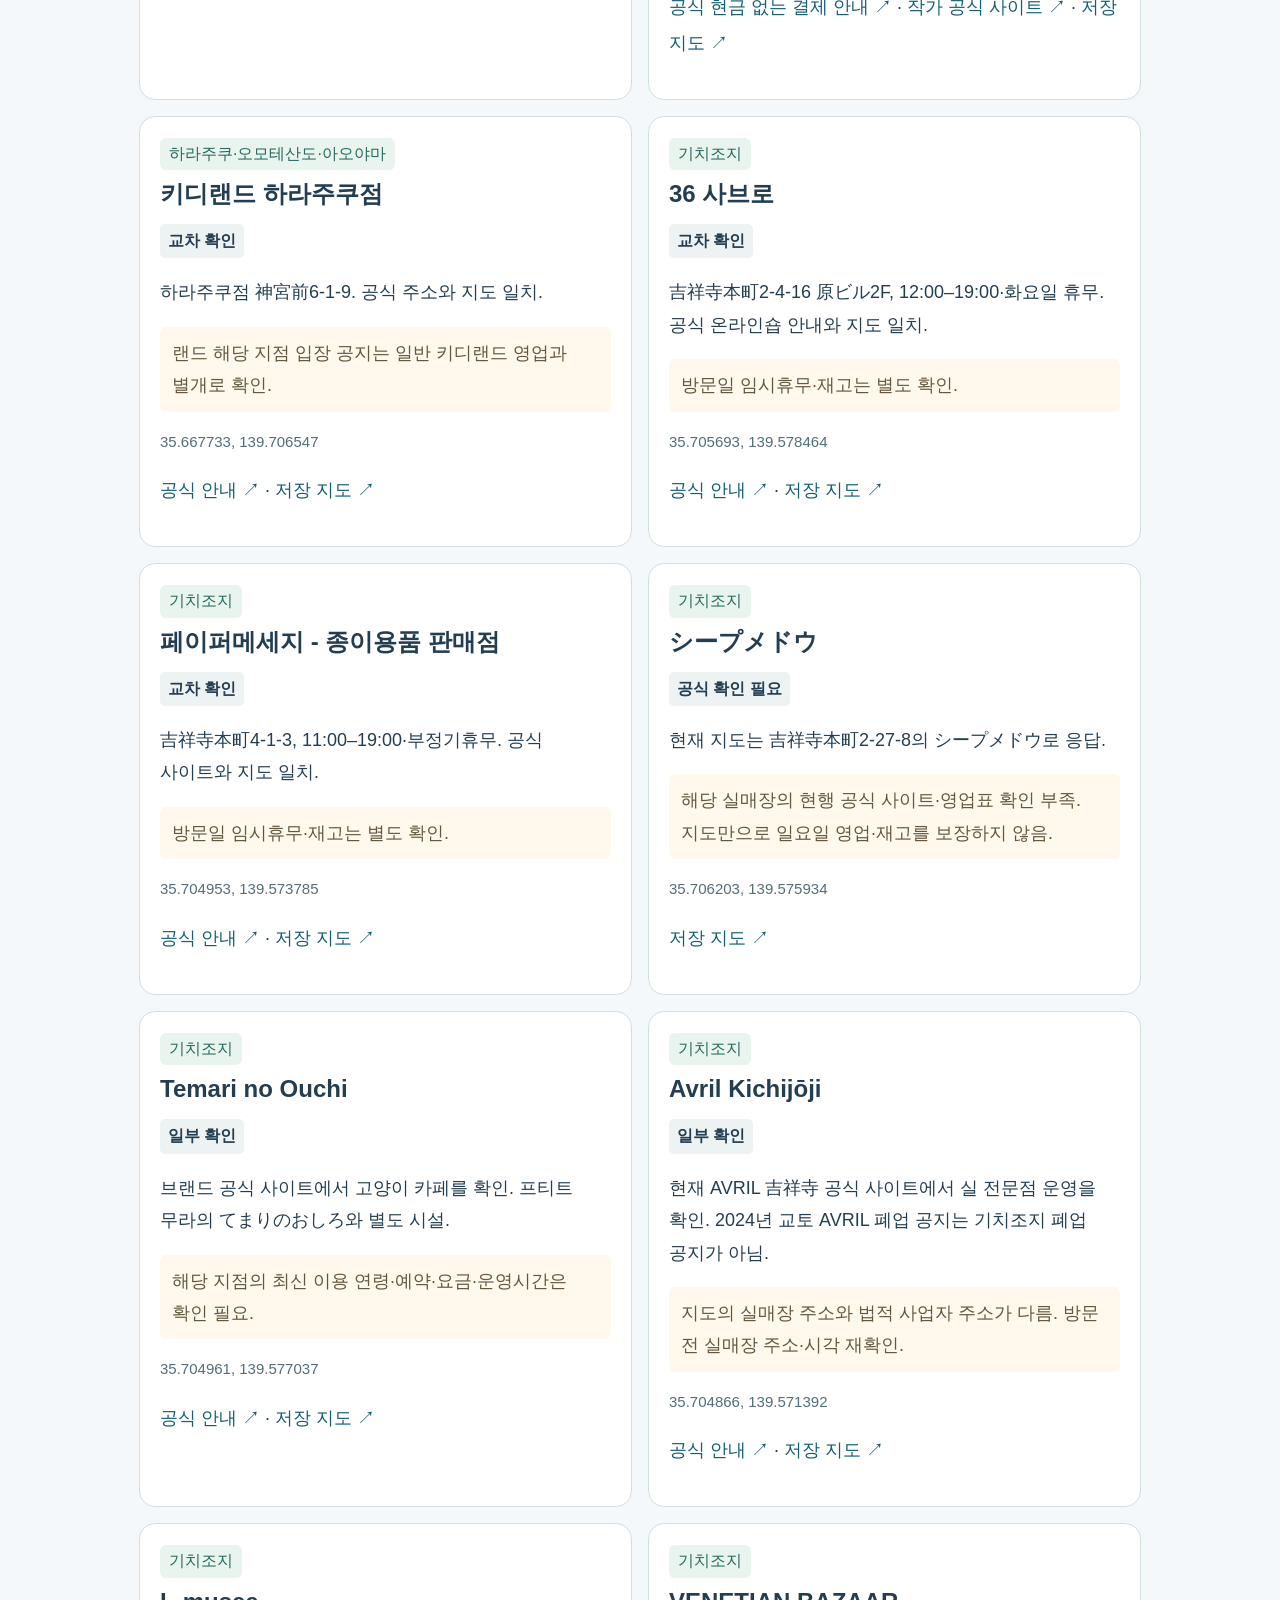
==== commit 0bd86377: "Add Ninagawa exhibition to Friday itinerary and save official visit guidance" ====
--- a/audit.html
+++ b/audit.html
@@ -1,4 +1,4 @@
-<!doctype html><html lang="ko"><head><meta charset="utf-8"><meta name="viewport" content="width=device-width,initial-scale=1"><meta name="theme-color" content="#f2f8ff"><meta name="description" content="2026.11.18 공식 자료와 지도로 교차 점검한 도쿄 여행 정보. 휴무·개점·면세 환급·치이카와 랜드와 파크·60개 장소 출처."><title>정보 확인 기록 | 도쿄 여행</title><link rel="stylesheet" href="style.css?v=20261118"><link rel="stylesheet" href="mobile.css?v=20261118-boris-r1"></head><body><a class="skip-link" href="#audit-content">확인 기록 바로 보기</a><header><a class="brand" href="./">← 도쿄 여행 일정</a></header><main id="audit-content" class="audit-page"><p class="eyebrow">CHECKED 2026.11.18 · OFFICIAL SOURCES</p><h1>여행 정보, 다시 확인했어요</h1><p class="audit-lead">틀린 설명과 휴무를 고쳤습니다. ‘교차 확인’은 아래에 적힌 사실만 확인했다는 뜻이며, 여행 당일 영업·재고·예약까지 보장하는 표시는 아닙니다.</p><div class="audit-counts"><span><b>12</b> 공식 확인 필요</span><span><b>30</b> 교차 확인</span><span><b>17</b> 일부 확인</span><span><b>1</b> 일정 불일치</span></div><nav class="audit-nav" aria-label="확인 기록 바로가기"><a href="#boris">보리스 꼭 방문</a><a href="#changes">바뀐 일정</a><a href="#tax-refund">면세·공항</a><a href="#entry">일본 입국</a><a href="#chiikawa-land">치이카와 랜드</a><a href="#chiikawa-park">치이카와 파크</a><a href="#all-places">60곳 확인 기록</a></nav><section class="panel audit-topic" id="changes"><h2>일정에 반영한 정정</h2><ul>
+<!doctype html><html lang="ko"><head><meta charset="utf-8"><meta name="viewport" content="width=device-width,initial-scale=1"><meta name="theme-color" content="#f2f8ff"><meta name="description" content="2026.11.18 공식 자료와 지도로 교차 점검한 도쿄 여행 정보. 휴무·개점·면세 환급·치이카와 랜드와 파크·61개 장소 출처."><title>정보 확인 기록 | 도쿄 여행</title><link rel="stylesheet" href="style.css?v=20261118"><link rel="stylesheet" href="mobile.css?v=20261118-ninagawa-r1"></head><body><a class="skip-link" href="#audit-content">확인 기록 바로 보기</a><header><a class="brand" href="./">← 도쿄 여행 일정</a></header><main id="audit-content" class="audit-page"><p class="eyebrow">CHECKED 2026.11.18 · OFFICIAL SOURCES</p><h1>여행 정보, 다시 확인했어요</h1><p class="audit-lead">틀린 설명과 휴무를 고쳤습니다. ‘교차 확인’은 아래에 적힌 사실만 확인했다는 뜻이며, 여행 당일 영업·재고·예약까지 보장하는 표시는 아닙니다.</p><div class="audit-counts"><span><b>12</b> 공식 확인 필요</span><span><b>31</b> 교차 확인</span><span><b>17</b> 일부 확인</span><span><b>1</b> 일정 불일치</span></div><nav class="audit-nav" aria-label="확인 기록 바로가기"><a href="#ninagawa">니나가와 미카전</a><a href="#boris">보리스 꼭 방문</a><a href="#changes">바뀐 일정</a><a href="#tax-refund">면세·공항</a><a href="#entry">일본 입국</a><a href="#chiikawa-land">치이카와 랜드</a><a href="#chiikawa-park">치이카와 파크</a><a href="#all-places">61곳 확인 기록</a></nav><section class="panel audit-topic" id="changes"><h2>일정에 반영한 정정</h2><ul>
 <li><strong>Seven Uniform 합파바시점:</strong> 공식 직영점 안내는 토·일·공휴일 휴무. 11/28(토) 방문 제외. 원본 저장 핀은 남기고 휴무를 표시했습니다.</li>
 <li><strong>36 사브로:</strong> 12:00 개점. 11시에는 페이퍼메세지·서쪽 골목을 먼저 보고, 사브로는 12시 이후로 조정했습니다.</li>
 <li><strong>TAKASO:</strong> 저장 주소 松が谷1-9-13은 デモ&キッチン(조리기기 시연·판매). 유리·양식기 부문은 西浅草1-4-7의 별도 지점입니다. 원본 좌표를 다른 지점으로 바꾸지 않았습니다.</li>
@@ -6,7 +6,7 @@
 <li><strong>오에도 골동품 시장:</strong> 주최자와 도쿄국제포럼 모두 11월 남은 일정 11/23, 다음 12/12·20으로 안내합니다. 11/26–30에는 개최 예정이 없어 방문 후보에서 제외했습니다.</li>
 <li><strong>竹子堂·갓파바시 기준점:</strong> 竹子堂는 매입 상담·매매 업체이며 자유 관람형 매장인지 확인이 부족합니다. 松が谷3-18-2는 도구거리 조합 주소로, 개별 그릇가게로 취급하지 않습니다.</li>
 <li><strong>FEILER 긴자본점:</strong> 누락된 銀座4-4-1 1F 주소를 보완했습니다. 보리스 잡화점과 다른 매장입니다.</li>
-</ul><p>항목별 공식 출처는 아래 장소 확인 기록에 연결했습니다.</p></section><section class="panel audit-topic" id="boris"><h2>11/29 보리스 잡화점 · 꼭 방문</h2><p>사용자가 공유한 새 지도 링크는 기존 보리스 잡화점 핀과 같은 CID입니다. 선택 후보에서 <strong>11/29(일) 15:45–16:45 꼭 방문</strong>으로 올렸습니다. 기치조지는 오전부터 14:30까지 유지하고, 신주쿠·나카노 선택 구간을 이동·보리스 방문으로 바꿨습니다.</p><p>공식 주소 神宮前4-16-2, 영업 11:00–19:00·수요일 휴무를 확인했습니다. 공식 2026년 11월 공지도 1층 영업과 RIBBON 전시(9/19–12/22)를 안내합니다. 매장 일반 안내상 전시·행사 첫날에만 예약제이고, 그 외 영업일은 예약이 필요 없습니다. 2026/3/5부터 매장 결제는 현금 없이 진행하며 가챠는 예외입니다. 2층은 부정기휴무와 중간 휴식이 있습니다.</p><p>14:30 기치조지 출발 → 15:45 매장 도착을 목표로 75분을 확보했습니다. 실제 열차·도보는 당일 조회하며, 15:45는 예약 시간이 아닌 방문 계획입니다. 관람이 길어지면 뒤의 주변 쇼핑을 줄입니다.</p><p class="audit-sources"><a href="https://gallery.higuchiyuko.tokyo/" target="_blank" rel="noopener">공식 매장·입장 안내 ↗</a> · <a href="https://gallery.higuchiyuko.tokyo/news/2026_11_schedule/" target="_blank" rel="noopener">공식 11월 일정 ↗</a> · <a href="https://gallery.higuchiyuko.tokyo/news/cashless/" target="_blank" rel="noopener">공식 결제 안내 ↗</a> · <a href="https://higuchiyuko.com/" target="_blank" rel="noopener">작가 공식 사이트 ↗</a></p></section><section class="panel audit-topic" id="tax-refund"><h2>11/30 귀국 · 면세 환급 순서</h2><p class="day-fact"><strong>2026년 11월 1일 구매분부터 리펀드 방식.</strong> 이번 여행에 적용됩니다. 세금 포함 결제 → 출국 때 세관 반출 확인 → 구매점·환급 사업자를 통한 소비세 상당액 환급 순서입니다.</p>
+</ul><p>항목별 공식 출처는 아래 장소 확인 기록에 연결했습니다.</p></section><section class="panel audit-topic" id="ninagawa"><h2>11/27 니나가와 미카전 · 일정에 추가</h2><p>사용자 요청으로 긴자 선택 쇼핑을 <strong>가와구치 시립미술관 「はじまりの光(시작의 빛)」</strong> 관람으로 바꿨습니다. 파크 예약·기치조지·보리스 방문은 유지합니다.</p><p>15:00–16:00 가와구치 이동 → 16:00–18:00 전시 → 18시 학예사 해설 또는 관람 연장(선택) → 저녁 → 19:30–20:15 이케부쿠로 복귀 계획입니다. 전시 관람권은 아직 구매하지 않았고 16시는 예약 시각이 아닙니다. 이동·해설 종료·식사·귀환 시간은 가안입니다.</p><p>전시는 2026/9/12–11/29. 《Self-image》《うつくしい日々》《First Light》 등 사진·자화상·가족과 기억을 다룹니다. 작가·소속 갤러리·미술관 안내를 대조했습니다. 일반 온라인 1,800엔, 현장 2,000엔. 11/27은 10–20시 야간 개관이며 입장은 폐관30분 전 마감입니다. 주소 川口3-1-2, JR가와구치역 서쪽 출구 도보2분.</p><p>18시 담당 학예사 해설은 당일 관람권 소지자 15명 선착순·사전신청 불필요입니다. 공식 종료시각은 미확인으로 다음 일정은 현장에서 조정합니다. 굿즈 품목·재고는 확인 부족입니다. 저장 좌표는 미술관 공식 접근 지도의 중심 기준점으로, 출입구를 실측한 좌표가 아닙니다.</p><p class="audit-sources"><a href="https://kawaguchi-moa.jp/exhibitions/1202/" target="_blank" rel="noopener">미술관 전시 안내 ↗</a> · <a href="https://mikaninagawa.com/museums/kawaguchi/" target="_blank" rel="noopener">작가 안내 ↗</a> · <a href="https://www.tomiokoyamagallery.com/exhibitions/ninagawa_kawaguchi_2026/" target="_blank" rel="noopener">소속 갤러리 안내 ↗</a> · <a href="https://kawaguchi-moa.jp/news/1370/" target="_blank" rel="noopener">야간 개관 ↗</a> · <a href="https://kawaguchi-moa.jp/news/1516/" target="_blank" rel="noopener">학예사 해설 ↗</a> · <a href="https://kawaguchi-moa.axess.shop/ja/Products/Tickets/" target="_blank" rel="noopener">공식 티켓 ↗</a></p></section><section class="panel audit-topic" id="boris"><h2>11/29 보리스 잡화점 · 꼭 방문</h2><p>사용자가 공유한 새 지도 링크는 기존 보리스 잡화점 핀과 같은 CID입니다. 선택 후보에서 <strong>11/29(일) 15:45–16:45 꼭 방문</strong>으로 올렸습니다. 기치조지는 오전부터 14:30까지 유지하고, 신주쿠·나카노 선택 구간을 이동·보리스 방문으로 바꿨습니다.</p><p>공식 주소 神宮前4-16-2, 영업 11:00–19:00·수요일 휴무를 확인했습니다. 공식 2026년 11월 공지도 1층 영업과 RIBBON 전시(9/19–12/22)를 안내합니다. 매장 일반 안내상 전시·행사 첫날에만 예약제이고, 그 외 영업일은 예약이 필요 없습니다. 2026/3/5부터 매장 결제는 현금 없이 진행하며 가챠는 예외입니다. 2층은 부정기휴무와 중간 휴식이 있습니다.</p><p>14:30 기치조지 출발 → 15:45 매장 도착을 목표로 75분을 확보했습니다. 실제 열차·도보는 당일 조회하며, 15:45는 예약 시간이 아닌 방문 계획입니다. 관람이 길어지면 뒤의 주변 쇼핑을 줄입니다.</p><p class="audit-sources"><a href="https://gallery.higuchiyuko.tokyo/" target="_blank" rel="noopener">공식 매장·입장 안내 ↗</a> · <a href="https://gallery.higuchiyuko.tokyo/news/2026_11_schedule/" target="_blank" rel="noopener">공식 11월 일정 ↗</a> · <a href="https://gallery.higuchiyuko.tokyo/news/cashless/" target="_blank" rel="noopener">공식 결제 안내 ↗</a> · <a href="https://higuchiyuko.com/" target="_blank" rel="noopener">작가 공식 사이트 ↗</a></p></section><section class="panel audit-topic" id="tax-refund"><h2>11/30 귀국 · 면세 환급 순서</h2><p class="day-fact"><strong>2026년 11월 1일 구매분부터 리펀드 방식.</strong> 이번 여행에 적용됩니다. 세금 포함 결제 → 출국 때 세관 반출 확인 → 구매점·환급 사업자를 통한 소비세 상당액 환급 순서입니다.</p>
 <ol><li>면세 취급점에서 여권을 제시하고 구매·환급 안내를 받습니다. 공항 환급 방식·수단은 매장별로 다릅니다.</li>
 <li><strong>나리타 도착 후, 여권과 면세 구매 물품 전부를 소지한 상태로 세관 확인부터 받습니다.</strong> Visit Japan Web(현장 전용 Wi-Fi) 또는 세관 단말기를 이용합니다.</li>
 <li><strong>수하물 위탁과 보안검색 전에</strong> 세관 확인을 끝냅니다. 위탁한 짐은 물품 확인을 위해 다시 꺼낼 수 없고, 출국 수속 후에는 세관 확인을 받을 수 없습니다.</li>
@@ -26,4 +26,4 @@
 <p>공식 FAQ·티켓 안내에서 확인한 사항: 티켓은 Asoview에서 판매하며 현장 창구 판매는 없습니다. 당일 표도 온라인 잔여분이 있을 때만 가능합니다. 구매자가 동행해 일행이 함께 입장해야 하며, 현금 결제 불가·재입장 원칙적 불가·큰 짐을 맡기는 보관함 없음에 유의하세요. 파크 상품점 이용도 파크 입장권이 필요합니다.</p>
 <p>공식 주소는 東池袋3-3-5 선샤인시티 아넥스 B1·1F입니다. 키디랜드가 있는 선샤인시티 알파2층과 다른 건물입니다.</p><p class="audit-sources"><a href="https://chiikawapark-tokyo.jp/ticket/" target="_blank" rel="noopener">파크 공식 티켓 ↗</a> · <a href="https://chiikawapark-tokyo.jp/faq/" target="_blank" rel="noopener">파크 공식 FAQ ↗</a></p></section><section class="panel audit-topic" id="transport"><h2>동선·좌표 · 확인한 것과 남은 것</h2><p>원본 저장 장소 55개를 같은 Google 지도 CID로 다시 조회했습니다. 현재 지도 반환 좌표와 저장 좌표의 최대 차이는 약 7.5m였습니다. 이는 지도 핀의 일치 확인이며, 실제 입구·층·보행 통로 확인은 별개입니다. 후보 행의 거리는 <strong>직선 거리</strong>이고 도보 소요시간이 아닙니다.</p>
 <p>교통은 게이세이의 나리타–닛포리 연결과 도쿄메트로 마루노우치선의 이케부쿠로–긴자 직통 구간을 공식 노선 안내와 대조했습니다. 실제 여행일 열차·출발시각·운임·환승 시간을 조회한 것은 아닙니다. 07:15 출발과 09:00 공항 도착은 계획 목표입니다.</p>
-<p class="audit-remaining">5개 추가 후보의 지도 근거는 11/17 조회본이고 공식 사이트는 11/18에 확인했습니다. 공식 사이트에 접속하지 못했거나 다른 지점만 확인된 경우 폐업으로 단정하지 않았습니다. 블로그·검색 AI 요약은 검증 근거로 사용하지 않았습니다.</p></section><p class="audit-sources"><a href="https://www.keisei.co.jp/keisei/tetudou/skyliner/jp/index.php" target="_blank" rel="noopener">공식 교통 안내 ↗</a></p><p class="audit-sources"><a href="https://www.tokyometro.jp/lang_kr/station/line_marunouchi/index.html" target="_blank" rel="noopener">공식 교통 안내 ↗</a></p><section id="all-places"><h2>저장 55곳 + 추가 후보 5곳</h2><p>확인일 2026.11.18. 각 카드의 확인 범위·남은 사항을 함께 보세요. ‘공식 확인 필요’에는 지도 정보만으로 확정할 수 없는 항목이 남아 있습니다.</p><p><a href="audit-data.json" target="_blank" rel="noopener">확인 기록 JSON 다운로드 ↗</a></p><div class="audit-places"><article class="panel audit-place" id="place-3"><span class="place-area">이케부쿠로</span><h3>Evangelion Store Tokyo-01</h3><strong class="audit-level">공식 확인 필요</strong><p>현재 지도는 이케부쿠로 PARCO 본관6F의 エヴァンゲリオンストアトウキョウ-01로 응답.</p><p class="audit-remaining">시도한 브랜드 지점 URL은 404로 반환돼 현행 공식 지점 안내 확인 부족. 404만으로 폐업을 뜻하지 않음.</p><small class="place-coordinates">35.730776, 139.712439</small><p class="audit-sources"><a href="https://www.google.com/maps?cid=8298772091744559483" target="_blank" rel="noopener">저장 지도 ↗</a></p></article><article class="panel audit-place" id="place-7"><span class="place-area">이케부쿠로</span><h3>유니클로</h3><strong class="audit-level">공식 확인 필요</strong><p>지도는 東池袋1-21-4의 유니클로 지점으로 응답. 공식 Store Locator 페이지까지 확인.</p><p class="audit-remaining">공식 페이지 응답에서 해당 지점 주소·영업 상세를 읽지 못해 운영시간 확인 필요.</p><small class="place-coordinates">35.730028, 139.715483</small><p class="audit-sources"><a href="https://www.google.com/maps?cid=9343123237379285295" target="_blank" rel="noopener">저장 지도 ↗</a></p></article><article class="panel audit-place" id="place-47"><span class="place-area">이케부쿠로</span><h3>KIDDY LAND</h3><strong class="audit-level">교차 확인</strong><p>선샤인시티 アルパ2F 東池袋3-1-2, 10:00–20:00. 공식 주소와 지도 일치.</p><p class="audit-remaining">치이카와 랜드 입장·정리권은 일반 키디랜드 운영과 별개로 확인.</p><small class="place-coordinates">35.729110, 139.719461</small><p class="audit-sources"><a href="https://www.kiddyland.co.jp/shoplist/ikebukuro_sunshine/" target="_blank" rel="noopener">공식 안내 ↗</a> · <a href="https://www.google.com/maps?cid=12236781073094397083" target="_blank" rel="noopener">저장 지도 ↗</a></p></article><article class="panel audit-place" id="place-49"><span class="place-area">이케부쿠로</span><h3>이케부쿠로 파르코</h3><strong class="audit-level">일부 확인</strong><p>이케부쿠로PARCO 공식 사이트와 저장 핀을 대조.</p><p class="audit-remaining">개별 매장 층·휴무·행사는 별도 확인.</p><small class="place-coordinates">35.730857, 139.712384</small><p class="audit-sources"><a href="https://ikebukuro.parco.jp/" target="_blank" rel="noopener">공식 안내 ↗</a> · <a href="https://www.google.com/maps?cid=17630143392211855215" target="_blank" rel="noopener">저장 지도 ↗</a></p></article><article class="panel audit-place" id="place-54"><span class="place-area">나리타 공항·지바</span><h3>나리타 국제 공항</h3><strong class="audit-level">일부 확인</strong><p>나리타 공식 공항 사이트와 저장 핀을 대조. 2026/11/1 면세 환급 변경은 별도 공식 안내 확인.</p><p class="audit-remaining">항공편·터미널·체크인 마감·공항 열차는 예약 정보와 대조 필요.</p><small class="place-coordinates">35.770178, 140.384321</small><p class="audit-sources"><a href="https://www.narita-airport.jp/ja/" target="_blank" rel="noopener">공식 안내 ↗</a> · <a href="https://www.google.com/maps?cid=15379275550635268769" target="_blank" rel="noopener">저장 지도 ↗</a></p></article><article class="panel audit-place" id="place-55"><span class="place-area">이케부쿠로</span><h3>치이카와 파크</h3><strong class="audit-level">교차 확인</strong><p>치이카와 파크 공식 주소 東池袋3-3-5 Annex B1·1F와 지도 일치. FAQ·티켓 안내에서 현금 불가, Asoview 판매 확인.</p><p class="audit-remaining">11/27 11:40–12:00 예약은 사용자 제공 일정. 실제 예약 화면은 독립적으로 검증하지 못함.</p><small class="place-coordinates">35.729885, 139.717304</small><p class="audit-sources"><a href="https://chiikawapark-tokyo.jp/" target="_blank" rel="noopener">공식 안내 ↗</a> · <a href="https://chiikawapark-tokyo.jp/faq/" target="_blank" rel="noopener">공식 FAQ ↗</a> · <a href="https://chiikawapark-tokyo.jp/ticket/" target="_blank" rel="noopener">공식 티켓 ↗</a> · <a href="https://www.google.com/maps?cid=14155347735030942810" target="_blank" rel="noopener">저장 지도 ↗</a></p></article><article class="panel audit-place" id="place-11"><span class="place-area">긴자·교바시·유라쿠초</span><h3>몽벨 도쿄 교바시점</h3><strong class="audit-level">교차 확인</strong><p>도쿄교바시점 京橋3-1-1 1·2F, 11:00–21:00. 지도와 공식 주소 일치.</p><p class="audit-remaining">방문일 임시휴무·재고는 별도 확인.</p><small class="place-coordinates">35.675655, 139.769057</small><p class="audit-sources"><a href="https://store.montbell.jp/search/shopinfo/?shop_no=678502" target="_blank" rel="noopener">공식 안내 ↗</a> · <a href="https://www.google.com/maps?cid=18111296058751286170" target="_blank" rel="noopener">저장 지도 ↗</a></p></article><article class="panel audit-place" id="place-33"><span class="place-area">긴자·교바시·유라쿠초</span><h3>긴자 로프트</h3><strong class="audit-level">교차 확인</strong><p>긴자로프트 銀座2-4-6 ベルビア館1–5F. 지도와 공식 지점 주소 일치.</p><p class="audit-remaining">매장·면세 카운터 영업시간은 각각 확인. 환급 방식은 국세청·공항 최신 안내 우선.</p><small class="place-coordinates">35.674112, 139.766261</small><p class="audit-sources"><a href="https://www.loft.co.jp/ginzaloft/" target="_blank" rel="noopener">공식 안내 ↗</a> · <a href="https://www.google.com/maps?cid=3620508382511668300" target="_blank" rel="noopener">저장 지도 ↗</a></p></article><article class="panel audit-place" id="place-34"><span class="place-area">긴자·교바시·유라쿠초</span><h3>무인양품 긴자</h3><strong class="audit-level">공식 확인 필요</strong><p>현재 지도는 銀座3-3-5의 무인양품 긴자로 응답.</p><p class="audit-remaining">공식 지점 링크가 점검 안내로 연결되어 지점 영업·휴무 검증 부족. 사이트 점검은 매장 휴업을 의미하지 않음.</p><small class="place-coordinates">35.673214, 139.765368</small><p class="audit-sources"><a href="https://www.google.com/maps?cid=771702428473144825" target="_blank" rel="noopener">저장 지도 ↗</a></p></article><article class="panel audit-place" id="place-35"><span class="place-area">긴자·교바시·유라쿠초</span><h3>긴자 이토야</h3><strong class="audit-level">교차 확인</strong><p>긴자 이토야 銀座2-7-15. 지도와 공식 지점 주소 일치.</p><p class="audit-remaining">방문일 임시휴무·재고는 별도 확인.</p><small class="place-coordinates">35.673127, 139.767214</small><p class="audit-sources"><a href="https://www.ito-ya.co.jp/ginza/" target="_blank" rel="noopener">공식 안내 ↗</a> · <a href="https://www.google.com/maps?cid=9979308774657714368" target="_blank" rel="noopener">저장 지도 ↗</a></p></article><article class="panel audit-place" id="place-39"><span class="place-area">긴자·교바시·유라쿠초</span><h3>Feiler Ginza</h3><strong class="audit-level">교차 확인</strong><p>フェイラー銀座本店 銀座4-4-1 1F. 누락 주소를 공식 매장 목록과 지도로 대조해 보완.</p><p class="audit-remaining">방문일 임시휴무·재고는 별도 확인.</p><small class="place-coordinates">35.672460, 139.765130</small><p class="audit-sources"><a href="https://www.feiler-jp.com/shoplist/" target="_blank" rel="noopener">공식 안내 ↗</a> · <a href="https://www.google.com/maps?cid=9295772223182406052" target="_blank" rel="noopener">저장 지도 ↗</a></p></article><article class="panel audit-place" id="place-6"><span class="place-area">도쿄역·니혼바시</span><h3>Pokémon Center DX</h3><strong class="audit-level">교차 확인</strong><p>포켓몬센터 도쿄DX 지점 안내 확인. 사용자 요청에 따라 여행 코스에서는 제외.</p><p class="audit-remaining">방문 제외 상태 유지.</p><small class="place-coordinates">35.680290, 139.774270</small><p class="audit-sources"><a href="https://shop.pokemon.co.jp/ja/shop/pokemoncenter-tokyodx/" target="_blank" rel="noopener">공식 안내 ↗</a> · <a href="https://www.google.com/maps?cid=17206393884080941756" target="_blank" rel="noopener">저장 지도 ↗</a></p></article><article class="panel audit-place" id="place-51"><span class="place-area">도쿄역·니혼바시</span><h3>Chiikawa Land TOKYO Station</h3><strong class="audit-level">일부 확인</strong><p>치이카와 공식 TOKYO Station 페이지에서 해당 지점 예약 경로 확인. 파크와 별도의 상품점.</p><p class="audit-remaining">11/26–30 실제 날짜별 예약·정리권 여부는 미확인. 예약은 상품 재고 확보가 아님.</p><small class="place-coordinates">35.682189, 139.768631</small><p class="audit-sources"><a href="https://chiikawa-info.jp/chiikawaland/tokyo/" target="_blank" rel="noopener">공식 안내 ↗</a> · <a href="https://www.google.com/maps?cid=1773287088112808875" target="_blank" rel="noopener">저장 지도 ↗</a></p></article><article class="panel audit-place" id="place-52"><span class="place-area">도쿄역·니혼바시</span><h3>도쿄 캐릭터스트리트</h3><strong class="audit-level">일부 확인</strong><p>도쿄역 캐릭터스트리트 공식 온라인플라자 확인. 저장 지도는 이치방가이 B1 쇼핑 구역.</p><p class="audit-remaining">온라인플라자 안내만으로 모든 오프라인 매장 운영을 보장하지 않음.</p><small class="place-coordinates">35.682034, 139.768655</small><p class="audit-sources"><a href="https://e-shop.tokyoeki-1bangai.co.jp/shop/default.aspx" target="_blank" rel="noopener">공식 안내 ↗</a> · <a href="https://www.google.com/maps?cid=1169765817995755207" target="_blank" rel="noopener">저장 지도 ↗</a></p></article><article class="panel audit-place" id="place-24"><span class="place-area">긴자·교바시·유라쿠초</span><h3>Oedo Antique Market</h3><strong class="audit-level">일정 불일치</strong><p>주최자와 개최장 모두 2026년 11월 남은 일정은 11/23, 다음은 12/12·20으로 안내. 11/26–30 개최 예정 없음.</p><p class="audit-remaining">2026/11/18 게시 일정 기준. 변경 시 공식 일정 재확인.</p><small class="place-coordinates">35.677327, 139.764502</small><p class="audit-sources"><a href="https://www.antique-market.jp/english/" target="_blank" rel="noopener">주최자 일정 ↗</a> · <a href="https://www.t-i-forum.co.jp/visitors/antique/" target="_blank" rel="noopener">도쿄국제포럼 일정 ↗</a> · <a href="https://www.google.com/maps?cid=9543162483212471229" target="_blank" rel="noopener">저장 지도 ↗</a></p></article><article class="panel audit-place" id="place-21"><span class="place-area">아사쿠사바시</span><h3>West Five Asakusabashi</h3><strong class="audit-level">교차 확인</strong><p>WEST5 浅草橋1-23-1. 평일·토 10:00–18:30, 일·공휴일 10:00–18:00. 공식 주소와 지도 일치.</p><p class="audit-remaining">방문일 임시휴무·재고는 별도 확인.</p><small class="place-coordinates">35.697594, 139.783879</small><p class="audit-sources"><a href="https://www.toho-shoji.com/west5-%e6%b5%85%e8%8d%89%e6%a9%8b%e5%ba%97/" target="_blank" rel="noopener">공식 안내 ↗</a> · <a href="https://www.google.com/maps?cid=16674280593912479251" target="_blank" rel="noopener">저장 지도 ↗</a></p></article><article class="panel audit-place" id="place-22"><span class="place-area">아사쿠사바시</span><h3>Kiwa Seisakujo Asakusabashi</h3><strong class="audit-level">교차 확인</strong><p>기와제작소 본점 浅草橋2-1-10 1–4F. 월–토 09:30–18:30, 일·공휴일 10:00–18:00.</p><p class="audit-remaining">방문일 임시휴무·재고는 별도 확인.</p><small class="place-coordinates">35.698673, 139.786905</small><p class="audit-sources"><a href="https://kiwaseisakujo.com/store/honten/" target="_blank" rel="noopener">공식 안내 ↗</a> · <a href="https://www.google.com/maps?cid=1947670456211472275" target="_blank" rel="noopener">저장 지도 ↗</a></p></article><article class="panel audit-place" id="place-23"><span class="place-area">아사쿠사바시</span><h3>Parts Club Main Store</h3><strong class="audit-level">공식 확인 필요</strong><p>현재 지도는 柳橋1-20-1의 Parts Club 본점으로 응답.</p><p class="audit-remaining">공식 지점 URL이 HTTP403으로 접근 제한되어 현행 영업을 검증하지 못함. 폐업으로 단정하지 않음.</p><small class="place-coordinates">35.697443, 139.786575</small><p class="audit-sources"><a href="https://www.google.com/maps?cid=2807724431473019074" target="_blank" rel="noopener">저장 지도 ↗</a></p></article><article class="panel audit-place" id="place-50"><span class="place-area">오시아게·스카이트리</span><h3>치이카와 랜드 도쿄스카이트리타운·소라마치점</h3><strong class="audit-level">일부 확인</strong><p>치이카와 공식 소라마치 지점 페이지 확인. 상품점으로 파크와 별도이며 지점별 입장 안내 확인 경로가 있음.</p><p class="audit-remaining">11/26–30 실제 날짜별 정리권·예약 필요 여부는 미확인. 무예약·현장 정리권을 보장하지 않음.</p><small class="place-coordinates">35.710410, 139.813000</small><p class="audit-sources"><a href="https://chiikawa-info.jp/chiikawaland/solamachi/" target="_blank" rel="noopener">공식 안내 ↗</a> · <a href="https://www.google.com/maps?cid=4721133530954638500" target="_blank" rel="noopener">저장 지도 ↗</a></p></article><article class="panel audit-place" id="place-53"><span class="place-area">우에노</span><h3>우에노</h3><strong class="audit-level">공식 확인 필요</strong><p>우에노는 넓은 지역 단위 저장 항목. 갓파바시로 이동하는 경유 지역으로만 활용.</p><p class="audit-remaining">특정 매장·미술관·시장으로 확정된 핀이 아니므로 개별 입장·영업시간을 붙이지 않음.</p><small class="place-coordinates">35.708730, 139.774154</small><p class="audit-sources"><a href="https://www.google.com/maps?cid=11221431823746921662" target="_blank" rel="noopener">저장 지도 ↗</a></p></article><article class="panel audit-place" id="place-27"><span class="place-area">닛포리</span><h3>Tomato Select-kan</h3><strong class="audit-level">일부 확인</strong><p>지도에는 ノーション館 2F의 Select-kan으로 표시. 공식 현행 매장 목록에는 노션관을 안내하나 Select 명칭·2층 구분은 확인 부족.</p><p class="audit-remaining">현재 2층 명칭·입장·판매층은 현장 확인. 독립 매장 두 곳으로 계산하지 않음.</p><small class="place-coordinates">35.728520, 139.775466</small><p class="audit-sources"><a href="https://www.nippori-tomato-onlineshop.com/pages/shi-dian-pu-qing-bao-ben-guan-2025-9-1" target="_blank" rel="noopener">공식 안내 ↗</a> · <a href="https://www.google.com/maps?cid=17329054790751103273" target="_blank" rel="noopener">저장 지도 ↗</a></p></article><article class="panel audit-place" id="place-37"><span class="place-area">닛포리</span><h3>NIPPORI FABRIC TOWN</h3><strong class="audit-level">교차 확인</strong><p>닛포리 원단거리는 상점가 단위. 공식 조합 안내와 지도를 대조. 단일 상점이나 공통 영업시간으로 취급하지 않음.</p><p class="audit-remaining">각 점포 영업은 별도. 조합 사무실 주소와 저장된 거리 핀 주소는 다름.</p><small class="place-coordinates">35.728449, 139.773382</small><p class="audit-sources"><a href="https://www.nippori-senigai.com/" target="_blank" rel="noopener">공식 안내 ↗</a> · <a href="https://www.google.com/maps?cid=5115279316992093659" target="_blank" rel="noopener">저장 지도 ↗</a></p></article><article class="panel audit-place" id="place-38"><span class="place-area">닛포리</span><h3>TOMATO Notions-kan</h3><strong class="audit-level">교차 확인</strong><p>ノーション館 東日暮里5-33-8. 공식 운영사와 상점가가 모두 10:30–18:00·일/공휴일 휴무를 안내.</p><p class="audit-remaining">1층·2층 세부 판매 구역은 현장에서 확인.</p><small class="place-coordinates">35.728483, 139.775446</small><p class="audit-sources"><a href="https://www.nippori-tomato-onlineshop.com/pages/shi-dian-pu-qing-bao-ben-guan-2025-9-1" target="_blank" rel="noopener">TOMATO 공식 매장 ↗</a> · <a href="https://www.nippori-senigai.com/shopno/tomato-notion/" target="_blank" rel="noopener">닛포리 상점가 지점 안내 ↗</a> · <a href="https://www.google.com/maps?cid=18009546472339398745" target="_blank" rel="noopener">저장 지도 ↗</a></p></article><article class="panel audit-place" id="place-4"><span class="place-area">아사쿠사·갓파바시</span><h3>Seven Uniform</h3><strong class="audit-level">교차 확인</strong><p>저장 지점은 西浅草1-5-17. 공식 직영점 안내: 월–금 10:00–17:30, 토·일·공휴일 휴무.</p><p class="audit-remaining">11/28(토) 방문 제외. 공식 상점가의 西浅草3-9-3 항목은 다른 주소이므로 혼동하지 않음.</p><small class="place-coordinates">35.712107, 139.788599</small><p class="audit-sources"><a href="https://www.seven-uniform.co.jp/company/shop/" target="_blank" rel="noopener">공식 안내 ↗</a> · <a href="https://www.google.com/maps?cid=10567520280451807035" target="_blank" rel="noopener">저장 지도 ↗</a></p></article><article class="panel audit-place" id="place-16"><span class="place-area">아사쿠사·갓파바시</span><h3>Takenokodo</h3><strong class="audit-level">교차 확인</strong><p>松が谷3-17-13. 공식 안내는 골동품·미술품 등의 매입 상담·매매이며 지도명도 買取竹子堂.</p><p class="audit-remaining">자유롭게 구경하는 소매점인지·당일 방문 가능한지는 확인 필요.</p><small class="place-coordinates">35.715888, 139.788933</small><p class="audit-sources"><a href="https://www.takenokohori.com/" target="_blank" rel="noopener">공식 안내 ↗</a> · <a href="https://www.google.com/maps?cid=8322898996687887898" target="_blank" rel="noopener">저장 지도 ↗</a></p></article><article class="panel audit-place" id="place-17"><span class="place-area">아사쿠사·갓파바시</span><h3>TAKASO デモ&amp;キッチン (다카하시 총본점)</h3><strong class="audit-level">교차 확인</strong><p>松が谷1-9-13은 TAKASO デモ&amp;キッチン. 유리 식기 부문은 별도 주소 西浅草1-4-7.</p><p class="audit-remaining">방문일 임시휴무·재고는 별도 확인.</p><small class="place-coordinates">35.711371, 139.788201</small><p class="audit-sources"><a href="https://www.takaso.jp/shop-2/kitchen/" target="_blank" rel="noopener">공식 안내 ↗</a> · <a href="https://www.takaso.jp/shop-2/tableware/" target="_blank" rel="noopener">별도 유리·양식기 지점 ↗</a> · <a href="https://www.google.com/maps?cid=10384531620015108929" target="_blank" rel="noopener">저장 지도 ↗</a></p></article><article class="panel audit-place" id="place-18"><span class="place-area">아사쿠사·갓파바시</span><h3>TSUCHI-YA ガラスの器と工芸</h3><strong class="audit-level">교차 확인</strong><p>저장 지점은 浅草合羽橋本店 西浅草2-5-4, 10:00–17:30. 긴자점과 구분.</p><p class="audit-remaining">방문일 임시휴무·재고는 별도 확인.</p><small class="place-coordinates">35.712594, 139.788680</small><p class="audit-sources"><a href="https://tsuchi-ya.jp/pages/shop" target="_blank" rel="noopener">공식 안내 ↗</a> · <a href="https://www.google.com/maps?cid=558275523781306747" target="_blank" rel="noopener">저장 지도 ↗</a></p></article><article class="panel audit-place" id="place-19"><span class="place-area">아사쿠사·갓파바시</span><h3>그릇가게</h3><strong class="audit-level">공식 확인 필요</strong><p>원본 이름은 ‘그릇가게’. 현재 지도는 Marukatsu·松が谷3丁目17로 응답하나 공식 상호·전체 주소 확인 부족.</p><p class="audit-remaining">공식 자료로 해당 지점의 현재 운영·입장 조건을 확인하지 못했습니다. 지도만으로 영업을 보장하지 않습니다.</p><small class="place-coordinates">35.715777, 139.788937</small><p class="audit-sources"><a href="https://www.google.com/maps?cid=11557830611863902878" target="_blank" rel="noopener">저장 지도 ↗</a></p></article><article class="panel audit-place" id="place-20"><span class="place-area">아사쿠사·갓파바시</span><h3>갓파바시 도구거리 그릇쇼핑</h3><strong class="audit-level">교차 확인</strong><p>松が谷3-18-2는 공식 상점가 조합의 주소. 개별 그릇 매장으로 확정하지 않고 골목 기준점으로 표시.</p><p class="audit-remaining">개별 소매점 입장·판매를 보장하는 핀이 아님.</p><small class="place-coordinates">35.716320, 139.788723</small><p class="audit-sources"><a href="https://www.kappabashi.or.jp/" target="_blank" rel="noopener">공식 안내 ↗</a> · <a href="https://www.google.com/maps?cid=16711366571749581804" target="_blank" rel="noopener">저장 지도 ↗</a></p></article><article class="panel audit-place" id="place-1"><span class="place-area">시모키타자와</span><h3>Puppy Yarn 11am</h3><strong class="audit-level">교차 확인</strong><p>시모키타자와점 주소 北沢2-26-4, 11:00–19:00·월요일 휴무를 공식 매장 안내와 지도에서 대조.</p><p class="audit-remaining">방문일 임시휴무·재고는 별도 확인.</p><small class="place-coordinates">35.661940, 139.666057</small><p class="audit-sources"><a href="https://www.puppyarn.com/puppyclub/tenpo/shimokitazawa.htm" target="_blank" rel="noopener">공식 안내 ↗</a> · <a href="https://www.google.com/maps?cid=2127321461429893629" target="_blank" rel="noopener">저장 지도 ↗</a></p></article><article class="panel audit-place" id="place-48"><span class="place-area">시부야</span><h3>ちいかわラーメン 豚 渋谷パルコ</h3><strong class="audit-level">일부 확인</strong><p>시부야PARCO B1F. 공식 운영사는 예약 우선제, 혼잡에 따라 예약 없이 입점 가능, 현재 JapanTicket 판매 중단으로 안내.</p><p class="audit-remaining">여행일 빈자리·최신 예약 링크는 공식 안내에서 확인. 무예약 입장 보장 아님.</p><small class="place-coordinates">35.662181, 139.699131</small><p class="audit-sources"><a href="https://cafe.parco.jp/event/chiikawaramenbuta_shibuya?area=029979" target="_blank" rel="noopener">공식 안내 ↗</a> · <a href="https://www.google.com/maps?cid=3933908751612537865" target="_blank" rel="noopener">저장 지도 ↗</a></p></article><article class="panel audit-place" id="place-32"><span class="place-area">에비스·다이칸야마</span><h3>DARUMA STORE -Tokyo-</h3><strong class="audit-level">교차 확인</strong><p>DARUMA STORE Tokyo 恵比寿西2-6-1, 10:30–18:00. 지도와 공식 주소 일치.</p><p class="audit-remaining">방문일 임시휴무·재고는 별도 확인.</p><small class="place-coordinates">35.651666, 139.706829</small><p class="audit-sources"><a href="https://daruma-store.jp/?mode=f168" target="_blank" rel="noopener">공식 안내 ↗</a> · <a href="https://www.google.com/maps?cid=10230442776115560327" target="_blank" rel="noopener">저장 지도 ↗</a></p></article><article class="panel audit-place" id="place-36"><span class="place-area">에비스·다이칸야마</span><h3>minä perhonen materiaali</h3><strong class="audit-level">교차 확인</strong><p>materiaali 猿楽町29-10 C棟1F, 11:00–19:00·수요일 휴무. 지도와 공식 주소 일치.</p><p class="audit-remaining">방문일 임시휴무·재고는 별도 확인.</p><small class="place-coordinates">35.647935, 139.700438</small><p class="audit-sources"><a href="https://www.mina-perhonen.jp/store_information/materiaali/" target="_blank" rel="noopener">공식 안내 ↗</a> · <a href="https://www.google.com/maps?cid=16185740707666941796" target="_blank" rel="noopener">저장 지도 ↗</a></p></article><article class="panel audit-place" id="place-8"><span class="place-area">하라주쿠·오모테산도·아오야마</span><h3>Cosmo Space</h3><strong class="audit-level">일부 확인</strong><p>공식 사이트에서 원석 전문점·11:00–19:00 안내 확인. 저장 지도는 神宮前3-22-11.</p><p class="audit-remaining">주소의 최신 일치 여부·당일 임시휴무는 추가 확인.</p><small class="place-coordinates">35.670288, 139.707283</small><p class="audit-sources"><a href="https://cosmospace.jp/" target="_blank" rel="noopener">공식 안내 ↗</a> · <a href="https://www.google.com/maps?cid=16492073477738071610" target="_blank" rel="noopener">저장 지도 ↗</a></p></article><article class="panel audit-place" id="place-9"><span class="place-area">하라주쿠·오모테산도·아오야마</span><h3>소우소우 도쿄 아오야마점</h3><strong class="audit-level">공식 확인 필요</strong><p>지도는 南青山5-4-24의 SOU SOU 도쿄아오야마점으로 응답. 사용자 요청대로 후순위 유지.</p><p class="audit-remaining">공식 사이트에서 해당 실매장 운영 조건을 확인하지 못해 예약·영업시간은 단정하지 않음.</p><small class="place-coordinates">35.661252, 139.714892</small><p class="audit-sources"><a href="https://www.google.com/maps?cid=17275758790874668940" target="_blank" rel="noopener">저장 지도 ↗</a></p></article><article class="panel audit-place" id="place-42"><span class="place-area">하라주쿠·오모테산도·아오야마</span><h3>Boris Zakkaten · 보리스 잡화점</h3><strong class="audit-level">교차 확인</strong><p>사용자 새 링크의 지도 CID가 기존 place-42와 일치. 공식 갤러리 주소 神宮前4-16-2와 저장 지도 대조. 공식 11월 공지에서 1층 11:00–19:00·수요일 휴무, 전시 RIBBON 9/19–12/22 확인. 매장 안내는 전시·행사 첫날만 예약제, 그 외 영업일 예약 불필요·매장 결제 현금 불가(가챠 제외).</p><p class="audit-remaining">11/29 15:45–16:45는 사용자 희망을 반영한 방문 계획이며 예약 시각이 아님. 2층은 부정기휴무·중간 휴식, 임시변경·재고·대기는 방문 전 확인.</p><small class="place-coordinates">35.668874, 139.711314</small><p class="audit-sources"><a href="https://gallery.higuchiyuko.tokyo/" target="_blank" rel="noopener">공식 매장·입장 안내 ↗</a> · <a href="https://gallery.higuchiyuko.tokyo/news/2026_11_schedule/" target="_blank" rel="noopener">공식 2026년 11월 일정 ↗</a> · <a href="https://gallery.higuchiyuko.tokyo/news/cashless/" target="_blank" rel="noopener">공식 현금 없는 결제 안내 ↗</a> · <a href="https://higuchiyuko.com/" target="_blank" rel="noopener">작가 공식 사이트 ↗</a> · <a href="https://www.google.com/maps?cid=10783324310941095014" target="_blank" rel="noopener">저장 지도 ↗</a></p></article><article class="panel audit-place" id="place-45"><span class="place-area">하라주쿠·오모테산도·아오야마</span><h3>키디랜드 하라주쿠점</h3><strong class="audit-level">교차 확인</strong><p>하라주쿠점 神宮前6-1-9. 공식 주소와 지도 일치.</p><p class="audit-remaining">랜드 해당 지점 입장 공지는 일반 키디랜드 영업과 별개로 확인.</p><small class="place-coordinates">35.667733, 139.706547</small><p class="audit-sources"><a href="https://www.kiddyland.co.jp/harajuku/" target="_blank" rel="noopener">공식 안내 ↗</a> · <a href="https://www.google.com/maps?cid=7858405403824591241" target="_blank" rel="noopener">저장 지도 ↗</a></p></article><article class="panel audit-place" id="place-12"><span class="place-area">기치조지</span><h3>36 사브로</h3><strong class="audit-level">교차 확인</strong><p>吉祥寺本町2-4-16 原ビル2F, 12:00–19:00·화요일 휴무. 공식 온라인숍 안내와 지도 일치.</p><p class="audit-remaining">방문일 임시휴무·재고는 별도 확인.</p><small class="place-coordinates">35.705693, 139.578464</small><p class="audit-sources"><a href="https://sublo.ocnk.net/" target="_blank" rel="noopener">공식 안내 ↗</a> · <a href="https://www.google.com/maps?cid=17687105954414841933" target="_blank" rel="noopener">저장 지도 ↗</a></p></article><article class="panel audit-place" id="place-13"><span class="place-area">기치조지</span><h3>페이퍼메세지 - 종이용품 판매점</h3><strong class="audit-level">교차 확인</strong><p>吉祥寺本町4-1-3, 11:00–19:00·부정기휴무. 공식 사이트와 지도 일치.</p><p class="audit-remaining">방문일 임시휴무·재고는 별도 확인.</p><small class="place-coordinates">35.704953, 139.573785</small><p class="audit-sources"><a href="https://www.papermessage.jp/" target="_blank" rel="noopener">공식 안내 ↗</a> · <a href="https://www.google.com/maps?cid=7493306829015922572" target="_blank" rel="noopener">저장 지도 ↗</a></p></article><article class="panel audit-place" id="place-14"><span class="place-area">기치조지</span><h3>シープメドウ</h3><strong class="audit-level">공식 확인 필요</strong><p>현재 지도는 吉祥寺本町2-27-8의 シープメドウ로 응답.</p><p class="audit-remaining">해당 실매장의 현행 공식 사이트·영업표 확인 부족. 지도만으로 일요일 영업·재고를 보장하지 않음.</p><small class="place-coordinates">35.706203, 139.575934</small><p class="audit-sources"><a href="https://www.google.com/maps?cid=17333172016767914052" target="_blank" rel="noopener">저장 지도 ↗</a></p></article><article class="panel audit-place" id="place-15"><span class="place-area">기치조지</span><h3>Temari no Ouchi</h3><strong class="audit-level">일부 확인</strong><p>브랜드 공식 사이트에서 고양이 카페를 확인. 프티트 무라의 てまりのおしろ와 별도 시설.</p><p class="audit-remaining">해당 지점의 최신 이용 연령·예약·요금·운영시간은 확인 필요.</p><small class="place-coordinates">35.704961, 139.577037</small><p class="audit-sources"><a href="http://www.temarinoouchi.com/" target="_blank" rel="noopener">공식 안내 ↗</a> · <a href="https://www.google.com/maps?cid=11239835527200278416" target="_blank" rel="noopener">저장 지도 ↗</a></p></article><article class="panel audit-place" id="place-29"><span class="place-area">기치조지</span><h3>Avril Kichijōji</h3><strong class="audit-level">일부 확인</strong><p>현재 AVRIL 吉祥寺 공식 사이트에서 실 전문점 운영을 확인. 2024년 교토 AVRIL 폐업 공지는 기치조지 폐업 공지가 아님.</p><p class="audit-remaining">지도의 실매장 주소와 법적 사업자 주소가 다름. 방문 전 실매장 주소·시각 재확인.</p><small class="place-coordinates">35.704866, 139.571392</small><p class="audit-sources"><a href="https://www.avril-kichijoji.com/" target="_blank" rel="noopener">공식 안내 ↗</a> · <a href="https://www.google.com/maps?cid=1755032973305058479" target="_blank" rel="noopener">저장 지도 ↗</a></p></article><article class="panel audit-place" id="place-30"><span class="place-area">기치조지</span><h3>L-musee</h3><strong class="audit-level">공식 확인 필요</strong><p>현재 지도는 エル・ミューゼ中道通りLABO·吉祥寺本町2-12-2·비즈점으로 응답. 기치조지 지점의 공식 운영 확인은 부족.</p><p class="audit-remaining">공식 자료로 해당 지점의 현재 운영·입장 조건을 확인하지 못했습니다. 지도만으로 영업을 보장하지 않습니다.</p><small class="place-coordinates">35.703972, 139.576290</small><p class="audit-sources"><a href="https://www.google.com/maps?cid=12092496146247976198" target="_blank" rel="noopener">저장 지도 ↗</a></p></article><article class="panel audit-place" id="place-31"><span class="place-area">기치조지</span><h3>VENETIAN BAZAAR</h3><strong class="audit-level">교차 확인</strong><p>베네치안 유리 전문점. 吉祥寺本町4-1-1. 평일 12–17시, 토·일·공휴일 11–18시, 수요일 휴무.</p><p class="audit-remaining">방문일 임시휴무·재고는 별도 확인.</p><small class="place-coordinates">35.704895, 139.573938</small><p class="audit-sources"><a href="https://www.venetianbazaar.com/" target="_blank" rel="noopener">공식 안내 ↗</a> · <a href="https://www.google.com/maps?cid=12536700450337799676" target="_blank" rel="noopener">저장 지도 ↗</a></p></article><article class="panel audit-place" id="place-10"><span class="place-area">신주쿠</span><h3>몽벨 신주쿠미나미구치</h3><strong class="audit-level">교차 확인</strong><p>신주쿠 남쪽점 代々木2-4-9 1F, 10:00–21:00. 지도와 공식 매장 주소 일치.</p><p class="audit-remaining">방문일 임시휴무·재고는 별도 확인.</p><small class="place-coordinates">35.687571, 139.699220</small><p class="audit-sources"><a href="https://store.montbell.jp/search/shopinfo/?shop_no=618937" target="_blank" rel="noopener">공식 안내 ↗</a> · <a href="https://www.google.com/maps?cid=17884812280338132625" target="_blank" rel="noopener">저장 지도 ↗</a></p></article><article class="panel audit-place" id="place-26"><span class="place-area">신주쿠</span><h3>세카이도 신주쿠본점</h3><strong class="audit-level">교차 확인</strong><p>세계당 신주쿠본점 新宿3-1-1 1–5F, 09:30–20:00. 공식 매장 주소와 지도 일치.</p><p class="audit-remaining">방문일 임시휴무·재고는 별도 확인.</p><small class="place-coordinates">35.690030, 139.706396</small><p class="audit-sources"><a href="https://www.sekaido.co.jp/store/77/" target="_blank" rel="noopener">공식 안내 ↗</a> · <a href="https://www.google.com/maps?cid=344607579707335171" target="_blank" rel="noopener">저장 지도 ↗</a></p></article><article class="panel audit-place" id="place-40"><span class="place-area">신주쿠</span><h3>하나조노 신사</h3><strong class="audit-level">공식 확인 필요</strong><p>현재 지도는 신주쿠의 하나조노 신사 핀으로 응답. 신사 방문과 골동품시장 개최는 별개.</p><p class="audit-remaining">공식 사이트는 HTTP503으로 읽지 못함. 방문일 시장 개최·운영시간을 단정하지 않음.</p><small class="place-coordinates">35.693531, 139.705328</small><p class="audit-sources"><a href="https://www.google.com/maps?cid=4269457073854064468" target="_blank" rel="noopener">저장 지도 ↗</a></p></article><article class="panel audit-place" id="place-44"><span class="place-area">신주쿠</span><h3>키디랜드 신주쿠점</h3><strong class="audit-level">교차 확인</strong><p>신주쿠점 新宿3-23-17 オカダヤビル1–4F, 10:30–20:30. 공식 주소와 지도 일치.</p><p class="audit-remaining">방문일 임시휴무·재고는 별도 확인.</p><small class="place-coordinates">35.692985, 139.700972</small><p class="audit-sources"><a href="https://www.kiddyland.co.jp/shoplist/shinjuku/" target="_blank" rel="noopener">공식 안내 ↗</a> · <a href="https://www.google.com/maps?cid=15038129067309236490" target="_blank" rel="noopener">저장 지도 ↗</a></p></article><article class="panel audit-place" id="place-28"><span class="place-area">미타카</span><h3>미타카의 숲 지브리 미술관</h3><strong class="audit-level">일부 확인</strong><p>지브리 미술관 공식 사이트 확인. 나고야권 지브리 파크와 다른 도쿄 미타카 시설.</p><p class="audit-remaining">입장권을 확보한 시설이 아님. 미술관 입장은 기본 코스에 넣지 않음.</p><small class="place-coordinates">35.696238, 139.570432</small><p class="audit-sources"><a href="https://www.ghibli-museum.jp/" target="_blank" rel="noopener">공식 안내 ↗</a> · <a href="https://www.google.com/maps?cid=5611860688709652997" target="_blank" rel="noopener">저장 지도 ↗</a></p></article><article class="panel audit-place" id="place-25"><span class="place-area">이케부쿠로</span><h3>더 비 이케부쿠로</h3><strong class="audit-level">일부 확인</strong><p>the b 이케부쿠로의 공식 호텔 페이지 확인. 사용자 실제 예약 호텔로 확인된 것은 아님.</p><p class="audit-remaining">실제 호텔 예약 내역은 미확인. 코스는 이케부쿠로역 기준.</p><small class="place-coordinates">35.732351, 139.714175</small><p class="audit-sources"><a href="https://www.theb-hotels.com/theb/ikebukuro" target="_blank" rel="noopener">공식 안내 ↗</a> · <a href="https://www.google.com/maps?cid=9370746503280081282" target="_blank" rel="noopener">저장 지도 ↗</a></p></article><article class="panel audit-place" id="place-2"><span class="place-area">가마타</span><h3>유자와야 카마타점</h3><strong class="audit-level">교차 확인</strong><p>가마타점 西蒲田8-23-5, 10:00–20:00. 2026/10/1 층 리뉴얼 안내 확인.</p><p class="audit-remaining">방문일 임시휴무·재고는 별도 확인.</p><small class="place-coordinates">35.560462, 139.714634</small><p class="audit-sources"><a href="https://www.yuzawaya.co.jp/shop/detail/264.html" target="_blank" rel="noopener">공식 안내 ↗</a> · <a href="https://www.google.com/maps?cid=17632154140334788951" target="_blank" rel="noopener">저장 지도 ↗</a></p></article><article class="panel audit-place" id="place-46"><span class="place-area">가와고에·사이타마</span><h3>Chiikawa Mogumogu Hompo Kawagoe</h3><strong class="audit-level">일부 확인</strong><p>모구모구 본포 공식 사이트에서 川越店 운영 관련 최신 공지를 확인.</p><p class="audit-remaining">카와고에 지점의 방문일 예약·주소·영업시간은 별도 확인. 다른 지역 지점 공지를 대신 적용하지 않음.</p><small class="place-coordinates">35.924545, 139.481502</small><p class="audit-sources"><a href="https://www.chiikawamogumogu.jp/" target="_blank" rel="noopener">공식 안내 ↗</a> · <a href="https://www.google.com/maps?cid=4061988407443016430" target="_blank" rel="noopener">저장 지도 ↗</a></p></article><article class="panel audit-place" id="place-5"><span class="place-area">도요스</span><h3>6-chōme-4-25 Toyosu</h3><strong class="audit-level">공식 확인 필요</strong><p>저장 핀은 도요스6-4-25의 주소 지점.</p><p class="audit-remaining">팀버튼 전시의 행사명·실제 장소·운영기간 공식 확인 부족. 해당 전시를 이 위치의 현재 행사로 안내하지 않음.</p><small class="place-coordinates">35.647453, 139.784979</small><p class="audit-sources"><a href="https://www.google.com/maps?cid=2612486849197134774" target="_blank" rel="noopener">저장 지도 ↗</a></p></article><article class="panel audit-place" id="place-43"><span class="place-area">마쿠하리·지바</span><h3>Lawn Field</h3><strong class="audit-level">공식 확인 필요</strong><p>현재 지도 이름은 幕張海浜公園 Gブロック芝生広場. 저장 핀은 지바 마쿠하리권.</p><p class="audit-remaining">이 좌표에서 여행일 크리스마스마켓이 열린다는 공식 자료는 확인하지 못함. 주소만으로 행사를 확정하지 않음.</p><small class="place-coordinates">35.648477, 140.027401</small><p class="audit-sources"><a href="https://www.google.com/maps?cid=18401650998579069896" target="_blank" rel="noopener">저장 지도 ↗</a></p></article><article class="panel audit-place" id="place-41"><span class="place-area">오이 경마장 주변</span><h3>Tokyo City Flea Market</h3><strong class="audit-level">일부 확인</strong><p>운영사 공식 일정에 11/28(토) 오이 경마장 TokyoCityFleaMarket 안내 확인. 저장 지도 위치와 대조.</p><p class="audit-remaining">당일 우천취소·입구·운영시간·여행 일정과의 교체 여부 별도 확인. 기본 코스에는 넣지 않음.</p><small class="place-coordinates">35.594980, 139.743041</small><p class="audit-sources"><a href="https://trx.jp/" target="_blank" rel="noopener">공식 안내 ↗</a> · <a href="https://www.google.com/maps?cid=18287830242295148613" target="_blank" rel="noopener">저장 지도 ↗</a></p></article><article class="panel audit-place" id="extra-harmonica"><span class="place-area">추가 후보</span><h3>Harmonica Yokocho</h3><strong class="audit-level">일부 확인</strong><p>운영 사이트에서 하모니카 요코초를 확인. 11/17 지도 결과와 구역 명칭 대조.</p><p class="audit-remaining">골목 단위. 개별 식당 예약·영업은 별도.</p><small class="place-coordinates">35.703596, 139.579082</small><p class="audit-sources"><a href="http://hamoyoko.jp/hamonika_kichijoji/" target="_blank" rel="noopener">공식 안내 ↗</a> · <a href="https://www.google.com/maps/search/?api=1&amp;query=35.7035959,139.5790815" target="_blank" rel="noopener">저장 지도 ↗</a></p></article><article class="panel audit-place" id="extra-sunroad"><span class="place-area">추가 후보</span><h3>Kichijoji SUNROAD shopping district</h3><strong class="audit-level">일부 확인</strong><p>상점가 공식 사이트에서 吉祥寺サンロード를 확인. 11/17 지도 결과와 명칭 대조.</p><p class="audit-remaining">조합 사무실 주소는 상점가 대표 핀 주소와 다름. 개별 점포 영업 별도.</p><small class="place-coordinates">35.703836, 139.579844</small><p class="audit-sources"><a href="https://sun-road.or.jp/" target="_blank" rel="noopener">공식 안내 ↗</a> · <a href="https://www.google.com/maps/search/?api=1&amp;query=35.7038362,139.5798441" target="_blank" rel="noopener">저장 지도 ↗</a></p></article><article class="panel audit-place" id="extra-petitmura"><span class="place-area">추가 후보</span><h3>Kichijōji Petit Mura</h3><strong class="audit-level">교차 확인</strong><p>공식 주소 吉祥寺本町2-33-2와 11/17 지도 일치. 공식 FAQ는 마을 입장 무료·예약 불필요, 점포 조건은 별도로 안내.</p><p class="audit-remaining">과거 행사·코로나 휴업 공지는 현재 운영으로 일반화하지 않음. 당일 점포 영업은 별도.</p><small class="place-coordinates">35.704600, 139.574688</small><p class="audit-sources"><a href="https://petitmura.com/" target="_blank" rel="noopener">공식 안내 ↗</a> · <a href="https://www.google.com/maps/search/?api=1&amp;query=35.7045998,139.5746884" target="_blank" rel="noopener">저장 지도 ↗</a></p></article><article class="panel audit-place" id="extra-kichcafe"><span class="place-area">추가 후보</span><h3>Hattifnatt</h3><strong class="audit-level">교차 확인</strong><p>공식 기치조지 카페 주소 南町2-22-1과 11/17 지도 일치. 카페 11:30–21:00, 월·셋째 화요일 휴무.</p><p class="audit-remaining">같은 주소의 잡화점 11:00–19:00와 카페 운영을 구분. 임시휴무·예약·대기 별도.</p><small class="place-coordinates">35.703219, 139.585256</small><p class="audit-sources"><a href="https://www.hattifnatt.jp/blank-1" target="_blank" rel="noopener">공식 안내 ↗</a> · <a href="https://www.google.com/maps/search/?api=1&amp;query=35.7032186,139.5852559" target="_blank" rel="noopener">저장 지도 ↗</a></p></article><article class="panel audit-place" id="extra-nakano"><span class="place-area">추가 후보</span><h3>Nakano Broadway</h3><strong class="audit-level">일부 확인</strong><p>나카노 브로드웨이 공식 몰과 11/17 지도 명칭을 대조.</p><p class="audit-remaining">각 점포·층별 운영 및 마감은 별도.</p><small class="place-coordinates">35.709247, 139.665652</small><p class="audit-sources"><a href="https://nakano-broadway.com/" target="_blank" rel="noopener">공식 안내 ↗</a> · <a href="https://www.google.com/maps/search/?api=1&amp;query=35.7092475,139.6656524" target="_blank" rel="noopener">저장 지도 ↗</a></p></article></div></section><p class="planning-note">확인 범위는 위에 적힌 내용에 한정됩니다. 영업·상품·예약은 수시로 바뀔 수 있어 출발 전 해당 공식 공지를 다시 확인하세요.</p><footer><a href="./">여행 일정으로 돌아가기 →</a><span>공식 자료·지도 확인: 2026.11.18</span></footer></main></body></html>+<p class="audit-remaining">5개 추가 후보의 지도 근거는 11/17 조회본이고 공식 사이트는 11/18에 확인했습니다. 공식 사이트에 접속하지 못했거나 다른 지점만 확인된 경우 폐업으로 단정하지 않았습니다. 블로그·검색 AI 요약은 검증 근거로 사용하지 않았습니다.</p></section><p class="audit-sources"><a href="https://www.keisei.co.jp/keisei/tetudou/skyliner/jp/index.php" target="_blank" rel="noopener">공식 교통 안내 ↗</a></p><p class="audit-sources"><a href="https://www.tokyometro.jp/lang_kr/station/line_marunouchi/index.html" target="_blank" rel="noopener">공식 교통 안내 ↗</a></p><section id="all-places"><h2>저장 55곳 + 추가 후보 6곳</h2><p>확인일 2026.11.18. 각 카드의 확인 범위·남은 사항을 함께 보세요. ‘공식 확인 필요’에는 지도 정보만으로 확정할 수 없는 항목이 남아 있습니다.</p><p><a href="audit-data.json" target="_blank" rel="noopener">확인 기록 JSON 다운로드 ↗</a></p><div class="audit-places"><article class="panel audit-place" id="place-3"><span class="place-area">이케부쿠로</span><h3>Evangelion Store Tokyo-01</h3><strong class="audit-level">공식 확인 필요</strong><p>현재 지도는 이케부쿠로 PARCO 본관6F의 エヴァンゲリオンストアトウキョウ-01로 응답.</p><p class="audit-remaining">시도한 브랜드 지점 URL은 404로 반환돼 현행 공식 지점 안내 확인 부족. 404만으로 폐업을 뜻하지 않음.</p><small class="place-coordinates">35.730776, 139.712439</small><p class="audit-sources"><a href="https://www.google.com/maps?cid=8298772091744559483" target="_blank" rel="noopener">저장 지도 ↗</a></p></article><article class="panel audit-place" id="place-7"><span class="place-area">이케부쿠로</span><h3>유니클로</h3><strong class="audit-level">공식 확인 필요</strong><p>지도는 東池袋1-21-4의 유니클로 지점으로 응답. 공식 Store Locator 페이지까지 확인.</p><p class="audit-remaining">공식 페이지 응답에서 해당 지점 주소·영업 상세를 읽지 못해 운영시간 확인 필요.</p><small class="place-coordinates">35.730028, 139.715483</small><p class="audit-sources"><a href="https://www.google.com/maps?cid=9343123237379285295" target="_blank" rel="noopener">저장 지도 ↗</a></p></article><article class="panel audit-place" id="place-47"><span class="place-area">이케부쿠로</span><h3>KIDDY LAND</h3><strong class="audit-level">교차 확인</strong><p>선샤인시티 アルパ2F 東池袋3-1-2, 10:00–20:00. 공식 주소와 지도 일치.</p><p class="audit-remaining">치이카와 랜드 입장·정리권은 일반 키디랜드 운영과 별개로 확인.</p><small class="place-coordinates">35.729110, 139.719461</small><p class="audit-sources"><a href="https://www.kiddyland.co.jp/shoplist/ikebukuro_sunshine/" target="_blank" rel="noopener">공식 안내 ↗</a> · <a href="https://www.google.com/maps?cid=12236781073094397083" target="_blank" rel="noopener">저장 지도 ↗</a></p></article><article class="panel audit-place" id="place-49"><span class="place-area">이케부쿠로</span><h3>이케부쿠로 파르코</h3><strong class="audit-level">일부 확인</strong><p>이케부쿠로PARCO 공식 사이트와 저장 핀을 대조.</p><p class="audit-remaining">개별 매장 층·휴무·행사는 별도 확인.</p><small class="place-coordinates">35.730857, 139.712384</small><p class="audit-sources"><a href="https://ikebukuro.parco.jp/" target="_blank" rel="noopener">공식 안내 ↗</a> · <a href="https://www.google.com/maps?cid=17630143392211855215" target="_blank" rel="noopener">저장 지도 ↗</a></p></article><article class="panel audit-place" id="place-54"><span class="place-area">나리타 공항·지바</span><h3>나리타 국제 공항</h3><strong class="audit-level">일부 확인</strong><p>나리타 공식 공항 사이트와 저장 핀을 대조. 2026/11/1 면세 환급 변경은 별도 공식 안내 확인.</p><p class="audit-remaining">항공편·터미널·체크인 마감·공항 열차는 예약 정보와 대조 필요.</p><small class="place-coordinates">35.770178, 140.384321</small><p class="audit-sources"><a href="https://www.narita-airport.jp/ja/" target="_blank" rel="noopener">공식 안내 ↗</a> · <a href="https://www.google.com/maps?cid=15379275550635268769" target="_blank" rel="noopener">저장 지도 ↗</a></p></article><article class="panel audit-place" id="place-55"><span class="place-area">이케부쿠로</span><h3>치이카와 파크</h3><strong class="audit-level">교차 확인</strong><p>치이카와 파크 공식 주소 東池袋3-3-5 Annex B1·1F와 지도 일치. FAQ·티켓 안내에서 현금 불가, Asoview 판매 확인.</p><p class="audit-remaining">11/27 11:40–12:00 예약은 사용자 제공 일정. 실제 예약 화면은 독립적으로 검증하지 못함.</p><small class="place-coordinates">35.729885, 139.717304</small><p class="audit-sources"><a href="https://chiikawapark-tokyo.jp/" target="_blank" rel="noopener">공식 안내 ↗</a> · <a href="https://chiikawapark-tokyo.jp/faq/" target="_blank" rel="noopener">공식 FAQ ↗</a> · <a href="https://chiikawapark-tokyo.jp/ticket/" target="_blank" rel="noopener">공식 티켓 ↗</a> · <a href="https://www.google.com/maps?cid=14155347735030942810" target="_blank" rel="noopener">저장 지도 ↗</a></p></article><article class="panel audit-place" id="place-11"><span class="place-area">긴자·교바시·유라쿠초</span><h3>몽벨 도쿄 교바시점</h3><strong class="audit-level">교차 확인</strong><p>도쿄교바시점 京橋3-1-1 1·2F, 11:00–21:00. 지도와 공식 주소 일치.</p><p class="audit-remaining">방문일 임시휴무·재고는 별도 확인.</p><small class="place-coordinates">35.675655, 139.769057</small><p class="audit-sources"><a href="https://store.montbell.jp/search/shopinfo/?shop_no=678502" target="_blank" rel="noopener">공식 안내 ↗</a> · <a href="https://www.google.com/maps?cid=18111296058751286170" target="_blank" rel="noopener">저장 지도 ↗</a></p></article><article class="panel audit-place" id="place-33"><span class="place-area">긴자·교바시·유라쿠초</span><h3>긴자 로프트</h3><strong class="audit-level">교차 확인</strong><p>긴자로프트 銀座2-4-6 ベルビア館1–5F. 지도와 공식 지점 주소 일치.</p><p class="audit-remaining">매장·면세 카운터 영업시간은 각각 확인. 환급 방식은 국세청·공항 최신 안내 우선.</p><small class="place-coordinates">35.674112, 139.766261</small><p class="audit-sources"><a href="https://www.loft.co.jp/ginzaloft/" target="_blank" rel="noopener">공식 안내 ↗</a> · <a href="https://www.google.com/maps?cid=3620508382511668300" target="_blank" rel="noopener">저장 지도 ↗</a></p></article><article class="panel audit-place" id="place-34"><span class="place-area">긴자·교바시·유라쿠초</span><h3>무인양품 긴자</h3><strong class="audit-level">공식 확인 필요</strong><p>현재 지도는 銀座3-3-5의 무인양품 긴자로 응답.</p><p class="audit-remaining">공식 지점 링크가 점검 안내로 연결되어 지점 영업·휴무 검증 부족. 사이트 점검은 매장 휴업을 의미하지 않음.</p><small class="place-coordinates">35.673214, 139.765368</small><p class="audit-sources"><a href="https://www.google.com/maps?cid=771702428473144825" target="_blank" rel="noopener">저장 지도 ↗</a></p></article><article class="panel audit-place" id="place-35"><span class="place-area">긴자·교바시·유라쿠초</span><h3>긴자 이토야</h3><strong class="audit-level">교차 확인</strong><p>긴자 이토야 銀座2-7-15. 지도와 공식 지점 주소 일치.</p><p class="audit-remaining">방문일 임시휴무·재고는 별도 확인.</p><small class="place-coordinates">35.673127, 139.767214</small><p class="audit-sources"><a href="https://www.ito-ya.co.jp/ginza/" target="_blank" rel="noopener">공식 안내 ↗</a> · <a href="https://www.google.com/maps?cid=9979308774657714368" target="_blank" rel="noopener">저장 지도 ↗</a></p></article><article class="panel audit-place" id="place-39"><span class="place-area">긴자·교바시·유라쿠초</span><h3>Feiler Ginza</h3><strong class="audit-level">교차 확인</strong><p>フェイラー銀座本店 銀座4-4-1 1F. 누락 주소를 공식 매장 목록과 지도로 대조해 보완.</p><p class="audit-remaining">방문일 임시휴무·재고는 별도 확인.</p><small class="place-coordinates">35.672460, 139.765130</small><p class="audit-sources"><a href="https://www.feiler-jp.com/shoplist/" target="_blank" rel="noopener">공식 안내 ↗</a> · <a href="https://www.google.com/maps?cid=9295772223182406052" target="_blank" rel="noopener">저장 지도 ↗</a></p></article><article class="panel audit-place" id="place-6"><span class="place-area">도쿄역·니혼바시</span><h3>Pokémon Center DX</h3><strong class="audit-level">교차 확인</strong><p>포켓몬센터 도쿄DX 지점 안내 확인. 사용자 요청에 따라 여행 코스에서는 제외.</p><p class="audit-remaining">방문 제외 상태 유지.</p><small class="place-coordinates">35.680290, 139.774270</small><p class="audit-sources"><a href="https://shop.pokemon.co.jp/ja/shop/pokemoncenter-tokyodx/" target="_blank" rel="noopener">공식 안내 ↗</a> · <a href="https://www.google.com/maps?cid=17206393884080941756" target="_blank" rel="noopener">저장 지도 ↗</a></p></article><article class="panel audit-place" id="place-51"><span class="place-area">도쿄역·니혼바시</span><h3>Chiikawa Land TOKYO Station</h3><strong class="audit-level">일부 확인</strong><p>치이카와 공식 TOKYO Station 페이지에서 해당 지점 예약 경로 확인. 파크와 별도의 상품점.</p><p class="audit-remaining">11/26–30 실제 날짜별 예약·정리권 여부는 미확인. 예약은 상품 재고 확보가 아님.</p><small class="place-coordinates">35.682189, 139.768631</small><p class="audit-sources"><a href="https://chiikawa-info.jp/chiikawaland/tokyo/" target="_blank" rel="noopener">공식 안내 ↗</a> · <a href="https://www.google.com/maps?cid=1773287088112808875" target="_blank" rel="noopener">저장 지도 ↗</a></p></article><article class="panel audit-place" id="place-52"><span class="place-area">도쿄역·니혼바시</span><h3>도쿄 캐릭터스트리트</h3><strong class="audit-level">일부 확인</strong><p>도쿄역 캐릭터스트리트 공식 온라인플라자 확인. 저장 지도는 이치방가이 B1 쇼핑 구역.</p><p class="audit-remaining">온라인플라자 안내만으로 모든 오프라인 매장 운영을 보장하지 않음.</p><small class="place-coordinates">35.682034, 139.768655</small><p class="audit-sources"><a href="https://e-shop.tokyoeki-1bangai.co.jp/shop/default.aspx" target="_blank" rel="noopener">공식 안내 ↗</a> · <a href="https://www.google.com/maps?cid=1169765817995755207" target="_blank" rel="noopener">저장 지도 ↗</a></p></article><article class="panel audit-place" id="place-24"><span class="place-area">긴자·교바시·유라쿠초</span><h3>Oedo Antique Market</h3><strong class="audit-level">일정 불일치</strong><p>주최자와 개최장 모두 2026년 11월 남은 일정은 11/23, 다음은 12/12·20으로 안내. 11/26–30 개최 예정 없음.</p><p class="audit-remaining">2026/11/18 게시 일정 기준. 변경 시 공식 일정 재확인.</p><small class="place-coordinates">35.677327, 139.764502</small><p class="audit-sources"><a href="https://www.antique-market.jp/english/" target="_blank" rel="noopener">주최자 일정 ↗</a> · <a href="https://www.t-i-forum.co.jp/visitors/antique/" target="_blank" rel="noopener">도쿄국제포럼 일정 ↗</a> · <a href="https://www.google.com/maps?cid=9543162483212471229" target="_blank" rel="noopener">저장 지도 ↗</a></p></article><article class="panel audit-place" id="place-21"><span class="place-area">아사쿠사바시</span><h3>West Five Asakusabashi</h3><strong class="audit-level">교차 확인</strong><p>WEST5 浅草橋1-23-1. 평일·토 10:00–18:30, 일·공휴일 10:00–18:00. 공식 주소와 지도 일치.</p><p class="audit-remaining">방문일 임시휴무·재고는 별도 확인.</p><small class="place-coordinates">35.697594, 139.783879</small><p class="audit-sources"><a href="https://www.toho-shoji.com/west5-%e6%b5%85%e8%8d%89%e6%a9%8b%e5%ba%97/" target="_blank" rel="noopener">공식 안내 ↗</a> · <a href="https://www.google.com/maps?cid=16674280593912479251" target="_blank" rel="noopener">저장 지도 ↗</a></p></article><article class="panel audit-place" id="place-22"><span class="place-area">아사쿠사바시</span><h3>Kiwa Seisakujo Asakusabashi</h3><strong class="audit-level">교차 확인</strong><p>기와제작소 본점 浅草橋2-1-10 1–4F. 월–토 09:30–18:30, 일·공휴일 10:00–18:00.</p><p class="audit-remaining">방문일 임시휴무·재고는 별도 확인.</p><small class="place-coordinates">35.698673, 139.786905</small><p class="audit-sources"><a href="https://kiwaseisakujo.com/store/honten/" target="_blank" rel="noopener">공식 안내 ↗</a> · <a href="https://www.google.com/maps?cid=1947670456211472275" target="_blank" rel="noopener">저장 지도 ↗</a></p></article><article class="panel audit-place" id="place-23"><span class="place-area">아사쿠사바시</span><h3>Parts Club Main Store</h3><strong class="audit-level">공식 확인 필요</strong><p>현재 지도는 柳橋1-20-1의 Parts Club 본점으로 응답.</p><p class="audit-remaining">공식 지점 URL이 HTTP403으로 접근 제한되어 현행 영업을 검증하지 못함. 폐업으로 단정하지 않음.</p><small class="place-coordinates">35.697443, 139.786575</small><p class="audit-sources"><a href="https://www.google.com/maps?cid=2807724431473019074" target="_blank" rel="noopener">저장 지도 ↗</a></p></article><article class="panel audit-place" id="place-50"><span class="place-area">오시아게·스카이트리</span><h3>치이카와 랜드 도쿄스카이트리타운·소라마치점</h3><strong class="audit-level">일부 확인</strong><p>치이카와 공식 소라마치 지점 페이지 확인. 상품점으로 파크와 별도이며 지점별 입장 안내 확인 경로가 있음.</p><p class="audit-remaining">11/26–30 실제 날짜별 정리권·예약 필요 여부는 미확인. 무예약·현장 정리권을 보장하지 않음.</p><small class="place-coordinates">35.710410, 139.813000</small><p class="audit-sources"><a href="https://chiikawa-info.jp/chiikawaland/solamachi/" target="_blank" rel="noopener">공식 안내 ↗</a> · <a href="https://www.google.com/maps?cid=4721133530954638500" target="_blank" rel="noopener">저장 지도 ↗</a></p></article><article class="panel audit-place" id="place-53"><span class="place-area">우에노</span><h3>우에노</h3><strong class="audit-level">공식 확인 필요</strong><p>우에노는 넓은 지역 단위 저장 항목. 갓파바시로 이동하는 경유 지역으로만 활용.</p><p class="audit-remaining">특정 매장·미술관·시장으로 확정된 핀이 아니므로 개별 입장·영업시간을 붙이지 않음.</p><small class="place-coordinates">35.708730, 139.774154</small><p class="audit-sources"><a href="https://www.google.com/maps?cid=11221431823746921662" target="_blank" rel="noopener">저장 지도 ↗</a></p></article><article class="panel audit-place" id="place-27"><span class="place-area">닛포리</span><h3>Tomato Select-kan</h3><strong class="audit-level">일부 확인</strong><p>지도에는 ノーション館 2F의 Select-kan으로 표시. 공식 현행 매장 목록에는 노션관을 안내하나 Select 명칭·2층 구분은 확인 부족.</p><p class="audit-remaining">현재 2층 명칭·입장·판매층은 현장 확인. 독립 매장 두 곳으로 계산하지 않음.</p><small class="place-coordinates">35.728520, 139.775466</small><p class="audit-sources"><a href="https://www.nippori-tomato-onlineshop.com/pages/shi-dian-pu-qing-bao-ben-guan-2025-9-1" target="_blank" rel="noopener">공식 안내 ↗</a> · <a href="https://www.google.com/maps?cid=17329054790751103273" target="_blank" rel="noopener">저장 지도 ↗</a></p></article><article class="panel audit-place" id="place-37"><span class="place-area">닛포리</span><h3>NIPPORI FABRIC TOWN</h3><strong class="audit-level">교차 확인</strong><p>닛포리 원단거리는 상점가 단위. 공식 조합 안내와 지도를 대조. 단일 상점이나 공통 영업시간으로 취급하지 않음.</p><p class="audit-remaining">각 점포 영업은 별도. 조합 사무실 주소와 저장된 거리 핀 주소는 다름.</p><small class="place-coordinates">35.728449, 139.773382</small><p class="audit-sources"><a href="https://www.nippori-senigai.com/" target="_blank" rel="noopener">공식 안내 ↗</a> · <a href="https://www.google.com/maps?cid=5115279316992093659" target="_blank" rel="noopener">저장 지도 ↗</a></p></article><article class="panel audit-place" id="place-38"><span class="place-area">닛포리</span><h3>TOMATO Notions-kan</h3><strong class="audit-level">교차 확인</strong><p>ノーション館 東日暮里5-33-8. 공식 운영사와 상점가가 모두 10:30–18:00·일/공휴일 휴무를 안내.</p><p class="audit-remaining">1층·2층 세부 판매 구역은 현장에서 확인.</p><small class="place-coordinates">35.728483, 139.775446</small><p class="audit-sources"><a href="https://www.nippori-tomato-onlineshop.com/pages/shi-dian-pu-qing-bao-ben-guan-2025-9-1" target="_blank" rel="noopener">TOMATO 공식 매장 ↗</a> · <a href="https://www.nippori-senigai.com/shopno/tomato-notion/" target="_blank" rel="noopener">닛포리 상점가 지점 안내 ↗</a> · <a href="https://www.google.com/maps?cid=18009546472339398745" target="_blank" rel="noopener">저장 지도 ↗</a></p></article><article class="panel audit-place" id="place-4"><span class="place-area">아사쿠사·갓파바시</span><h3>Seven Uniform</h3><strong class="audit-level">교차 확인</strong><p>저장 지점은 西浅草1-5-17. 공식 직영점 안내: 월–금 10:00–17:30, 토·일·공휴일 휴무.</p><p class="audit-remaining">11/28(토) 방문 제외. 공식 상점가의 西浅草3-9-3 항목은 다른 주소이므로 혼동하지 않음.</p><small class="place-coordinates">35.712107, 139.788599</small><p class="audit-sources"><a href="https://www.seven-uniform.co.jp/company/shop/" target="_blank" rel="noopener">공식 안내 ↗</a> · <a href="https://www.google.com/maps?cid=10567520280451807035" target="_blank" rel="noopener">저장 지도 ↗</a></p></article><article class="panel audit-place" id="place-16"><span class="place-area">아사쿠사·갓파바시</span><h3>Takenokodo</h3><strong class="audit-level">교차 확인</strong><p>松が谷3-17-13. 공식 안내는 골동품·미술품 등의 매입 상담·매매이며 지도명도 買取竹子堂.</p><p class="audit-remaining">자유롭게 구경하는 소매점인지·당일 방문 가능한지는 확인 필요.</p><small class="place-coordinates">35.715888, 139.788933</small><p class="audit-sources"><a href="https://www.takenokohori.com/" target="_blank" rel="noopener">공식 안내 ↗</a> · <a href="https://www.google.com/maps?cid=8322898996687887898" target="_blank" rel="noopener">저장 지도 ↗</a></p></article><article class="panel audit-place" id="place-17"><span class="place-area">아사쿠사·갓파바시</span><h3>TAKASO デモ&amp;キッチン (다카하시 총본점)</h3><strong class="audit-level">교차 확인</strong><p>松が谷1-9-13은 TAKASO デモ&amp;キッチン. 유리 식기 부문은 별도 주소 西浅草1-4-7.</p><p class="audit-remaining">방문일 임시휴무·재고는 별도 확인.</p><small class="place-coordinates">35.711371, 139.788201</small><p class="audit-sources"><a href="https://www.takaso.jp/shop-2/kitchen/" target="_blank" rel="noopener">공식 안내 ↗</a> · <a href="https://www.takaso.jp/shop-2/tableware/" target="_blank" rel="noopener">별도 유리·양식기 지점 ↗</a> · <a href="https://www.google.com/maps?cid=10384531620015108929" target="_blank" rel="noopener">저장 지도 ↗</a></p></article><article class="panel audit-place" id="place-18"><span class="place-area">아사쿠사·갓파바시</span><h3>TSUCHI-YA ガラスの器と工芸</h3><strong class="audit-level">교차 확인</strong><p>저장 지점은 浅草合羽橋本店 西浅草2-5-4, 10:00–17:30. 긴자점과 구분.</p><p class="audit-remaining">방문일 임시휴무·재고는 별도 확인.</p><small class="place-coordinates">35.712594, 139.788680</small><p class="audit-sources"><a href="https://tsuchi-ya.jp/pages/shop" target="_blank" rel="noopener">공식 안내 ↗</a> · <a href="https://www.google.com/maps?cid=558275523781306747" target="_blank" rel="noopener">저장 지도 ↗</a></p></article><article class="panel audit-place" id="place-19"><span class="place-area">아사쿠사·갓파바시</span><h3>그릇가게</h3><strong class="audit-level">공식 확인 필요</strong><p>원본 이름은 ‘그릇가게’. 현재 지도는 Marukatsu·松が谷3丁目17로 응답하나 공식 상호·전체 주소 확인 부족.</p><p class="audit-remaining">공식 자료로 해당 지점의 현재 운영·입장 조건을 확인하지 못했습니다. 지도만으로 영업을 보장하지 않습니다.</p><small class="place-coordinates">35.715777, 139.788937</small><p class="audit-sources"><a href="https://www.google.com/maps?cid=11557830611863902878" target="_blank" rel="noopener">저장 지도 ↗</a></p></article><article class="panel audit-place" id="place-20"><span class="place-area">아사쿠사·갓파바시</span><h3>갓파바시 도구거리 그릇쇼핑</h3><strong class="audit-level">교차 확인</strong><p>松が谷3-18-2는 공식 상점가 조합의 주소. 개별 그릇 매장으로 확정하지 않고 골목 기준점으로 표시.</p><p class="audit-remaining">개별 소매점 입장·판매를 보장하는 핀이 아님.</p><small class="place-coordinates">35.716320, 139.788723</small><p class="audit-sources"><a href="https://www.kappabashi.or.jp/" target="_blank" rel="noopener">공식 안내 ↗</a> · <a href="https://www.google.com/maps?cid=16711366571749581804" target="_blank" rel="noopener">저장 지도 ↗</a></p></article><article class="panel audit-place" id="place-1"><span class="place-area">시모키타자와</span><h3>Puppy Yarn 11am</h3><strong class="audit-level">교차 확인</strong><p>시모키타자와점 주소 北沢2-26-4, 11:00–19:00·월요일 휴무를 공식 매장 안내와 지도에서 대조.</p><p class="audit-remaining">방문일 임시휴무·재고는 별도 확인.</p><small class="place-coordinates">35.661940, 139.666057</small><p class="audit-sources"><a href="https://www.puppyarn.com/puppyclub/tenpo/shimokitazawa.htm" target="_blank" rel="noopener">공식 안내 ↗</a> · <a href="https://www.google.com/maps?cid=2127321461429893629" target="_blank" rel="noopener">저장 지도 ↗</a></p></article><article class="panel audit-place" id="place-48"><span class="place-area">시부야</span><h3>ちいかわラーメン 豚 渋谷パルコ</h3><strong class="audit-level">일부 확인</strong><p>시부야PARCO B1F. 공식 운영사는 예약 우선제, 혼잡에 따라 예약 없이 입점 가능, 현재 JapanTicket 판매 중단으로 안내.</p><p class="audit-remaining">여행일 빈자리·최신 예약 링크는 공식 안내에서 확인. 무예약 입장 보장 아님.</p><small class="place-coordinates">35.662181, 139.699131</small><p class="audit-sources"><a href="https://cafe.parco.jp/event/chiikawaramenbuta_shibuya?area=029979" target="_blank" rel="noopener">공식 안내 ↗</a> · <a href="https://www.google.com/maps?cid=3933908751612537865" target="_blank" rel="noopener">저장 지도 ↗</a></p></article><article class="panel audit-place" id="place-32"><span class="place-area">에비스·다이칸야마</span><h3>DARUMA STORE -Tokyo-</h3><strong class="audit-level">교차 확인</strong><p>DARUMA STORE Tokyo 恵比寿西2-6-1, 10:30–18:00. 지도와 공식 주소 일치.</p><p class="audit-remaining">방문일 임시휴무·재고는 별도 확인.</p><small class="place-coordinates">35.651666, 139.706829</small><p class="audit-sources"><a href="https://daruma-store.jp/?mode=f168" target="_blank" rel="noopener">공식 안내 ↗</a> · <a href="https://www.google.com/maps?cid=10230442776115560327" target="_blank" rel="noopener">저장 지도 ↗</a></p></article><article class="panel audit-place" id="place-36"><span class="place-area">에비스·다이칸야마</span><h3>minä perhonen materiaali</h3><strong class="audit-level">교차 확인</strong><p>materiaali 猿楽町29-10 C棟1F, 11:00–19:00·수요일 휴무. 지도와 공식 주소 일치.</p><p class="audit-remaining">방문일 임시휴무·재고는 별도 확인.</p><small class="place-coordinates">35.647935, 139.700438</small><p class="audit-sources"><a href="https://www.mina-perhonen.jp/store_information/materiaali/" target="_blank" rel="noopener">공식 안내 ↗</a> · <a href="https://www.google.com/maps?cid=16185740707666941796" target="_blank" rel="noopener">저장 지도 ↗</a></p></article><article class="panel audit-place" id="place-8"><span class="place-area">하라주쿠·오모테산도·아오야마</span><h3>Cosmo Space</h3><strong class="audit-level">일부 확인</strong><p>공식 사이트에서 원석 전문점·11:00–19:00 안내 확인. 저장 지도는 神宮前3-22-11.</p><p class="audit-remaining">주소의 최신 일치 여부·당일 임시휴무는 추가 확인.</p><small class="place-coordinates">35.670288, 139.707283</small><p class="audit-sources"><a href="https://cosmospace.jp/" target="_blank" rel="noopener">공식 안내 ↗</a> · <a href="https://www.google.com/maps?cid=16492073477738071610" target="_blank" rel="noopener">저장 지도 ↗</a></p></article><article class="panel audit-place" id="place-9"><span class="place-area">하라주쿠·오모테산도·아오야마</span><h3>소우소우 도쿄 아오야마점</h3><strong class="audit-level">공식 확인 필요</strong><p>지도는 南青山5-4-24의 SOU SOU 도쿄아오야마점으로 응답. 사용자 요청대로 후순위 유지.</p><p class="audit-remaining">공식 사이트에서 해당 실매장 운영 조건을 확인하지 못해 예약·영업시간은 단정하지 않음.</p><small class="place-coordinates">35.661252, 139.714892</small><p class="audit-sources"><a href="https://www.google.com/maps?cid=17275758790874668940" target="_blank" rel="noopener">저장 지도 ↗</a></p></article><article class="panel audit-place" id="place-42"><span class="place-area">하라주쿠·오모테산도·아오야마</span><h3>Boris Zakkaten · 보리스 잡화점</h3><strong class="audit-level">교차 확인</strong><p>사용자 새 링크의 지도 CID가 기존 place-42와 일치. 공식 갤러리 주소 神宮前4-16-2와 저장 지도 대조. 공식 11월 공지에서 1층 11:00–19:00·수요일 휴무, 전시 RIBBON 9/19–12/22 확인. 매장 안내는 전시·행사 첫날만 예약제, 그 외 영업일 예약 불필요·매장 결제 현금 불가(가챠 제외).</p><p class="audit-remaining">11/29 15:45–16:45는 사용자 희망을 반영한 방문 계획이며 예약 시각이 아님. 2층은 부정기휴무·중간 휴식, 임시변경·재고·대기는 방문 전 확인.</p><small class="place-coordinates">35.668874, 139.711314</small><p class="audit-sources"><a href="https://gallery.higuchiyuko.tokyo/" target="_blank" rel="noopener">공식 매장·입장 안내 ↗</a> · <a href="https://gallery.higuchiyuko.tokyo/news/2026_11_schedule/" target="_blank" rel="noopener">공식 2026년 11월 일정 ↗</a> · <a href="https://gallery.higuchiyuko.tokyo/news/cashless/" target="_blank" rel="noopener">공식 현금 없는 결제 안내 ↗</a> · <a href="https://higuchiyuko.com/" target="_blank" rel="noopener">작가 공식 사이트 ↗</a> · <a href="https://www.google.com/maps?cid=10783324310941095014" target="_blank" rel="noopener">저장 지도 ↗</a></p></article><article class="panel audit-place" id="place-45"><span class="place-area">하라주쿠·오모테산도·아오야마</span><h3>키디랜드 하라주쿠점</h3><strong class="audit-level">교차 확인</strong><p>하라주쿠점 神宮前6-1-9. 공식 주소와 지도 일치.</p><p class="audit-remaining">랜드 해당 지점 입장 공지는 일반 키디랜드 영업과 별개로 확인.</p><small class="place-coordinates">35.667733, 139.706547</small><p class="audit-sources"><a href="https://www.kiddyland.co.jp/harajuku/" target="_blank" rel="noopener">공식 안내 ↗</a> · <a href="https://www.google.com/maps?cid=7858405403824591241" target="_blank" rel="noopener">저장 지도 ↗</a></p></article><article class="panel audit-place" id="place-12"><span class="place-area">기치조지</span><h3>36 사브로</h3><strong class="audit-level">교차 확인</strong><p>吉祥寺本町2-4-16 原ビル2F, 12:00–19:00·화요일 휴무. 공식 온라인숍 안내와 지도 일치.</p><p class="audit-remaining">방문일 임시휴무·재고는 별도 확인.</p><small class="place-coordinates">35.705693, 139.578464</small><p class="audit-sources"><a href="https://sublo.ocnk.net/" target="_blank" rel="noopener">공식 안내 ↗</a> · <a href="https://www.google.com/maps?cid=17687105954414841933" target="_blank" rel="noopener">저장 지도 ↗</a></p></article><article class="panel audit-place" id="place-13"><span class="place-area">기치조지</span><h3>페이퍼메세지 - 종이용품 판매점</h3><strong class="audit-level">교차 확인</strong><p>吉祥寺本町4-1-3, 11:00–19:00·부정기휴무. 공식 사이트와 지도 일치.</p><p class="audit-remaining">방문일 임시휴무·재고는 별도 확인.</p><small class="place-coordinates">35.704953, 139.573785</small><p class="audit-sources"><a href="https://www.papermessage.jp/" target="_blank" rel="noopener">공식 안내 ↗</a> · <a href="https://www.google.com/maps?cid=7493306829015922572" target="_blank" rel="noopener">저장 지도 ↗</a></p></article><article class="panel audit-place" id="place-14"><span class="place-area">기치조지</span><h3>シープメドウ</h3><strong class="audit-level">공식 확인 필요</strong><p>현재 지도는 吉祥寺本町2-27-8의 シープメドウ로 응답.</p><p class="audit-remaining">해당 실매장의 현행 공식 사이트·영업표 확인 부족. 지도만으로 일요일 영업·재고를 보장하지 않음.</p><small class="place-coordinates">35.706203, 139.575934</small><p class="audit-sources"><a href="https://www.google.com/maps?cid=17333172016767914052" target="_blank" rel="noopener">저장 지도 ↗</a></p></article><article class="panel audit-place" id="place-15"><span class="place-area">기치조지</span><h3>Temari no Ouchi</h3><strong class="audit-level">일부 확인</strong><p>브랜드 공식 사이트에서 고양이 카페를 확인. 프티트 무라의 てまりのおしろ와 별도 시설.</p><p class="audit-remaining">해당 지점의 최신 이용 연령·예약·요금·운영시간은 확인 필요.</p><small class="place-coordinates">35.704961, 139.577037</small><p class="audit-sources"><a href="http://www.temarinoouchi.com/" target="_blank" rel="noopener">공식 안내 ↗</a> · <a href="https://www.google.com/maps?cid=11239835527200278416" target="_blank" rel="noopener">저장 지도 ↗</a></p></article><article class="panel audit-place" id="place-29"><span class="place-area">기치조지</span><h3>Avril Kichijōji</h3><strong class="audit-level">일부 확인</strong><p>현재 AVRIL 吉祥寺 공식 사이트에서 실 전문점 운영을 확인. 2024년 교토 AVRIL 폐업 공지는 기치조지 폐업 공지가 아님.</p><p class="audit-remaining">지도의 실매장 주소와 법적 사업자 주소가 다름. 방문 전 실매장 주소·시각 재확인.</p><small class="place-coordinates">35.704866, 139.571392</small><p class="audit-sources"><a href="https://www.avril-kichijoji.com/" target="_blank" rel="noopener">공식 안내 ↗</a> · <a href="https://www.google.com/maps?cid=1755032973305058479" target="_blank" rel="noopener">저장 지도 ↗</a></p></article><article class="panel audit-place" id="place-30"><span class="place-area">기치조지</span><h3>L-musee</h3><strong class="audit-level">공식 확인 필요</strong><p>현재 지도는 エル・ミューゼ中道通りLABO·吉祥寺本町2-12-2·비즈점으로 응답. 기치조지 지점의 공식 운영 확인은 부족.</p><p class="audit-remaining">공식 자료로 해당 지점의 현재 운영·입장 조건을 확인하지 못했습니다. 지도만으로 영업을 보장하지 않습니다.</p><small class="place-coordinates">35.703972, 139.576290</small><p class="audit-sources"><a href="https://www.google.com/maps?cid=12092496146247976198" target="_blank" rel="noopener">저장 지도 ↗</a></p></article><article class="panel audit-place" id="place-31"><span class="place-area">기치조지</span><h3>VENETIAN BAZAAR</h3><strong class="audit-level">교차 확인</strong><p>베네치안 유리 전문점. 吉祥寺本町4-1-1. 평일 12–17시, 토·일·공휴일 11–18시, 수요일 휴무.</p><p class="audit-remaining">방문일 임시휴무·재고는 별도 확인.</p><small class="place-coordinates">35.704895, 139.573938</small><p class="audit-sources"><a href="https://www.venetianbazaar.com/" target="_blank" rel="noopener">공식 안내 ↗</a> · <a href="https://www.google.com/maps?cid=12536700450337799676" target="_blank" rel="noopener">저장 지도 ↗</a></p></article><article class="panel audit-place" id="place-10"><span class="place-area">신주쿠</span><h3>몽벨 신주쿠미나미구치</h3><strong class="audit-level">교차 확인</strong><p>신주쿠 남쪽점 代々木2-4-9 1F, 10:00–21:00. 지도와 공식 매장 주소 일치.</p><p class="audit-remaining">방문일 임시휴무·재고는 별도 확인.</p><small class="place-coordinates">35.687571, 139.699220</small><p class="audit-sources"><a href="https://store.montbell.jp/search/shopinfo/?shop_no=618937" target="_blank" rel="noopener">공식 안내 ↗</a> · <a href="https://www.google.com/maps?cid=17884812280338132625" target="_blank" rel="noopener">저장 지도 ↗</a></p></article><article class="panel audit-place" id="place-26"><span class="place-area">신주쿠</span><h3>세카이도 신주쿠본점</h3><strong class="audit-level">교차 확인</strong><p>세계당 신주쿠본점 新宿3-1-1 1–5F, 09:30–20:00. 공식 매장 주소와 지도 일치.</p><p class="audit-remaining">방문일 임시휴무·재고는 별도 확인.</p><small class="place-coordinates">35.690030, 139.706396</small><p class="audit-sources"><a href="https://www.sekaido.co.jp/store/77/" target="_blank" rel="noopener">공식 안내 ↗</a> · <a href="https://www.google.com/maps?cid=344607579707335171" target="_blank" rel="noopener">저장 지도 ↗</a></p></article><article class="panel audit-place" id="place-40"><span class="place-area">신주쿠</span><h3>하나조노 신사</h3><strong class="audit-level">공식 확인 필요</strong><p>현재 지도는 신주쿠의 하나조노 신사 핀으로 응답. 신사 방문과 골동품시장 개최는 별개.</p><p class="audit-remaining">공식 사이트는 HTTP503으로 읽지 못함. 방문일 시장 개최·운영시간을 단정하지 않음.</p><small class="place-coordinates">35.693531, 139.705328</small><p class="audit-sources"><a href="https://www.google.com/maps?cid=4269457073854064468" target="_blank" rel="noopener">저장 지도 ↗</a></p></article><article class="panel audit-place" id="place-44"><span class="place-area">신주쿠</span><h3>키디랜드 신주쿠점</h3><strong class="audit-level">교차 확인</strong><p>신주쿠점 新宿3-23-17 オカダヤビル1–4F, 10:30–20:30. 공식 주소와 지도 일치.</p><p class="audit-remaining">방문일 임시휴무·재고는 별도 확인.</p><small class="place-coordinates">35.692985, 139.700972</small><p class="audit-sources"><a href="https://www.kiddyland.co.jp/shoplist/shinjuku/" target="_blank" rel="noopener">공식 안내 ↗</a> · <a href="https://www.google.com/maps?cid=15038129067309236490" target="_blank" rel="noopener">저장 지도 ↗</a></p></article><article class="panel audit-place" id="place-28"><span class="place-area">미타카</span><h3>미타카의 숲 지브리 미술관</h3><strong class="audit-level">일부 확인</strong><p>지브리 미술관 공식 사이트 확인. 나고야권 지브리 파크와 다른 도쿄 미타카 시설.</p><p class="audit-remaining">입장권을 확보한 시설이 아님. 미술관 입장은 기본 코스에 넣지 않음.</p><small class="place-coordinates">35.696238, 139.570432</small><p class="audit-sources"><a href="https://www.ghibli-museum.jp/" target="_blank" rel="noopener">공식 안내 ↗</a> · <a href="https://www.google.com/maps?cid=5611860688709652997" target="_blank" rel="noopener">저장 지도 ↗</a></p></article><article class="panel audit-place" id="place-25"><span class="place-area">이케부쿠로</span><h3>더 비 이케부쿠로</h3><strong class="audit-level">일부 확인</strong><p>the b 이케부쿠로의 공식 호텔 페이지 확인. 사용자 실제 예약 호텔로 확인된 것은 아님.</p><p class="audit-remaining">실제 호텔 예약 내역은 미확인. 코스는 이케부쿠로역 기준.</p><small class="place-coordinates">35.732351, 139.714175</small><p class="audit-sources"><a href="https://www.theb-hotels.com/theb/ikebukuro" target="_blank" rel="noopener">공식 안내 ↗</a> · <a href="https://www.google.com/maps?cid=9370746503280081282" target="_blank" rel="noopener">저장 지도 ↗</a></p></article><article class="panel audit-place" id="place-2"><span class="place-area">가마타</span><h3>유자와야 카마타점</h3><strong class="audit-level">교차 확인</strong><p>가마타점 西蒲田8-23-5, 10:00–20:00. 2026/10/1 층 리뉴얼 안내 확인.</p><p class="audit-remaining">방문일 임시휴무·재고는 별도 확인.</p><small class="place-coordinates">35.560462, 139.714634</small><p class="audit-sources"><a href="https://www.yuzawaya.co.jp/shop/detail/264.html" target="_blank" rel="noopener">공식 안내 ↗</a> · <a href="https://www.google.com/maps?cid=17632154140334788951" target="_blank" rel="noopener">저장 지도 ↗</a></p></article><article class="panel audit-place" id="place-46"><span class="place-area">가와고에·사이타마</span><h3>Chiikawa Mogumogu Hompo Kawagoe</h3><strong class="audit-level">일부 확인</strong><p>모구모구 본포 공식 사이트에서 川越店 운영 관련 최신 공지를 확인.</p><p class="audit-remaining">카와고에 지점의 방문일 예약·주소·영업시간은 별도 확인. 다른 지역 지점 공지를 대신 적용하지 않음.</p><small class="place-coordinates">35.924545, 139.481502</small><p class="audit-sources"><a href="https://www.chiikawamogumogu.jp/" target="_blank" rel="noopener">공식 안내 ↗</a> · <a href="https://www.google.com/maps?cid=4061988407443016430" target="_blank" rel="noopener">저장 지도 ↗</a></p></article><article class="panel audit-place" id="place-5"><span class="place-area">도요스</span><h3>6-chōme-4-25 Toyosu</h3><strong class="audit-level">공식 확인 필요</strong><p>저장 핀은 도요스6-4-25의 주소 지점.</p><p class="audit-remaining">팀버튼 전시의 행사명·실제 장소·운영기간 공식 확인 부족. 해당 전시를 이 위치의 현재 행사로 안내하지 않음.</p><small class="place-coordinates">35.647453, 139.784979</small><p class="audit-sources"><a href="https://www.google.com/maps?cid=2612486849197134774" target="_blank" rel="noopener">저장 지도 ↗</a></p></article><article class="panel audit-place" id="place-43"><span class="place-area">마쿠하리·지바</span><h3>Lawn Field</h3><strong class="audit-level">공식 확인 필요</strong><p>현재 지도 이름은 幕張海浜公園 Gブロック芝生広場. 저장 핀은 지바 마쿠하리권.</p><p class="audit-remaining">이 좌표에서 여행일 크리스마스마켓이 열린다는 공식 자료는 확인하지 못함. 주소만으로 행사를 확정하지 않음.</p><small class="place-coordinates">35.648477, 140.027401</small><p class="audit-sources"><a href="https://www.google.com/maps?cid=18401650998579069896" target="_blank" rel="noopener">저장 지도 ↗</a></p></article><article class="panel audit-place" id="place-41"><span class="place-area">오이 경마장 주변</span><h3>Tokyo City Flea Market</h3><strong class="audit-level">일부 확인</strong><p>운영사 공식 일정에 11/28(토) 오이 경마장 TokyoCityFleaMarket 안내 확인. 저장 지도 위치와 대조.</p><p class="audit-remaining">당일 우천취소·입구·운영시간·여행 일정과의 교체 여부 별도 확인. 기본 코스에는 넣지 않음.</p><small class="place-coordinates">35.594980, 139.743041</small><p class="audit-sources"><a href="https://trx.jp/" target="_blank" rel="noopener">공식 안내 ↗</a> · <a href="https://www.google.com/maps?cid=18287830242295148613" target="_blank" rel="noopener">저장 지도 ↗</a></p></article><article class="panel audit-place" id="extra-harmonica"><span class="place-area">추가 후보</span><h3>Harmonica Yokocho</h3><strong class="audit-level">일부 확인</strong><p>운영 사이트에서 하모니카 요코초를 확인. 11/17 지도 결과와 구역 명칭 대조.</p><p class="audit-remaining">골목 단위. 개별 식당 예약·영업은 별도.</p><small class="place-coordinates">35.703596, 139.579082</small><p class="audit-sources"><a href="http://hamoyoko.jp/hamonika_kichijoji/" target="_blank" rel="noopener">공식 안내 ↗</a> · <a href="https://www.google.com/maps/search/?api=1&amp;query=35.7035959,139.5790815" target="_blank" rel="noopener">저장 지도 ↗</a></p></article><article class="panel audit-place" id="extra-sunroad"><span class="place-area">추가 후보</span><h3>Kichijoji SUNROAD shopping district</h3><strong class="audit-level">일부 확인</strong><p>상점가 공식 사이트에서 吉祥寺サンロード를 확인. 11/17 지도 결과와 명칭 대조.</p><p class="audit-remaining">조합 사무실 주소는 상점가 대표 핀 주소와 다름. 개별 점포 영업 별도.</p><small class="place-coordinates">35.703836, 139.579844</small><p class="audit-sources"><a href="https://sun-road.or.jp/" target="_blank" rel="noopener">공식 안내 ↗</a> · <a href="https://www.google.com/maps/search/?api=1&amp;query=35.7038362,139.5798441" target="_blank" rel="noopener">저장 지도 ↗</a></p></article><article class="panel audit-place" id="extra-petitmura"><span class="place-area">추가 후보</span><h3>Kichijōji Petit Mura</h3><strong class="audit-level">교차 확인</strong><p>공식 주소 吉祥寺本町2-33-2와 11/17 지도 일치. 공식 FAQ는 마을 입장 무료·예약 불필요, 점포 조건은 별도로 안내.</p><p class="audit-remaining">과거 행사·코로나 휴업 공지는 현재 운영으로 일반화하지 않음. 당일 점포 영업은 별도.</p><small class="place-coordinates">35.704600, 139.574688</small><p class="audit-sources"><a href="https://petitmura.com/" target="_blank" rel="noopener">공식 안내 ↗</a> · <a href="https://www.google.com/maps/search/?api=1&amp;query=35.7045998,139.5746884" target="_blank" rel="noopener">저장 지도 ↗</a></p></article><article class="panel audit-place" id="extra-kichcafe"><span class="place-area">추가 후보</span><h3>Hattifnatt</h3><strong class="audit-level">교차 확인</strong><p>공식 기치조지 카페 주소 南町2-22-1과 11/17 지도 일치. 카페 11:30–21:00, 월·셋째 화요일 휴무.</p><p class="audit-remaining">같은 주소의 잡화점 11:00–19:00와 카페 운영을 구분. 임시휴무·예약·대기 별도.</p><small class="place-coordinates">35.703219, 139.585256</small><p class="audit-sources"><a href="https://www.hattifnatt.jp/blank-1" target="_blank" rel="noopener">공식 안내 ↗</a> · <a href="https://www.google.com/maps/search/?api=1&amp;query=35.7032186,139.5852559" target="_blank" rel="noopener">저장 지도 ↗</a></p></article><article class="panel audit-place" id="extra-nakano"><span class="place-area">추가 후보</span><h3>Nakano Broadway</h3><strong class="audit-level">일부 확인</strong><p>나카노 브로드웨이 공식 몰과 11/17 지도 명칭을 대조.</p><p class="audit-remaining">각 점포·층별 운영 및 마감은 별도.</p><small class="place-coordinates">35.709247, 139.665652</small><p class="audit-sources"><a href="https://nakano-broadway.com/" target="_blank" rel="noopener">공식 안내 ↗</a> · <a href="https://www.google.com/maps/search/?api=1&amp;query=35.7092475,139.6656524" target="_blank" rel="noopener">저장 지도 ↗</a></p></article><article class="panel audit-place" id="extra-ninagawa"><span class="place-area">가와구치·사이타마</span><h3>니나가와 미카전 · 가와구치 시립미술관</h3><strong class="audit-level">교차 확인</strong><p>작가·소속 갤러리·미술관이 전시명·가와구치 개최·2026/9/12–11/29를 안내. 미술관 공식 안내: 川口3-1-2·JR川口역 서쪽 출구 도보2분, 11/27 10–20시(입장 마감은 폐관30분 전), 일반 온라인1,800엔/현장2,000엔. 18시 담당 학예사 설명회는 당일 관람권 소지자 15명 선착순·사전신청 불필요.</p><p class="audit-remaining">관람권 미구매. 16–18시는 방문 계획이며 예약 시각 아님. 해설의 종료시각은 미확인으로 이후 시간은 가안. 좌표는 미술관 공식 접근 지도에 표시된 지도 중심 기준점이며 출입구 실측이 아님. 굿즈 품목·재고는 확인 부족.</p><small class="place-coordinates">35.800920, 139.715875</small><p class="audit-sources"><a href="https://mikaninagawa.com/museums/kawaguchi/" target="_blank" rel="noopener">작가 공식 전시 안내 ↗</a> · <a href="https://www.tomiokoyamagallery.com/exhibitions/ninagawa_kawaguchi_2026/" target="_blank" rel="noopener">소속 갤러리 전시 안내 ↗</a> · <a href="https://kawaguchi-moa.jp/exhibitions/1202/" target="_blank" rel="noopener">미술관 전시·요금 안내 ↗</a> · <a href="https://kawaguchi-moa.jp/news/1370/" target="_blank" rel="noopener">11/27 야간 개관 공지 ↗</a> · <a href="https://kawaguchi-moa.jp/visit/visitor/" target="_blank" rel="noopener">공식 접근 지도 ↗</a> · <a href="https://kawaguchi-moa.jp/news/1516/" target="_blank" rel="noopener">학예사 설명회 안내 ↗</a> · <a href="https://www.google.com/maps?cid=2173577227246203552" target="_blank" rel="noopener">저장 지도 ↗</a></p></article></div></section><p class="planning-note">확인 범위는 위에 적힌 내용에 한정됩니다. 영업·상품·예약은 수시로 바뀔 수 있어 출발 전 해당 공식 공지를 다시 확인하세요.</p><footer><a href="./">여행 일정으로 돌아가기 →</a><span>공식 자료·지도 확인: 2026.11.18</span></footer></main></body></html>
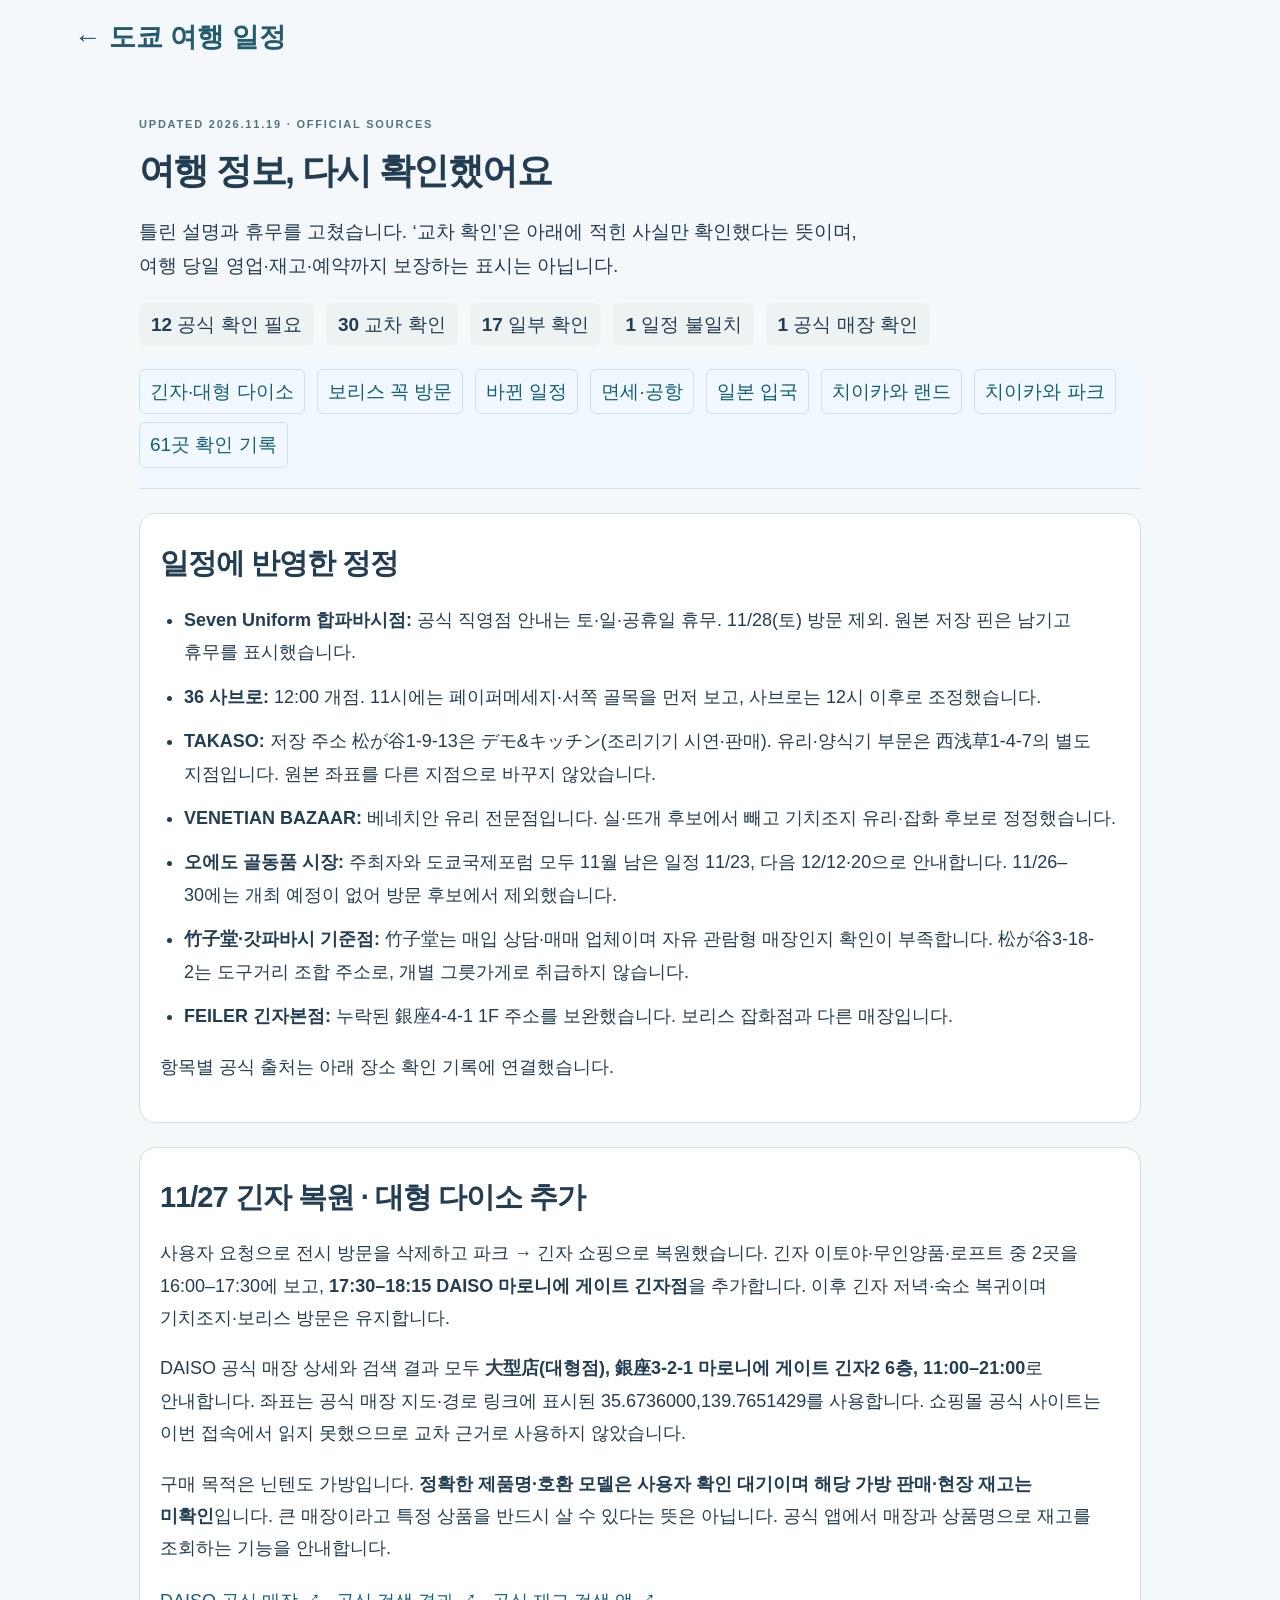
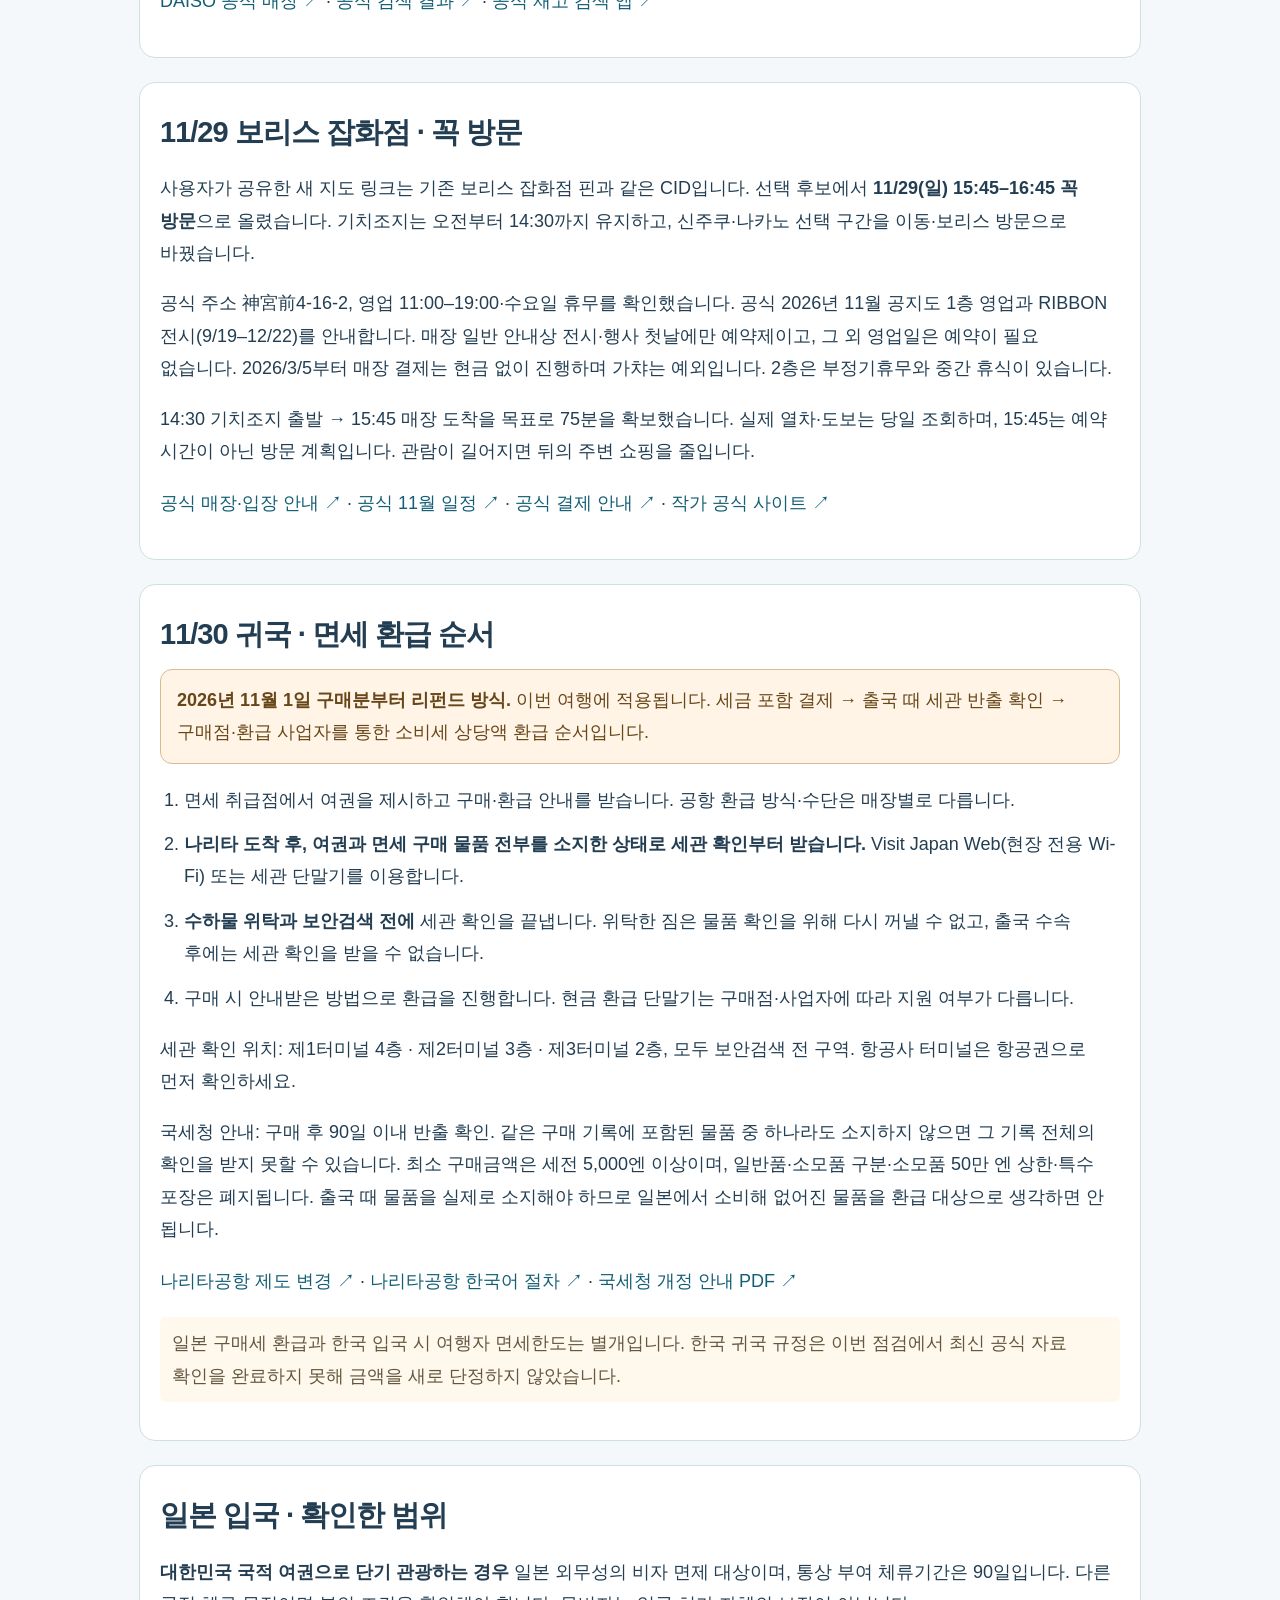
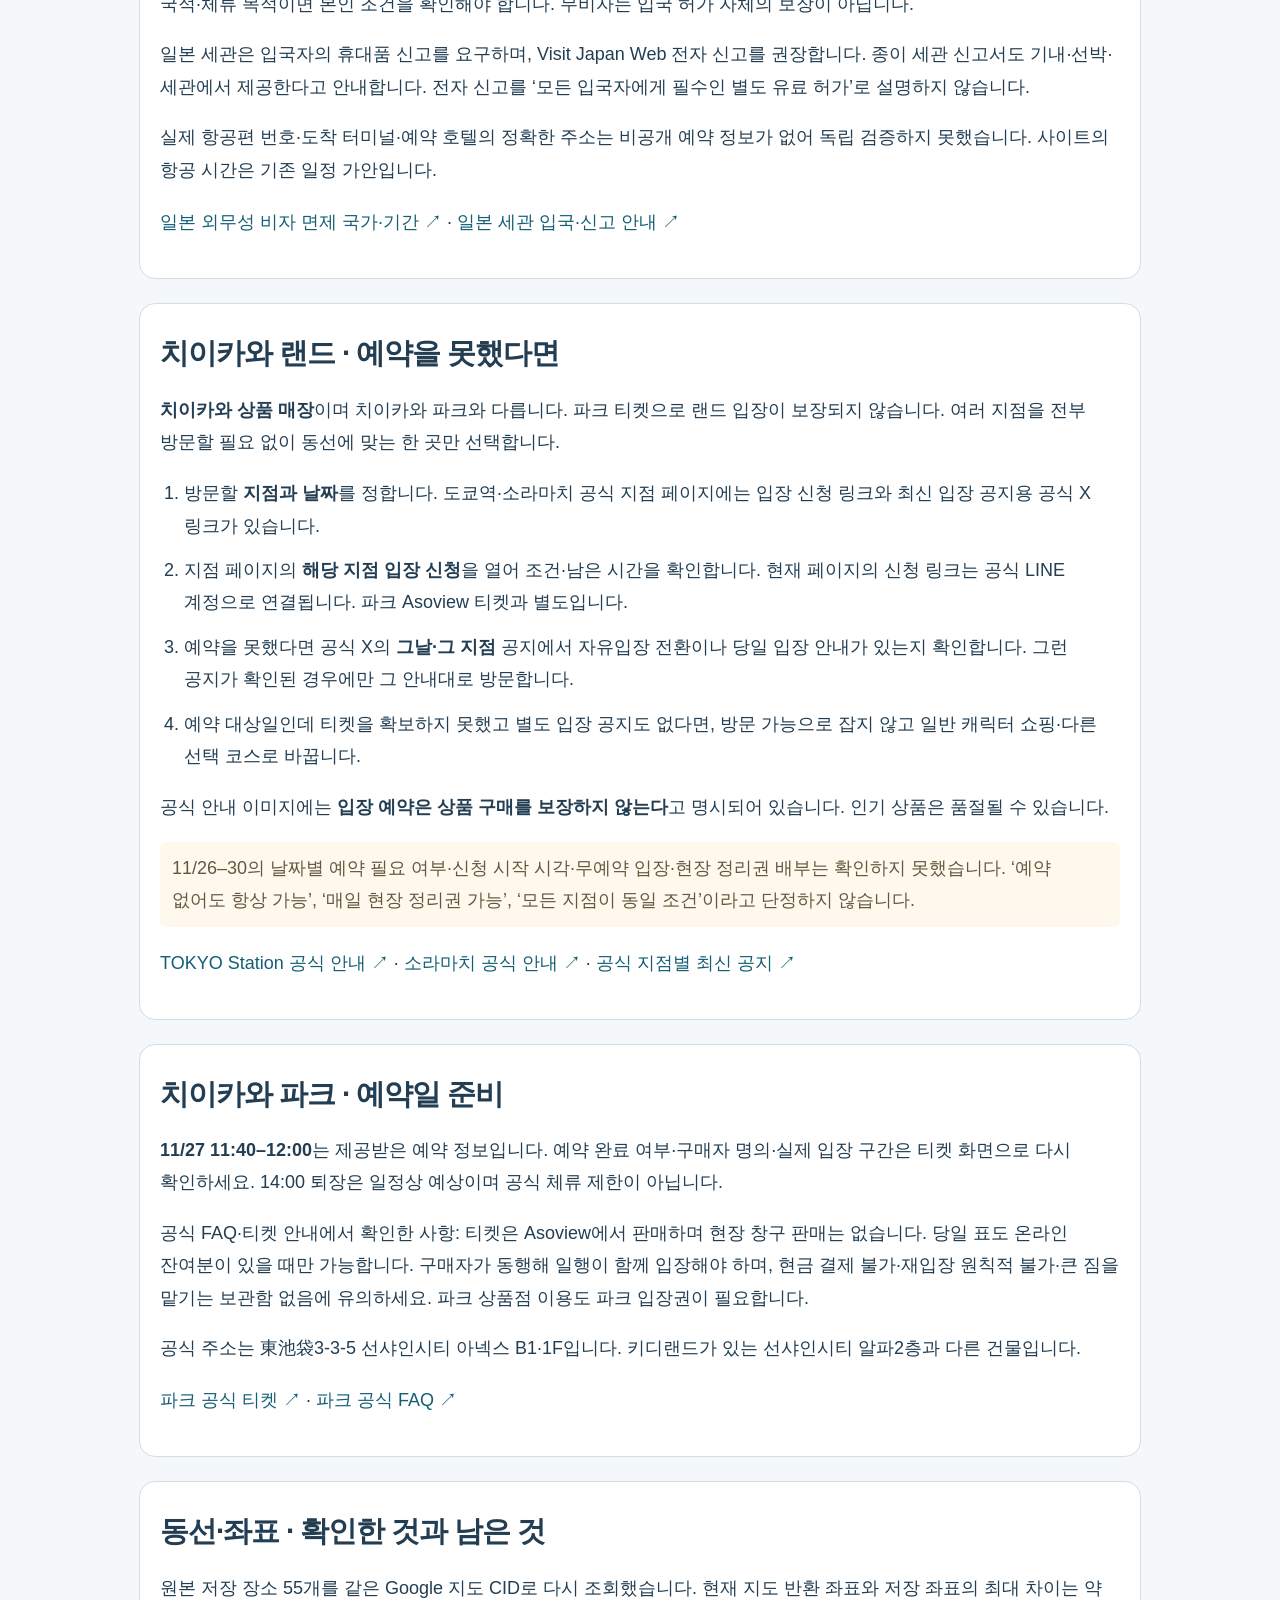
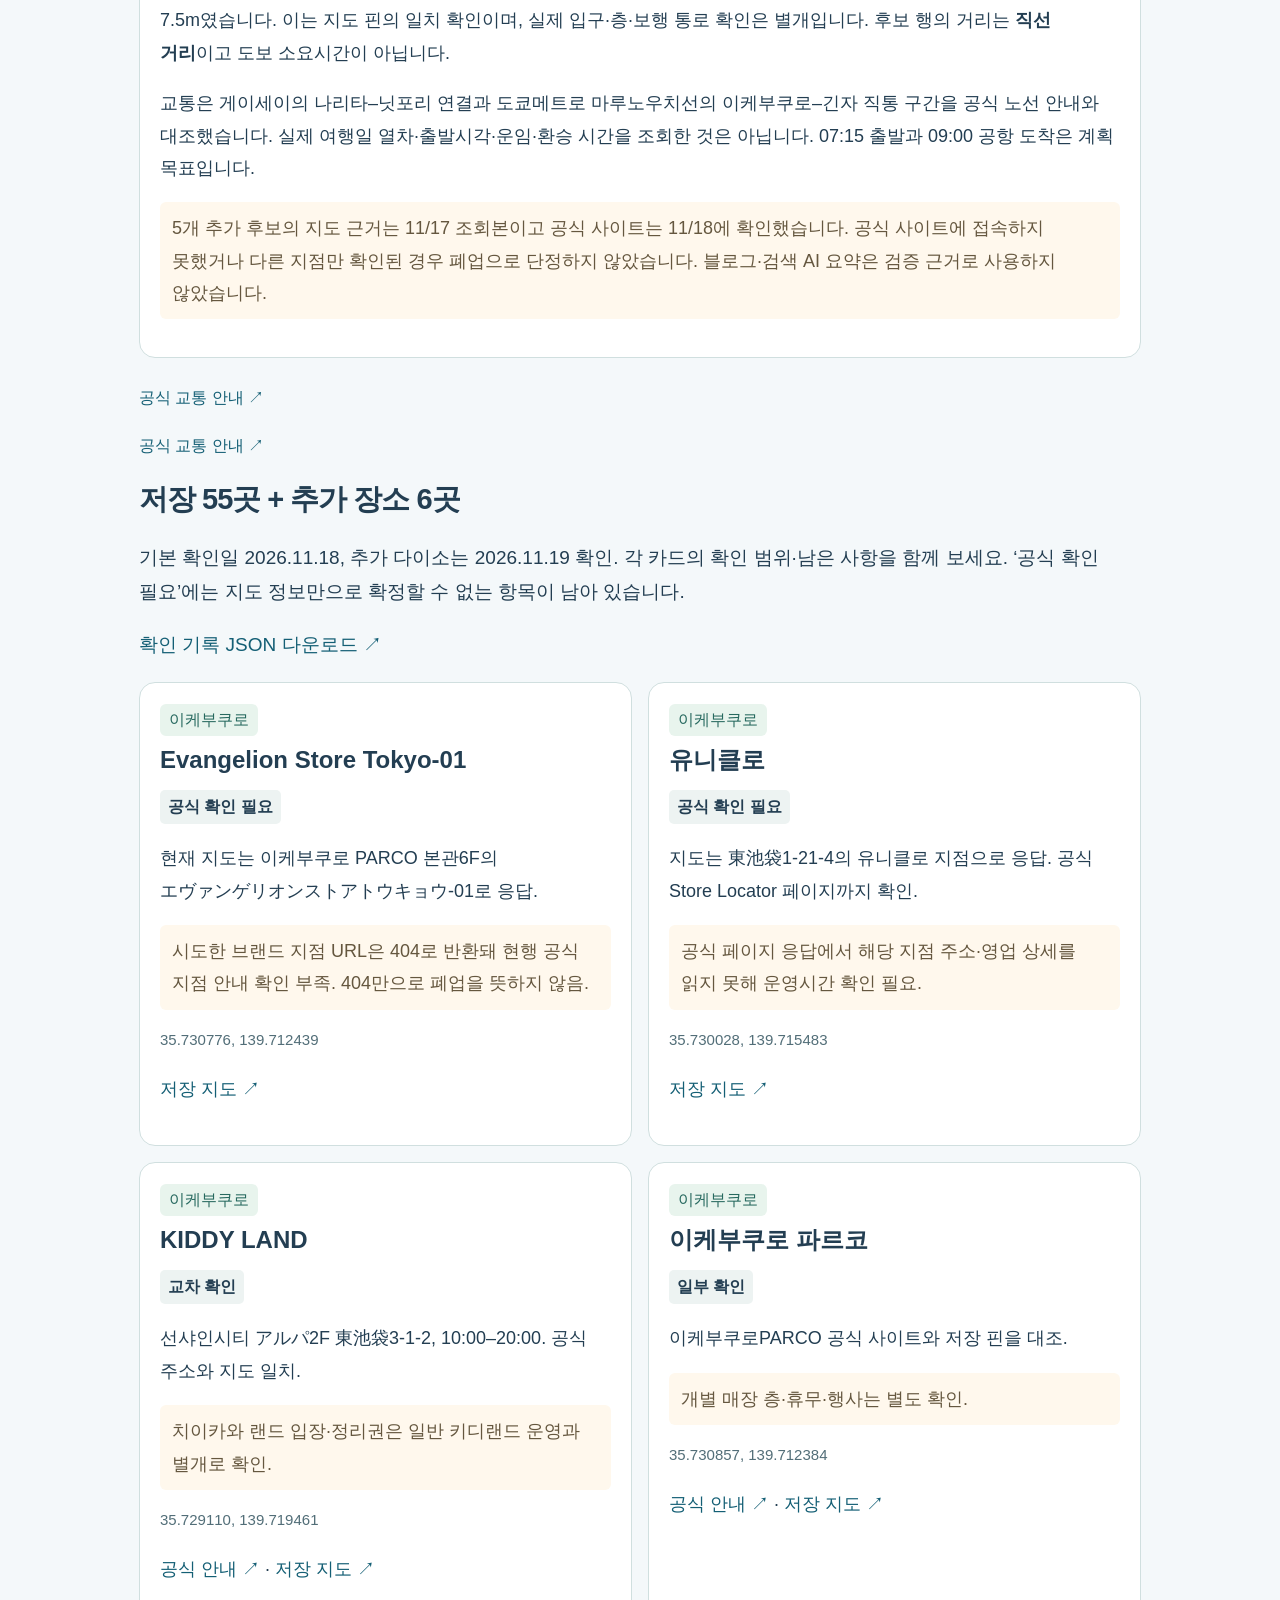
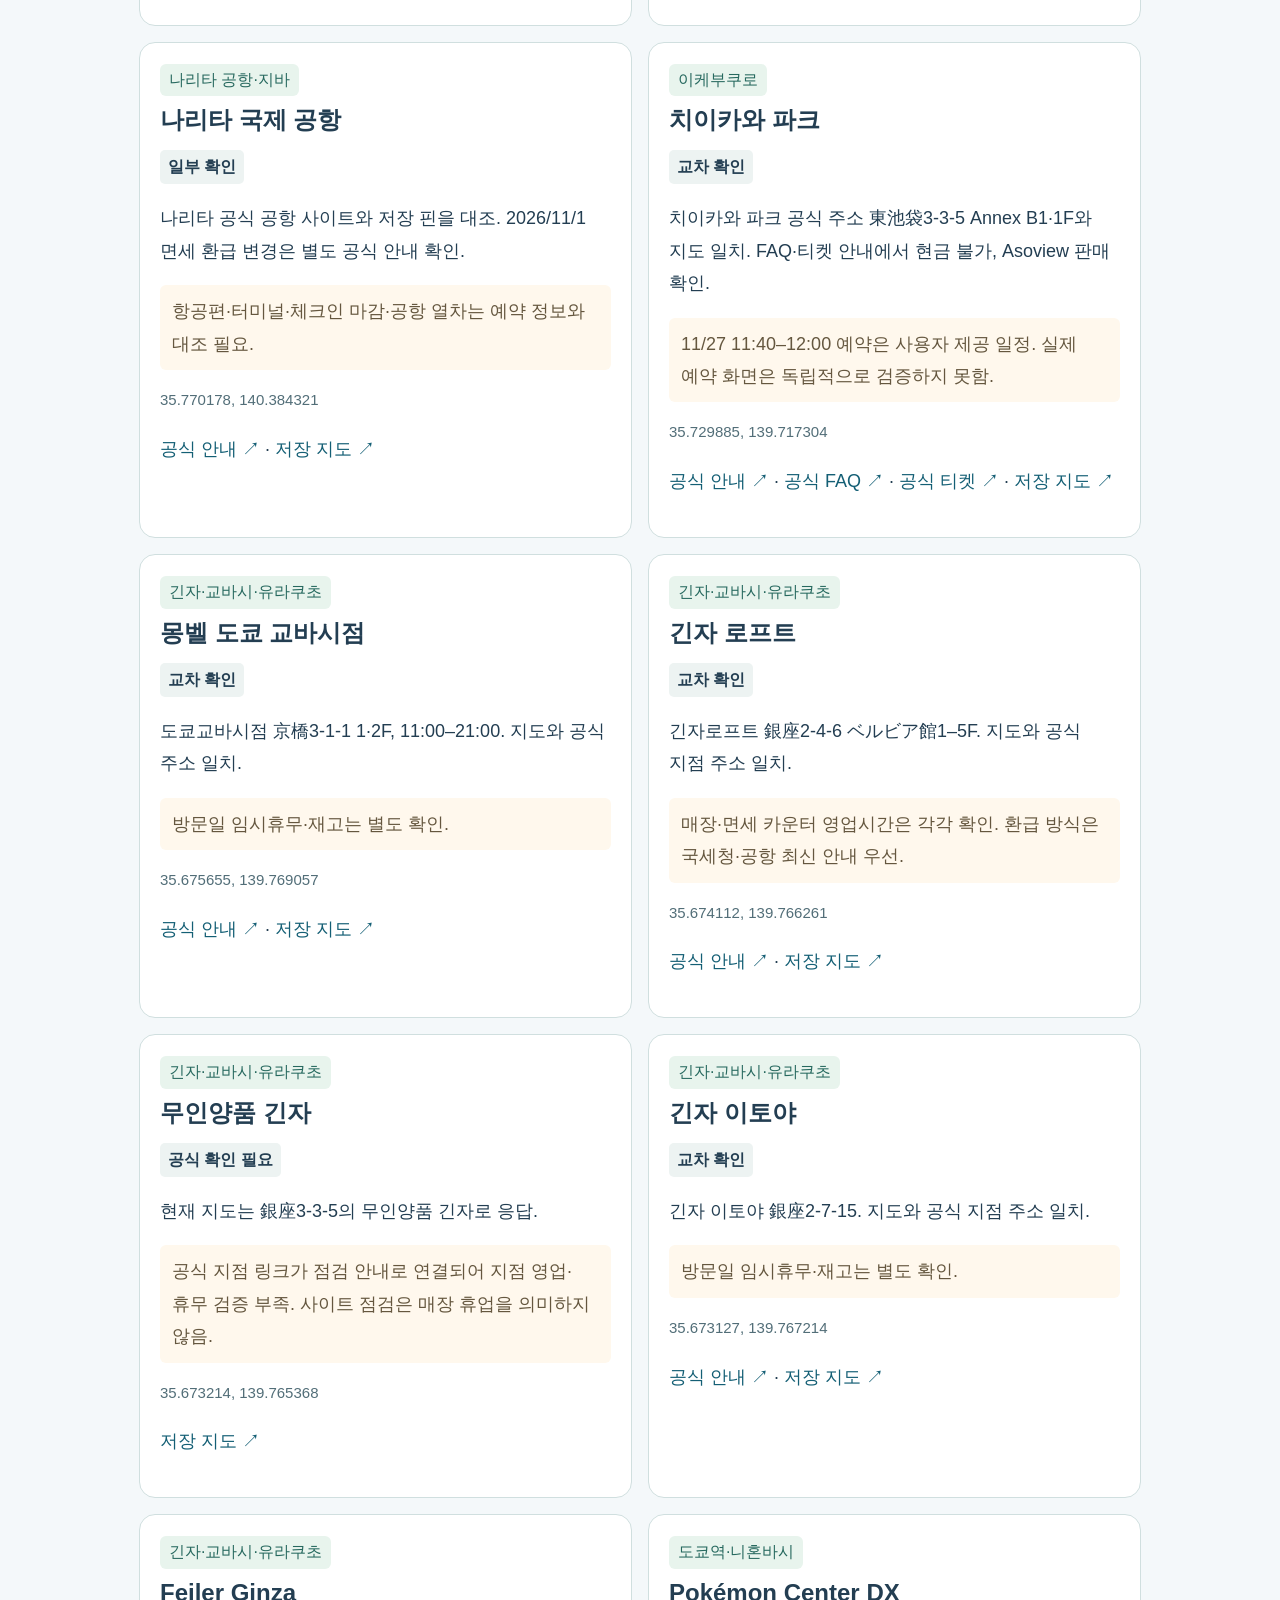
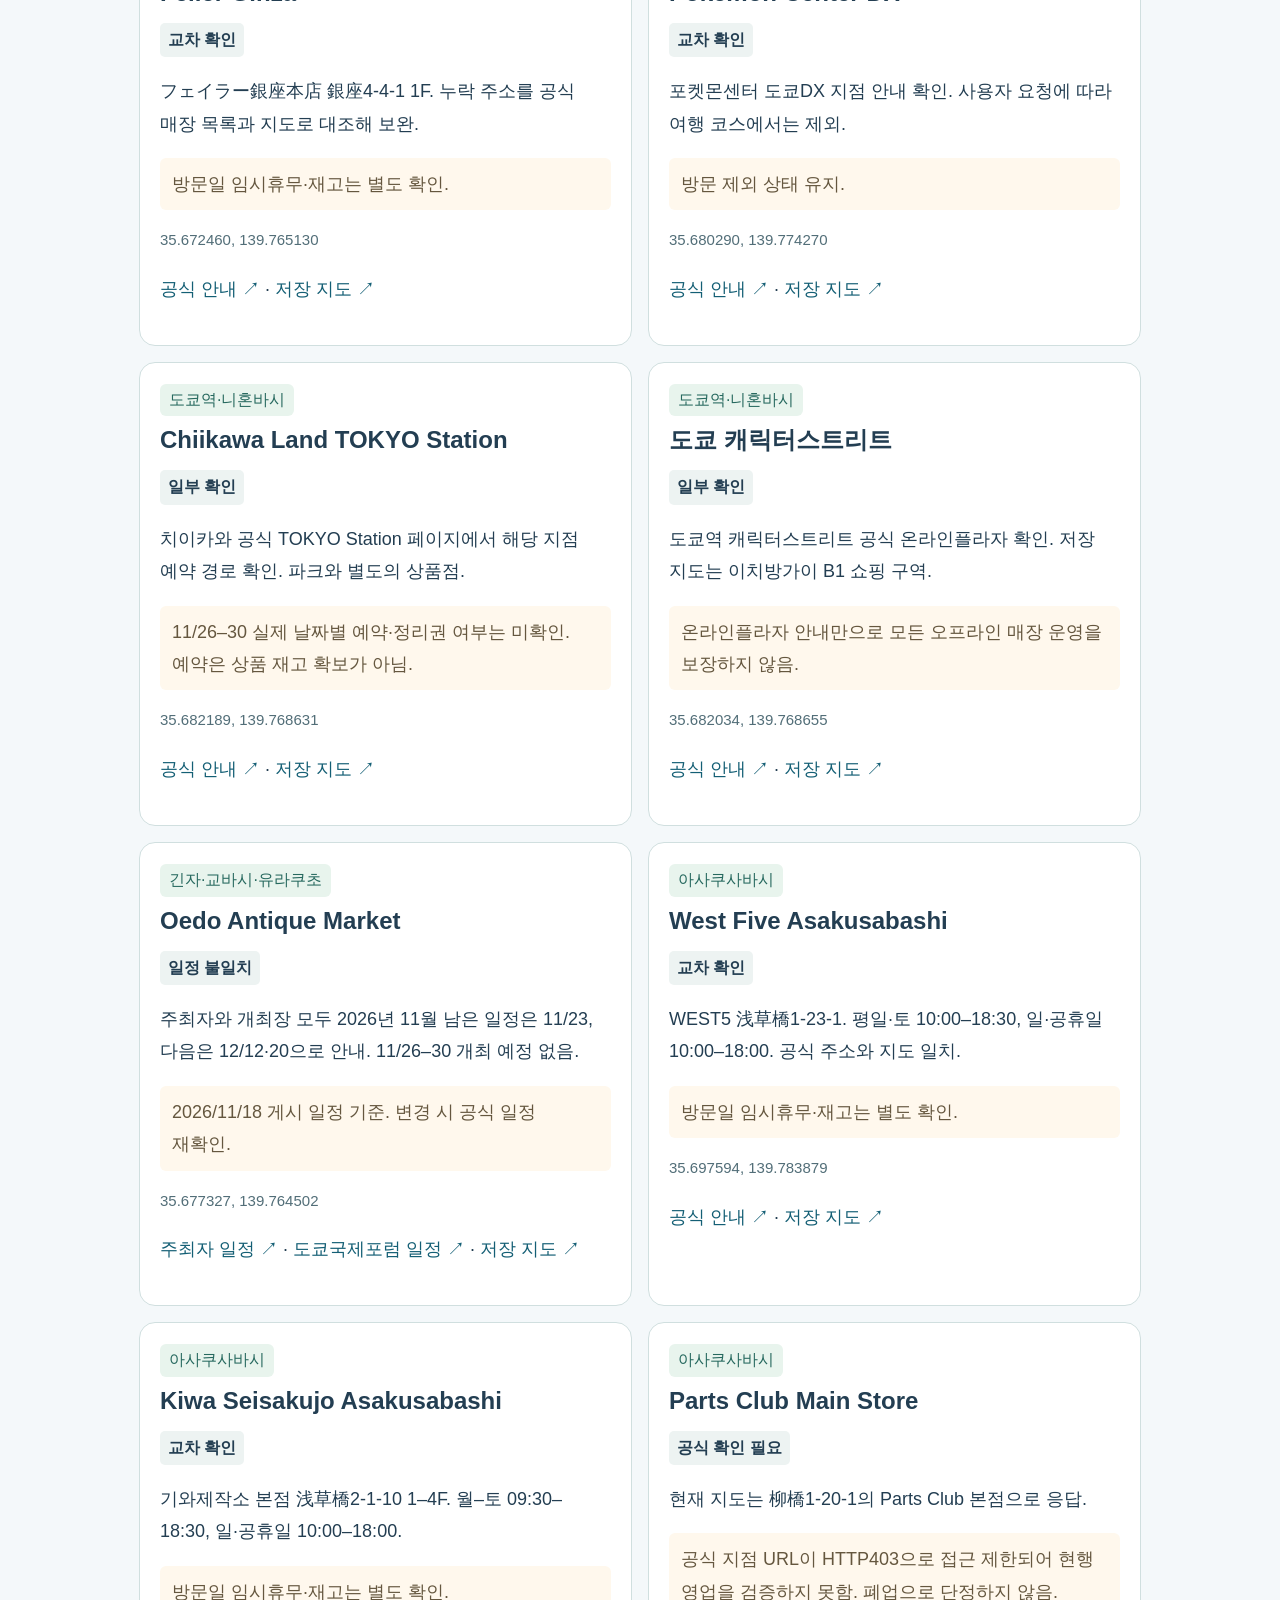
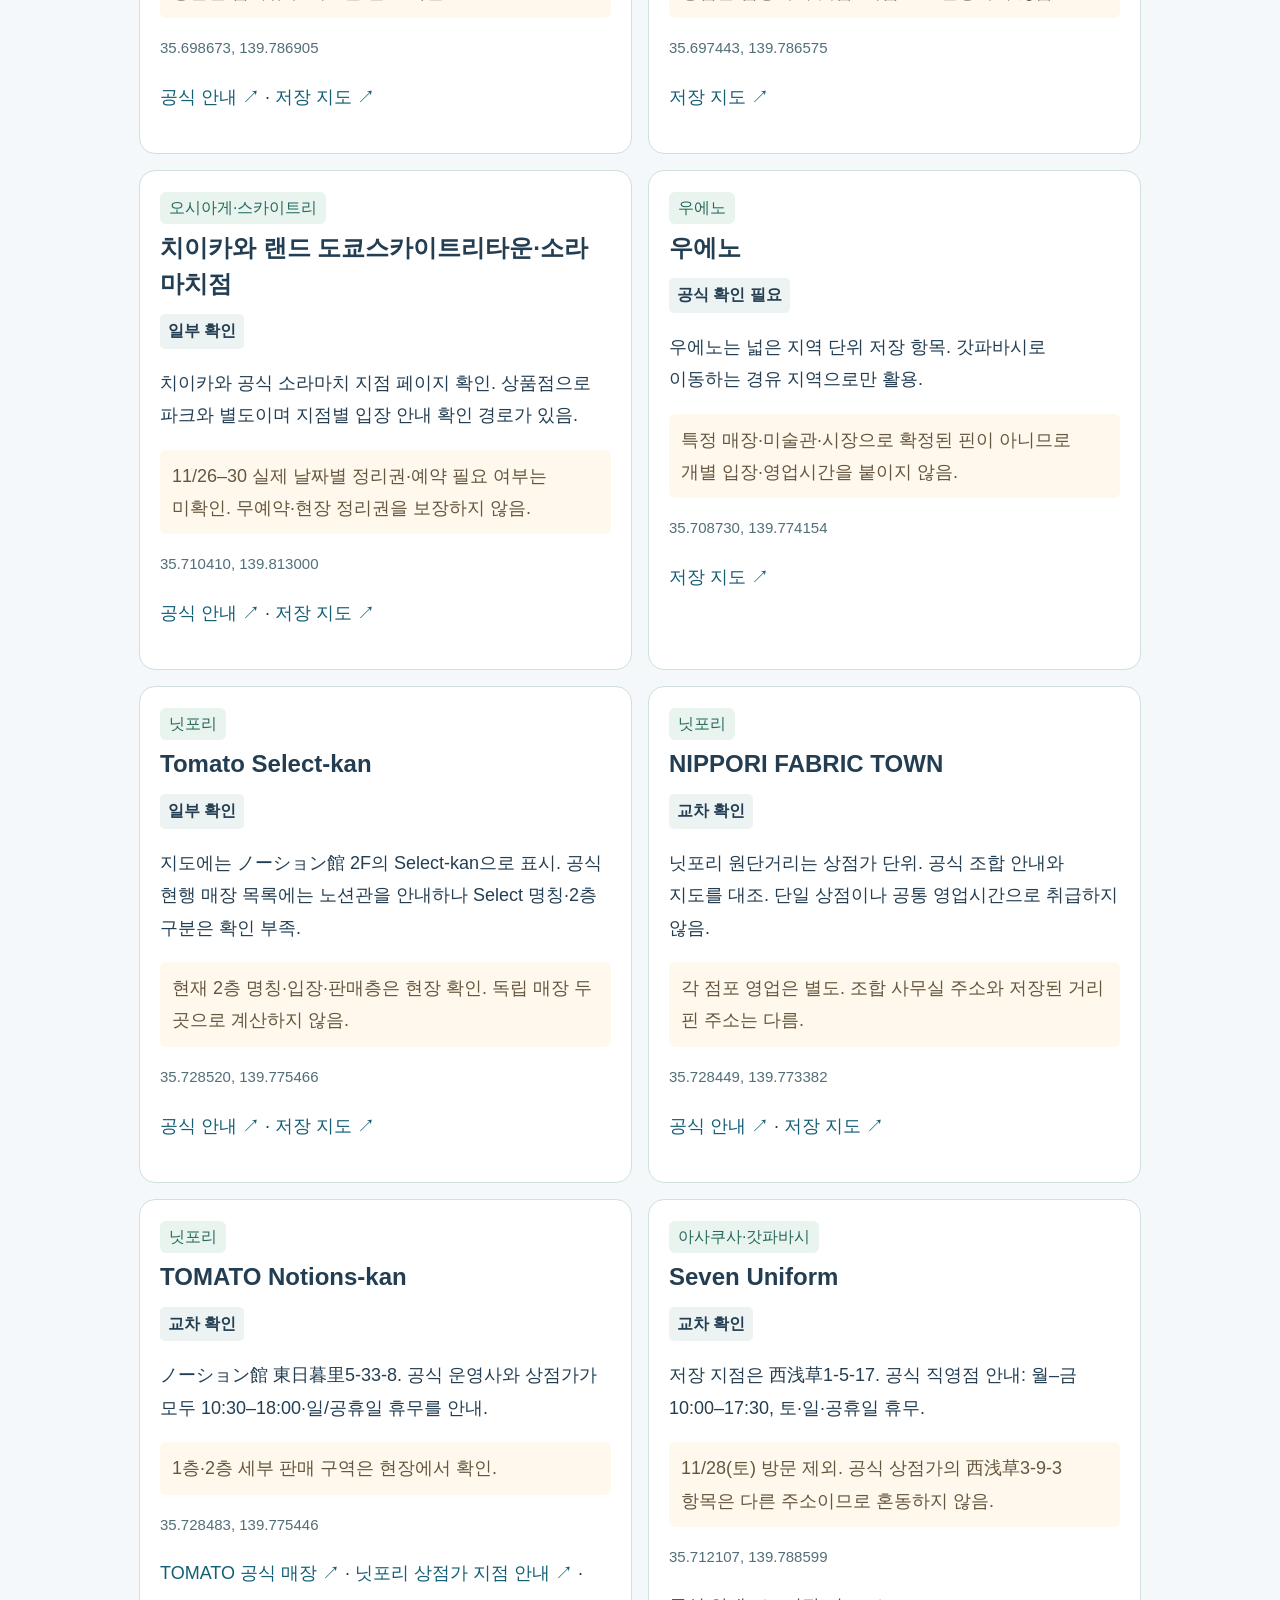
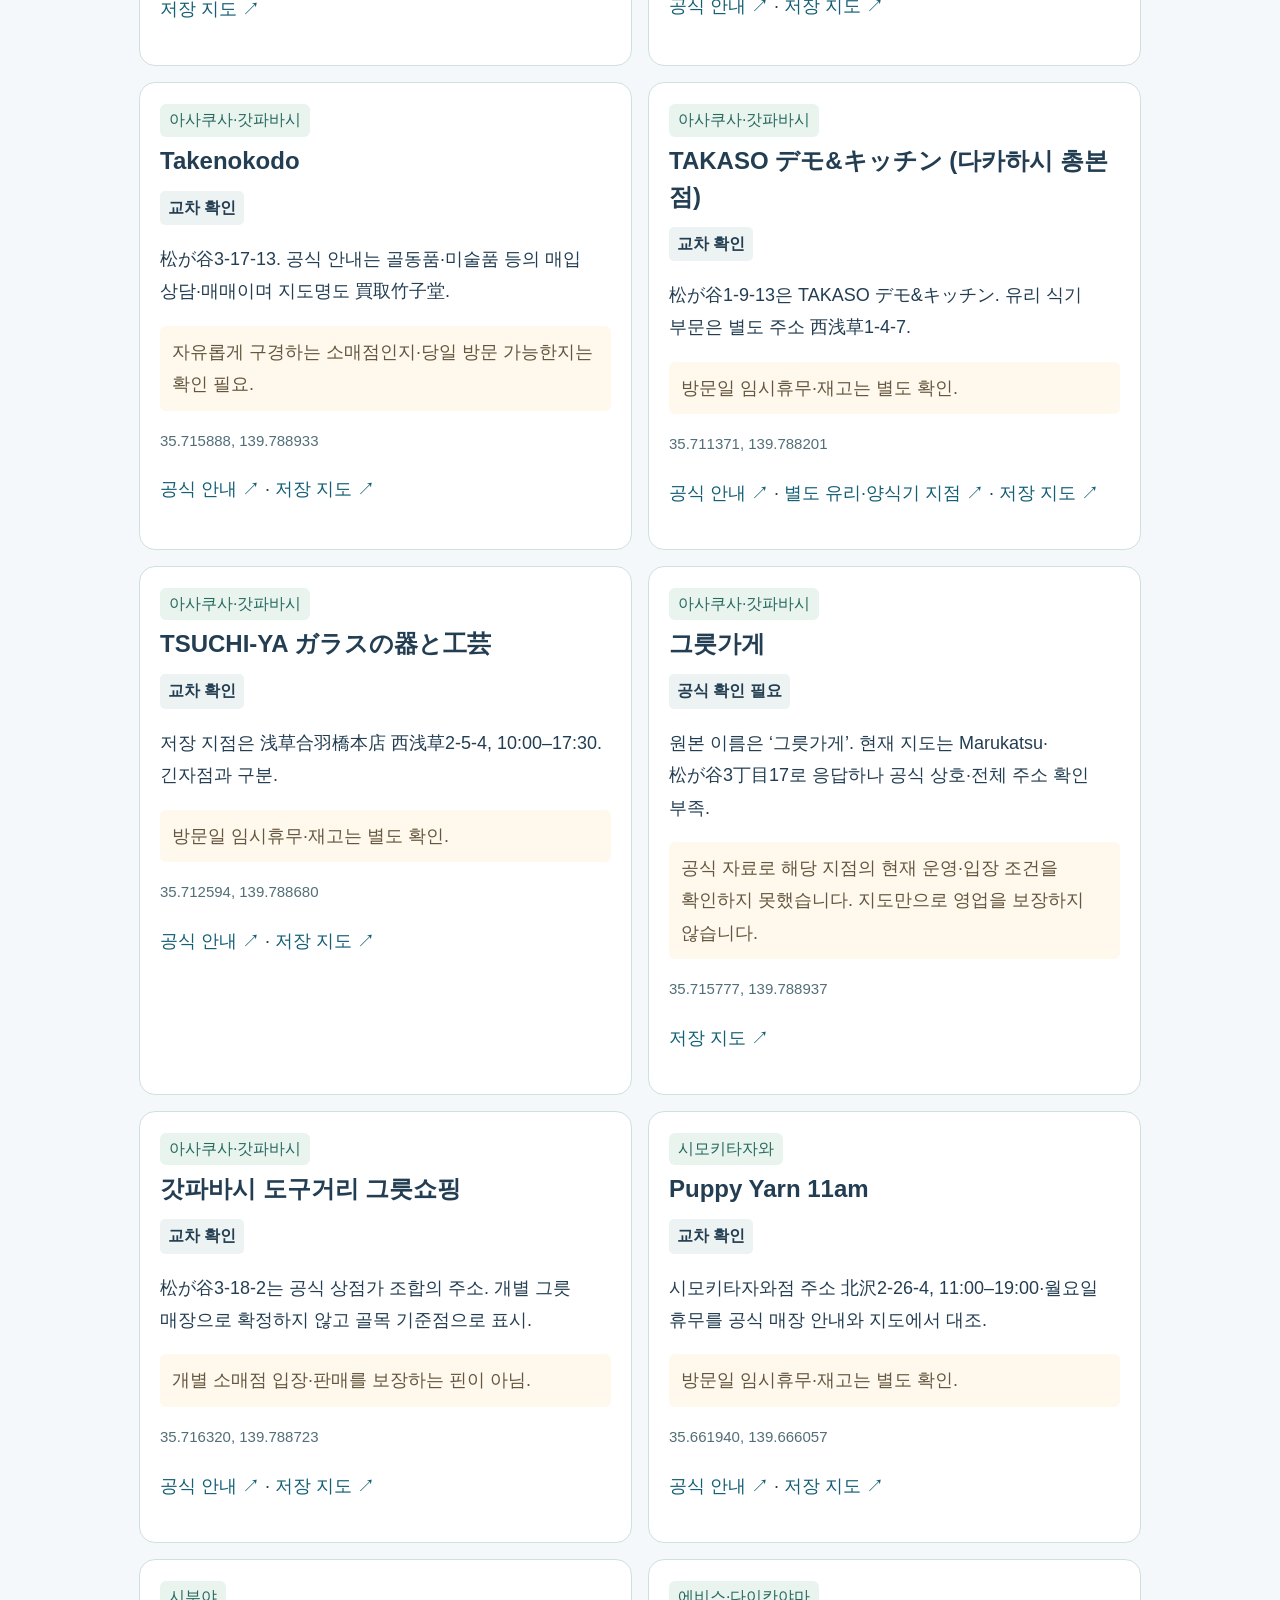
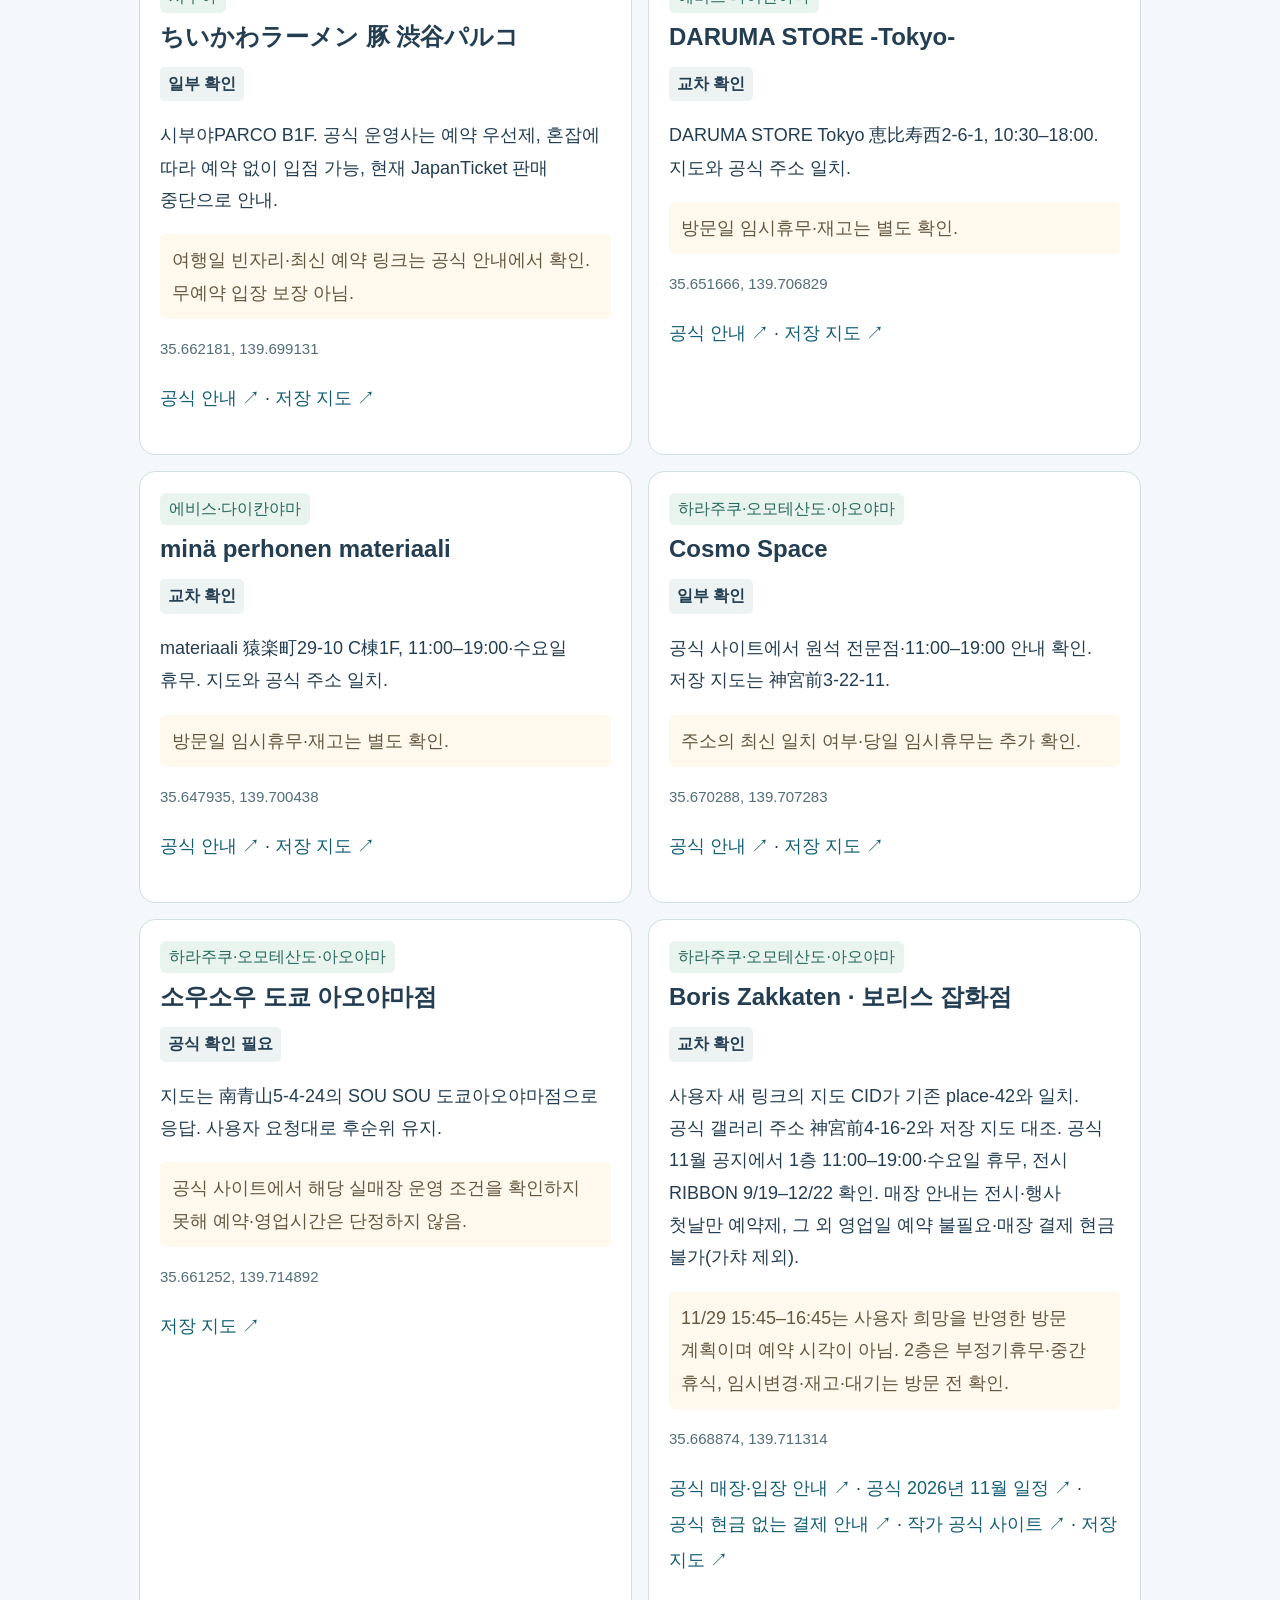
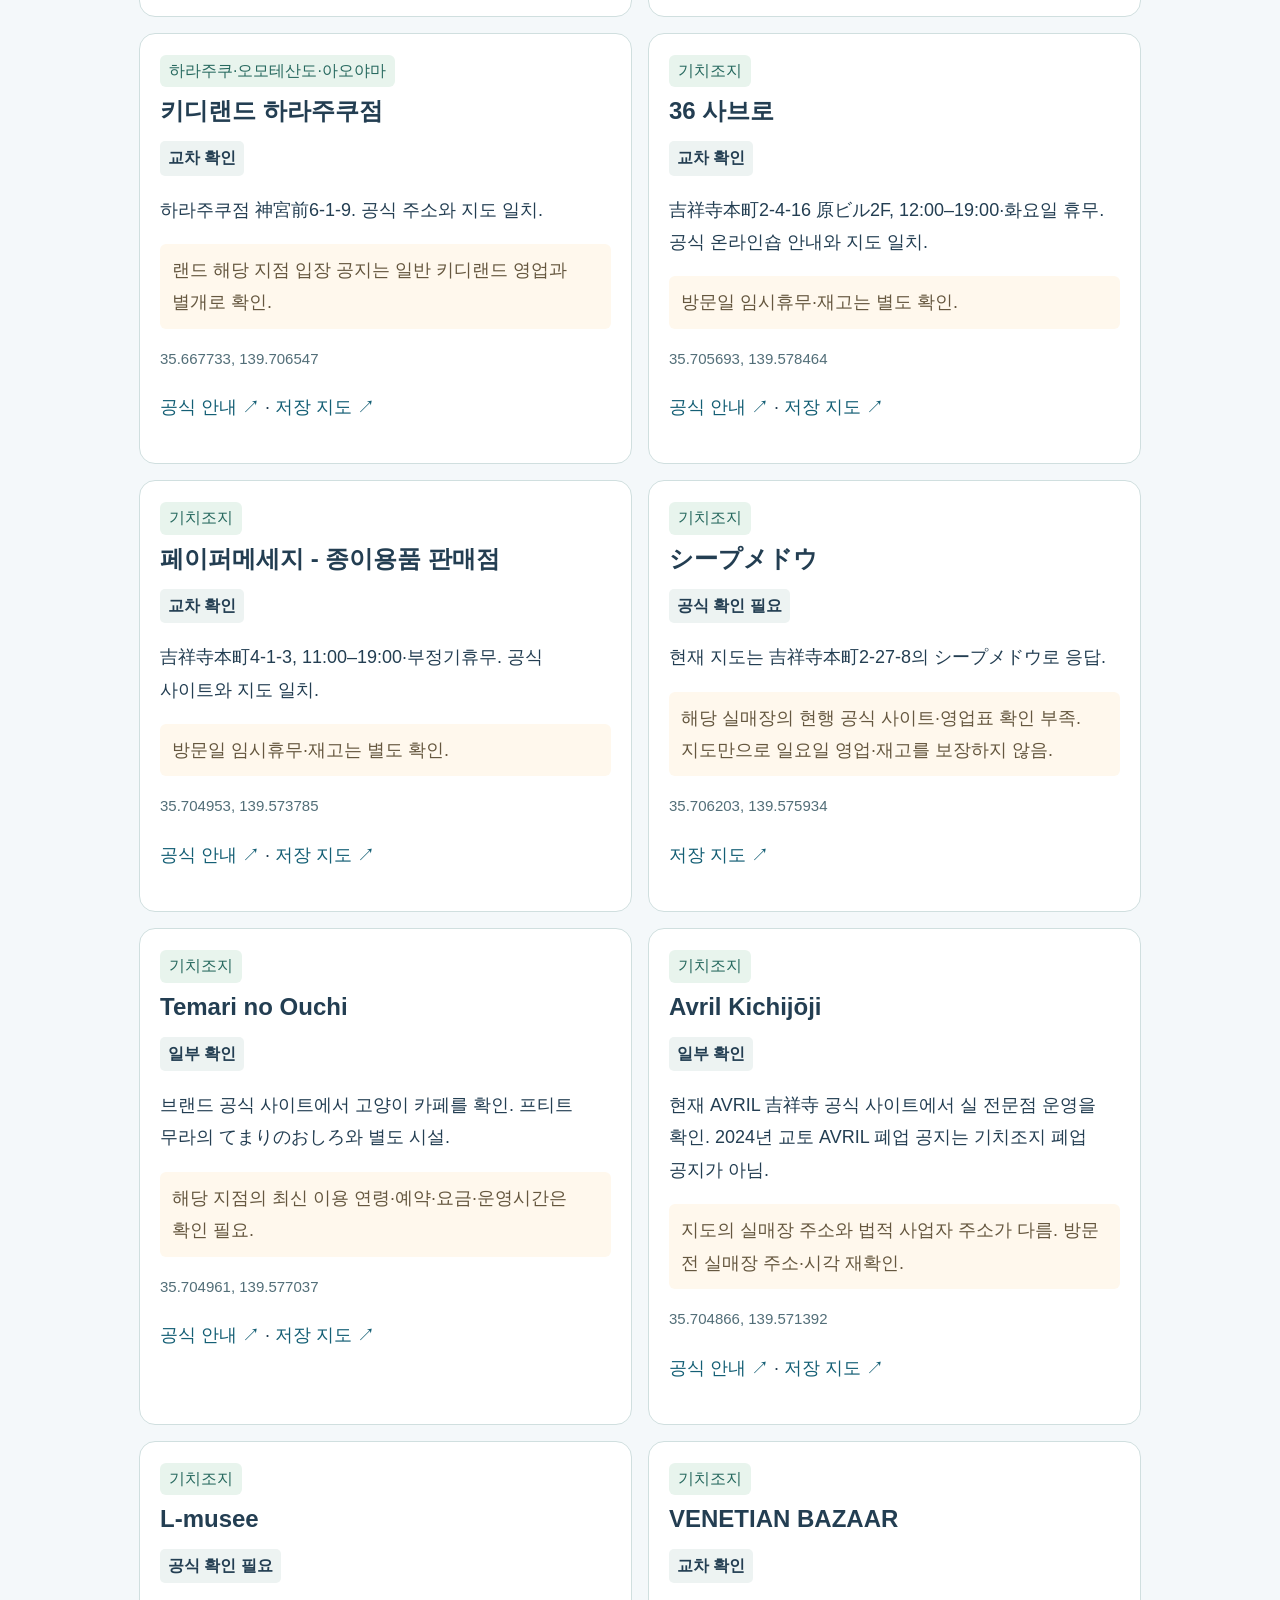
==== commit 683abadd: "Restore Ginza itinerary and add the large Daiso store" ====
--- a/audit.html
+++ b/audit.html
@@ -1,4 +1,4 @@
-<!doctype html><html lang="ko"><head><meta charset="utf-8"><meta name="viewport" content="width=device-width,initial-scale=1"><meta name="theme-color" content="#f2f8ff"><meta name="description" content="2026.11.18 공식 자료와 지도로 교차 점검한 도쿄 여행 정보. 휴무·개점·면세 환급·치이카와 랜드와 파크·61개 장소 출처."><title>정보 확인 기록 | 도쿄 여행</title><link rel="stylesheet" href="style.css?v=20261118"><link rel="stylesheet" href="mobile.css?v=20261118-ninagawa-r1"></head><body><a class="skip-link" href="#audit-content">확인 기록 바로 보기</a><header><a class="brand" href="./">← 도쿄 여행 일정</a></header><main id="audit-content" class="audit-page"><p class="eyebrow">CHECKED 2026.11.18 · OFFICIAL SOURCES</p><h1>여행 정보, 다시 확인했어요</h1><p class="audit-lead">틀린 설명과 휴무를 고쳤습니다. ‘교차 확인’은 아래에 적힌 사실만 확인했다는 뜻이며, 여행 당일 영업·재고·예약까지 보장하는 표시는 아닙니다.</p><div class="audit-counts"><span><b>12</b> 공식 확인 필요</span><span><b>31</b> 교차 확인</span><span><b>17</b> 일부 확인</span><span><b>1</b> 일정 불일치</span></div><nav class="audit-nav" aria-label="확인 기록 바로가기"><a href="#ninagawa">니나가와 미카전</a><a href="#boris">보리스 꼭 방문</a><a href="#changes">바뀐 일정</a><a href="#tax-refund">면세·공항</a><a href="#entry">일본 입국</a><a href="#chiikawa-land">치이카와 랜드</a><a href="#chiikawa-park">치이카와 파크</a><a href="#all-places">61곳 확인 기록</a></nav><section class="panel audit-topic" id="changes"><h2>일정에 반영한 정정</h2><ul>
+<!doctype html><html lang="ko"><head><meta charset="utf-8"><meta name="viewport" content="width=device-width,initial-scale=1"><meta name="theme-color" content="#f2f8ff"><meta name="description" content="2026.11.18 공식 자료와 지도로 교차 점검한 도쿄 여행 정보. 휴무·개점·면세 환급·치이카와 랜드와 파크·61개 장소 출처."><title>정보 확인 기록 | 도쿄 여행</title><link rel="stylesheet" href="style.css?v=20261118"><link rel="stylesheet" href="mobile.css?v=20261119-ginza-daiso-r1"></head><body><a class="skip-link" href="#audit-content">확인 기록 바로 보기</a><header><a class="brand" href="./">← 도쿄 여행 일정</a></header><main id="audit-content" class="audit-page"><p class="eyebrow">UPDATED 2026.11.19 · OFFICIAL SOURCES</p><h1>여행 정보, 다시 확인했어요</h1><p class="audit-lead">틀린 설명과 휴무를 고쳤습니다. ‘교차 확인’은 아래에 적힌 사실만 확인했다는 뜻이며, 여행 당일 영업·재고·예약까지 보장하는 표시는 아닙니다.</p><div class="audit-counts"><span><b>12</b> 공식 확인 필요</span><span><b>30</b> 교차 확인</span><span><b>17</b> 일부 확인</span><span><b>1</b> 일정 불일치</span><span><b>1</b> 공식 매장 확인</span></div><nav class="audit-nav" aria-label="확인 기록 바로가기"><a href="#ginza-daiso">긴자·대형 다이소</a><a href="#boris">보리스 꼭 방문</a><a href="#changes">바뀐 일정</a><a href="#tax-refund">면세·공항</a><a href="#entry">일본 입국</a><a href="#chiikawa-land">치이카와 랜드</a><a href="#chiikawa-park">치이카와 파크</a><a href="#all-places">61곳 확인 기록</a></nav><section class="panel audit-topic" id="changes"><h2>일정에 반영한 정정</h2><ul>
 <li><strong>Seven Uniform 합파바시점:</strong> 공식 직영점 안내는 토·일·공휴일 휴무. 11/28(토) 방문 제외. 원본 저장 핀은 남기고 휴무를 표시했습니다.</li>
 <li><strong>36 사브로:</strong> 12:00 개점. 11시에는 페이퍼메세지·서쪽 골목을 먼저 보고, 사브로는 12시 이후로 조정했습니다.</li>
 <li><strong>TAKASO:</strong> 저장 주소 松が谷1-9-13은 デモ&キッチン(조리기기 시연·판매). 유리·양식기 부문은 西浅草1-4-7의 별도 지점입니다. 원본 좌표를 다른 지점으로 바꾸지 않았습니다.</li>
@@ -6,7 +6,7 @@
 <li><strong>오에도 골동품 시장:</strong> 주최자와 도쿄국제포럼 모두 11월 남은 일정 11/23, 다음 12/12·20으로 안내합니다. 11/26–30에는 개최 예정이 없어 방문 후보에서 제외했습니다.</li>
 <li><strong>竹子堂·갓파바시 기준점:</strong> 竹子堂는 매입 상담·매매 업체이며 자유 관람형 매장인지 확인이 부족합니다. 松が谷3-18-2는 도구거리 조합 주소로, 개별 그릇가게로 취급하지 않습니다.</li>
 <li><strong>FEILER 긴자본점:</strong> 누락된 銀座4-4-1 1F 주소를 보완했습니다. 보리스 잡화점과 다른 매장입니다.</li>
-</ul><p>항목별 공식 출처는 아래 장소 확인 기록에 연결했습니다.</p></section><section class="panel audit-topic" id="ninagawa"><h2>11/27 니나가와 미카전 · 일정에 추가</h2><p>사용자 요청으로 긴자 선택 쇼핑을 <strong>가와구치 시립미술관 「はじまりの光(시작의 빛)」</strong> 관람으로 바꿨습니다. 파크 예약·기치조지·보리스 방문은 유지합니다.</p><p>15:00–16:00 가와구치 이동 → 16:00–18:00 전시 → 18시 학예사 해설 또는 관람 연장(선택) → 저녁 → 19:30–20:15 이케부쿠로 복귀 계획입니다. 전시 관람권은 아직 구매하지 않았고 16시는 예약 시각이 아닙니다. 이동·해설 종료·식사·귀환 시간은 가안입니다.</p><p>전시는 2026/9/12–11/29. 《Self-image》《うつくしい日々》《First Light》 등 사진·자화상·가족과 기억을 다룹니다. 작가·소속 갤러리·미술관 안내를 대조했습니다. 일반 온라인 1,800엔, 현장 2,000엔. 11/27은 10–20시 야간 개관이며 입장은 폐관30분 전 마감입니다. 주소 川口3-1-2, JR가와구치역 서쪽 출구 도보2분.</p><p>18시 담당 학예사 해설은 당일 관람권 소지자 15명 선착순·사전신청 불필요입니다. 공식 종료시각은 미확인으로 다음 일정은 현장에서 조정합니다. 굿즈 품목·재고는 확인 부족입니다. 저장 좌표는 미술관 공식 접근 지도의 중심 기준점으로, 출입구를 실측한 좌표가 아닙니다.</p><p class="audit-sources"><a href="https://kawaguchi-moa.jp/exhibitions/1202/" target="_blank" rel="noopener">미술관 전시 안내 ↗</a> · <a href="https://mikaninagawa.com/museums/kawaguchi/" target="_blank" rel="noopener">작가 안내 ↗</a> · <a href="https://www.tomiokoyamagallery.com/exhibitions/ninagawa_kawaguchi_2026/" target="_blank" rel="noopener">소속 갤러리 안내 ↗</a> · <a href="https://kawaguchi-moa.jp/news/1370/" target="_blank" rel="noopener">야간 개관 ↗</a> · <a href="https://kawaguchi-moa.jp/news/1516/" target="_blank" rel="noopener">학예사 해설 ↗</a> · <a href="https://kawaguchi-moa.axess.shop/ja/Products/Tickets/" target="_blank" rel="noopener">공식 티켓 ↗</a></p></section><section class="panel audit-topic" id="boris"><h2>11/29 보리스 잡화점 · 꼭 방문</h2><p>사용자가 공유한 새 지도 링크는 기존 보리스 잡화점 핀과 같은 CID입니다. 선택 후보에서 <strong>11/29(일) 15:45–16:45 꼭 방문</strong>으로 올렸습니다. 기치조지는 오전부터 14:30까지 유지하고, 신주쿠·나카노 선택 구간을 이동·보리스 방문으로 바꿨습니다.</p><p>공식 주소 神宮前4-16-2, 영업 11:00–19:00·수요일 휴무를 확인했습니다. 공식 2026년 11월 공지도 1층 영업과 RIBBON 전시(9/19–12/22)를 안내합니다. 매장 일반 안내상 전시·행사 첫날에만 예약제이고, 그 외 영업일은 예약이 필요 없습니다. 2026/3/5부터 매장 결제는 현금 없이 진행하며 가챠는 예외입니다. 2층은 부정기휴무와 중간 휴식이 있습니다.</p><p>14:30 기치조지 출발 → 15:45 매장 도착을 목표로 75분을 확보했습니다. 실제 열차·도보는 당일 조회하며, 15:45는 예약 시간이 아닌 방문 계획입니다. 관람이 길어지면 뒤의 주변 쇼핑을 줄입니다.</p><p class="audit-sources"><a href="https://gallery.higuchiyuko.tokyo/" target="_blank" rel="noopener">공식 매장·입장 안내 ↗</a> · <a href="https://gallery.higuchiyuko.tokyo/news/2026_11_schedule/" target="_blank" rel="noopener">공식 11월 일정 ↗</a> · <a href="https://gallery.higuchiyuko.tokyo/news/cashless/" target="_blank" rel="noopener">공식 결제 안내 ↗</a> · <a href="https://higuchiyuko.com/" target="_blank" rel="noopener">작가 공식 사이트 ↗</a></p></section><section class="panel audit-topic" id="tax-refund"><h2>11/30 귀국 · 면세 환급 순서</h2><p class="day-fact"><strong>2026년 11월 1일 구매분부터 리펀드 방식.</strong> 이번 여행에 적용됩니다. 세금 포함 결제 → 출국 때 세관 반출 확인 → 구매점·환급 사업자를 통한 소비세 상당액 환급 순서입니다.</p>
+</ul><p>항목별 공식 출처는 아래 장소 확인 기록에 연결했습니다.</p></section><section class="panel audit-topic" id="ginza-daiso"><h2>11/27 긴자 복원 · 대형 다이소 추가</h2><p>사용자 요청으로 전시 방문을 삭제하고 파크 → 긴자 쇼핑으로 복원했습니다. 긴자 이토야·무인양품·로프트 중 2곳을 16:00–17:30에 보고, <strong>17:30–18:15 DAISO 마로니에 게이트 긴자점</strong>을 추가합니다. 이후 긴자 저녁·숙소 복귀이며 기치조지·보리스 방문은 유지합니다.</p><p>DAISO 공식 매장 상세와 검색 결과 모두 <strong>大型店(대형점), 銀座3-2-1 마로니에 게이트 긴자2 6층, 11:00–21:00</strong>로 안내합니다. 좌표는 공식 매장 지도·경로 링크에 표시된 35.6736000,139.7651429를 사용합니다. 쇼핑몰 공식 사이트는 이번 접속에서 읽지 못했으므로 교차 근거로 사용하지 않았습니다.</p><p>구매 목적은 닌텐도 가방입니다. <strong>정확한 제품명·호환 모델은 사용자 확인 대기이며 해당 가방 판매·현장 재고는 미확인</strong>입니다. 큰 매장이라고 특정 상품을 반드시 살 수 있다는 뜻은 아닙니다. 공식 앱에서 매장과 상품명으로 재고를 조회하는 기능을 안내합니다.</p><p class="audit-sources"><a href="https://www.daiso-sangyo.co.jp/shop/detail/009168" target="_blank" rel="noopener">DAISO 공식 매장 ↗</a> · <a href="https://www.daiso-sangyo.co.jp/shop/result?keyword=%E3%83%9E%E3%83%AD%E3%83%8B%E3%82%A8" target="_blank" rel="noopener">공식 검색 결과 ↗</a> · <a href="https://www.daiso-sangyo.co.jp/app" target="_blank" rel="noopener">공식 재고 검색 앱 ↗</a></p></section><section class="panel audit-topic" id="boris"><h2>11/29 보리스 잡화점 · 꼭 방문</h2><p>사용자가 공유한 새 지도 링크는 기존 보리스 잡화점 핀과 같은 CID입니다. 선택 후보에서 <strong>11/29(일) 15:45–16:45 꼭 방문</strong>으로 올렸습니다. 기치조지는 오전부터 14:30까지 유지하고, 신주쿠·나카노 선택 구간을 이동·보리스 방문으로 바꿨습니다.</p><p>공식 주소 神宮前4-16-2, 영업 11:00–19:00·수요일 휴무를 확인했습니다. 공식 2026년 11월 공지도 1층 영업과 RIBBON 전시(9/19–12/22)를 안내합니다. 매장 일반 안내상 전시·행사 첫날에만 예약제이고, 그 외 영업일은 예약이 필요 없습니다. 2026/3/5부터 매장 결제는 현금 없이 진행하며 가챠는 예외입니다. 2층은 부정기휴무와 중간 휴식이 있습니다.</p><p>14:30 기치조지 출발 → 15:45 매장 도착을 목표로 75분을 확보했습니다. 실제 열차·도보는 당일 조회하며, 15:45는 예약 시간이 아닌 방문 계획입니다. 관람이 길어지면 뒤의 주변 쇼핑을 줄입니다.</p><p class="audit-sources"><a href="https://gallery.higuchiyuko.tokyo/" target="_blank" rel="noopener">공식 매장·입장 안내 ↗</a> · <a href="https://gallery.higuchiyuko.tokyo/news/2026_11_schedule/" target="_blank" rel="noopener">공식 11월 일정 ↗</a> · <a href="https://gallery.higuchiyuko.tokyo/news/cashless/" target="_blank" rel="noopener">공식 결제 안내 ↗</a> · <a href="https://higuchiyuko.com/" target="_blank" rel="noopener">작가 공식 사이트 ↗</a></p></section><section class="panel audit-topic" id="tax-refund"><h2>11/30 귀국 · 면세 환급 순서</h2><p class="day-fact"><strong>2026년 11월 1일 구매분부터 리펀드 방식.</strong> 이번 여행에 적용됩니다. 세금 포함 결제 → 출국 때 세관 반출 확인 → 구매점·환급 사업자를 통한 소비세 상당액 환급 순서입니다.</p>
 <ol><li>면세 취급점에서 여권을 제시하고 구매·환급 안내를 받습니다. 공항 환급 방식·수단은 매장별로 다릅니다.</li>
 <li><strong>나리타 도착 후, 여권과 면세 구매 물품 전부를 소지한 상태로 세관 확인부터 받습니다.</strong> Visit Japan Web(현장 전용 Wi-Fi) 또는 세관 단말기를 이용합니다.</li>
 <li><strong>수하물 위탁과 보안검색 전에</strong> 세관 확인을 끝냅니다. 위탁한 짐은 물품 확인을 위해 다시 꺼낼 수 없고, 출국 수속 후에는 세관 확인을 받을 수 없습니다.</li>
@@ -26,4 +26,4 @@
 <p>공식 FAQ·티켓 안내에서 확인한 사항: 티켓은 Asoview에서 판매하며 현장 창구 판매는 없습니다. 당일 표도 온라인 잔여분이 있을 때만 가능합니다. 구매자가 동행해 일행이 함께 입장해야 하며, 현금 결제 불가·재입장 원칙적 불가·큰 짐을 맡기는 보관함 없음에 유의하세요. 파크 상품점 이용도 파크 입장권이 필요합니다.</p>
 <p>공식 주소는 東池袋3-3-5 선샤인시티 아넥스 B1·1F입니다. 키디랜드가 있는 선샤인시티 알파2층과 다른 건물입니다.</p><p class="audit-sources"><a href="https://chiikawapark-tokyo.jp/ticket/" target="_blank" rel="noopener">파크 공식 티켓 ↗</a> · <a href="https://chiikawapark-tokyo.jp/faq/" target="_blank" rel="noopener">파크 공식 FAQ ↗</a></p></section><section class="panel audit-topic" id="transport"><h2>동선·좌표 · 확인한 것과 남은 것</h2><p>원본 저장 장소 55개를 같은 Google 지도 CID로 다시 조회했습니다. 현재 지도 반환 좌표와 저장 좌표의 최대 차이는 약 7.5m였습니다. 이는 지도 핀의 일치 확인이며, 실제 입구·층·보행 통로 확인은 별개입니다. 후보 행의 거리는 <strong>직선 거리</strong>이고 도보 소요시간이 아닙니다.</p>
 <p>교통은 게이세이의 나리타–닛포리 연결과 도쿄메트로 마루노우치선의 이케부쿠로–긴자 직통 구간을 공식 노선 안내와 대조했습니다. 실제 여행일 열차·출발시각·운임·환승 시간을 조회한 것은 아닙니다. 07:15 출발과 09:00 공항 도착은 계획 목표입니다.</p>
-<p class="audit-remaining">5개 추가 후보의 지도 근거는 11/17 조회본이고 공식 사이트는 11/18에 확인했습니다. 공식 사이트에 접속하지 못했거나 다른 지점만 확인된 경우 폐업으로 단정하지 않았습니다. 블로그·검색 AI 요약은 검증 근거로 사용하지 않았습니다.</p></section><p class="audit-sources"><a href="https://www.keisei.co.jp/keisei/tetudou/skyliner/jp/index.php" target="_blank" rel="noopener">공식 교통 안내 ↗</a></p><p class="audit-sources"><a href="https://www.tokyometro.jp/lang_kr/station/line_marunouchi/index.html" target="_blank" rel="noopener">공식 교통 안내 ↗</a></p><section id="all-places"><h2>저장 55곳 + 추가 후보 6곳</h2><p>확인일 2026.11.18. 각 카드의 확인 범위·남은 사항을 함께 보세요. ‘공식 확인 필요’에는 지도 정보만으로 확정할 수 없는 항목이 남아 있습니다.</p><p><a href="audit-data.json" target="_blank" rel="noopener">확인 기록 JSON 다운로드 ↗</a></p><div class="audit-places"><article class="panel audit-place" id="place-3"><span class="place-area">이케부쿠로</span><h3>Evangelion Store Tokyo-01</h3><strong class="audit-level">공식 확인 필요</strong><p>현재 지도는 이케부쿠로 PARCO 본관6F의 エヴァンゲリオンストアトウキョウ-01로 응답.</p><p class="audit-remaining">시도한 브랜드 지점 URL은 404로 반환돼 현행 공식 지점 안내 확인 부족. 404만으로 폐업을 뜻하지 않음.</p><small class="place-coordinates">35.730776, 139.712439</small><p class="audit-sources"><a href="https://www.google.com/maps?cid=8298772091744559483" target="_blank" rel="noopener">저장 지도 ↗</a></p></article><article class="panel audit-place" id="place-7"><span class="place-area">이케부쿠로</span><h3>유니클로</h3><strong class="audit-level">공식 확인 필요</strong><p>지도는 東池袋1-21-4의 유니클로 지점으로 응답. 공식 Store Locator 페이지까지 확인.</p><p class="audit-remaining">공식 페이지 응답에서 해당 지점 주소·영업 상세를 읽지 못해 운영시간 확인 필요.</p><small class="place-coordinates">35.730028, 139.715483</small><p class="audit-sources"><a href="https://www.google.com/maps?cid=9343123237379285295" target="_blank" rel="noopener">저장 지도 ↗</a></p></article><article class="panel audit-place" id="place-47"><span class="place-area">이케부쿠로</span><h3>KIDDY LAND</h3><strong class="audit-level">교차 확인</strong><p>선샤인시티 アルパ2F 東池袋3-1-2, 10:00–20:00. 공식 주소와 지도 일치.</p><p class="audit-remaining">치이카와 랜드 입장·정리권은 일반 키디랜드 운영과 별개로 확인.</p><small class="place-coordinates">35.729110, 139.719461</small><p class="audit-sources"><a href="https://www.kiddyland.co.jp/shoplist/ikebukuro_sunshine/" target="_blank" rel="noopener">공식 안내 ↗</a> · <a href="https://www.google.com/maps?cid=12236781073094397083" target="_blank" rel="noopener">저장 지도 ↗</a></p></article><article class="panel audit-place" id="place-49"><span class="place-area">이케부쿠로</span><h3>이케부쿠로 파르코</h3><strong class="audit-level">일부 확인</strong><p>이케부쿠로PARCO 공식 사이트와 저장 핀을 대조.</p><p class="audit-remaining">개별 매장 층·휴무·행사는 별도 확인.</p><small class="place-coordinates">35.730857, 139.712384</small><p class="audit-sources"><a href="https://ikebukuro.parco.jp/" target="_blank" rel="noopener">공식 안내 ↗</a> · <a href="https://www.google.com/maps?cid=17630143392211855215" target="_blank" rel="noopener">저장 지도 ↗</a></p></article><article class="panel audit-place" id="place-54"><span class="place-area">나리타 공항·지바</span><h3>나리타 국제 공항</h3><strong class="audit-level">일부 확인</strong><p>나리타 공식 공항 사이트와 저장 핀을 대조. 2026/11/1 면세 환급 변경은 별도 공식 안내 확인.</p><p class="audit-remaining">항공편·터미널·체크인 마감·공항 열차는 예약 정보와 대조 필요.</p><small class="place-coordinates">35.770178, 140.384321</small><p class="audit-sources"><a href="https://www.narita-airport.jp/ja/" target="_blank" rel="noopener">공식 안내 ↗</a> · <a href="https://www.google.com/maps?cid=15379275550635268769" target="_blank" rel="noopener">저장 지도 ↗</a></p></article><article class="panel audit-place" id="place-55"><span class="place-area">이케부쿠로</span><h3>치이카와 파크</h3><strong class="audit-level">교차 확인</strong><p>치이카와 파크 공식 주소 東池袋3-3-5 Annex B1·1F와 지도 일치. FAQ·티켓 안내에서 현금 불가, Asoview 판매 확인.</p><p class="audit-remaining">11/27 11:40–12:00 예약은 사용자 제공 일정. 실제 예약 화면은 독립적으로 검증하지 못함.</p><small class="place-coordinates">35.729885, 139.717304</small><p class="audit-sources"><a href="https://chiikawapark-tokyo.jp/" target="_blank" rel="noopener">공식 안내 ↗</a> · <a href="https://chiikawapark-tokyo.jp/faq/" target="_blank" rel="noopener">공식 FAQ ↗</a> · <a href="https://chiikawapark-tokyo.jp/ticket/" target="_blank" rel="noopener">공식 티켓 ↗</a> · <a href="https://www.google.com/maps?cid=14155347735030942810" target="_blank" rel="noopener">저장 지도 ↗</a></p></article><article class="panel audit-place" id="place-11"><span class="place-area">긴자·교바시·유라쿠초</span><h3>몽벨 도쿄 교바시점</h3><strong class="audit-level">교차 확인</strong><p>도쿄교바시점 京橋3-1-1 1·2F, 11:00–21:00. 지도와 공식 주소 일치.</p><p class="audit-remaining">방문일 임시휴무·재고는 별도 확인.</p><small class="place-coordinates">35.675655, 139.769057</small><p class="audit-sources"><a href="https://store.montbell.jp/search/shopinfo/?shop_no=678502" target="_blank" rel="noopener">공식 안내 ↗</a> · <a href="https://www.google.com/maps?cid=18111296058751286170" target="_blank" rel="noopener">저장 지도 ↗</a></p></article><article class="panel audit-place" id="place-33"><span class="place-area">긴자·교바시·유라쿠초</span><h3>긴자 로프트</h3><strong class="audit-level">교차 확인</strong><p>긴자로프트 銀座2-4-6 ベルビア館1–5F. 지도와 공식 지점 주소 일치.</p><p class="audit-remaining">매장·면세 카운터 영업시간은 각각 확인. 환급 방식은 국세청·공항 최신 안내 우선.</p><small class="place-coordinates">35.674112, 139.766261</small><p class="audit-sources"><a href="https://www.loft.co.jp/ginzaloft/" target="_blank" rel="noopener">공식 안내 ↗</a> · <a href="https://www.google.com/maps?cid=3620508382511668300" target="_blank" rel="noopener">저장 지도 ↗</a></p></article><article class="panel audit-place" id="place-34"><span class="place-area">긴자·교바시·유라쿠초</span><h3>무인양품 긴자</h3><strong class="audit-level">공식 확인 필요</strong><p>현재 지도는 銀座3-3-5의 무인양품 긴자로 응답.</p><p class="audit-remaining">공식 지점 링크가 점검 안내로 연결되어 지점 영업·휴무 검증 부족. 사이트 점검은 매장 휴업을 의미하지 않음.</p><small class="place-coordinates">35.673214, 139.765368</small><p class="audit-sources"><a href="https://www.google.com/maps?cid=771702428473144825" target="_blank" rel="noopener">저장 지도 ↗</a></p></article><article class="panel audit-place" id="place-35"><span class="place-area">긴자·교바시·유라쿠초</span><h3>긴자 이토야</h3><strong class="audit-level">교차 확인</strong><p>긴자 이토야 銀座2-7-15. 지도와 공식 지점 주소 일치.</p><p class="audit-remaining">방문일 임시휴무·재고는 별도 확인.</p><small class="place-coordinates">35.673127, 139.767214</small><p class="audit-sources"><a href="https://www.ito-ya.co.jp/ginza/" target="_blank" rel="noopener">공식 안내 ↗</a> · <a href="https://www.google.com/maps?cid=9979308774657714368" target="_blank" rel="noopener">저장 지도 ↗</a></p></article><article class="panel audit-place" id="place-39"><span class="place-area">긴자·교바시·유라쿠초</span><h3>Feiler Ginza</h3><strong class="audit-level">교차 확인</strong><p>フェイラー銀座本店 銀座4-4-1 1F. 누락 주소를 공식 매장 목록과 지도로 대조해 보완.</p><p class="audit-remaining">방문일 임시휴무·재고는 별도 확인.</p><small class="place-coordinates">35.672460, 139.765130</small><p class="audit-sources"><a href="https://www.feiler-jp.com/shoplist/" target="_blank" rel="noopener">공식 안내 ↗</a> · <a href="https://www.google.com/maps?cid=9295772223182406052" target="_blank" rel="noopener">저장 지도 ↗</a></p></article><article class="panel audit-place" id="place-6"><span class="place-area">도쿄역·니혼바시</span><h3>Pokémon Center DX</h3><strong class="audit-level">교차 확인</strong><p>포켓몬센터 도쿄DX 지점 안내 확인. 사용자 요청에 따라 여행 코스에서는 제외.</p><p class="audit-remaining">방문 제외 상태 유지.</p><small class="place-coordinates">35.680290, 139.774270</small><p class="audit-sources"><a href="https://shop.pokemon.co.jp/ja/shop/pokemoncenter-tokyodx/" target="_blank" rel="noopener">공식 안내 ↗</a> · <a href="https://www.google.com/maps?cid=17206393884080941756" target="_blank" rel="noopener">저장 지도 ↗</a></p></article><article class="panel audit-place" id="place-51"><span class="place-area">도쿄역·니혼바시</span><h3>Chiikawa Land TOKYO Station</h3><strong class="audit-level">일부 확인</strong><p>치이카와 공식 TOKYO Station 페이지에서 해당 지점 예약 경로 확인. 파크와 별도의 상품점.</p><p class="audit-remaining">11/26–30 실제 날짜별 예약·정리권 여부는 미확인. 예약은 상품 재고 확보가 아님.</p><small class="place-coordinates">35.682189, 139.768631</small><p class="audit-sources"><a href="https://chiikawa-info.jp/chiikawaland/tokyo/" target="_blank" rel="noopener">공식 안내 ↗</a> · <a href="https://www.google.com/maps?cid=1773287088112808875" target="_blank" rel="noopener">저장 지도 ↗</a></p></article><article class="panel audit-place" id="place-52"><span class="place-area">도쿄역·니혼바시</span><h3>도쿄 캐릭터스트리트</h3><strong class="audit-level">일부 확인</strong><p>도쿄역 캐릭터스트리트 공식 온라인플라자 확인. 저장 지도는 이치방가이 B1 쇼핑 구역.</p><p class="audit-remaining">온라인플라자 안내만으로 모든 오프라인 매장 운영을 보장하지 않음.</p><small class="place-coordinates">35.682034, 139.768655</small><p class="audit-sources"><a href="https://e-shop.tokyoeki-1bangai.co.jp/shop/default.aspx" target="_blank" rel="noopener">공식 안내 ↗</a> · <a href="https://www.google.com/maps?cid=1169765817995755207" target="_blank" rel="noopener">저장 지도 ↗</a></p></article><article class="panel audit-place" id="place-24"><span class="place-area">긴자·교바시·유라쿠초</span><h3>Oedo Antique Market</h3><strong class="audit-level">일정 불일치</strong><p>주최자와 개최장 모두 2026년 11월 남은 일정은 11/23, 다음은 12/12·20으로 안내. 11/26–30 개최 예정 없음.</p><p class="audit-remaining">2026/11/18 게시 일정 기준. 변경 시 공식 일정 재확인.</p><small class="place-coordinates">35.677327, 139.764502</small><p class="audit-sources"><a href="https://www.antique-market.jp/english/" target="_blank" rel="noopener">주최자 일정 ↗</a> · <a href="https://www.t-i-forum.co.jp/visitors/antique/" target="_blank" rel="noopener">도쿄국제포럼 일정 ↗</a> · <a href="https://www.google.com/maps?cid=9543162483212471229" target="_blank" rel="noopener">저장 지도 ↗</a></p></article><article class="panel audit-place" id="place-21"><span class="place-area">아사쿠사바시</span><h3>West Five Asakusabashi</h3><strong class="audit-level">교차 확인</strong><p>WEST5 浅草橋1-23-1. 평일·토 10:00–18:30, 일·공휴일 10:00–18:00. 공식 주소와 지도 일치.</p><p class="audit-remaining">방문일 임시휴무·재고는 별도 확인.</p><small class="place-coordinates">35.697594, 139.783879</small><p class="audit-sources"><a href="https://www.toho-shoji.com/west5-%e6%b5%85%e8%8d%89%e6%a9%8b%e5%ba%97/" target="_blank" rel="noopener">공식 안내 ↗</a> · <a href="https://www.google.com/maps?cid=16674280593912479251" target="_blank" rel="noopener">저장 지도 ↗</a></p></article><article class="panel audit-place" id="place-22"><span class="place-area">아사쿠사바시</span><h3>Kiwa Seisakujo Asakusabashi</h3><strong class="audit-level">교차 확인</strong><p>기와제작소 본점 浅草橋2-1-10 1–4F. 월–토 09:30–18:30, 일·공휴일 10:00–18:00.</p><p class="audit-remaining">방문일 임시휴무·재고는 별도 확인.</p><small class="place-coordinates">35.698673, 139.786905</small><p class="audit-sources"><a href="https://kiwaseisakujo.com/store/honten/" target="_blank" rel="noopener">공식 안내 ↗</a> · <a href="https://www.google.com/maps?cid=1947670456211472275" target="_blank" rel="noopener">저장 지도 ↗</a></p></article><article class="panel audit-place" id="place-23"><span class="place-area">아사쿠사바시</span><h3>Parts Club Main Store</h3><strong class="audit-level">공식 확인 필요</strong><p>현재 지도는 柳橋1-20-1의 Parts Club 본점으로 응답.</p><p class="audit-remaining">공식 지점 URL이 HTTP403으로 접근 제한되어 현행 영업을 검증하지 못함. 폐업으로 단정하지 않음.</p><small class="place-coordinates">35.697443, 139.786575</small><p class="audit-sources"><a href="https://www.google.com/maps?cid=2807724431473019074" target="_blank" rel="noopener">저장 지도 ↗</a></p></article><article class="panel audit-place" id="place-50"><span class="place-area">오시아게·스카이트리</span><h3>치이카와 랜드 도쿄스카이트리타운·소라마치점</h3><strong class="audit-level">일부 확인</strong><p>치이카와 공식 소라마치 지점 페이지 확인. 상품점으로 파크와 별도이며 지점별 입장 안내 확인 경로가 있음.</p><p class="audit-remaining">11/26–30 실제 날짜별 정리권·예약 필요 여부는 미확인. 무예약·현장 정리권을 보장하지 않음.</p><small class="place-coordinates">35.710410, 139.813000</small><p class="audit-sources"><a href="https://chiikawa-info.jp/chiikawaland/solamachi/" target="_blank" rel="noopener">공식 안내 ↗</a> · <a href="https://www.google.com/maps?cid=4721133530954638500" target="_blank" rel="noopener">저장 지도 ↗</a></p></article><article class="panel audit-place" id="place-53"><span class="place-area">우에노</span><h3>우에노</h3><strong class="audit-level">공식 확인 필요</strong><p>우에노는 넓은 지역 단위 저장 항목. 갓파바시로 이동하는 경유 지역으로만 활용.</p><p class="audit-remaining">특정 매장·미술관·시장으로 확정된 핀이 아니므로 개별 입장·영업시간을 붙이지 않음.</p><small class="place-coordinates">35.708730, 139.774154</small><p class="audit-sources"><a href="https://www.google.com/maps?cid=11221431823746921662" target="_blank" rel="noopener">저장 지도 ↗</a></p></article><article class="panel audit-place" id="place-27"><span class="place-area">닛포리</span><h3>Tomato Select-kan</h3><strong class="audit-level">일부 확인</strong><p>지도에는 ノーション館 2F의 Select-kan으로 표시. 공식 현행 매장 목록에는 노션관을 안내하나 Select 명칭·2층 구분은 확인 부족.</p><p class="audit-remaining">현재 2층 명칭·입장·판매층은 현장 확인. 독립 매장 두 곳으로 계산하지 않음.</p><small class="place-coordinates">35.728520, 139.775466</small><p class="audit-sources"><a href="https://www.nippori-tomato-onlineshop.com/pages/shi-dian-pu-qing-bao-ben-guan-2025-9-1" target="_blank" rel="noopener">공식 안내 ↗</a> · <a href="https://www.google.com/maps?cid=17329054790751103273" target="_blank" rel="noopener">저장 지도 ↗</a></p></article><article class="panel audit-place" id="place-37"><span class="place-area">닛포리</span><h3>NIPPORI FABRIC TOWN</h3><strong class="audit-level">교차 확인</strong><p>닛포리 원단거리는 상점가 단위. 공식 조합 안내와 지도를 대조. 단일 상점이나 공통 영업시간으로 취급하지 않음.</p><p class="audit-remaining">각 점포 영업은 별도. 조합 사무실 주소와 저장된 거리 핀 주소는 다름.</p><small class="place-coordinates">35.728449, 139.773382</small><p class="audit-sources"><a href="https://www.nippori-senigai.com/" target="_blank" rel="noopener">공식 안내 ↗</a> · <a href="https://www.google.com/maps?cid=5115279316992093659" target="_blank" rel="noopener">저장 지도 ↗</a></p></article><article class="panel audit-place" id="place-38"><span class="place-area">닛포리</span><h3>TOMATO Notions-kan</h3><strong class="audit-level">교차 확인</strong><p>ノーション館 東日暮里5-33-8. 공식 운영사와 상점가가 모두 10:30–18:00·일/공휴일 휴무를 안내.</p><p class="audit-remaining">1층·2층 세부 판매 구역은 현장에서 확인.</p><small class="place-coordinates">35.728483, 139.775446</small><p class="audit-sources"><a href="https://www.nippori-tomato-onlineshop.com/pages/shi-dian-pu-qing-bao-ben-guan-2025-9-1" target="_blank" rel="noopener">TOMATO 공식 매장 ↗</a> · <a href="https://www.nippori-senigai.com/shopno/tomato-notion/" target="_blank" rel="noopener">닛포리 상점가 지점 안내 ↗</a> · <a href="https://www.google.com/maps?cid=18009546472339398745" target="_blank" rel="noopener">저장 지도 ↗</a></p></article><article class="panel audit-place" id="place-4"><span class="place-area">아사쿠사·갓파바시</span><h3>Seven Uniform</h3><strong class="audit-level">교차 확인</strong><p>저장 지점은 西浅草1-5-17. 공식 직영점 안내: 월–금 10:00–17:30, 토·일·공휴일 휴무.</p><p class="audit-remaining">11/28(토) 방문 제외. 공식 상점가의 西浅草3-9-3 항목은 다른 주소이므로 혼동하지 않음.</p><small class="place-coordinates">35.712107, 139.788599</small><p class="audit-sources"><a href="https://www.seven-uniform.co.jp/company/shop/" target="_blank" rel="noopener">공식 안내 ↗</a> · <a href="https://www.google.com/maps?cid=10567520280451807035" target="_blank" rel="noopener">저장 지도 ↗</a></p></article><article class="panel audit-place" id="place-16"><span class="place-area">아사쿠사·갓파바시</span><h3>Takenokodo</h3><strong class="audit-level">교차 확인</strong><p>松が谷3-17-13. 공식 안내는 골동품·미술품 등의 매입 상담·매매이며 지도명도 買取竹子堂.</p><p class="audit-remaining">자유롭게 구경하는 소매점인지·당일 방문 가능한지는 확인 필요.</p><small class="place-coordinates">35.715888, 139.788933</small><p class="audit-sources"><a href="https://www.takenokohori.com/" target="_blank" rel="noopener">공식 안내 ↗</a> · <a href="https://www.google.com/maps?cid=8322898996687887898" target="_blank" rel="noopener">저장 지도 ↗</a></p></article><article class="panel audit-place" id="place-17"><span class="place-area">아사쿠사·갓파바시</span><h3>TAKASO デモ&amp;キッチン (다카하시 총본점)</h3><strong class="audit-level">교차 확인</strong><p>松が谷1-9-13은 TAKASO デモ&amp;キッチン. 유리 식기 부문은 별도 주소 西浅草1-4-7.</p><p class="audit-remaining">방문일 임시휴무·재고는 별도 확인.</p><small class="place-coordinates">35.711371, 139.788201</small><p class="audit-sources"><a href="https://www.takaso.jp/shop-2/kitchen/" target="_blank" rel="noopener">공식 안내 ↗</a> · <a href="https://www.takaso.jp/shop-2/tableware/" target="_blank" rel="noopener">별도 유리·양식기 지점 ↗</a> · <a href="https://www.google.com/maps?cid=10384531620015108929" target="_blank" rel="noopener">저장 지도 ↗</a></p></article><article class="panel audit-place" id="place-18"><span class="place-area">아사쿠사·갓파바시</span><h3>TSUCHI-YA ガラスの器と工芸</h3><strong class="audit-level">교차 확인</strong><p>저장 지점은 浅草合羽橋本店 西浅草2-5-4, 10:00–17:30. 긴자점과 구분.</p><p class="audit-remaining">방문일 임시휴무·재고는 별도 확인.</p><small class="place-coordinates">35.712594, 139.788680</small><p class="audit-sources"><a href="https://tsuchi-ya.jp/pages/shop" target="_blank" rel="noopener">공식 안내 ↗</a> · <a href="https://www.google.com/maps?cid=558275523781306747" target="_blank" rel="noopener">저장 지도 ↗</a></p></article><article class="panel audit-place" id="place-19"><span class="place-area">아사쿠사·갓파바시</span><h3>그릇가게</h3><strong class="audit-level">공식 확인 필요</strong><p>원본 이름은 ‘그릇가게’. 현재 지도는 Marukatsu·松が谷3丁目17로 응답하나 공식 상호·전체 주소 확인 부족.</p><p class="audit-remaining">공식 자료로 해당 지점의 현재 운영·입장 조건을 확인하지 못했습니다. 지도만으로 영업을 보장하지 않습니다.</p><small class="place-coordinates">35.715777, 139.788937</small><p class="audit-sources"><a href="https://www.google.com/maps?cid=11557830611863902878" target="_blank" rel="noopener">저장 지도 ↗</a></p></article><article class="panel audit-place" id="place-20"><span class="place-area">아사쿠사·갓파바시</span><h3>갓파바시 도구거리 그릇쇼핑</h3><strong class="audit-level">교차 확인</strong><p>松が谷3-18-2는 공식 상점가 조합의 주소. 개별 그릇 매장으로 확정하지 않고 골목 기준점으로 표시.</p><p class="audit-remaining">개별 소매점 입장·판매를 보장하는 핀이 아님.</p><small class="place-coordinates">35.716320, 139.788723</small><p class="audit-sources"><a href="https://www.kappabashi.or.jp/" target="_blank" rel="noopener">공식 안내 ↗</a> · <a href="https://www.google.com/maps?cid=16711366571749581804" target="_blank" rel="noopener">저장 지도 ↗</a></p></article><article class="panel audit-place" id="place-1"><span class="place-area">시모키타자와</span><h3>Puppy Yarn 11am</h3><strong class="audit-level">교차 확인</strong><p>시모키타자와점 주소 北沢2-26-4, 11:00–19:00·월요일 휴무를 공식 매장 안내와 지도에서 대조.</p><p class="audit-remaining">방문일 임시휴무·재고는 별도 확인.</p><small class="place-coordinates">35.661940, 139.666057</small><p class="audit-sources"><a href="https://www.puppyarn.com/puppyclub/tenpo/shimokitazawa.htm" target="_blank" rel="noopener">공식 안내 ↗</a> · <a href="https://www.google.com/maps?cid=2127321461429893629" target="_blank" rel="noopener">저장 지도 ↗</a></p></article><article class="panel audit-place" id="place-48"><span class="place-area">시부야</span><h3>ちいかわラーメン 豚 渋谷パルコ</h3><strong class="audit-level">일부 확인</strong><p>시부야PARCO B1F. 공식 운영사는 예약 우선제, 혼잡에 따라 예약 없이 입점 가능, 현재 JapanTicket 판매 중단으로 안내.</p><p class="audit-remaining">여행일 빈자리·최신 예약 링크는 공식 안내에서 확인. 무예약 입장 보장 아님.</p><small class="place-coordinates">35.662181, 139.699131</small><p class="audit-sources"><a href="https://cafe.parco.jp/event/chiikawaramenbuta_shibuya?area=029979" target="_blank" rel="noopener">공식 안내 ↗</a> · <a href="https://www.google.com/maps?cid=3933908751612537865" target="_blank" rel="noopener">저장 지도 ↗</a></p></article><article class="panel audit-place" id="place-32"><span class="place-area">에비스·다이칸야마</span><h3>DARUMA STORE -Tokyo-</h3><strong class="audit-level">교차 확인</strong><p>DARUMA STORE Tokyo 恵比寿西2-6-1, 10:30–18:00. 지도와 공식 주소 일치.</p><p class="audit-remaining">방문일 임시휴무·재고는 별도 확인.</p><small class="place-coordinates">35.651666, 139.706829</small><p class="audit-sources"><a href="https://daruma-store.jp/?mode=f168" target="_blank" rel="noopener">공식 안내 ↗</a> · <a href="https://www.google.com/maps?cid=10230442776115560327" target="_blank" rel="noopener">저장 지도 ↗</a></p></article><article class="panel audit-place" id="place-36"><span class="place-area">에비스·다이칸야마</span><h3>minä perhonen materiaali</h3><strong class="audit-level">교차 확인</strong><p>materiaali 猿楽町29-10 C棟1F, 11:00–19:00·수요일 휴무. 지도와 공식 주소 일치.</p><p class="audit-remaining">방문일 임시휴무·재고는 별도 확인.</p><small class="place-coordinates">35.647935, 139.700438</small><p class="audit-sources"><a href="https://www.mina-perhonen.jp/store_information/materiaali/" target="_blank" rel="noopener">공식 안내 ↗</a> · <a href="https://www.google.com/maps?cid=16185740707666941796" target="_blank" rel="noopener">저장 지도 ↗</a></p></article><article class="panel audit-place" id="place-8"><span class="place-area">하라주쿠·오모테산도·아오야마</span><h3>Cosmo Space</h3><strong class="audit-level">일부 확인</strong><p>공식 사이트에서 원석 전문점·11:00–19:00 안내 확인. 저장 지도는 神宮前3-22-11.</p><p class="audit-remaining">주소의 최신 일치 여부·당일 임시휴무는 추가 확인.</p><small class="place-coordinates">35.670288, 139.707283</small><p class="audit-sources"><a href="https://cosmospace.jp/" target="_blank" rel="noopener">공식 안내 ↗</a> · <a href="https://www.google.com/maps?cid=16492073477738071610" target="_blank" rel="noopener">저장 지도 ↗</a></p></article><article class="panel audit-place" id="place-9"><span class="place-area">하라주쿠·오모테산도·아오야마</span><h3>소우소우 도쿄 아오야마점</h3><strong class="audit-level">공식 확인 필요</strong><p>지도는 南青山5-4-24의 SOU SOU 도쿄아오야마점으로 응답. 사용자 요청대로 후순위 유지.</p><p class="audit-remaining">공식 사이트에서 해당 실매장 운영 조건을 확인하지 못해 예약·영업시간은 단정하지 않음.</p><small class="place-coordinates">35.661252, 139.714892</small><p class="audit-sources"><a href="https://www.google.com/maps?cid=17275758790874668940" target="_blank" rel="noopener">저장 지도 ↗</a></p></article><article class="panel audit-place" id="place-42"><span class="place-area">하라주쿠·오모테산도·아오야마</span><h3>Boris Zakkaten · 보리스 잡화점</h3><strong class="audit-level">교차 확인</strong><p>사용자 새 링크의 지도 CID가 기존 place-42와 일치. 공식 갤러리 주소 神宮前4-16-2와 저장 지도 대조. 공식 11월 공지에서 1층 11:00–19:00·수요일 휴무, 전시 RIBBON 9/19–12/22 확인. 매장 안내는 전시·행사 첫날만 예약제, 그 외 영업일 예약 불필요·매장 결제 현금 불가(가챠 제외).</p><p class="audit-remaining">11/29 15:45–16:45는 사용자 희망을 반영한 방문 계획이며 예약 시각이 아님. 2층은 부정기휴무·중간 휴식, 임시변경·재고·대기는 방문 전 확인.</p><small class="place-coordinates">35.668874, 139.711314</small><p class="audit-sources"><a href="https://gallery.higuchiyuko.tokyo/" target="_blank" rel="noopener">공식 매장·입장 안내 ↗</a> · <a href="https://gallery.higuchiyuko.tokyo/news/2026_11_schedule/" target="_blank" rel="noopener">공식 2026년 11월 일정 ↗</a> · <a href="https://gallery.higuchiyuko.tokyo/news/cashless/" target="_blank" rel="noopener">공식 현금 없는 결제 안내 ↗</a> · <a href="https://higuchiyuko.com/" target="_blank" rel="noopener">작가 공식 사이트 ↗</a> · <a href="https://www.google.com/maps?cid=10783324310941095014" target="_blank" rel="noopener">저장 지도 ↗</a></p></article><article class="panel audit-place" id="place-45"><span class="place-area">하라주쿠·오모테산도·아오야마</span><h3>키디랜드 하라주쿠점</h3><strong class="audit-level">교차 확인</strong><p>하라주쿠점 神宮前6-1-9. 공식 주소와 지도 일치.</p><p class="audit-remaining">랜드 해당 지점 입장 공지는 일반 키디랜드 영업과 별개로 확인.</p><small class="place-coordinates">35.667733, 139.706547</small><p class="audit-sources"><a href="https://www.kiddyland.co.jp/harajuku/" target="_blank" rel="noopener">공식 안내 ↗</a> · <a href="https://www.google.com/maps?cid=7858405403824591241" target="_blank" rel="noopener">저장 지도 ↗</a></p></article><article class="panel audit-place" id="place-12"><span class="place-area">기치조지</span><h3>36 사브로</h3><strong class="audit-level">교차 확인</strong><p>吉祥寺本町2-4-16 原ビル2F, 12:00–19:00·화요일 휴무. 공식 온라인숍 안내와 지도 일치.</p><p class="audit-remaining">방문일 임시휴무·재고는 별도 확인.</p><small class="place-coordinates">35.705693, 139.578464</small><p class="audit-sources"><a href="https://sublo.ocnk.net/" target="_blank" rel="noopener">공식 안내 ↗</a> · <a href="https://www.google.com/maps?cid=17687105954414841933" target="_blank" rel="noopener">저장 지도 ↗</a></p></article><article class="panel audit-place" id="place-13"><span class="place-area">기치조지</span><h3>페이퍼메세지 - 종이용품 판매점</h3><strong class="audit-level">교차 확인</strong><p>吉祥寺本町4-1-3, 11:00–19:00·부정기휴무. 공식 사이트와 지도 일치.</p><p class="audit-remaining">방문일 임시휴무·재고는 별도 확인.</p><small class="place-coordinates">35.704953, 139.573785</small><p class="audit-sources"><a href="https://www.papermessage.jp/" target="_blank" rel="noopener">공식 안내 ↗</a> · <a href="https://www.google.com/maps?cid=7493306829015922572" target="_blank" rel="noopener">저장 지도 ↗</a></p></article><article class="panel audit-place" id="place-14"><span class="place-area">기치조지</span><h3>シープメドウ</h3><strong class="audit-level">공식 확인 필요</strong><p>현재 지도는 吉祥寺本町2-27-8의 シープメドウ로 응답.</p><p class="audit-remaining">해당 실매장의 현행 공식 사이트·영업표 확인 부족. 지도만으로 일요일 영업·재고를 보장하지 않음.</p><small class="place-coordinates">35.706203, 139.575934</small><p class="audit-sources"><a href="https://www.google.com/maps?cid=17333172016767914052" target="_blank" rel="noopener">저장 지도 ↗</a></p></article><article class="panel audit-place" id="place-15"><span class="place-area">기치조지</span><h3>Temari no Ouchi</h3><strong class="audit-level">일부 확인</strong><p>브랜드 공식 사이트에서 고양이 카페를 확인. 프티트 무라의 てまりのおしろ와 별도 시설.</p><p class="audit-remaining">해당 지점의 최신 이용 연령·예약·요금·운영시간은 확인 필요.</p><small class="place-coordinates">35.704961, 139.577037</small><p class="audit-sources"><a href="http://www.temarinoouchi.com/" target="_blank" rel="noopener">공식 안내 ↗</a> · <a href="https://www.google.com/maps?cid=11239835527200278416" target="_blank" rel="noopener">저장 지도 ↗</a></p></article><article class="panel audit-place" id="place-29"><span class="place-area">기치조지</span><h3>Avril Kichijōji</h3><strong class="audit-level">일부 확인</strong><p>현재 AVRIL 吉祥寺 공식 사이트에서 실 전문점 운영을 확인. 2024년 교토 AVRIL 폐업 공지는 기치조지 폐업 공지가 아님.</p><p class="audit-remaining">지도의 실매장 주소와 법적 사업자 주소가 다름. 방문 전 실매장 주소·시각 재확인.</p><small class="place-coordinates">35.704866, 139.571392</small><p class="audit-sources"><a href="https://www.avril-kichijoji.com/" target="_blank" rel="noopener">공식 안내 ↗</a> · <a href="https://www.google.com/maps?cid=1755032973305058479" target="_blank" rel="noopener">저장 지도 ↗</a></p></article><article class="panel audit-place" id="place-30"><span class="place-area">기치조지</span><h3>L-musee</h3><strong class="audit-level">공식 확인 필요</strong><p>현재 지도는 エル・ミューゼ中道通りLABO·吉祥寺本町2-12-2·비즈점으로 응답. 기치조지 지점의 공식 운영 확인은 부족.</p><p class="audit-remaining">공식 자료로 해당 지점의 현재 운영·입장 조건을 확인하지 못했습니다. 지도만으로 영업을 보장하지 않습니다.</p><small class="place-coordinates">35.703972, 139.576290</small><p class="audit-sources"><a href="https://www.google.com/maps?cid=12092496146247976198" target="_blank" rel="noopener">저장 지도 ↗</a></p></article><article class="panel audit-place" id="place-31"><span class="place-area">기치조지</span><h3>VENETIAN BAZAAR</h3><strong class="audit-level">교차 확인</strong><p>베네치안 유리 전문점. 吉祥寺本町4-1-1. 평일 12–17시, 토·일·공휴일 11–18시, 수요일 휴무.</p><p class="audit-remaining">방문일 임시휴무·재고는 별도 확인.</p><small class="place-coordinates">35.704895, 139.573938</small><p class="audit-sources"><a href="https://www.venetianbazaar.com/" target="_blank" rel="noopener">공식 안내 ↗</a> · <a href="https://www.google.com/maps?cid=12536700450337799676" target="_blank" rel="noopener">저장 지도 ↗</a></p></article><article class="panel audit-place" id="place-10"><span class="place-area">신주쿠</span><h3>몽벨 신주쿠미나미구치</h3><strong class="audit-level">교차 확인</strong><p>신주쿠 남쪽점 代々木2-4-9 1F, 10:00–21:00. 지도와 공식 매장 주소 일치.</p><p class="audit-remaining">방문일 임시휴무·재고는 별도 확인.</p><small class="place-coordinates">35.687571, 139.699220</small><p class="audit-sources"><a href="https://store.montbell.jp/search/shopinfo/?shop_no=618937" target="_blank" rel="noopener">공식 안내 ↗</a> · <a href="https://www.google.com/maps?cid=17884812280338132625" target="_blank" rel="noopener">저장 지도 ↗</a></p></article><article class="panel audit-place" id="place-26"><span class="place-area">신주쿠</span><h3>세카이도 신주쿠본점</h3><strong class="audit-level">교차 확인</strong><p>세계당 신주쿠본점 新宿3-1-1 1–5F, 09:30–20:00. 공식 매장 주소와 지도 일치.</p><p class="audit-remaining">방문일 임시휴무·재고는 별도 확인.</p><small class="place-coordinates">35.690030, 139.706396</small><p class="audit-sources"><a href="https://www.sekaido.co.jp/store/77/" target="_blank" rel="noopener">공식 안내 ↗</a> · <a href="https://www.google.com/maps?cid=344607579707335171" target="_blank" rel="noopener">저장 지도 ↗</a></p></article><article class="panel audit-place" id="place-40"><span class="place-area">신주쿠</span><h3>하나조노 신사</h3><strong class="audit-level">공식 확인 필요</strong><p>현재 지도는 신주쿠의 하나조노 신사 핀으로 응답. 신사 방문과 골동품시장 개최는 별개.</p><p class="audit-remaining">공식 사이트는 HTTP503으로 읽지 못함. 방문일 시장 개최·운영시간을 단정하지 않음.</p><small class="place-coordinates">35.693531, 139.705328</small><p class="audit-sources"><a href="https://www.google.com/maps?cid=4269457073854064468" target="_blank" rel="noopener">저장 지도 ↗</a></p></article><article class="panel audit-place" id="place-44"><span class="place-area">신주쿠</span><h3>키디랜드 신주쿠점</h3><strong class="audit-level">교차 확인</strong><p>신주쿠점 新宿3-23-17 オカダヤビル1–4F, 10:30–20:30. 공식 주소와 지도 일치.</p><p class="audit-remaining">방문일 임시휴무·재고는 별도 확인.</p><small class="place-coordinates">35.692985, 139.700972</small><p class="audit-sources"><a href="https://www.kiddyland.co.jp/shoplist/shinjuku/" target="_blank" rel="noopener">공식 안내 ↗</a> · <a href="https://www.google.com/maps?cid=15038129067309236490" target="_blank" rel="noopener">저장 지도 ↗</a></p></article><article class="panel audit-place" id="place-28"><span class="place-area">미타카</span><h3>미타카의 숲 지브리 미술관</h3><strong class="audit-level">일부 확인</strong><p>지브리 미술관 공식 사이트 확인. 나고야권 지브리 파크와 다른 도쿄 미타카 시설.</p><p class="audit-remaining">입장권을 확보한 시설이 아님. 미술관 입장은 기본 코스에 넣지 않음.</p><small class="place-coordinates">35.696238, 139.570432</small><p class="audit-sources"><a href="https://www.ghibli-museum.jp/" target="_blank" rel="noopener">공식 안내 ↗</a> · <a href="https://www.google.com/maps?cid=5611860688709652997" target="_blank" rel="noopener">저장 지도 ↗</a></p></article><article class="panel audit-place" id="place-25"><span class="place-area">이케부쿠로</span><h3>더 비 이케부쿠로</h3><strong class="audit-level">일부 확인</strong><p>the b 이케부쿠로의 공식 호텔 페이지 확인. 사용자 실제 예약 호텔로 확인된 것은 아님.</p><p class="audit-remaining">실제 호텔 예약 내역은 미확인. 코스는 이케부쿠로역 기준.</p><small class="place-coordinates">35.732351, 139.714175</small><p class="audit-sources"><a href="https://www.theb-hotels.com/theb/ikebukuro" target="_blank" rel="noopener">공식 안내 ↗</a> · <a href="https://www.google.com/maps?cid=9370746503280081282" target="_blank" rel="noopener">저장 지도 ↗</a></p></article><article class="panel audit-place" id="place-2"><span class="place-area">가마타</span><h3>유자와야 카마타점</h3><strong class="audit-level">교차 확인</strong><p>가마타점 西蒲田8-23-5, 10:00–20:00. 2026/10/1 층 리뉴얼 안내 확인.</p><p class="audit-remaining">방문일 임시휴무·재고는 별도 확인.</p><small class="place-coordinates">35.560462, 139.714634</small><p class="audit-sources"><a href="https://www.yuzawaya.co.jp/shop/detail/264.html" target="_blank" rel="noopener">공식 안내 ↗</a> · <a href="https://www.google.com/maps?cid=17632154140334788951" target="_blank" rel="noopener">저장 지도 ↗</a></p></article><article class="panel audit-place" id="place-46"><span class="place-area">가와고에·사이타마</span><h3>Chiikawa Mogumogu Hompo Kawagoe</h3><strong class="audit-level">일부 확인</strong><p>모구모구 본포 공식 사이트에서 川越店 운영 관련 최신 공지를 확인.</p><p class="audit-remaining">카와고에 지점의 방문일 예약·주소·영업시간은 별도 확인. 다른 지역 지점 공지를 대신 적용하지 않음.</p><small class="place-coordinates">35.924545, 139.481502</small><p class="audit-sources"><a href="https://www.chiikawamogumogu.jp/" target="_blank" rel="noopener">공식 안내 ↗</a> · <a href="https://www.google.com/maps?cid=4061988407443016430" target="_blank" rel="noopener">저장 지도 ↗</a></p></article><article class="panel audit-place" id="place-5"><span class="place-area">도요스</span><h3>6-chōme-4-25 Toyosu</h3><strong class="audit-level">공식 확인 필요</strong><p>저장 핀은 도요스6-4-25의 주소 지점.</p><p class="audit-remaining">팀버튼 전시의 행사명·실제 장소·운영기간 공식 확인 부족. 해당 전시를 이 위치의 현재 행사로 안내하지 않음.</p><small class="place-coordinates">35.647453, 139.784979</small><p class="audit-sources"><a href="https://www.google.com/maps?cid=2612486849197134774" target="_blank" rel="noopener">저장 지도 ↗</a></p></article><article class="panel audit-place" id="place-43"><span class="place-area">마쿠하리·지바</span><h3>Lawn Field</h3><strong class="audit-level">공식 확인 필요</strong><p>현재 지도 이름은 幕張海浜公園 Gブロック芝生広場. 저장 핀은 지바 마쿠하리권.</p><p class="audit-remaining">이 좌표에서 여행일 크리스마스마켓이 열린다는 공식 자료는 확인하지 못함. 주소만으로 행사를 확정하지 않음.</p><small class="place-coordinates">35.648477, 140.027401</small><p class="audit-sources"><a href="https://www.google.com/maps?cid=18401650998579069896" target="_blank" rel="noopener">저장 지도 ↗</a></p></article><article class="panel audit-place" id="place-41"><span class="place-area">오이 경마장 주변</span><h3>Tokyo City Flea Market</h3><strong class="audit-level">일부 확인</strong><p>운영사 공식 일정에 11/28(토) 오이 경마장 TokyoCityFleaMarket 안내 확인. 저장 지도 위치와 대조.</p><p class="audit-remaining">당일 우천취소·입구·운영시간·여행 일정과의 교체 여부 별도 확인. 기본 코스에는 넣지 않음.</p><small class="place-coordinates">35.594980, 139.743041</small><p class="audit-sources"><a href="https://trx.jp/" target="_blank" rel="noopener">공식 안내 ↗</a> · <a href="https://www.google.com/maps?cid=18287830242295148613" target="_blank" rel="noopener">저장 지도 ↗</a></p></article><article class="panel audit-place" id="extra-harmonica"><span class="place-area">추가 후보</span><h3>Harmonica Yokocho</h3><strong class="audit-level">일부 확인</strong><p>운영 사이트에서 하모니카 요코초를 확인. 11/17 지도 결과와 구역 명칭 대조.</p><p class="audit-remaining">골목 단위. 개별 식당 예약·영업은 별도.</p><small class="place-coordinates">35.703596, 139.579082</small><p class="audit-sources"><a href="http://hamoyoko.jp/hamonika_kichijoji/" target="_blank" rel="noopener">공식 안내 ↗</a> · <a href="https://www.google.com/maps/search/?api=1&amp;query=35.7035959,139.5790815" target="_blank" rel="noopener">저장 지도 ↗</a></p></article><article class="panel audit-place" id="extra-sunroad"><span class="place-area">추가 후보</span><h3>Kichijoji SUNROAD shopping district</h3><strong class="audit-level">일부 확인</strong><p>상점가 공식 사이트에서 吉祥寺サンロード를 확인. 11/17 지도 결과와 명칭 대조.</p><p class="audit-remaining">조합 사무실 주소는 상점가 대표 핀 주소와 다름. 개별 점포 영업 별도.</p><small class="place-coordinates">35.703836, 139.579844</small><p class="audit-sources"><a href="https://sun-road.or.jp/" target="_blank" rel="noopener">공식 안내 ↗</a> · <a href="https://www.google.com/maps/search/?api=1&amp;query=35.7038362,139.5798441" target="_blank" rel="noopener">저장 지도 ↗</a></p></article><article class="panel audit-place" id="extra-petitmura"><span class="place-area">추가 후보</span><h3>Kichijōji Petit Mura</h3><strong class="audit-level">교차 확인</strong><p>공식 주소 吉祥寺本町2-33-2와 11/17 지도 일치. 공식 FAQ는 마을 입장 무료·예약 불필요, 점포 조건은 별도로 안내.</p><p class="audit-remaining">과거 행사·코로나 휴업 공지는 현재 운영으로 일반화하지 않음. 당일 점포 영업은 별도.</p><small class="place-coordinates">35.704600, 139.574688</small><p class="audit-sources"><a href="https://petitmura.com/" target="_blank" rel="noopener">공식 안내 ↗</a> · <a href="https://www.google.com/maps/search/?api=1&amp;query=35.7045998,139.5746884" target="_blank" rel="noopener">저장 지도 ↗</a></p></article><article class="panel audit-place" id="extra-kichcafe"><span class="place-area">추가 후보</span><h3>Hattifnatt</h3><strong class="audit-level">교차 확인</strong><p>공식 기치조지 카페 주소 南町2-22-1과 11/17 지도 일치. 카페 11:30–21:00, 월·셋째 화요일 휴무.</p><p class="audit-remaining">같은 주소의 잡화점 11:00–19:00와 카페 운영을 구분. 임시휴무·예약·대기 별도.</p><small class="place-coordinates">35.703219, 139.585256</small><p class="audit-sources"><a href="https://www.hattifnatt.jp/blank-1" target="_blank" rel="noopener">공식 안내 ↗</a> · <a href="https://www.google.com/maps/search/?api=1&amp;query=35.7032186,139.5852559" target="_blank" rel="noopener">저장 지도 ↗</a></p></article><article class="panel audit-place" id="extra-nakano"><span class="place-area">추가 후보</span><h3>Nakano Broadway</h3><strong class="audit-level">일부 확인</strong><p>나카노 브로드웨이 공식 몰과 11/17 지도 명칭을 대조.</p><p class="audit-remaining">각 점포·층별 운영 및 마감은 별도.</p><small class="place-coordinates">35.709247, 139.665652</small><p class="audit-sources"><a href="https://nakano-broadway.com/" target="_blank" rel="noopener">공식 안내 ↗</a> · <a href="https://www.google.com/maps/search/?api=1&amp;query=35.7092475,139.6656524" target="_blank" rel="noopener">저장 지도 ↗</a></p></article><article class="panel audit-place" id="extra-ninagawa"><span class="place-area">가와구치·사이타마</span><h3>니나가와 미카전 · 가와구치 시립미술관</h3><strong class="audit-level">교차 확인</strong><p>작가·소속 갤러리·미술관이 전시명·가와구치 개최·2026/9/12–11/29를 안내. 미술관 공식 안내: 川口3-1-2·JR川口역 서쪽 출구 도보2분, 11/27 10–20시(입장 마감은 폐관30분 전), 일반 온라인1,800엔/현장2,000엔. 18시 담당 학예사 설명회는 당일 관람권 소지자 15명 선착순·사전신청 불필요.</p><p class="audit-remaining">관람권 미구매. 16–18시는 방문 계획이며 예약 시각 아님. 해설의 종료시각은 미확인으로 이후 시간은 가안. 좌표는 미술관 공식 접근 지도에 표시된 지도 중심 기준점이며 출입구 실측이 아님. 굿즈 품목·재고는 확인 부족.</p><small class="place-coordinates">35.800920, 139.715875</small><p class="audit-sources"><a href="https://mikaninagawa.com/museums/kawaguchi/" target="_blank" rel="noopener">작가 공식 전시 안내 ↗</a> · <a href="https://www.tomiokoyamagallery.com/exhibitions/ninagawa_kawaguchi_2026/" target="_blank" rel="noopener">소속 갤러리 전시 안내 ↗</a> · <a href="https://kawaguchi-moa.jp/exhibitions/1202/" target="_blank" rel="noopener">미술관 전시·요금 안내 ↗</a> · <a href="https://kawaguchi-moa.jp/news/1370/" target="_blank" rel="noopener">11/27 야간 개관 공지 ↗</a> · <a href="https://kawaguchi-moa.jp/visit/visitor/" target="_blank" rel="noopener">공식 접근 지도 ↗</a> · <a href="https://kawaguchi-moa.jp/news/1516/" target="_blank" rel="noopener">학예사 설명회 안내 ↗</a> · <a href="https://www.google.com/maps?cid=2173577227246203552" target="_blank" rel="noopener">저장 지도 ↗</a></p></article></div></section><p class="planning-note">확인 범위는 위에 적힌 내용에 한정됩니다. 영업·상품·예약은 수시로 바뀔 수 있어 출발 전 해당 공식 공지를 다시 확인하세요.</p><footer><a href="./">여행 일정으로 돌아가기 →</a><span>공식 자료·지도 확인: 2026.11.18</span></footer></main></body></html>+<p class="audit-remaining">5개 추가 후보의 지도 근거는 11/17 조회본이고 공식 사이트는 11/18에 확인했습니다. 공식 사이트에 접속하지 못했거나 다른 지점만 확인된 경우 폐업으로 단정하지 않았습니다. 블로그·검색 AI 요약은 검증 근거로 사용하지 않았습니다.</p></section><p class="audit-sources"><a href="https://www.keisei.co.jp/keisei/tetudou/skyliner/jp/index.php" target="_blank" rel="noopener">공식 교통 안내 ↗</a></p><p class="audit-sources"><a href="https://www.tokyometro.jp/lang_kr/station/line_marunouchi/index.html" target="_blank" rel="noopener">공식 교통 안내 ↗</a></p><section id="all-places"><h2>저장 55곳 + 추가 장소 6곳</h2><p>기본 확인일 2026.11.18, 추가 다이소는 2026.11.19 확인. 각 카드의 확인 범위·남은 사항을 함께 보세요. ‘공식 확인 필요’에는 지도 정보만으로 확정할 수 없는 항목이 남아 있습니다.</p><p><a href="audit-data.json" target="_blank" rel="noopener">확인 기록 JSON 다운로드 ↗</a></p><div class="audit-places"><article class="panel audit-place" id="place-3"><span class="place-area">이케부쿠로</span><h3>Evangelion Store Tokyo-01</h3><strong class="audit-level">공식 확인 필요</strong><p>현재 지도는 이케부쿠로 PARCO 본관6F의 エヴァンゲリオンストアトウキョウ-01로 응답.</p><p class="audit-remaining">시도한 브랜드 지점 URL은 404로 반환돼 현행 공식 지점 안내 확인 부족. 404만으로 폐업을 뜻하지 않음.</p><small class="place-coordinates">35.730776, 139.712439</small><p class="audit-sources"><a href="https://www.google.com/maps?cid=8298772091744559483" target="_blank" rel="noopener">저장 지도 ↗</a></p></article><article class="panel audit-place" id="place-7"><span class="place-area">이케부쿠로</span><h3>유니클로</h3><strong class="audit-level">공식 확인 필요</strong><p>지도는 東池袋1-21-4의 유니클로 지점으로 응답. 공식 Store Locator 페이지까지 확인.</p><p class="audit-remaining">공식 페이지 응답에서 해당 지점 주소·영업 상세를 읽지 못해 운영시간 확인 필요.</p><small class="place-coordinates">35.730028, 139.715483</small><p class="audit-sources"><a href="https://www.google.com/maps?cid=9343123237379285295" target="_blank" rel="noopener">저장 지도 ↗</a></p></article><article class="panel audit-place" id="place-47"><span class="place-area">이케부쿠로</span><h3>KIDDY LAND</h3><strong class="audit-level">교차 확인</strong><p>선샤인시티 アルパ2F 東池袋3-1-2, 10:00–20:00. 공식 주소와 지도 일치.</p><p class="audit-remaining">치이카와 랜드 입장·정리권은 일반 키디랜드 운영과 별개로 확인.</p><small class="place-coordinates">35.729110, 139.719461</small><p class="audit-sources"><a href="https://www.kiddyland.co.jp/shoplist/ikebukuro_sunshine/" target="_blank" rel="noopener">공식 안내 ↗</a> · <a href="https://www.google.com/maps?cid=12236781073094397083" target="_blank" rel="noopener">저장 지도 ↗</a></p></article><article class="panel audit-place" id="place-49"><span class="place-area">이케부쿠로</span><h3>이케부쿠로 파르코</h3><strong class="audit-level">일부 확인</strong><p>이케부쿠로PARCO 공식 사이트와 저장 핀을 대조.</p><p class="audit-remaining">개별 매장 층·휴무·행사는 별도 확인.</p><small class="place-coordinates">35.730857, 139.712384</small><p class="audit-sources"><a href="https://ikebukuro.parco.jp/" target="_blank" rel="noopener">공식 안내 ↗</a> · <a href="https://www.google.com/maps?cid=17630143392211855215" target="_blank" rel="noopener">저장 지도 ↗</a></p></article><article class="panel audit-place" id="place-54"><span class="place-area">나리타 공항·지바</span><h3>나리타 국제 공항</h3><strong class="audit-level">일부 확인</strong><p>나리타 공식 공항 사이트와 저장 핀을 대조. 2026/11/1 면세 환급 변경은 별도 공식 안내 확인.</p><p class="audit-remaining">항공편·터미널·체크인 마감·공항 열차는 예약 정보와 대조 필요.</p><small class="place-coordinates">35.770178, 140.384321</small><p class="audit-sources"><a href="https://www.narita-airport.jp/ja/" target="_blank" rel="noopener">공식 안내 ↗</a> · <a href="https://www.google.com/maps?cid=15379275550635268769" target="_blank" rel="noopener">저장 지도 ↗</a></p></article><article class="panel audit-place" id="place-55"><span class="place-area">이케부쿠로</span><h3>치이카와 파크</h3><strong class="audit-level">교차 확인</strong><p>치이카와 파크 공식 주소 東池袋3-3-5 Annex B1·1F와 지도 일치. FAQ·티켓 안내에서 현금 불가, Asoview 판매 확인.</p><p class="audit-remaining">11/27 11:40–12:00 예약은 사용자 제공 일정. 실제 예약 화면은 독립적으로 검증하지 못함.</p><small class="place-coordinates">35.729885, 139.717304</small><p class="audit-sources"><a href="https://chiikawapark-tokyo.jp/" target="_blank" rel="noopener">공식 안내 ↗</a> · <a href="https://chiikawapark-tokyo.jp/faq/" target="_blank" rel="noopener">공식 FAQ ↗</a> · <a href="https://chiikawapark-tokyo.jp/ticket/" target="_blank" rel="noopener">공식 티켓 ↗</a> · <a href="https://www.google.com/maps?cid=14155347735030942810" target="_blank" rel="noopener">저장 지도 ↗</a></p></article><article class="panel audit-place" id="place-11"><span class="place-area">긴자·교바시·유라쿠초</span><h3>몽벨 도쿄 교바시점</h3><strong class="audit-level">교차 확인</strong><p>도쿄교바시점 京橋3-1-1 1·2F, 11:00–21:00. 지도와 공식 주소 일치.</p><p class="audit-remaining">방문일 임시휴무·재고는 별도 확인.</p><small class="place-coordinates">35.675655, 139.769057</small><p class="audit-sources"><a href="https://store.montbell.jp/search/shopinfo/?shop_no=678502" target="_blank" rel="noopener">공식 안내 ↗</a> · <a href="https://www.google.com/maps?cid=18111296058751286170" target="_blank" rel="noopener">저장 지도 ↗</a></p></article><article class="panel audit-place" id="place-33"><span class="place-area">긴자·교바시·유라쿠초</span><h3>긴자 로프트</h3><strong class="audit-level">교차 확인</strong><p>긴자로프트 銀座2-4-6 ベルビア館1–5F. 지도와 공식 지점 주소 일치.</p><p class="audit-remaining">매장·면세 카운터 영업시간은 각각 확인. 환급 방식은 국세청·공항 최신 안내 우선.</p><small class="place-coordinates">35.674112, 139.766261</small><p class="audit-sources"><a href="https://www.loft.co.jp/ginzaloft/" target="_blank" rel="noopener">공식 안내 ↗</a> · <a href="https://www.google.com/maps?cid=3620508382511668300" target="_blank" rel="noopener">저장 지도 ↗</a></p></article><article class="panel audit-place" id="place-34"><span class="place-area">긴자·교바시·유라쿠초</span><h3>무인양품 긴자</h3><strong class="audit-level">공식 확인 필요</strong><p>현재 지도는 銀座3-3-5의 무인양품 긴자로 응답.</p><p class="audit-remaining">공식 지점 링크가 점검 안내로 연결되어 지점 영업·휴무 검증 부족. 사이트 점검은 매장 휴업을 의미하지 않음.</p><small class="place-coordinates">35.673214, 139.765368</small><p class="audit-sources"><a href="https://www.google.com/maps?cid=771702428473144825" target="_blank" rel="noopener">저장 지도 ↗</a></p></article><article class="panel audit-place" id="place-35"><span class="place-area">긴자·교바시·유라쿠초</span><h3>긴자 이토야</h3><strong class="audit-level">교차 확인</strong><p>긴자 이토야 銀座2-7-15. 지도와 공식 지점 주소 일치.</p><p class="audit-remaining">방문일 임시휴무·재고는 별도 확인.</p><small class="place-coordinates">35.673127, 139.767214</small><p class="audit-sources"><a href="https://www.ito-ya.co.jp/ginza/" target="_blank" rel="noopener">공식 안내 ↗</a> · <a href="https://www.google.com/maps?cid=9979308774657714368" target="_blank" rel="noopener">저장 지도 ↗</a></p></article><article class="panel audit-place" id="place-39"><span class="place-area">긴자·교바시·유라쿠초</span><h3>Feiler Ginza</h3><strong class="audit-level">교차 확인</strong><p>フェイラー銀座本店 銀座4-4-1 1F. 누락 주소를 공식 매장 목록과 지도로 대조해 보완.</p><p class="audit-remaining">방문일 임시휴무·재고는 별도 확인.</p><small class="place-coordinates">35.672460, 139.765130</small><p class="audit-sources"><a href="https://www.feiler-jp.com/shoplist/" target="_blank" rel="noopener">공식 안내 ↗</a> · <a href="https://www.google.com/maps?cid=9295772223182406052" target="_blank" rel="noopener">저장 지도 ↗</a></p></article><article class="panel audit-place" id="place-6"><span class="place-area">도쿄역·니혼바시</span><h3>Pokémon Center DX</h3><strong class="audit-level">교차 확인</strong><p>포켓몬센터 도쿄DX 지점 안내 확인. 사용자 요청에 따라 여행 코스에서는 제외.</p><p class="audit-remaining">방문 제외 상태 유지.</p><small class="place-coordinates">35.680290, 139.774270</small><p class="audit-sources"><a href="https://shop.pokemon.co.jp/ja/shop/pokemoncenter-tokyodx/" target="_blank" rel="noopener">공식 안내 ↗</a> · <a href="https://www.google.com/maps?cid=17206393884080941756" target="_blank" rel="noopener">저장 지도 ↗</a></p></article><article class="panel audit-place" id="place-51"><span class="place-area">도쿄역·니혼바시</span><h3>Chiikawa Land TOKYO Station</h3><strong class="audit-level">일부 확인</strong><p>치이카와 공식 TOKYO Station 페이지에서 해당 지점 예약 경로 확인. 파크와 별도의 상품점.</p><p class="audit-remaining">11/26–30 실제 날짜별 예약·정리권 여부는 미확인. 예약은 상품 재고 확보가 아님.</p><small class="place-coordinates">35.682189, 139.768631</small><p class="audit-sources"><a href="https://chiikawa-info.jp/chiikawaland/tokyo/" target="_blank" rel="noopener">공식 안내 ↗</a> · <a href="https://www.google.com/maps?cid=1773287088112808875" target="_blank" rel="noopener">저장 지도 ↗</a></p></article><article class="panel audit-place" id="place-52"><span class="place-area">도쿄역·니혼바시</span><h3>도쿄 캐릭터스트리트</h3><strong class="audit-level">일부 확인</strong><p>도쿄역 캐릭터스트리트 공식 온라인플라자 확인. 저장 지도는 이치방가이 B1 쇼핑 구역.</p><p class="audit-remaining">온라인플라자 안내만으로 모든 오프라인 매장 운영을 보장하지 않음.</p><small class="place-coordinates">35.682034, 139.768655</small><p class="audit-sources"><a href="https://e-shop.tokyoeki-1bangai.co.jp/shop/default.aspx" target="_blank" rel="noopener">공식 안내 ↗</a> · <a href="https://www.google.com/maps?cid=1169765817995755207" target="_blank" rel="noopener">저장 지도 ↗</a></p></article><article class="panel audit-place" id="place-24"><span class="place-area">긴자·교바시·유라쿠초</span><h3>Oedo Antique Market</h3><strong class="audit-level">일정 불일치</strong><p>주최자와 개최장 모두 2026년 11월 남은 일정은 11/23, 다음은 12/12·20으로 안내. 11/26–30 개최 예정 없음.</p><p class="audit-remaining">2026/11/18 게시 일정 기준. 변경 시 공식 일정 재확인.</p><small class="place-coordinates">35.677327, 139.764502</small><p class="audit-sources"><a href="https://www.antique-market.jp/english/" target="_blank" rel="noopener">주최자 일정 ↗</a> · <a href="https://www.t-i-forum.co.jp/visitors/antique/" target="_blank" rel="noopener">도쿄국제포럼 일정 ↗</a> · <a href="https://www.google.com/maps?cid=9543162483212471229" target="_blank" rel="noopener">저장 지도 ↗</a></p></article><article class="panel audit-place" id="place-21"><span class="place-area">아사쿠사바시</span><h3>West Five Asakusabashi</h3><strong class="audit-level">교차 확인</strong><p>WEST5 浅草橋1-23-1. 평일·토 10:00–18:30, 일·공휴일 10:00–18:00. 공식 주소와 지도 일치.</p><p class="audit-remaining">방문일 임시휴무·재고는 별도 확인.</p><small class="place-coordinates">35.697594, 139.783879</small><p class="audit-sources"><a href="https://www.toho-shoji.com/west5-%e6%b5%85%e8%8d%89%e6%a9%8b%e5%ba%97/" target="_blank" rel="noopener">공식 안내 ↗</a> · <a href="https://www.google.com/maps?cid=16674280593912479251" target="_blank" rel="noopener">저장 지도 ↗</a></p></article><article class="panel audit-place" id="place-22"><span class="place-area">아사쿠사바시</span><h3>Kiwa Seisakujo Asakusabashi</h3><strong class="audit-level">교차 확인</strong><p>기와제작소 본점 浅草橋2-1-10 1–4F. 월–토 09:30–18:30, 일·공휴일 10:00–18:00.</p><p class="audit-remaining">방문일 임시휴무·재고는 별도 확인.</p><small class="place-coordinates">35.698673, 139.786905</small><p class="audit-sources"><a href="https://kiwaseisakujo.com/store/honten/" target="_blank" rel="noopener">공식 안내 ↗</a> · <a href="https://www.google.com/maps?cid=1947670456211472275" target="_blank" rel="noopener">저장 지도 ↗</a></p></article><article class="panel audit-place" id="place-23"><span class="place-area">아사쿠사바시</span><h3>Parts Club Main Store</h3><strong class="audit-level">공식 확인 필요</strong><p>현재 지도는 柳橋1-20-1의 Parts Club 본점으로 응답.</p><p class="audit-remaining">공식 지점 URL이 HTTP403으로 접근 제한되어 현행 영업을 검증하지 못함. 폐업으로 단정하지 않음.</p><small class="place-coordinates">35.697443, 139.786575</small><p class="audit-sources"><a href="https://www.google.com/maps?cid=2807724431473019074" target="_blank" rel="noopener">저장 지도 ↗</a></p></article><article class="panel audit-place" id="place-50"><span class="place-area">오시아게·스카이트리</span><h3>치이카와 랜드 도쿄스카이트리타운·소라마치점</h3><strong class="audit-level">일부 확인</strong><p>치이카와 공식 소라마치 지점 페이지 확인. 상품점으로 파크와 별도이며 지점별 입장 안내 확인 경로가 있음.</p><p class="audit-remaining">11/26–30 실제 날짜별 정리권·예약 필요 여부는 미확인. 무예약·현장 정리권을 보장하지 않음.</p><small class="place-coordinates">35.710410, 139.813000</small><p class="audit-sources"><a href="https://chiikawa-info.jp/chiikawaland/solamachi/" target="_blank" rel="noopener">공식 안내 ↗</a> · <a href="https://www.google.com/maps?cid=4721133530954638500" target="_blank" rel="noopener">저장 지도 ↗</a></p></article><article class="panel audit-place" id="place-53"><span class="place-area">우에노</span><h3>우에노</h3><strong class="audit-level">공식 확인 필요</strong><p>우에노는 넓은 지역 단위 저장 항목. 갓파바시로 이동하는 경유 지역으로만 활용.</p><p class="audit-remaining">특정 매장·미술관·시장으로 확정된 핀이 아니므로 개별 입장·영업시간을 붙이지 않음.</p><small class="place-coordinates">35.708730, 139.774154</small><p class="audit-sources"><a href="https://www.google.com/maps?cid=11221431823746921662" target="_blank" rel="noopener">저장 지도 ↗</a></p></article><article class="panel audit-place" id="place-27"><span class="place-area">닛포리</span><h3>Tomato Select-kan</h3><strong class="audit-level">일부 확인</strong><p>지도에는 ノーション館 2F의 Select-kan으로 표시. 공식 현행 매장 목록에는 노션관을 안내하나 Select 명칭·2층 구분은 확인 부족.</p><p class="audit-remaining">현재 2층 명칭·입장·판매층은 현장 확인. 독립 매장 두 곳으로 계산하지 않음.</p><small class="place-coordinates">35.728520, 139.775466</small><p class="audit-sources"><a href="https://www.nippori-tomato-onlineshop.com/pages/shi-dian-pu-qing-bao-ben-guan-2025-9-1" target="_blank" rel="noopener">공식 안내 ↗</a> · <a href="https://www.google.com/maps?cid=17329054790751103273" target="_blank" rel="noopener">저장 지도 ↗</a></p></article><article class="panel audit-place" id="place-37"><span class="place-area">닛포리</span><h3>NIPPORI FABRIC TOWN</h3><strong class="audit-level">교차 확인</strong><p>닛포리 원단거리는 상점가 단위. 공식 조합 안내와 지도를 대조. 단일 상점이나 공통 영업시간으로 취급하지 않음.</p><p class="audit-remaining">각 점포 영업은 별도. 조합 사무실 주소와 저장된 거리 핀 주소는 다름.</p><small class="place-coordinates">35.728449, 139.773382</small><p class="audit-sources"><a href="https://www.nippori-senigai.com/" target="_blank" rel="noopener">공식 안내 ↗</a> · <a href="https://www.google.com/maps?cid=5115279316992093659" target="_blank" rel="noopener">저장 지도 ↗</a></p></article><article class="panel audit-place" id="place-38"><span class="place-area">닛포리</span><h3>TOMATO Notions-kan</h3><strong class="audit-level">교차 확인</strong><p>ノーション館 東日暮里5-33-8. 공식 운영사와 상점가가 모두 10:30–18:00·일/공휴일 휴무를 안내.</p><p class="audit-remaining">1층·2층 세부 판매 구역은 현장에서 확인.</p><small class="place-coordinates">35.728483, 139.775446</small><p class="audit-sources"><a href="https://www.nippori-tomato-onlineshop.com/pages/shi-dian-pu-qing-bao-ben-guan-2025-9-1" target="_blank" rel="noopener">TOMATO 공식 매장 ↗</a> · <a href="https://www.nippori-senigai.com/shopno/tomato-notion/" target="_blank" rel="noopener">닛포리 상점가 지점 안내 ↗</a> · <a href="https://www.google.com/maps?cid=18009546472339398745" target="_blank" rel="noopener">저장 지도 ↗</a></p></article><article class="panel audit-place" id="place-4"><span class="place-area">아사쿠사·갓파바시</span><h3>Seven Uniform</h3><strong class="audit-level">교차 확인</strong><p>저장 지점은 西浅草1-5-17. 공식 직영점 안내: 월–금 10:00–17:30, 토·일·공휴일 휴무.</p><p class="audit-remaining">11/28(토) 방문 제외. 공식 상점가의 西浅草3-9-3 항목은 다른 주소이므로 혼동하지 않음.</p><small class="place-coordinates">35.712107, 139.788599</small><p class="audit-sources"><a href="https://www.seven-uniform.co.jp/company/shop/" target="_blank" rel="noopener">공식 안내 ↗</a> · <a href="https://www.google.com/maps?cid=10567520280451807035" target="_blank" rel="noopener">저장 지도 ↗</a></p></article><article class="panel audit-place" id="place-16"><span class="place-area">아사쿠사·갓파바시</span><h3>Takenokodo</h3><strong class="audit-level">교차 확인</strong><p>松が谷3-17-13. 공식 안내는 골동품·미술품 등의 매입 상담·매매이며 지도명도 買取竹子堂.</p><p class="audit-remaining">자유롭게 구경하는 소매점인지·당일 방문 가능한지는 확인 필요.</p><small class="place-coordinates">35.715888, 139.788933</small><p class="audit-sources"><a href="https://www.takenokohori.com/" target="_blank" rel="noopener">공식 안내 ↗</a> · <a href="https://www.google.com/maps?cid=8322898996687887898" target="_blank" rel="noopener">저장 지도 ↗</a></p></article><article class="panel audit-place" id="place-17"><span class="place-area">아사쿠사·갓파바시</span><h3>TAKASO デモ&amp;キッチン (다카하시 총본점)</h3><strong class="audit-level">교차 확인</strong><p>松が谷1-9-13은 TAKASO デモ&amp;キッチン. 유리 식기 부문은 별도 주소 西浅草1-4-7.</p><p class="audit-remaining">방문일 임시휴무·재고는 별도 확인.</p><small class="place-coordinates">35.711371, 139.788201</small><p class="audit-sources"><a href="https://www.takaso.jp/shop-2/kitchen/" target="_blank" rel="noopener">공식 안내 ↗</a> · <a href="https://www.takaso.jp/shop-2/tableware/" target="_blank" rel="noopener">별도 유리·양식기 지점 ↗</a> · <a href="https://www.google.com/maps?cid=10384531620015108929" target="_blank" rel="noopener">저장 지도 ↗</a></p></article><article class="panel audit-place" id="place-18"><span class="place-area">아사쿠사·갓파바시</span><h3>TSUCHI-YA ガラスの器と工芸</h3><strong class="audit-level">교차 확인</strong><p>저장 지점은 浅草合羽橋本店 西浅草2-5-4, 10:00–17:30. 긴자점과 구분.</p><p class="audit-remaining">방문일 임시휴무·재고는 별도 확인.</p><small class="place-coordinates">35.712594, 139.788680</small><p class="audit-sources"><a href="https://tsuchi-ya.jp/pages/shop" target="_blank" rel="noopener">공식 안내 ↗</a> · <a href="https://www.google.com/maps?cid=558275523781306747" target="_blank" rel="noopener">저장 지도 ↗</a></p></article><article class="panel audit-place" id="place-19"><span class="place-area">아사쿠사·갓파바시</span><h3>그릇가게</h3><strong class="audit-level">공식 확인 필요</strong><p>원본 이름은 ‘그릇가게’. 현재 지도는 Marukatsu·松が谷3丁目17로 응답하나 공식 상호·전체 주소 확인 부족.</p><p class="audit-remaining">공식 자료로 해당 지점의 현재 운영·입장 조건을 확인하지 못했습니다. 지도만으로 영업을 보장하지 않습니다.</p><small class="place-coordinates">35.715777, 139.788937</small><p class="audit-sources"><a href="https://www.google.com/maps?cid=11557830611863902878" target="_blank" rel="noopener">저장 지도 ↗</a></p></article><article class="panel audit-place" id="place-20"><span class="place-area">아사쿠사·갓파바시</span><h3>갓파바시 도구거리 그릇쇼핑</h3><strong class="audit-level">교차 확인</strong><p>松が谷3-18-2는 공식 상점가 조합의 주소. 개별 그릇 매장으로 확정하지 않고 골목 기준점으로 표시.</p><p class="audit-remaining">개별 소매점 입장·판매를 보장하는 핀이 아님.</p><small class="place-coordinates">35.716320, 139.788723</small><p class="audit-sources"><a href="https://www.kappabashi.or.jp/" target="_blank" rel="noopener">공식 안내 ↗</a> · <a href="https://www.google.com/maps?cid=16711366571749581804" target="_blank" rel="noopener">저장 지도 ↗</a></p></article><article class="panel audit-place" id="place-1"><span class="place-area">시모키타자와</span><h3>Puppy Yarn 11am</h3><strong class="audit-level">교차 확인</strong><p>시모키타자와점 주소 北沢2-26-4, 11:00–19:00·월요일 휴무를 공식 매장 안내와 지도에서 대조.</p><p class="audit-remaining">방문일 임시휴무·재고는 별도 확인.</p><small class="place-coordinates">35.661940, 139.666057</small><p class="audit-sources"><a href="https://www.puppyarn.com/puppyclub/tenpo/shimokitazawa.htm" target="_blank" rel="noopener">공식 안내 ↗</a> · <a href="https://www.google.com/maps?cid=2127321461429893629" target="_blank" rel="noopener">저장 지도 ↗</a></p></article><article class="panel audit-place" id="place-48"><span class="place-area">시부야</span><h3>ちいかわラーメン 豚 渋谷パルコ</h3><strong class="audit-level">일부 확인</strong><p>시부야PARCO B1F. 공식 운영사는 예약 우선제, 혼잡에 따라 예약 없이 입점 가능, 현재 JapanTicket 판매 중단으로 안내.</p><p class="audit-remaining">여행일 빈자리·최신 예약 링크는 공식 안내에서 확인. 무예약 입장 보장 아님.</p><small class="place-coordinates">35.662181, 139.699131</small><p class="audit-sources"><a href="https://cafe.parco.jp/event/chiikawaramenbuta_shibuya?area=029979" target="_blank" rel="noopener">공식 안내 ↗</a> · <a href="https://www.google.com/maps?cid=3933908751612537865" target="_blank" rel="noopener">저장 지도 ↗</a></p></article><article class="panel audit-place" id="place-32"><span class="place-area">에비스·다이칸야마</span><h3>DARUMA STORE -Tokyo-</h3><strong class="audit-level">교차 확인</strong><p>DARUMA STORE Tokyo 恵比寿西2-6-1, 10:30–18:00. 지도와 공식 주소 일치.</p><p class="audit-remaining">방문일 임시휴무·재고는 별도 확인.</p><small class="place-coordinates">35.651666, 139.706829</small><p class="audit-sources"><a href="https://daruma-store.jp/?mode=f168" target="_blank" rel="noopener">공식 안내 ↗</a> · <a href="https://www.google.com/maps?cid=10230442776115560327" target="_blank" rel="noopener">저장 지도 ↗</a></p></article><article class="panel audit-place" id="place-36"><span class="place-area">에비스·다이칸야마</span><h3>minä perhonen materiaali</h3><strong class="audit-level">교차 확인</strong><p>materiaali 猿楽町29-10 C棟1F, 11:00–19:00·수요일 휴무. 지도와 공식 주소 일치.</p><p class="audit-remaining">방문일 임시휴무·재고는 별도 확인.</p><small class="place-coordinates">35.647935, 139.700438</small><p class="audit-sources"><a href="https://www.mina-perhonen.jp/store_information/materiaali/" target="_blank" rel="noopener">공식 안내 ↗</a> · <a href="https://www.google.com/maps?cid=16185740707666941796" target="_blank" rel="noopener">저장 지도 ↗</a></p></article><article class="panel audit-place" id="place-8"><span class="place-area">하라주쿠·오모테산도·아오야마</span><h3>Cosmo Space</h3><strong class="audit-level">일부 확인</strong><p>공식 사이트에서 원석 전문점·11:00–19:00 안내 확인. 저장 지도는 神宮前3-22-11.</p><p class="audit-remaining">주소의 최신 일치 여부·당일 임시휴무는 추가 확인.</p><small class="place-coordinates">35.670288, 139.707283</small><p class="audit-sources"><a href="https://cosmospace.jp/" target="_blank" rel="noopener">공식 안내 ↗</a> · <a href="https://www.google.com/maps?cid=16492073477738071610" target="_blank" rel="noopener">저장 지도 ↗</a></p></article><article class="panel audit-place" id="place-9"><span class="place-area">하라주쿠·오모테산도·아오야마</span><h3>소우소우 도쿄 아오야마점</h3><strong class="audit-level">공식 확인 필요</strong><p>지도는 南青山5-4-24의 SOU SOU 도쿄아오야마점으로 응답. 사용자 요청대로 후순위 유지.</p><p class="audit-remaining">공식 사이트에서 해당 실매장 운영 조건을 확인하지 못해 예약·영업시간은 단정하지 않음.</p><small class="place-coordinates">35.661252, 139.714892</small><p class="audit-sources"><a href="https://www.google.com/maps?cid=17275758790874668940" target="_blank" rel="noopener">저장 지도 ↗</a></p></article><article class="panel audit-place" id="place-42"><span class="place-area">하라주쿠·오모테산도·아오야마</span><h3>Boris Zakkaten · 보리스 잡화점</h3><strong class="audit-level">교차 확인</strong><p>사용자 새 링크의 지도 CID가 기존 place-42와 일치. 공식 갤러리 주소 神宮前4-16-2와 저장 지도 대조. 공식 11월 공지에서 1층 11:00–19:00·수요일 휴무, 전시 RIBBON 9/19–12/22 확인. 매장 안내는 전시·행사 첫날만 예약제, 그 외 영업일 예약 불필요·매장 결제 현금 불가(가챠 제외).</p><p class="audit-remaining">11/29 15:45–16:45는 사용자 희망을 반영한 방문 계획이며 예약 시각이 아님. 2층은 부정기휴무·중간 휴식, 임시변경·재고·대기는 방문 전 확인.</p><small class="place-coordinates">35.668874, 139.711314</small><p class="audit-sources"><a href="https://gallery.higuchiyuko.tokyo/" target="_blank" rel="noopener">공식 매장·입장 안내 ↗</a> · <a href="https://gallery.higuchiyuko.tokyo/news/2026_11_schedule/" target="_blank" rel="noopener">공식 2026년 11월 일정 ↗</a> · <a href="https://gallery.higuchiyuko.tokyo/news/cashless/" target="_blank" rel="noopener">공식 현금 없는 결제 안내 ↗</a> · <a href="https://higuchiyuko.com/" target="_blank" rel="noopener">작가 공식 사이트 ↗</a> · <a href="https://www.google.com/maps?cid=10783324310941095014" target="_blank" rel="noopener">저장 지도 ↗</a></p></article><article class="panel audit-place" id="place-45"><span class="place-area">하라주쿠·오모테산도·아오야마</span><h3>키디랜드 하라주쿠점</h3><strong class="audit-level">교차 확인</strong><p>하라주쿠점 神宮前6-1-9. 공식 주소와 지도 일치.</p><p class="audit-remaining">랜드 해당 지점 입장 공지는 일반 키디랜드 영업과 별개로 확인.</p><small class="place-coordinates">35.667733, 139.706547</small><p class="audit-sources"><a href="https://www.kiddyland.co.jp/harajuku/" target="_blank" rel="noopener">공식 안내 ↗</a> · <a href="https://www.google.com/maps?cid=7858405403824591241" target="_blank" rel="noopener">저장 지도 ↗</a></p></article><article class="panel audit-place" id="place-12"><span class="place-area">기치조지</span><h3>36 사브로</h3><strong class="audit-level">교차 확인</strong><p>吉祥寺本町2-4-16 原ビル2F, 12:00–19:00·화요일 휴무. 공식 온라인숍 안내와 지도 일치.</p><p class="audit-remaining">방문일 임시휴무·재고는 별도 확인.</p><small class="place-coordinates">35.705693, 139.578464</small><p class="audit-sources"><a href="https://sublo.ocnk.net/" target="_blank" rel="noopener">공식 안내 ↗</a> · <a href="https://www.google.com/maps?cid=17687105954414841933" target="_blank" rel="noopener">저장 지도 ↗</a></p></article><article class="panel audit-place" id="place-13"><span class="place-area">기치조지</span><h3>페이퍼메세지 - 종이용품 판매점</h3><strong class="audit-level">교차 확인</strong><p>吉祥寺本町4-1-3, 11:00–19:00·부정기휴무. 공식 사이트와 지도 일치.</p><p class="audit-remaining">방문일 임시휴무·재고는 별도 확인.</p><small class="place-coordinates">35.704953, 139.573785</small><p class="audit-sources"><a href="https://www.papermessage.jp/" target="_blank" rel="noopener">공식 안내 ↗</a> · <a href="https://www.google.com/maps?cid=7493306829015922572" target="_blank" rel="noopener">저장 지도 ↗</a></p></article><article class="panel audit-place" id="place-14"><span class="place-area">기치조지</span><h3>シープメドウ</h3><strong class="audit-level">공식 확인 필요</strong><p>현재 지도는 吉祥寺本町2-27-8의 シープメドウ로 응답.</p><p class="audit-remaining">해당 실매장의 현행 공식 사이트·영업표 확인 부족. 지도만으로 일요일 영업·재고를 보장하지 않음.</p><small class="place-coordinates">35.706203, 139.575934</small><p class="audit-sources"><a href="https://www.google.com/maps?cid=17333172016767914052" target="_blank" rel="noopener">저장 지도 ↗</a></p></article><article class="panel audit-place" id="place-15"><span class="place-area">기치조지</span><h3>Temari no Ouchi</h3><strong class="audit-level">일부 확인</strong><p>브랜드 공식 사이트에서 고양이 카페를 확인. 프티트 무라의 てまりのおしろ와 별도 시설.</p><p class="audit-remaining">해당 지점의 최신 이용 연령·예약·요금·운영시간은 확인 필요.</p><small class="place-coordinates">35.704961, 139.577037</small><p class="audit-sources"><a href="http://www.temarinoouchi.com/" target="_blank" rel="noopener">공식 안내 ↗</a> · <a href="https://www.google.com/maps?cid=11239835527200278416" target="_blank" rel="noopener">저장 지도 ↗</a></p></article><article class="panel audit-place" id="place-29"><span class="place-area">기치조지</span><h3>Avril Kichijōji</h3><strong class="audit-level">일부 확인</strong><p>현재 AVRIL 吉祥寺 공식 사이트에서 실 전문점 운영을 확인. 2024년 교토 AVRIL 폐업 공지는 기치조지 폐업 공지가 아님.</p><p class="audit-remaining">지도의 실매장 주소와 법적 사업자 주소가 다름. 방문 전 실매장 주소·시각 재확인.</p><small class="place-coordinates">35.704866, 139.571392</small><p class="audit-sources"><a href="https://www.avril-kichijoji.com/" target="_blank" rel="noopener">공식 안내 ↗</a> · <a href="https://www.google.com/maps?cid=1755032973305058479" target="_blank" rel="noopener">저장 지도 ↗</a></p></article><article class="panel audit-place" id="place-30"><span class="place-area">기치조지</span><h3>L-musee</h3><strong class="audit-level">공식 확인 필요</strong><p>현재 지도는 エル・ミューゼ中道通りLABO·吉祥寺本町2-12-2·비즈점으로 응답. 기치조지 지점의 공식 운영 확인은 부족.</p><p class="audit-remaining">공식 자료로 해당 지점의 현재 운영·입장 조건을 확인하지 못했습니다. 지도만으로 영업을 보장하지 않습니다.</p><small class="place-coordinates">35.703972, 139.576290</small><p class="audit-sources"><a href="https://www.google.com/maps?cid=12092496146247976198" target="_blank" rel="noopener">저장 지도 ↗</a></p></article><article class="panel audit-place" id="place-31"><span class="place-area">기치조지</span><h3>VENETIAN BAZAAR</h3><strong class="audit-level">교차 확인</strong><p>베네치안 유리 전문점. 吉祥寺本町4-1-1. 평일 12–17시, 토·일·공휴일 11–18시, 수요일 휴무.</p><p class="audit-remaining">방문일 임시휴무·재고는 별도 확인.</p><small class="place-coordinates">35.704895, 139.573938</small><p class="audit-sources"><a href="https://www.venetianbazaar.com/" target="_blank" rel="noopener">공식 안내 ↗</a> · <a href="https://www.google.com/maps?cid=12536700450337799676" target="_blank" rel="noopener">저장 지도 ↗</a></p></article><article class="panel audit-place" id="place-10"><span class="place-area">신주쿠</span><h3>몽벨 신주쿠미나미구치</h3><strong class="audit-level">교차 확인</strong><p>신주쿠 남쪽점 代々木2-4-9 1F, 10:00–21:00. 지도와 공식 매장 주소 일치.</p><p class="audit-remaining">방문일 임시휴무·재고는 별도 확인.</p><small class="place-coordinates">35.687571, 139.699220</small><p class="audit-sources"><a href="https://store.montbell.jp/search/shopinfo/?shop_no=618937" target="_blank" rel="noopener">공식 안내 ↗</a> · <a href="https://www.google.com/maps?cid=17884812280338132625" target="_blank" rel="noopener">저장 지도 ↗</a></p></article><article class="panel audit-place" id="place-26"><span class="place-area">신주쿠</span><h3>세카이도 신주쿠본점</h3><strong class="audit-level">교차 확인</strong><p>세계당 신주쿠본점 新宿3-1-1 1–5F, 09:30–20:00. 공식 매장 주소와 지도 일치.</p><p class="audit-remaining">방문일 임시휴무·재고는 별도 확인.</p><small class="place-coordinates">35.690030, 139.706396</small><p class="audit-sources"><a href="https://www.sekaido.co.jp/store/77/" target="_blank" rel="noopener">공식 안내 ↗</a> · <a href="https://www.google.com/maps?cid=344607579707335171" target="_blank" rel="noopener">저장 지도 ↗</a></p></article><article class="panel audit-place" id="place-40"><span class="place-area">신주쿠</span><h3>하나조노 신사</h3><strong class="audit-level">공식 확인 필요</strong><p>현재 지도는 신주쿠의 하나조노 신사 핀으로 응답. 신사 방문과 골동품시장 개최는 별개.</p><p class="audit-remaining">공식 사이트는 HTTP503으로 읽지 못함. 방문일 시장 개최·운영시간을 단정하지 않음.</p><small class="place-coordinates">35.693531, 139.705328</small><p class="audit-sources"><a href="https://www.google.com/maps?cid=4269457073854064468" target="_blank" rel="noopener">저장 지도 ↗</a></p></article><article class="panel audit-place" id="place-44"><span class="place-area">신주쿠</span><h3>키디랜드 신주쿠점</h3><strong class="audit-level">교차 확인</strong><p>신주쿠점 新宿3-23-17 オカダヤビル1–4F, 10:30–20:30. 공식 주소와 지도 일치.</p><p class="audit-remaining">방문일 임시휴무·재고는 별도 확인.</p><small class="place-coordinates">35.692985, 139.700972</small><p class="audit-sources"><a href="https://www.kiddyland.co.jp/shoplist/shinjuku/" target="_blank" rel="noopener">공식 안내 ↗</a> · <a href="https://www.google.com/maps?cid=15038129067309236490" target="_blank" rel="noopener">저장 지도 ↗</a></p></article><article class="panel audit-place" id="place-28"><span class="place-area">미타카</span><h3>미타카의 숲 지브리 미술관</h3><strong class="audit-level">일부 확인</strong><p>지브리 미술관 공식 사이트 확인. 나고야권 지브리 파크와 다른 도쿄 미타카 시설.</p><p class="audit-remaining">입장권을 확보한 시설이 아님. 미술관 입장은 기본 코스에 넣지 않음.</p><small class="place-coordinates">35.696238, 139.570432</small><p class="audit-sources"><a href="https://www.ghibli-museum.jp/" target="_blank" rel="noopener">공식 안내 ↗</a> · <a href="https://www.google.com/maps?cid=5611860688709652997" target="_blank" rel="noopener">저장 지도 ↗</a></p></article><article class="panel audit-place" id="place-25"><span class="place-area">이케부쿠로</span><h3>더 비 이케부쿠로</h3><strong class="audit-level">일부 확인</strong><p>the b 이케부쿠로의 공식 호텔 페이지 확인. 사용자 실제 예약 호텔로 확인된 것은 아님.</p><p class="audit-remaining">실제 호텔 예약 내역은 미확인. 코스는 이케부쿠로역 기준.</p><small class="place-coordinates">35.732351, 139.714175</small><p class="audit-sources"><a href="https://www.theb-hotels.com/theb/ikebukuro" target="_blank" rel="noopener">공식 안내 ↗</a> · <a href="https://www.google.com/maps?cid=9370746503280081282" target="_blank" rel="noopener">저장 지도 ↗</a></p></article><article class="panel audit-place" id="place-2"><span class="place-area">가마타</span><h3>유자와야 카마타점</h3><strong class="audit-level">교차 확인</strong><p>가마타점 西蒲田8-23-5, 10:00–20:00. 2026/10/1 층 리뉴얼 안내 확인.</p><p class="audit-remaining">방문일 임시휴무·재고는 별도 확인.</p><small class="place-coordinates">35.560462, 139.714634</small><p class="audit-sources"><a href="https://www.yuzawaya.co.jp/shop/detail/264.html" target="_blank" rel="noopener">공식 안내 ↗</a> · <a href="https://www.google.com/maps?cid=17632154140334788951" target="_blank" rel="noopener">저장 지도 ↗</a></p></article><article class="panel audit-place" id="place-46"><span class="place-area">가와고에·사이타마</span><h3>Chiikawa Mogumogu Hompo Kawagoe</h3><strong class="audit-level">일부 확인</strong><p>모구모구 본포 공식 사이트에서 川越店 운영 관련 최신 공지를 확인.</p><p class="audit-remaining">카와고에 지점의 방문일 예약·주소·영업시간은 별도 확인. 다른 지역 지점 공지를 대신 적용하지 않음.</p><small class="place-coordinates">35.924545, 139.481502</small><p class="audit-sources"><a href="https://www.chiikawamogumogu.jp/" target="_blank" rel="noopener">공식 안내 ↗</a> · <a href="https://www.google.com/maps?cid=4061988407443016430" target="_blank" rel="noopener">저장 지도 ↗</a></p></article><article class="panel audit-place" id="place-5"><span class="place-area">도요스</span><h3>6-chōme-4-25 Toyosu</h3><strong class="audit-level">공식 확인 필요</strong><p>저장 핀은 도요스6-4-25의 주소 지점.</p><p class="audit-remaining">팀버튼 전시의 행사명·실제 장소·운영기간 공식 확인 부족. 해당 전시를 이 위치의 현재 행사로 안내하지 않음.</p><small class="place-coordinates">35.647453, 139.784979</small><p class="audit-sources"><a href="https://www.google.com/maps?cid=2612486849197134774" target="_blank" rel="noopener">저장 지도 ↗</a></p></article><article class="panel audit-place" id="place-43"><span class="place-area">마쿠하리·지바</span><h3>Lawn Field</h3><strong class="audit-level">공식 확인 필요</strong><p>현재 지도 이름은 幕張海浜公園 Gブロック芝生広場. 저장 핀은 지바 마쿠하리권.</p><p class="audit-remaining">이 좌표에서 여행일 크리스마스마켓이 열린다는 공식 자료는 확인하지 못함. 주소만으로 행사를 확정하지 않음.</p><small class="place-coordinates">35.648477, 140.027401</small><p class="audit-sources"><a href="https://www.google.com/maps?cid=18401650998579069896" target="_blank" rel="noopener">저장 지도 ↗</a></p></article><article class="panel audit-place" id="place-41"><span class="place-area">오이 경마장 주변</span><h3>Tokyo City Flea Market</h3><strong class="audit-level">일부 확인</strong><p>운영사 공식 일정에 11/28(토) 오이 경마장 TokyoCityFleaMarket 안내 확인. 저장 지도 위치와 대조.</p><p class="audit-remaining">당일 우천취소·입구·운영시간·여행 일정과의 교체 여부 별도 확인. 기본 코스에는 넣지 않음.</p><small class="place-coordinates">35.594980, 139.743041</small><p class="audit-sources"><a href="https://trx.jp/" target="_blank" rel="noopener">공식 안내 ↗</a> · <a href="https://www.google.com/maps?cid=18287830242295148613" target="_blank" rel="noopener">저장 지도 ↗</a></p></article><article class="panel audit-place" id="extra-harmonica"><span class="place-area">추가 후보</span><h3>Harmonica Yokocho</h3><strong class="audit-level">일부 확인</strong><p>운영 사이트에서 하모니카 요코초를 확인. 11/17 지도 결과와 구역 명칭 대조.</p><p class="audit-remaining">골목 단위. 개별 식당 예약·영업은 별도.</p><small class="place-coordinates">35.703596, 139.579082</small><p class="audit-sources"><a href="http://hamoyoko.jp/hamonika_kichijoji/" target="_blank" rel="noopener">공식 안내 ↗</a> · <a href="https://www.google.com/maps/search/?api=1&amp;query=35.7035959,139.5790815" target="_blank" rel="noopener">저장 지도 ↗</a></p></article><article class="panel audit-place" id="extra-sunroad"><span class="place-area">추가 후보</span><h3>Kichijoji SUNROAD shopping district</h3><strong class="audit-level">일부 확인</strong><p>상점가 공식 사이트에서 吉祥寺サンロード를 확인. 11/17 지도 결과와 명칭 대조.</p><p class="audit-remaining">조합 사무실 주소는 상점가 대표 핀 주소와 다름. 개별 점포 영업 별도.</p><small class="place-coordinates">35.703836, 139.579844</small><p class="audit-sources"><a href="https://sun-road.or.jp/" target="_blank" rel="noopener">공식 안내 ↗</a> · <a href="https://www.google.com/maps/search/?api=1&amp;query=35.7038362,139.5798441" target="_blank" rel="noopener">저장 지도 ↗</a></p></article><article class="panel audit-place" id="extra-petitmura"><span class="place-area">추가 후보</span><h3>Kichijōji Petit Mura</h3><strong class="audit-level">교차 확인</strong><p>공식 주소 吉祥寺本町2-33-2와 11/17 지도 일치. 공식 FAQ는 마을 입장 무료·예약 불필요, 점포 조건은 별도로 안내.</p><p class="audit-remaining">과거 행사·코로나 휴업 공지는 현재 운영으로 일반화하지 않음. 당일 점포 영업은 별도.</p><small class="place-coordinates">35.704600, 139.574688</small><p class="audit-sources"><a href="https://petitmura.com/" target="_blank" rel="noopener">공식 안내 ↗</a> · <a href="https://www.google.com/maps/search/?api=1&amp;query=35.7045998,139.5746884" target="_blank" rel="noopener">저장 지도 ↗</a></p></article><article class="panel audit-place" id="extra-kichcafe"><span class="place-area">추가 후보</span><h3>Hattifnatt</h3><strong class="audit-level">교차 확인</strong><p>공식 기치조지 카페 주소 南町2-22-1과 11/17 지도 일치. 카페 11:30–21:00, 월·셋째 화요일 휴무.</p><p class="audit-remaining">같은 주소의 잡화점 11:00–19:00와 카페 운영을 구분. 임시휴무·예약·대기 별도.</p><small class="place-coordinates">35.703219, 139.585256</small><p class="audit-sources"><a href="https://www.hattifnatt.jp/blank-1" target="_blank" rel="noopener">공식 안내 ↗</a> · <a href="https://www.google.com/maps/search/?api=1&amp;query=35.7032186,139.5852559" target="_blank" rel="noopener">저장 지도 ↗</a></p></article><article class="panel audit-place" id="extra-nakano"><span class="place-area">추가 후보</span><h3>Nakano Broadway</h3><strong class="audit-level">일부 확인</strong><p>나카노 브로드웨이 공식 몰과 11/17 지도 명칭을 대조.</p><p class="audit-remaining">각 점포·층별 운영 및 마감은 별도.</p><small class="place-coordinates">35.709247, 139.665652</small><p class="audit-sources"><a href="https://nakano-broadway.com/" target="_blank" rel="noopener">공식 안내 ↗</a> · <a href="https://www.google.com/maps/search/?api=1&amp;query=35.7092475,139.6656524" target="_blank" rel="noopener">저장 지도 ↗</a></p></article><article class="panel audit-place" id="extra-daiso-ginza"><span class="place-area">긴자·교바시·유라쿠초</span><h3>다이소 마로니에 게이트 긴자점 (DAISO)</h3><strong class="audit-level">공식 매장 확인</strong><p>DAISO 공식 매장 검색 결과와 상세 페이지 모두 マロニエゲート銀座店을 大型店으로 분류하고 銀座3-2-1 マロニエゲート銀座2 6階·11:00–21:00를 안내. 좌표 35.6736000,139.7651429는 공식 매장 지도·경로 링크와 일치. 공식 앱은 매장·상품명으로 재고 검색 기능을 안내.</p><p class="audit-remaining">요청한 닌텐도 가방의 정확한 제품명·모델은 확인 대기. 해당 가방 판매·현장 재고 미확인. 큰 매장이라는 사실이 특정 상품 재고를 보장하지 않음. 쇼핑몰 공식 사이트는 이번 접속에서 읽지 못해 교차 근거로 쓰지 않음.</p><small class="place-coordinates">35.673600, 139.765143</small><p class="audit-sources"><a href="https://www.daiso-sangyo.co.jp/shop/detail/009168" target="_blank" rel="noopener">DAISO 공식 매장 상세 ↗</a> · <a href="https://www.daiso-sangyo.co.jp/shop/result?keyword=%E3%83%9E%E3%83%AD%E3%83%8B%E3%82%A8" target="_blank" rel="noopener">DAISO 공식 검색 결과 ↗</a> · <a href="https://www.daiso-sangyo.co.jp/app" target="_blank" rel="noopener">공식 재고 검색 앱 안내 ↗</a> · <a href="https://www.google.com/maps/search/?api=1&amp;query=DAISO%20%E3%83%9E%E3%83%AD%E3%83%8B%E3%82%A8%E3%82%B2%E3%83%BC%E3%83%88%E9%8A%80%E5%BA%A7%E5%BA%97%20%E9%8A%80%E5%BA%A73-2-1" target="_blank" rel="noopener">저장 지도 ↗</a></p></article></div></section><p class="planning-note">확인 범위는 위에 적힌 내용에 한정됩니다. 영업·상품·예약은 수시로 바뀔 수 있어 출발 전 해당 공식 공지를 다시 확인하세요.</p><footer><a href="./">여행 일정으로 돌아가기 →</a><span>공식 자료·지도 확인: 2026.11.18</span></footer></main></body></html>
